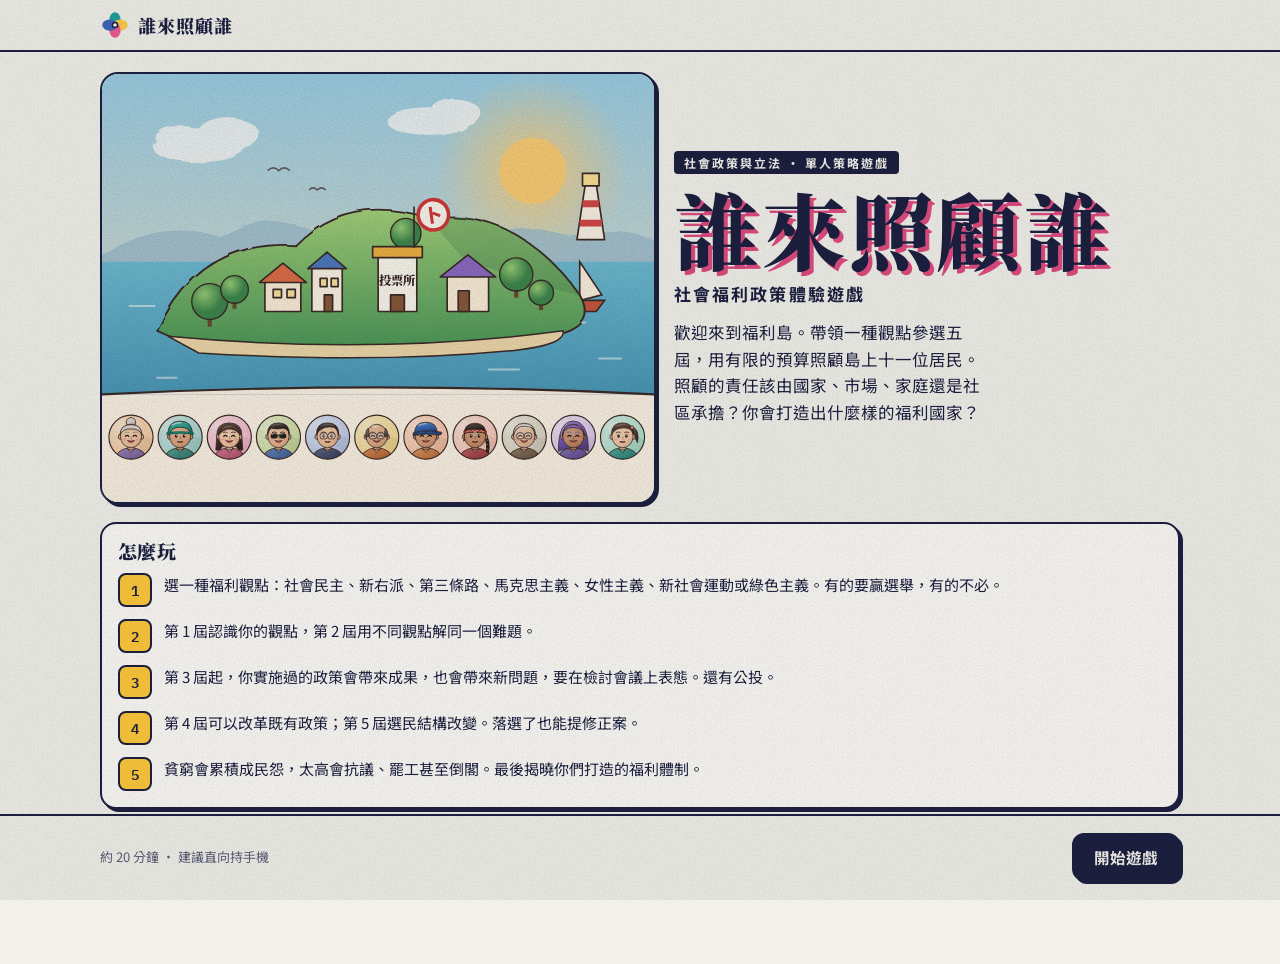
==== index.html @ f7990e5f "feat: 理念符合度改由觀點資料決定，並重新平衡七觀點 - ideo() 以 policy_meta_v0.2 的立場為準（支持/批評/保留），未提到的觀點沿用標籤計算 - 電腦對手挑政策改用 id" ====
<!doctype html>
<html lang="zh-Hant-TW">
<head>
<meta charset="utf-8">
<meta name="viewport" content="width=device-width,initial-scale=1,viewport-fit=cover">
<title>誰來照顧誰｜社會福利政策體驗遊戲</title>
<meta name="description" content="社會政策與立法課堂遊戲：用七種福利觀點在福利島執政五屆，看看誰來照顧誰。">
<meta name="author" content="飽螺的社工甘苦便條紙">
<link rel="icon" href="data:image/svg+xml,%3Csvg xmlns=%27http://www.w3.org/2000/svg%27 viewBox=%270 0 40 40%27%3E%3Cellipse cx=%2720%27 cy=%2713%27 rx=%277.5%27 ry=%2710%27 fill=%27%230F9A92%27/%3E%3Cellipse cx=%2727%27 cy=%2720%27 rx=%2710%27 ry=%277.5%27 fill=%27%23FFC93C%27/%3E%3Cellipse cx=%2720%27 cy=%2727%27 rx=%277.5%27 ry=%2710%27 fill=%27%23EC4F8C%27/%3E%3Cellipse cx=%2713%27 cy=%2720%27 rx=%2710%27 ry=%277.5%27 fill=%27%232F5DB8%27/%3E%3Ccircle cx=%2720%27 cy=%2720%27 r=%273.4%27 fill=%27%23FBFAF6%27 stroke=%27%231C2040%27 stroke-width=%272%27/%3E%3C/svg%3E">
<meta property="og:title" content="誰來照顧誰｜社會福利政策體驗遊戲">
<meta property="og:description" content="用七種福利觀點在福利島執政五屆，看看誰來照顧誰。飽螺的社工甘苦便條紙 製作。">
<link rel="preconnect" href="https://fonts.googleapis.com">
<link rel="stylesheet" href="https://fonts.googleapis.com/css2?family=Noto+Serif+TC:wght@900&family=Noto+Sans+TC:wght@400;500;700;900&family=IBM+Plex+Mono:wght@500;600&display=swap">
<style>
/* 以下 reset 取自 Claude Artifact 發布外框，讓一般瀏覽器版與 Artifact 版排版一致 */
:root{color-scheme:light;box-sizing:border-box;padding-top:env(safe-area-inset-top,0px);padding-bottom:env(safe-area-inset-bottom,0px)}
html{scroll-padding-top:env(safe-area-inset-top,0px)}
body{margin:0;padding:0;font:14px -apple-system,BlinkMacSystemFont,sans-serif;background:#fff;color:#000}
img{max-width:100%}
[hidden]:not([hidden=until-found i]){display:none!important}
</style>
<style>
/* Layout: riso-printed election leaflet — paper grain, hard ink shadows, misregistered inks; sticky HUD, one stage per phase, thumb-reach action bar */
:root{
  --paper:#F1F0EA; --surface:#FBFAF6; --soft:#E3E2D9; --ink:#1C2040; --muted:#5A5E77; --line:#1C2040; --hair:#CFCEC3;
  --blue:#2F5DB8; --pink:#EC4F8C; --yellow:#FFC93C; --teal:#0F9A92; --orange:#F2692C; --purple:#7650C4;
  --stamp:#E0393A; --good:#0F8A7F; --bad:#E0393A; --ballot:var(--yellow); --sea:var(--teal);
  --ochre:#A9741C; --crimson:#9E1F2C; --p-ns:var(--ochre); --p-mx:var(--crimson); --p-sd:var(--orange); --p-nr:var(--blue); --p-tw:var(--purple); --p-ds:var(--orange); --p-fe:var(--pink); --p-gr:var(--teal);
  --on-p:#FFFFFF; --hard:3px 3px 0 var(--ink); --hard-sm:2px 2px 0 var(--ink); --grain:.22;
  --f-display:'Noto Serif TC','Songti TC','PMingLiU',serif;
  --f-body:'Noto Sans TC','PingFang TC','Microsoft JhengHei',system-ui,sans-serif;
  --f-num:'IBM Plex Mono',ui-monospace,Menlo,monospace;
  --barh:84px;
}
@media (prefers-color-scheme: dark){:root:not([data-theme="light"]){
  --paper:#14172A; --surface:#1C2036; --soft:#2A2F4B; --ink:#ECEEF6; --muted:#A3A8C4; --line:#ECEEF6; --hair:#363C5C;
  --blue:#6E95F0; --pink:#FF77A9; --yellow:#FFD45E; --teal:#35C7BC; --orange:#FF8E58; --purple:#A585F0; --ochre:#E2AE55; --crimson:#E2606B;
  --stamp:#FF5A5A; --good:#35C7BC; --bad:#FF5A5A; --on-p:#14172A; --grain:.12; color-scheme:dark}}
:root[data-theme="dark"]{
  --paper:#14172A; --surface:#1C2036; --soft:#2A2F4B; --ink:#ECEEF6; --muted:#A3A8C4; --line:#ECEEF6; --hair:#363C5C;
  --blue:#6E95F0; --pink:#FF77A9; --yellow:#FFD45E; --teal:#35C7BC; --orange:#FF8E58; --purple:#A585F0; --ochre:#E2AE55; --crimson:#E2606B;
  --stamp:#FF5A5A; --good:#35C7BC; --bad:#FF5A5A; --on-p:#14172A; --grain:.12; color-scheme:dark}

*{box-sizing:border-box}
html{-webkit-text-size-adjust:100%}
body{background:var(--paper);color:var(--ink);font-family:var(--f-body);font-size:15px;line-height:1.6;
  padding-left:max(16px,env(safe-area-inset-left,0px));padding-right:max(16px,env(safe-area-inset-right,0px));
  padding-block:0 calc(var(--barh) + 28px + env(safe-area-inset-bottom,0px))}
body::before{content:"";position:fixed;inset:0;pointer-events:none;z-index:60;opacity:var(--grain);mix-blend-mode:multiply;
  background-image:url("data:image/svg+xml,%3Csvg xmlns='http://www.w3.org/2000/svg' width='160' height='160'%3E%3Cfilter id='n'%3E%3CfeTurbulence type='fractalNoise' baseFrequency='.9' numOctaves='2' stitchTiles='stitch'/%3E%3CfeColorMatrix values='0 0 0 0 0 0 0 0 0 0 0 0 0 0 0 0 0 0 .55 0'/%3E%3C/filter%3E%3Crect width='100%25' height='100%25' filter='url(%23n)'/%3E%3C/svg%3E")}
.wrap{max-width:1080px;margin:0 auto}
h1,h2,h3{font-family:var(--f-display);font-weight:900;margin:0;text-wrap:balance;line-height:1.2;letter-spacing:.02em}
h2{font-size:clamp(26px,7vw,36px)} h3{font-size:19px}
p{margin:0}
.num{font-family:var(--f-num);font-variant-numeric:tabular-nums}
.muted{color:var(--muted)} .small{font-size:13px}
button{font:inherit;color:inherit;cursor:pointer;-webkit-tap-highlight-color:transparent}
button:focus-visible,summary:focus-visible,textarea:focus-visible{outline:3px solid var(--yellow);outline-offset:2px}
.btn{border:2px solid var(--ink);background:var(--surface);border-radius:12px;padding:0 20px;min-height:48px;font-weight:700;font-size:15.5px;display:inline-flex;align-items:center;justify-content:center;gap:6px;box-shadow:var(--hard);transition:transform .08s,box-shadow .08s}
.btn.primary{background:var(--ink);color:var(--paper)}
.btn.stamp{background:var(--stamp);color:#fff}
.btn:active:not(:disabled){transform:translate(3px,3px);box-shadow:0 0 0 var(--ink)}
.btn:disabled{opacity:.45;cursor:not-allowed;box-shadow:none}
.btn.sm{min-height:34px;padding:0 12px;font-size:13px;box-shadow:var(--hard-sm);border-radius:9px}
.stack{display:flex;flex-direction:column;gap:18px}
.row{display:flex;flex-wrap:wrap;gap:10px;align-items:center}
.card{background:var(--surface);border:2px solid var(--ink);border-radius:16px;padding:16px;box-shadow:var(--hard);min-width:0}
.eyebrow{font-size:12px;letter-spacing:.18em;color:var(--muted);font-weight:700}
.kicker{display:inline-block;background:var(--ink);color:var(--paper);font-size:12px;font-weight:700;letter-spacing:.16em;padding:2px 10px;border-radius:4px}

/* HUD */
.hud{position:sticky;top:env(safe-area-inset-top,0px);z-index:20;background:var(--paper);margin-inline:calc(-1 * max(16px,env(safe-area-inset-left,0px)));padding:10px max(16px,env(safe-area-inset-left,0px));border-bottom:2px solid var(--ink)}
.hud .in{max-width:1080px;margin:0 auto;display:flex;align-items:center;gap:12px;min-width:0;overflow:hidden}
.brand{display:flex;align-items:center;gap:8px;flex:none}
.brand b{font-family:var(--f-display);font-weight:900;font-size:18px;letter-spacing:.06em}
.pips{display:flex;gap:4px;align-items:center}
.pip{width:20px;height:8px;border-radius:2px;border:1.5px solid var(--ink);background:transparent}
.pip.done{background:var(--ink)} .pip.now{background:var(--yellow)}
.hstats{margin-left:auto;display:flex;gap:14px;align-items:center}
.hstat{display:flex;flex-direction:column;align-items:flex-end;line-height:1.15}
.hstat .l{white-space:nowrap;font-size:10.5px;color:var(--muted);letter-spacing:.06em;font-weight:500}
.hstat .v{font-family:var(--f-num);font-size:16px;font-weight:600}
.hstat .v.hot{color:var(--stamp)}
.debtmini{width:64px;height:6px;border-radius:2px;border:1.5px solid var(--ink);overflow:hidden;margin-top:3px;box-sizing:content-box}
.debtmini i{display:block;height:100%;background:var(--teal);transition:width .6s}
.debtmini i.hot{background:var(--stamp)}

/* bottom action bar */
.actionbar{position:fixed;left:0;right:0;bottom:0;z-index:30;background:var(--paper);border-top:2px solid var(--ink);
  padding:10px max(16px,env(safe-area-inset-right,0px)) calc(12px + env(safe-area-inset-bottom,0px)) max(16px,env(safe-area-inset-left,0px))}
.actionbar .in{max-width:1080px;margin:0 auto;display:flex;align-items:center;gap:12px;min-height:calc(var(--barh) - 22px)}
.actionbar .grow{flex:1;min-width:0}
.actionbar .btn{flex:none}
.wallet{display:flex;flex-direction:column;gap:5px;min-width:0}
.wallet .t{display:flex;justify-content:space-between;align-items:baseline;gap:8px;font-size:12.5px;color:var(--muted)}
.wallet .bal{font-family:var(--f-num);font-weight:600;font-size:18px}
.wallet .bal.neg{color:var(--bad)} .wallet .bal.pos{color:var(--good)}
.meter{height:10px;border-radius:3px;border:1.5px solid var(--ink);overflow:hidden;position:relative;background:var(--surface)}
.meter i{position:absolute;inset:0 auto 0 0;background:var(--teal);transition:width .3s}
.meter i.over{background:var(--stamp)}

main{padding-top:20px}

/* title */
.hero{display:grid;grid-template-columns:minmax(0,1fr);gap:18px;align-items:center}
.poster{border:2px solid var(--ink);border-radius:18px;overflow:hidden;box-shadow:var(--hard);background:var(--surface)}
.poster>svg{width:100%;height:auto;display:block}
.hero h1{white-space:nowrap;font-size:clamp(44px,14vw,84px);letter-spacing:.04em;line-height:1;position:relative}
.hero h1 span{position:relative;display:inline-block}
.hero h1 span::before{content:attr(data-t);position:absolute;left:4px;top:4px;color:var(--pink);z-index:-1;mix-blend-mode:multiply}
.hero .sub{font-size:16.5px;max-width:34ch}
.how{display:flex;flex-direction:column;gap:12px;counter-reset:s;margin:0;padding:0;list-style:none}
.how li{display:flex;gap:12px;align-items:flex-start}
.how li::before{counter-increment:s;content:counter(s);flex:none;width:30px;height:30px;border-radius:8px;border:2px solid var(--ink);background:var(--yellow);color:#1C2040;display:grid;place-items:center;font-family:var(--f-num);font-size:14px;font-weight:600}
@media (min-width:760px){.hero{grid-template-columns:minmax(0,1.1fr) minmax(0,1fr)}}

/* party cards */
.plist{display:grid;grid-template-columns:minmax(0,1fr);gap:14px}
@media (min-width:640px){.plist{grid-template-columns:repeat(2,minmax(0,1fr))}}
@media (min-width:960px){.plist{grid-template-columns:repeat(3,minmax(0,1fr))}}
.pcard{--pc:var(--ink);text-align:left;border:2px solid var(--ink);background:var(--surface);border-radius:16px;padding:0;display:flex;flex-direction:column;position:relative;overflow:hidden;box-shadow:var(--hard);transition:transform .1s}
.pcard .band{background:var(--pc);color:var(--on-p);padding:12px 16px 10px;display:flex;justify-content:space-between;align-items:flex-end;border-bottom:2px solid var(--ink);position:relative;overflow:hidden}
.pcard .band::after{content:"";position:absolute;inset:0;background:radial-gradient(currentColor 1.1px,transparent 1.3px) 0 0/7px 7px;opacity:.22;-webkit-mask:linear-gradient(110deg,transparent 45%,#000);mask:linear-gradient(110deg,transparent 45%,#000)}
.pcard .pname{font-family:var(--f-display);font-weight:900;font-size:26px;line-height:1.1;position:relative;z-index:1}
.pcard .body{padding:12px 16px 14px;display:flex;flex-direction:column;gap:8px}
.pcard .slogan{font-size:14px;font-weight:500}
.pcard .ab{font-size:13px;background:var(--soft);border-radius:8px;padding:6px 10px}
.pcard ul{margin:0;padding-left:18px;font-size:13px;color:var(--muted)}
.pcard.on{transform:translate(-2px,-2px);box-shadow:5px 5px 0 var(--pc),5px 5px 0 2px var(--ink)}
.check{position:relative;z-index:1;width:30px;height:30px;border-radius:50%;background:var(--paper);color:var(--ink);border:2px solid var(--ink);display:grid;place-items:center;font-weight:900;font-size:15px}

/* wheel + news */
.news{display:grid;grid-template-columns:minmax(0,1fr);gap:20px;align-items:center}
@media (min-width:760px){.news{grid-template-columns:minmax(0,320px) minmax(0,1fr)}}
.wheelwrap{position:relative;width:min(78vw,300px);aspect-ratio:1;margin:6px auto 0}
.wheelwrap>svg:not(.pointer){width:100%;height:100%;display:block}
#wheelg{transform-origin:150px 150px;transition:transform 3.4s cubic-bezier(.15,.85,.2,1)}
.wheelwrap .pointer{position:absolute;left:50%;top:-14px;transform:translateX(-50%);z-index:2;width:22px;height:26px;display:block;filter:drop-shadow(1px 2px 0 rgba(0,0,0,.25))}
.bulletin{border:2px solid var(--ink);border-radius:16px;overflow:hidden;min-width:0;background:var(--surface);box-shadow:var(--hard)}
.bulletin .bar{background:var(--stamp);color:#fff;font-weight:700;letter-spacing:.2em;padding:6px 14px;font-size:12px;display:flex;justify-content:space-between;align-items:center;border-bottom:2px solid var(--ink)}
.live{display:inline-flex;align-items:center;gap:6px}
.live::before{content:"";width:8px;height:8px;border-radius:50%;background:#fff;animation:blink 1.2s infinite}
@keyframes blink{50%{opacity:.2}}
.bulletin .body{padding:16px;display:flex;flex-direction:column;gap:10px}
.bulletin .headline{font-family:var(--f-display);font-weight:900;font-size:clamp(28px,8vw,40px);line-height:1.15}
.fx{display:flex;flex-wrap:wrap;gap:6px}
.chip{font-size:12.5px;border-radius:6px;padding:2px 9px;border:1.5px solid var(--ink);background:var(--yellow);color:#1C2040;font-weight:500}
.ticker{overflow:hidden;white-space:nowrap;border-top:2px solid var(--ink);font-size:12.5px;padding:7px 0;background:var(--soft)}
.ticker span{display:inline-block;padding-left:100%;animation:tick 26s linear infinite}
@keyframes tick{to{transform:translateX(-100%)}}
.paper{border:2px solid var(--ink);border-radius:4px;padding:12px 14px;background:var(--surface);display:flex;flex-direction:column;gap:4px;box-shadow:var(--hard);transform:rotate(-.6deg)}
.paper .mast{display:flex;justify-content:space-between;align-items:baseline;border-bottom:4px double var(--ink);padding-bottom:4px;margin-bottom:6px}
.paper .mast b{font-family:var(--f-display);font-weight:900;font-size:20px;letter-spacing:.3em}
.paper .hl{font-family:var(--f-display);font-weight:900;font-size:clamp(22px,6vw,28px);line-height:1.2}

.vign{border-bottom:2px solid var(--ink);line-height:0;background:var(--soft)}
.vign svg{width:100%;height:auto;display:block}
.refbar{position:relative;height:30px;border:2px solid var(--ink);border-radius:8px;display:flex;overflow:visible;background:var(--surface)}
.refbar i{display:block;height:100%}
.refbar i.y{background:var(--teal)} .refbar i.n{background:var(--stamp)}
.refbar .th{position:absolute;top:-6px;bottom:-6px;border-left:2.5px dashed var(--ink)}
/* painted art (Codex v0.4) */
.isle-scene{position:relative;width:100%;aspect-ratio:780/430;border-radius:12px;overflow:hidden;border:2px solid var(--ink);background:#ddede6}
.isle-base{position:absolute;inset:0;width:100%;height:100%;max-width:none}
.isle-bld{position:absolute;display:block;aspect-ratio:1;overflow:hidden;transform:translate(-50%,-100%)}
.isle-bld img{position:absolute;inset:0;width:400%;height:200%;max-width:none}
.isle-pin{position:absolute;transform:translate(-50%,-50%);width:22px;height:22px;border-radius:50%;background:var(--paper);border:2px solid var(--ink);display:grid;place-items:center;font:700 12px/1 'IBM Plex Mono',monospace;color:var(--ink)}
.isle-legend{display:grid;gap:6px;margin-top:10px;font-size:14px;line-height:1.5}
.isle-legend>div{display:flex;gap:8px;align-items:flex-start}
.isle-legend b{flex:none;width:22px;height:22px;border-radius:50%;border:2px solid var(--ink);display:grid;place-items:center;font:700 12px/1 'IBM Plex Mono',monospace;margin-top:1px}
.isle-legend .inst b{border-radius:6px;font-family:inherit}
.isle-note{margin-top:8px}
@media (prefers-reduced-motion:no-preference){.isle-bld{animation:isle-in .6s ease-out both}}
@keyframes isle-in{from{opacity:0;transform:translate(-50%,-90%)}to{opacity:1;transform:translate(-50%,-100%)}}
.hero-isle{position:relative;line-height:0;background:#ddede6}
.hero-isle>img{width:100%;height:auto;display:block}
.hero-faces{display:grid;grid-template-columns:repeat(11,minmax(0,1fr));gap:2px;padding:8px 6px;background:#FFF8EC;border-top:2px solid var(--ink)}
.hero-faces span{display:block;aspect-ratio:1}.hero-faces svg{width:100%;height:100%;display:block}
/* swipe carousels */
.carwrap{position:relative;margin-inline:calc(-1 * max(16px,env(safe-area-inset-left,0px)))}
.carousel{display:flex;gap:12px;overflow-x:auto;scroll-snap-type:x mandatory;padding:6px max(16px,env(safe-area-inset-left,0px)) 12px;scrollbar-width:none;overscroll-behavior-x:contain;-webkit-overflow-scrolling:touch;scroll-padding-inline:max(16px,env(safe-area-inset-left,0px))}
.carousel::-webkit-scrollbar{display:none}
.carousel>.slide{flex:0 0 86%;max-width:440px;scroll-snap-align:center;scroll-snap-stop:always}
.carbtn{position:absolute;top:50%;transform:translateY(-50%);z-index:3;width:40px;height:40px;border-radius:50%;border:2px solid var(--ink);background:var(--surface);font-size:24px;line-height:1;display:none;place-items:center;box-shadow:var(--hard-sm)}
.carbtn.prev{left:6px}.carbtn.next{right:6px}
@media (hover:hover) and (pointer:fine){.carbtn{display:grid}}
.cdots{display:flex;justify-content:center;gap:6px;flex-wrap:wrap}
.cd{--pc:var(--ink);width:10px;height:10px;border-radius:50%;border:1.5px solid var(--ink);background:var(--surface);padding:0;transition:transform .15s}
.cd.got{background:var(--teal)}
.cd.cur{transform:scale(1.45);background:var(--pc)}
.cd.cur.got{background:var(--teal);box-shadow:0 0 0 2px var(--surface),0 0 0 3.5px var(--ink)}
#sdots .cd{background:color-mix(in srgb,var(--pc) 35%,var(--surface))}#sdots .cd.cur{background:var(--pc)}
.pol.hc{display:flex;flex-direction:column;gap:10px;padding:14px;cursor:default;min-height:100%}
.pol.hc.on{transform:none;background:color-mix(in srgb,var(--pc) 12%,var(--surface))}
.pol.hc.dis{opacity:.55}
.hc-top{display:flex;gap:10px;align-items:flex-start}
.hc-tt{flex:1;min-width:0;display:flex;flex-direction:column;gap:4px}
.hc-tt .pt{font-size:18px;line-height:1.3}
.pol.hc .pd{font-size:14px;color:var(--ink);margin:0}
.pol.hc .cinfo{border-top:1.5px dashed var(--hair)}
.hc-act{margin-top:auto;display:flex;gap:8px}
.hc-act .add{flex:1;min-height:48px;font-size:15.5px}
.hc-act .ghost{min-height:48px}
#scar .slide{text-align:left}
#scar .slide.on{transform:none;box-shadow:5px 5px 0 var(--pc),5px 5px 0 2px var(--ink)}
/* v2 mobile UI pass */
body[data-phase="budget"] .hud{display:none}
body[data-phase="budget"] .dock{top:env(safe-area-inset-top,0px);padding-top:12px}
body[data-phase="budget"] main{padding-top:0}
.bstack{gap:14px}
.news.one{grid-template-columns:minmax(0,1fr)}
.hstat{min-width:max-content}
.tag,.ic{font-size:12px}
.spot{display:flex;gap:8px;align-items:baseline;font-size:13px;line-height:1.4;max-width:1080px;margin:0 auto;width:100%;border-radius:8px;padding:4px 8px;animation:pop .4s both}
.spot b{font-family:var(--f-num);white-space:nowrap}.spot span{min-width:0;overflow:hidden;text-overflow:ellipsis;white-space:nowrap}
.spot.up{background:color-mix(in srgb,var(--teal) 18%,var(--surface))}.spot.dn{background:color-mix(in srgb,var(--stamp) 14%,var(--surface))}
.seg.tax button{min-height:44px}
.pol.c2{display:grid;grid-template-columns:36px minmax(0,1fr) auto;grid-template-areas:"ic main coin" "ic act act";gap:6px 10px;padding:12px;cursor:default}
.pol.c2 .pic{grid-area:ic;align-self:start}
.pic{width:36px;height:36px;border-radius:10px;border:1.5px solid var(--ink);display:grid;place-items:center;background:color-mix(in srgb,var(--pc) 16%,var(--surface));color:var(--ink)}
.pic.big{width:46px;height:46px}
.pol.c2 .pmain{grid-area:main;display:flex;flex-direction:column;gap:4px;min-width:0}
.pol.c2 .coin{grid-area:coin;width:40px;height:40px;font-size:16px}
.pol.c2 .pt{font-size:16px}
.ktags{display:flex;flex-wrap:wrap;gap:4px}.ktags:empty{display:none}
.pd1{font-size:13px;color:var(--muted);line-height:1.45;display:-webkit-box;-webkit-line-clamp:1;-webkit-box-orient:vertical;overflow:hidden}
.pol.c2 .imp{margin-top:0}
.ic.more{background:var(--surface);color:var(--muted)}
.pact{grid-area:act;display:flex;justify-content:flex-end;gap:8px}
.pact .btn{min-height:40px;padding:0 14px;font-size:14px}
.pact .add{min-width:108px}
.btn.ghost{background:transparent;box-shadow:none;border-color:var(--hair)}
.pol.c2.dis{opacity:.5}
.pol.c2.on{transform:none}
.traybtn{padding:0 12px;min-height:46px;font-size:14px;display:flex;flex-direction:column;line-height:1.1;gap:0}
.traybtn small{font-size:10.5px}
.actionbar .wallet .t{font-size:11.5px}
#sheet{position:fixed;inset:0;z-index:80}
#sheet .sh-bg{position:absolute;inset:0;background:rgba(20,22,40,.45);animation:fade .2s both}
#sheet .sh-panel{position:absolute;left:0;right:0;bottom:0;max-height:82vh;overflow:auto;background:var(--surface);border-top:2px solid var(--ink);border-radius:20px 20px 0 0;padding:10px max(16px,env(safe-area-inset-right,0px)) calc(16px + env(safe-area-inset-bottom,0px)) max(16px,env(safe-area-inset-left,0px));animation:slideup .25s cubic-bezier(.2,.8,.2,1) both;max-width:720px;margin:0 auto}
.sh-grab{width:44px;height:5px;border-radius:3px;background:var(--hair);margin:0 auto 10px}
@keyframes slideup{from{transform:translateY(100%)}}@keyframes fade{from{opacity:0}}
body.noscroll{overflow:hidden}
.steps{display:flex;gap:4px}.steps span{font-size:11.5px;border:1.5px solid var(--ink);border-radius:999px;padding:1px 8px;color:var(--muted)}
.steps span.on{background:var(--ink);color:var(--paper)}.steps span.done{background:var(--soft);color:var(--ink)}
details.card>summary{display:flex;justify-content:space-between;align-items:center;cursor:pointer;list-style:none}
details.card>summary::-webkit-details-marker{display:none}
/* v2 sticky dock: mood bar + selected policies */
.dock{position:sticky;top:calc(env(safe-area-inset-top,0px) + var(--hudh,58px));z-index:15;background:var(--paper);margin-inline:calc(-1 * max(16px,env(safe-area-inset-left,0px)));padding:6px max(16px,env(safe-area-inset-left,0px)) 8px;border-bottom:2px solid var(--ink);display:flex;flex-direction:column;gap:6px;box-shadow:0 6px 10px -8px rgba(0,0,0,.35)}
.dock .tray{position:static;box-shadow:none;min-height:42px;padding:5px 8px}
.mood{display:grid;grid-template-columns:repeat(11,minmax(0,1fr));gap:2px;max-width:1080px;margin:0 auto;width:100%}
.mi{position:relative;display:flex;flex-direction:column;align-items:center;gap:1px;border-radius:8px;padding:2px 0}
.mi .mf{width:100%;max-width:38px;aspect-ratio:1}
.mi .mf svg{width:100%;height:100%;display:block}
.mv{font-family:var(--f-num);font-size:10.5px;font-weight:600;line-height:1.2;white-space:nowrap}
.mv.up{color:var(--good)}.mv.down{color:var(--bad)}.mv.zero{color:var(--muted)}
.mi.gain{background:color-mix(in srgb,var(--teal) 22%,transparent)}
.mi.loss{background:color-mix(in srgb,var(--stamp) 18%,transparent)}
.mdelta{position:absolute;top:-4px;right:-2px;font-family:var(--f-num);font-size:10px;font-weight:700;border-radius:6px;padding:0 3px;border:1.2px solid var(--ink);background:var(--surface);animation:pop .5s both}
.mi.gain .mdelta{background:var(--teal);color:#fff}.mi.loss .mdelta{background:var(--stamp);color:#fff}
@keyframes pop{0%{transform:translateY(6px) scale(.6);opacity:0}60%{transform:translateY(-2px) scale(1.1);opacity:1}}
.mlegend{display:flex;justify-content:space-between;gap:8px;font-size:11.5px;max-width:1080px;margin:0 auto;width:100%}
@media (min-width:700px){.mi .mf{max-width:48px}.mv{font-size:12px}}
/* v2 */
/* 政策詳情：責任分工與觀點（立場標籤刻意不用紅綠，避免暗示對錯） */
.roles{display:grid;grid-template-columns:auto minmax(0,1fr);gap:4px 10px;margin:0;font-size:14px;line-height:1.5;background:var(--soft);border-radius:10px;padding:10px 12px}
.roles dt{font-weight:700;color:var(--muted);white-space:nowrap}
.roles dd{margin:0;min-width:0}
.views{border:1.5px solid var(--hair);border-radius:10px;padding:8px 12px}
.views summary{cursor:pointer;font-weight:700;font-size:14px;min-height:32px;display:flex;align-items:center}
.views ul{list-style:none;margin:6px 0 4px;padding:0;display:flex;flex-direction:column;gap:8px;font-size:14px;line-height:1.5}
.vst{display:inline-block;font-size:11.5px;font-weight:700;border:1.5px solid var(--ink);border-radius:4px;padding:0 5px;margin-right:6px;background:var(--surface)}
.vst.mid{border-style:dashed}.vst.dn{background:var(--soft)}
.pk{--pc:var(--ink);display:inline-block;font-size:11px;font-weight:700;border-radius:4px;padding:0 6px;margin:0 3px 3px 0;color:#fff;background:var(--pc);border:1px solid var(--ink)}
.cinfo{grid-column:1/-1;display:flex;flex-direction:column;gap:2px;border-top:1.5px dashed var(--hair);padding-top:6px;margin-top:2px}
.pcard .rule{font-size:12.5px;font-weight:700;background:var(--soft);border-radius:6px;padding:3px 8px;align-self:flex-start}
.pcard .vw{font-size:13px;line-height:1.5}.pcard .vw b{display:block;font-size:11.5px;color:var(--muted);letter-spacing:.06em}
.vtab{font-size:13px;min-width:720px}.vtab td,.vtab th{text-align:left;vertical-align:top}
.cheat{border-left:6px solid var(--pc)}
.issue{background:color-mix(in srgb,var(--yellow) 14%,var(--surface))}
.pol.isc{box-shadow:4px 4px 0 var(--yellow),4px 4px 0 2px var(--ink)}
.cqcard{border:2px solid var(--ink);border-radius:16px;overflow:hidden;background:var(--surface);box-shadow:5px 5px 0 var(--purple),5px 5px 0 2px var(--ink)}
.cqh{display:flex;justify-content:space-between;align-items:center;gap:8px;background:var(--purple);color:#fff;font-weight:700;letter-spacing:.12em;padding:7px 14px;border-bottom:2px solid var(--ink);font-size:13px}
.cqh .small{letter-spacing:0;font-weight:500}
.cqin{padding:16px;display:flex;flex-direction:column;gap:12px}
.insight.good{background:color-mix(in srgb,var(--teal) 16%,var(--surface))}.insight.bad{background:color-mix(in srgb,var(--stamp) 12%,var(--surface))}
.qopt.did{border-color:var(--teal);box-shadow:inset 0 0 0 2px var(--teal)}
.seg.sm button{min-height:44px;font-size:14px}
.pbar{display:grid;grid-template-columns:76px minmax(0,1fr) 40px;gap:8px;align-items:center;font-size:12.5px}
.pbar i{display:block;height:12px;border:1.5px solid var(--ink);border-radius:4px;background:linear-gradient(90deg,var(--pc) var(--w),var(--surface) var(--w))}
/* social thermometer */
.thermo{border:2px solid var(--ink);border-radius:16px;padding:14px 16px;background:var(--surface);box-shadow:var(--hard);display:flex;flex-direction:column;gap:8px}
.thermo.lv1{box-shadow:5px 5px 0 var(--orange),5px 5px 0 2px var(--ink)}
.thermo.lv2,.thermo.lv3{box-shadow:5px 5px 0 var(--stamp),5px 5px 0 2px var(--ink);background:color-mix(in srgb,var(--stamp) 7%,var(--surface))}
.th-top{display:flex;justify-content:space-between;align-items:center}
.th-bar{position:relative;height:16px;border:2px solid var(--ink);border-radius:8px;background:linear-gradient(90deg,var(--teal) 0 35%,var(--yellow) 35% 60%,var(--orange) 60% 80%,var(--stamp) 80%);overflow:hidden}
.th-bar i{position:absolute;right:0;top:0;bottom:0;left:auto;background:var(--surface);opacity:.82}
.th-bar span{position:absolute;top:0;bottom:0;border-left:2px solid var(--ink)}
.th-scale{display:flex;justify-content:space-between}
/* citizen tooltip */
[data-cid]{cursor:help}
#ctip{position:fixed;z-index:70;max-width:min(280px,calc(100vw - 24px));background:var(--surface);color:var(--ink);border:2px solid var(--ink);border-radius:12px;padding:10px 12px;box-shadow:var(--hard);font-size:13px;line-height:1.55;pointer-events:none}
#ctip .tg{display:inline-block;background:var(--ink);color:var(--paper);font-size:11.5px;font-weight:700;border-radius:4px;padding:0 7px;margin-bottom:4px;letter-spacing:.06em}
#ctip b{font-size:14.5px}
#ctip .need{display:block;margin-top:4px}
#ctip .wt{display:block;margin-top:6px;padding-top:6px;border-top:1.5px dashed var(--hair);color:var(--muted)}
/* citizens */
.cits{display:flex;gap:8px;overflow-x:auto;scroll-snap-type:x mandatory;padding:4px 2px 12px;margin-inline:-2px;scrollbar-width:thin}
.cit{scroll-snap-align:start;flex:none;width:92px;display:flex;flex-direction:column;align-items:center;gap:3px;text-align:center}
.cit .ava{width:68px;height:68px;position:relative}
.cit .ava svg{width:100%;height:100%;display:block;overflow:visible}
.cit .nm{font-size:13px;font-weight:700;line-height:1.2}
.cit .dv{font-family:var(--f-num);font-size:12px;font-weight:600;border:1.5px solid var(--ink);border-radius:5px;padding:0 6px;background:var(--surface)}
.dv.up{background:var(--teal);color:#fff} .dv.down{background:var(--stamp);color:#fff} .dv.zero{color:var(--muted)}
.bump{animation:bump .45s cubic-bezier(.3,1.8,.5,1)}
@keyframes bump{40%{transform:translateY(-9px) rotate(-4deg) scale(1.08)}}
.novote{font-size:10.5px;border:1.5px solid var(--stamp);color:var(--stamp);border-radius:4px;padding:0 4px;line-height:1.5;font-weight:700}
.badge-vote{font-size:10.5px;color:var(--muted)}

/* budget */
.mine{--pc:var(--ink);padding:0;overflow:hidden}
.mine summary{list-style:none;display:flex;justify-content:space-between;align-items:center;gap:8px;cursor:pointer;background:var(--pc);color:var(--on-p);padding:10px 16px}
.mine summary::-webkit-details-marker{display:none}
.mine .pn{font-family:var(--f-display);font-weight:900;font-size:21px}
.mine[open] summary{border-bottom:2px solid var(--ink)}
.mine .inside{padding:12px 16px}
.seg{display:flex;border:2px solid var(--ink);border-radius:12px;overflow:hidden;box-shadow:var(--hard)}
.seg button{flex:1;border:0;background:var(--surface);min-height:50px;font-size:16px;font-weight:700;display:flex;flex-direction:column;align-items:center;justify-content:center;line-height:1.15}
.seg button small{font-family:var(--f-num);font-size:11px;font-weight:500;opacity:.75}
.seg button.on{background:var(--yellow);color:#1C2040}
.seg button+button{border-left:2px solid var(--ink)}
.exi{display:flex;justify-content:space-between;align-items:center;gap:8px;font-size:14px;padding:8px 10px;border:1.5px solid var(--ink);border-radius:10px;background:var(--surface)}
.exi.cut{text-decoration:line-through;color:var(--muted);border-style:dashed}
.filters{display:flex;gap:6px;overflow-x:auto;padding:2px 2px 6px;scrollbar-width:none}
.filters::-webkit-scrollbar{display:none}
.fbtn{flex:none;border:1.5px solid var(--ink);background:var(--surface);border-radius:8px;padding:0 12px;min-height:36px;font-size:13.5px;font-weight:500}
.fbtn.on{background:var(--ink);color:var(--paper)}
.cards{display:grid;grid-template-columns:minmax(0,1fr);gap:12px}
@media (min-width:640px){.cards{grid-template-columns:repeat(2,minmax(0,1fr))}}
@media (min-width:960px){.cards{grid-template-columns:repeat(3,minmax(0,1fr))}}
.pol{--pc:var(--teal);border:2px solid var(--ink);background:var(--surface);border-radius:14px;padding:12px 12px 12px 14px;text-align:left;display:grid;grid-template-columns:minmax(0,1fr) auto;gap:4px 10px;min-width:0;position:relative;box-shadow:var(--hard-sm);transition:transform .08s,box-shadow .08s}
.pol.on{background:color-mix(in srgb,var(--pc) 16%,var(--surface));transform:translate(-2px,-2px);box-shadow:4px 4px 0 var(--pc),4px 4px 0 2px var(--ink)}
.pol.full{opacity:.55}
.tag.eco{background:var(--teal);color:#fff;border-color:var(--ink)}
.tag.fit{background:var(--ink);color:var(--paper)}
.tag.anti{background:var(--surface);color:var(--stamp);border-color:var(--stamp);border-style:dashed}
.tag.evb{background:var(--stamp);color:#fff}
.tag.petb{background:var(--pink);color:#fff}
.tag.evx{background:var(--yellow);color:#1C2040;border-style:dashed}
.pol.petc{border-color:var(--pink);border-width:2.5px}
.pol.evc{background:color-mix(in srgb,var(--yellow) 12%,var(--surface))}
.imp{grid-column:1/-1;display:flex;flex-wrap:wrap;gap:4px;margin-top:2px}
.ic{font-size:11.5px;border-radius:999px;padding:1px 8px;font-weight:500;border:1.2px solid var(--ink)}
.ic.up{background:color-mix(in srgb,var(--teal) 22%,var(--surface))}
.ic.dn{background:color-mix(in srgb,var(--stamp) 16%,var(--surface));color:var(--stamp)}
.petition{display:flex;gap:12px;align-items:flex-start;border:2px solid var(--ink);border-radius:16px;padding:12px;background:color-mix(in srgb,var(--pink) 12%,var(--surface));box-shadow:5px 5px 0 var(--pink),5px 5px 0 2px var(--ink)}
.petition.ok{background:color-mix(in srgb,var(--teal) 14%,var(--surface));box-shadow:var(--hard)}
.petition .ava{width:58px;height:58px;flex:none}.petition .ava svg{width:100%;height:100%}
.petition .pin{display:flex;flex-direction:column;gap:4px;min-width:0}
.petition b{font-size:15px;line-height:1.5}
.flow{display:flex;flex-direction:column;gap:12px}
.frow{display:flex;gap:10px;align-items:flex-start}
.frow .ava{width:42px;height:42px;flex:none}.frow .ava svg{width:100%;height:100%}
.fin{flex:1;min-width:0;display:flex;flex-direction:column;gap:4px}
.fin b{font-size:14px}
.fbar{display:flex;height:12px;border:1.5px solid var(--ink);border-radius:4px;overflow:hidden}
.fbar i{display:block;height:100%}
.fbar i+i{border-left:1px solid var(--surface)}
.dlt{font-family:var(--f-num);font-size:12px;font-weight:600;border:1.5px solid var(--ink);border-radius:5px;padding:0 6px;white-space:nowrap}
.dlt.up{background:var(--teal);color:#fff}.dlt.dn{background:var(--stamp);color:#fff}
.tag.once{background:var(--yellow);color:#1C2040}
.tag.stim{background:color-mix(in srgb,var(--yellow) 55%,var(--surface))}
.tray{position:sticky;top:calc(env(safe-area-inset-top,0px) + 60px);z-index:15;background:var(--paper);border:2px solid var(--ink);border-radius:12px;padding:8px 10px;display:flex;gap:6px;align-items:center;overflow-x:auto;box-shadow:var(--hard-sm);scrollbar-width:none;min-height:50px}
.tray::-webkit-scrollbar{display:none}
.tray .lab{flex:none;font-size:12.5px;font-weight:900;margin-right:2px}
.tchip{--pc:var(--teal);flex:none;display:inline-flex;align-items:center;gap:6px;border:1.5px solid var(--ink);border-radius:999px;padding:2px 3px 2px 11px;font-size:13px;font-weight:500;background:color-mix(in srgb,var(--pc) 16%,var(--surface));white-space:nowrap}
.tchip button{width:28px;height:28px;border-radius:50%;border:0;background:var(--ink);color:var(--paper);font-size:15px;line-height:1;display:grid;place-items:center}
.tchip.cut{background:color-mix(in srgb,var(--stamp) 14%,var(--surface))}
.pol:disabled{opacity:.4;cursor:not-allowed;box-shadow:none}
.pol .pt{font-weight:900;font-size:16px;line-height:1.35}
.coin{grid-row:1/3;grid-column:2;align-self:start;width:44px;height:44px;border-radius:50%;background:var(--yellow);color:#1C2040;border:2px solid var(--ink);display:grid;place-items:center;font-family:var(--f-num);font-weight:600;font-size:17px;position:relative;box-shadow:inset -4px -4px 0 rgba(0,0,0,.12)}
.coin.save{background:var(--teal);color:#fff;font-size:13px}
.coin s{position:absolute;top:-8px;right:-8px;font-size:10px;background:var(--surface);color:var(--muted);border:1.5px solid var(--ink);border-radius:5px;padding:0 3px}
.pol.on .coin::after{content:"✓";position:absolute;bottom:-6px;right:-6px;width:20px;height:20px;border-radius:50%;background:var(--pc);color:#fff;border:1.5px solid var(--ink);font-size:11px;display:grid;place-items:center;font-family:var(--f-body)}
.pol .pd{grid-column:1/-1;font-size:13px;color:var(--muted);line-height:1.5}
.tags{display:flex;flex-wrap:wrap;gap:4px}
.tag{font-size:11px;border-radius:4px;padding:0 6px;border:1.2px solid var(--ink);font-weight:500;background:var(--surface)}
.tag.univ{background:color-mix(in srgb,var(--teal) 25%,var(--surface))}
.tag.sel{background:color-mix(in srgb,var(--yellow) 45%,var(--surface))}
.tag.mkt,.tag.growth{background:color-mix(in srgb,var(--blue) 22%,var(--surface))}
.tag.care{background:color-mix(in srgb,var(--pink) 25%,var(--surface))}
.tag.green{background:color-mix(in srgb,var(--teal) 40%,var(--surface))}
.tag.inv{background:color-mix(in srgb,var(--purple) 20%,var(--surface))}
.tag.ins,.tag.rights{background:color-mix(in srgb,var(--orange) 22%,var(--surface))}

/* results */
.vlist{display:flex;flex-direction:column;gap:14px}
.vrow{--pc:var(--ink);display:grid;grid-template-columns:minmax(0,1fr) auto;gap:4px 10px;align-items:center}
.vrow .who{font-family:var(--f-display);font-weight:900;font-size:17px}
.vrow .pct{font-family:var(--f-num);font-weight:600;font-size:16px}
.vtrack{grid-column:1/-1;height:26px;border:2px solid var(--ink);border-radius:6px;position:relative;background:var(--surface)}
.vtrack i{position:absolute;inset:0 auto 0 0;background:var(--pc);width:0;transition:width 1.3s cubic-bezier(.2,.8,.2,1);border-right:2px solid var(--ink);border-radius:3px 0 0 3px}
.vrow.me .vtrack{box-shadow:var(--hard-sm)}
.you{font-size:11px;background:var(--yellow);color:#1C2040;border:1.5px solid var(--ink);border-radius:4px;padding:0 6px;margin-left:6px;font-family:var(--f-body);font-weight:700;vertical-align:3px}
.stampmark{position:absolute;right:4px;top:50%;width:52px;height:52px;transform:translateY(-50%) rotate(-12deg);animation:stamp .5s .2s cubic-bezier(.3,1.6,.5,1) both}
@keyframes stamp{from{opacity:0;transform:translateY(-50%) scale(2.6) rotate(-12deg)}to{opacity:1;transform:translateY(-50%) scale(1) rotate(-12deg)}}
.qcard{border:2px solid var(--ink);border-radius:16px;overflow:hidden;background:var(--surface);box-shadow:var(--hard)}
.qcard .qh{display:flex;align-items:center;gap:8px;font-size:12.5px;letter-spacing:.18em;color:#fff;font-weight:700;background:var(--stamp);padding:7px 14px;border-bottom:2px solid var(--ink)}
.qcard .qin{padding:16px;display:flex;flex-direction:column;gap:12px}
.qcard .qt{font-family:var(--f-display);font-weight:900;font-size:clamp(20px,5.4vw,24px);line-height:1.4}
.qopt{border:2px solid var(--ink);background:var(--surface);border-radius:12px;padding:12px 14px;text-align:left;font-size:15px;font-weight:500;min-height:54px;display:flex;flex-direction:column;gap:2px;box-shadow:var(--hard-sm)}
.qopt.on{background:var(--yellow);color:#1C2040}
.qopt:disabled{box-shadow:none}
.qopt:disabled:not(.on){opacity:.5}
.insight{font-size:14px;background:var(--soft);border-radius:10px;padding:10px 12px;line-height:1.65}
.reveal{--pc:var(--ink);border:2px solid var(--ink);border-radius:16px;overflow:hidden;background:var(--surface);animation:rise .5s both;box-shadow:var(--hard)}
@keyframes rise{from{opacity:0;transform:translateY(12px)}}
.reveal .top{background:var(--pc);color:var(--on-p);padding:12px 16px;font-family:var(--f-display);font-weight:900;font-size:22px;border-bottom:2px solid var(--ink)}
.reveal .bd{padding:14px 16px;display:flex;flex-direction:column;gap:10px}
.feed{display:grid;grid-template-columns:minmax(0,1fr);gap:12px}
@media (min-width:760px){.feed{grid-template-columns:repeat(2,minmax(0,1fr))}}
.say{display:flex;gap:10px;align-items:flex-start;animation:rise .4s both}
.say .ava{width:52px;height:52px;flex:none}
.say .ava svg{width:100%;height:100%;overflow:visible}
.bub{position:relative;background:var(--surface);border:1.5px solid var(--ink);border-radius:4px 14px 14px 14px;padding:8px 12px;font-size:14px;line-height:1.5;min-width:0}
.bub b{display:block;font-size:12px;color:var(--muted);font-weight:700}
.bub.happy{background:color-mix(in srgb,var(--teal) 16%,var(--surface))}
.bub.mad{background:color-mix(in srgb,var(--pink) 18%,var(--surface))}
.rival{--pc:var(--ink);border-left:5px solid var(--pc);padding:6px 0 6px 12px;font-size:13.5px}
.rival b{font-family:var(--f-display);font-weight:900;font-size:16px}
details.fold>summary{cursor:pointer;font-weight:700;padding:4px 0}

/* final */
.regime{font-family:var(--f-display);font-weight:900;font-size:clamp(32px,9vw,52px);line-height:1.1}
.regime span{background:linear-gradient(transparent 58%,color-mix(in srgb,var(--yellow) 80%,transparent) 58%);padding:0 2px}
.grid2{display:grid;grid-template-columns:minmax(0,1fr);gap:18px}
@media (min-width:760px){.grid2{grid-template-columns:repeat(2,minmax(0,1fr))}}
.radar svg{width:100%;max-width:360px;display:block;margin:0 auto}
.badges{display:grid;grid-template-columns:repeat(auto-fill,minmax(136px,1fr));gap:10px}
.ach{border:2px solid var(--ink);border-radius:14px;padding:12px 10px;display:flex;flex-direction:column;align-items:center;gap:6px;text-align:center;background:var(--surface)}
.ach .medal{width:56px;height:56px}
.ach b{font-size:14px;line-height:1.3}
.ach span{font-size:12px;color:var(--muted);line-height:1.4}
.ach.off{opacity:.4;border-style:dashed}
.ach.on{box-shadow:var(--hard-sm);animation:rise .5s both}
table{border-collapse:collapse;width:100%;font-size:14px}
th,td{padding:7px 8px;border-bottom:1.5px solid var(--hair);text-align:right}
th:first-child,td:first-child{text-align:left}
th{font-weight:700;color:var(--muted);font-size:12.5px;border-bottom:2px solid var(--ink)}
.tl{border-left:5px solid var(--ink);padding:2px 0 2px 12px;font-size:14px;display:flex;flex-direction:column;gap:2px}
.tl .h{font-weight:900}
textarea{width:100%;min-height:88px;font:inherit;font-size:15px;color:var(--ink);background:var(--paper);border:2px solid var(--ink);border-radius:10px;padding:10px 12px;resize:vertical}
.refl{display:flex;flex-direction:column;gap:16px}
.refl label{font-weight:700;font-size:14.5px;display:flex;flex-direction:column;gap:6px}
.imf{border:2px solid var(--ink);border-radius:18px;padding:28px 18px;text-align:center;display:flex;flex-direction:column;gap:12px;align-items:center;background:var(--surface);box-shadow:5px 5px 0 var(--stamp),5px 5px 0 2px var(--ink)}
.imf .big{font-family:var(--f-display);font-weight:900;font-size:clamp(34px,10vw,56px);color:var(--stamp);line-height:1.1}
.toast{position:fixed;left:50%;bottom:calc(var(--barh) + 20px + env(safe-area-inset-bottom,0px));transform:translateX(-50%);background:var(--ink);color:var(--paper);padding:8px 16px;border-radius:10px;font-size:13.5px;font-weight:500;z-index:40;animation:toast 2s both;pointer-events:none;max-width:calc(100% - 32px);text-align:center}
@keyframes toast{0%{opacity:0;transform:translate(-50%,8px)}12%,80%{opacity:1;transform:translate(-50%,0)}100%{opacity:0}}
#fx{position:fixed;inset:0;pointer-events:none;z-index:50}
@media (max-width:420px){.hstat.pov{display:none}.pips{display:none}.brand b{font-size:15px}.hstats{gap:10px}.brand b{font-size:16px}}
@media (prefers-reduced-motion:reduce){*,*::before,*::after{animation:none!important;transition:none!important}}

/* 標題副標與製作署名（只出現在標題與結局畫面） */
.hero .subt{margin:-2px 0 0;font-size:17px;font-weight:700;letter-spacing:.12em;color:var(--ink)}
.credit{margin:6px 0 0;text-align:center;font-size:12px;letter-spacing:.08em;color:var(--muted,#6b6257);opacity:.85}
</style>
</head>
<body>
<header class="hud"><div class="in">
  <div class="brand"><svg width="30" height="30" viewBox="0 0 40 40" aria-hidden="true"><g opacity=".92"><ellipse cx="20" cy="13" rx="7.5" ry="10" fill="var(--teal)"/><ellipse cx="27" cy="20" rx="10" ry="7.5" fill="var(--yellow)"/><ellipse cx="20" cy="27" rx="7.5" ry="10" fill="var(--pink)"/><ellipse cx="13" cy="20" rx="10" ry="7.5" fill="var(--blue)"/></g><circle cx="20" cy="20" r="3.4" fill="var(--surface)" stroke="var(--ink)" stroke-width="2"/></svg><b>誰來照顧誰</b></div>
  <div class="pips" id="pips"></div>
  <div class="hstats" id="hstats"></div>
</div></header>
<main class="wrap" id="stage"></main>
<nav class="actionbar" aria-label="遊戲操作"><div class="in" id="bar"></div></nav>
<canvas id="fx" hidden></canvas>

<script>
// ---------- DATA ----------
const CIT=[
 {id:'ma',need:'最在意長照服務、看病方便和老年經濟安全。',grp:'高齡長者',name:'秀英阿嬤',age:81,role:'獨居長者，住在山邊的老社區',w:18},
 {id:'chen',need:'沒有雇主幫忙投保，最怕受傷或收入不穩，在意勞保與職災保障。',grp:'零工勞工',name:'小陳',age:28,role:'外送員，沒有雇主幫忙保勞保',w:12},
 {id:'ling',need:'一個人工作又帶小孩，最需要托育、課後照顧和彈性工時。',grp:'單親家庭',name:'美玲',age:35,role:'單親媽媽，兩個孩子 1 歲和 7 歲',w:12},
 {id:'xiang',need:'有能力也想工作，需要職場合理調整與反歧視保障。',grp:'身心障礙者',name:'宇翔',age:24,role:'視障青年，資工系畢業找工作中',w:7},
 {id:'kevin',need:'收入高、繳稅多，重視稅負與政策效率，也擔心房價和育兒成本。',grp:'高所得受僱者',name:'Kevin',age:40,role:'半導體工程師，年薪 300 萬，房貸壓力大',w:11},
 {id:'wang',need:'在意人事成本、缺工與企業稅負，景氣好壞影響很大。',grp:'雇主',name:'王董',age:56,role:'中小企業老闆，員工 40 人',w:11},
 {id:'de',need:'自己當老闆、沒有勞保，怕規定繁瑣和成本上漲，支持「有做事才有」的補助。',grp:'自營作業者',name:'阿德',age:47,role:'夜市攤商，自己當老闆，最怕繁瑣規定',w:12},
 {id:'yuma',need:'部落交通不便、服務資源少，在意在地照顧、醫療可近性和傳統領域。',grp:'原住民族',name:'尤瑪',age:52,role:'泰雅族，部落文化健康站照服員，住在山上部落',w:5},
 {id:'liu',need:'靠退休金生活，對年金改革最敏感，也需要長照與社區活動。',grp:'外省退休族群',name:'劉伯伯',age:78,role:'外省第二代，退休公立學校老師，住眷村改建國宅',w:8},
 {id:'ati',need:'照顧島上的長輩，卻沒有休假保障，也沒有投票權。',grp:'移工',name:'阿蒂',age:30,role:'印尼籍看護移工，在台第 6 年',w:0},
 {id:'zhen',need:'剛出社會，關心起薪、租屋、學貸，以及社工的勞動條件。',grp:'青年',name:'小禎',age:22,role:'社工系應屆畢業生，正在找工作',w:10}
];
const TAGN={univ:'普及式',sel:'選擇式',mkt:'市場化',ins:'社會保險',inv:'社會投資',care:'照顧',fam:'家庭',civ:'公私協力',reform:'財政改革',stim:'振興',green:'綠色',growth:'成長',rights:'勞動權益'};
const POL=[
 {id:'p1',name:'全民兒童津貼',tags:['univ'],cost:4,d:'每位 0–17 歲兒童每月固定津貼，不看家庭收入。',fx:{pov:-1,dec:1,def:1},cit:{ling:3,zhen:1,kevin:1,chen:1,de:-1},say:{ling:'每月多一筆錢，孩子的午餐費不用再煩惱了。',kevin:'我其實不需要，這筆錢給更需要的家庭比較合理吧？',de:'有錢人家也發，稅金這樣花很可惜。'}},
 {id:'p2',name:'低收入戶生活扶助加碼',tags:['sel'],cost:2,d:'提高低收入戶生活扶助金額，須通過資產調查。',fx:{pov:-3,stg:2,str:1},cit:{ma:2,chen:1,ling:2,xiang:1,kevin:1,de:1},say:{ling:'錢是多了，可是審查時被問得好難堪。',kevin:'錢花在最需要的人身上，這樣才有效率。',ma:'里長幫我申請到了，可是我兒子有房子，差點不過。'}},
 {id:'p3',name:'國民基礎年金',tags:['univ','old'],cost:5,d:'65 歲以上國民每月一筆基本年金，財源來自稅收。',fx:{pov:-2,dec:3},cit:{ma:4,chen:2,de:2,zhen:-1,kevin:-1,wang:-1},say:{ma:'老了終於有一筆自己的錢，不用跟孩子開口。',de:'我們攤商沒有勞保，老了總算有個底。',zhen:'人口這麼老，這筆錢以後是我們這一代在付耶。'}},
 {id:'p4',name:'受僱者社會保險擴大',tags:['ins'],cost:3,d:'提高勞保與職業保險給付，由勞雇雙方分攤保費。',fx:{dec:1,str:3},cit:{kevin:2,wang:-2,zhen:1,chen:-1},say:{chen:'又是有雇主的人才有，我沒份。',wang:'雇主負擔的保費又增加了。',kevin:'繳多少領多少，這種制度我能接受。'}},
 {id:'p5',name:'長照服務券',tags:['mkt','care','old'],cost:2,d:'發給長照服務券，由民間業者提供服務，民眾自由選擇。',fx:{def:1,str:1},cit:{ma:1,ling:2,kevin:1,zhen:-1},say:{ling:'可以自己挑服務時段和業者，比排公家的隊彈性多了。',ma:'拿到券了，可是我們山邊業者很少。',zhen:'服務都外包出去，社工的薪水會不會更低？'}},
 {id:'p6',name:'長照公共服務網',tags:['univ','care','old'],cost:5,d:'政府直接設置居家服務、日照中心與社區據點。',fx:{def:3,dec:2,emp:1},cit:{ma:4,ling:2,zhen:2,wang:-1,de:-1},say:{ma:'居服員每天都來，我不用一個人撐了。',zhen:'公部門開缺了，可以安心投履歷。',de:'公家蓋的據點，聽說排隊要排半年。'}},
 {id:'p7',name:'0–2 歲公共托育',tags:['univ','care','inv'],cost:4,d:'廣設公立托嬰中心，收費平價。',fx:{def:3,emp:2},cit:{ling:5,zhen:1,kevin:1},say:{ling:'小的有地方托，我終於可以回去上班了！',kevin:'公幼抽籤抽不到，還不如補助我們自己選。'}},
 {id:'p8',name:'商業長照險保費抵稅',tags:['mkt','old'],cost:1,d:'購買商業長照保險的保費可以抵扣所得稅。',fx:{dec:-1,str:2},cit:{kevin:3,wang:1,de:1,chen:-1},say:{kevin:'自己的老後自己準備，政府鼓勵一下很合理。',chen:'我連保費都繳不起，抵什麼稅？',de:'能抵稅的話，我願意自己買一張。'}},
 {id:'p9',name:'就業促進與職業訓練',tags:['inv'],cost:2,d:'失業與轉職者的職業訓練、就業媒合與訓練津貼。',fx:{emp:2,pov:-1},cit:{chen:2,xiang:1,wang:1,de:1},say:{chen:'想轉行的話，終於有課可以上。',wang:'有受過訓的人，我比較敢錄用。'}},
 {id:'p10',name:'身障支持性就業',tags:['inv'],cost:3,d:'就業服務員陪同身障者進入一般職場，並持續支持。',fx:{emp:1,pov:-1,stg:-1},cit:{xiang:5,zhen:1},say:{xiang:'有就服員陪我跟主管溝通，我做到了想做的工作。'}},
 {id:'p11',name:'僱用身障者企業減稅',tags:['mkt'],cost:1,d:'企業每僱用一名身障員工可以減稅。',fx:{emp:1},cit:{wang:3,xiang:1},say:{wang:'有誘因，我就願意多開兩個職缺試試看。',xiang:'職缺變多是好事，但希望不只是清潔工作。'}},
 {id:'p12',name:'平台工作者強制納保',tags:['ins','rights'],cost:2,d:'外送、網約車等平台工作者強制納入勞保與職災保險。',fx:{dec:1,str:-1},cit:{chen:3,wang:-1,de:-2},say:{chen:'有保障是好，但保費會不會從我的收入扣？',de:'今天管外送，下一個是不是輪到我們攤商要繳？'}},
 {id:'p13',name:'移工勞動保障',tags:['rights'],cost:1,d:'家事移工納入勞基法的休假與最低工資保障。',fx:{stg:-1},cit:{ati:5,wang:-1,ma:-2},say:{ati:'我終於有休假了。可惜我不能投票告訴你們我很開心。',ma:'請看護變貴了，我負擔不起怎麼辦？'}},
 {id:'p14',name:'社會住宅',tags:['univ'],cost:4,d:'興建只租不售的公共住宅，租金低於市價。',fx:{pov:-1,dec:1},cit:{zhen:3,chen:2,ling:2,kevin:-1,de:-1},say:{zhen:'租金合理，終於可以搬出分租雅房。',kevin:'蓋在我家旁邊？社區的人都在連署反對。'}},
 {id:'p15',name:'碳費投入綠能轉型',tags:['green','inv'],cost:2,d:'開徵碳費，收入投入綠能產業與勞工轉職。',fx:{env:3,emp:1},cit:{wang:-2,zhen:2,chen:1,xiang:1,ling:1,de:-1},say:{wang:'電費和原料又要漲了。',zhen:'夏天越來越熱，這件事總要有人做。'}},
 {id:'p16',name:'大眾運輸月票',tags:['univ','green'],cost:2,d:'公車、捷運、火車無限搭乘月票，由政府補貼。',fx:{env:2,pov:-1},cit:{chen:2,zhen:2,ma:2,xiang:2,ling:1,ati:1},say:{zhen:'通勤費省了一半。',xiang:'不能開車的我，出門終於方便多了。',ati:'放假出門方便多了。'}},
 {id:'p17',name:'產業升級投資抵減',tags:['growth','mkt'],cost:2,d:'製造業與科技業研發、設備投資可抵減營所稅。',fx:{emp:2,env:-2,str:1},cit:{wang:4,kevin:2,xiang:1},say:{wang:'這才叫拚經濟！明年可以加薪了。',kevin:'公司擴廠，工作機會跟分紅都會多一點。'}},
 {id:'p18',name:'家庭照顧者津貼',tags:['sel','care','fam'],cost:2,d:'在家照顧失能家人的家屬每月領津貼，須通過資產調查。',fx:{def:-2,pov:-1},cit:{ling:1,ma:2,de:1},say:{ma:'媳婦照顧我這麼辛苦，總算有一點補貼。',ling:'錢不多，等於叫我待在家照顧就好。'}},
 {id:'p19',name:'社工人力與薪資方案',tags:['inv'],cost:2,d:'補助社工人力，降低每人案量並調升薪資。',fx:{stg:-1},cit:{zhen:5,ma:1},say:{zhen:'案量降了，終於有時間好好跟個案會談。'}},
 {id:'p20',name:'工作所得補助',tags:['sel','inv'],cost:2,d:'有工作但收入偏低的人，政府按所得補貼，鼓勵持續就業。',fx:{pov:-2,emp:2},cit:{chen:3,ling:2,de:2,zhen:1,kevin:1},say:{chen:'有在工作就多一筆補貼，感覺被肯定。',de:'這種「有做事才有」的補助我支持。',kevin:'補助有在努力的人，我覺得公平。'}},
 {id:'p21',name:'托育準公共化',tags:['mkt','care','civ'],cost:2,d:'政府與私立托嬰中心簽約，家長用平價收費，業者自主經營。',fx:{def:2,emp:1},cit:{ling:3,kevin:2,wang:1},say:{ling:'家附近的私立托嬰也能平價送，選擇變多了。',kevin:'不用等公幼抽籤，自己挑合約園所就好。'}},
 {id:'p22',name:'公益捐款與社會企業抵稅',tags:['civ','mkt'],cost:1,d:'捐款給社福團體或投資社會企業，可以抵稅。',fx:{stg:-1},cit:{wang:2,kevin:2,zhen:1},say:{zhen:'協會募款變容易了。',wang:'與其繳稅，我寧願自己捐給信得過的團體。'}},
 {id:'p23',name:'三代同堂租稅優惠',tags:['fam'],cost:1,d:'與父母同住奉養的家庭，可以享有所得稅減免。',fx:{def:-1,pov:-1},cit:{ma:2,kevin:1,de:2,ling:-1},say:{ma:'兒子一家搬回來住，家裡熱鬧多了。',de:'孝順爸媽還能減稅，我很支持。',ling:'單親又沒跟長輩住的，就被排除在外了。'}},
 {id:'p24',name:'年金改革：延後請領',tags:['reform'],cost:-2,d:'請領年齡延後、給付公式調整，讓年金制度可以撐得更久。',fx:{pov:1},cit:{ma:-3,chen:-1,kevin:2,zhen:2,wang:1},say:{zhen:'至少我們這一代退休時還領得到。',ma:'我等這筆錢等了一輩子，怎麼說改就改？',kevin:'早點改，痛比較少。'}},
 {id:'p25',name:'福利行政數位化與稽查',tags:['reform'],cost:-1,d:'申請全面線上化，並查核重複請領與詐領。',fx:{stg:1},cit:{kevin:2,de:1,wang:1,ma:-2,zhen:1},say:{kevin:'終於不用跑三個窗口，稅金也不會被亂領。',ma:'要用手機申請，我不會啊。',zhen:'行政時間省下來，可以多陪個案。'}},
 {id:'p26',name:'放寬家庭看護移工聘僱',tags:['mkt','fam'],cost:0,d:'放寬申請家庭看護移工的資格，減少等待時間。',fx:{def:1},cit:{ma:3,wang:1,ling:1,ati:-1,zhen:-1},say:{ma:'請看護比較容易了，女兒不用辭職回來照顧我。',ati:'同鄉可以來工作，但我們的休假還是沒人管。',zhen:'照顧都交給移工，本國照顧人力怎麼辦？'}},
 {id:'p27',name:'社區互助據點',tags:['civ','care','fam'],cost:1,d:'補助廟宇、教會與社區發展協會，辦理共餐、關懷訪視與志工服務。',fx:{def:1,stg:-1},cit:{ma:3,zhen:1,de:1,ling:1},say:{ma:'廟口的共餐據點，每天都有伴。',de:'鄰里互相照顧，比政府直接做更有人情味。'}},
 {id:'p28',name:'調降營所稅與小店免稅額',tags:['growth','mkt'],cost:2,d:'調降營利事業所得稅率，並提高小規模營業人的免稅門檻。',fx:{emp:1,str:1},cit:{wang:3,de:3,kevin:1,zhen:-1},say:{de:'小本生意少繳點稅，我就能多請一個工讀生。',wang:'稅負輕一點，我才不會想把工廠移到國外。'}}
 ,{id:'p29',name:'全民消費券',tags:['univ','stim'],once:true,cost:4,d:'每人發放消費券，限期在國內消費，帶動商家生意。只能發一次，不會變成常態支出。',fx:{eco:2.5},cit:{de:4,wang:2,chen:1,ma:1,ling:1,zhen:1,kevin:-1},say:{de:'券發下來，夜市人潮整個回來了！',kevin:'短期刺激可以，但別變成常態，債最後還是我們在還。',wang:'店裡生意好轉，我暫時不用裁員了。'}},
 {id:'p30',name:'擴大公共建設',tags:['growth','stim'],once:true,cost:3,d:'加速推動道路、軌道與社會住宅工程，創造營建業工作機會。只執行一次。',fx:{eco:2,emp:1,env:-1},cit:{wang:2,chen:2,de:1,xiang:1},say:{chen:'工地缺人，日薪比跑外送還高。',wang:'訂單排到明年，總算能喘口氣。'}},
 {id:'p31',name:'全民基本收入',tags:['univ'],refOnly:true,cost:6,d:'每位國民每月領取一筆無條件的基本收入，不需審查。',fx:{pov:-3,dec:3,eco:.5},cit:{ma:2,chen:3,ling:3,xiang:3,zhen:3,de:1,kevin:-2,wang:-3},say:{chen:'跑單收入不穩，有個底真的安心很多。',wang:'稅要加到多高才養得起？大家還會想工作嗎？',kevin:'我也領得到，但這帳怎麼算都不太對。'}}
];
const REFS=[
 {id:'pension',pid:'p24',title:'年金改革公投',q:'你是否同意延後年金請領年齡、調整給付公式，以維持年金制度永續？',pro:'人口老化，不改革年金就會破產，年輕世代將繳了卻領不到。',con:'政府應信守承諾，長者早已規劃好退休生活，改革應從其他財源著手。'},
 {id:'migrant',pid:'p13',title:'家事移工保障公投',q:'你是否同意將家事移工納入勞動基準法，保障休假與最低工資？',pro:'家事移工長時間工作卻沒有休假，這是基本人權與勞動正義。',con:'照顧費用會大幅上升，許多失能家庭將負擔不起，應先建立替代照顧人力。'},
 {id:'ubi',pid:'p31',title:'全民基本收入公投',q:'你是否同意每位國民每月領取一筆無條件的基本收入？',pro:'AI 與零工經濟讓工作越來越不穩定，基本收入給每個人底線保障，也沒有資格審查的汙名。',con:'財政負擔極重，可能削弱工作意願，錢也會發給不需要的人。'}
];
const DEMO=[
 {id:'ma',to:24,why:'高齡化：65 歲以上選民比例持續上升。'},
 {id:'ling',to:9,why:'少子化：育兒家庭在選民中的比例下降。'},
 {id:'chen',to:14,why:'平台經濟擴張：零工與外送工作者越來越多。'},
 {id:'zhen',to:12,why:'首投族：一批年輕人第一次拿到選票。'},
 {id:'liu',to:6,why:'世代交替：戰後來台的第一、二代外省族群逐漸凋零。'}
];
const ECO={p7:.8,p9:.6,p10:.3,p17:1,p20:.5,p21:.6,p28:.8,p15:.5,p19:.2,p11:.2,p14:.3,p24:.3};
POL.push({id:'p32',name:'部落文化健康站擴點',tags:['civ','care'],cost:2,d:'補助原住民族部落設置文化健康站，由族人用族語照顧族人。',fx:{def:1,stg:-1},cit:{yuma:5,ma:1,zhen:1},say:{yuma:'用族語陪 yaki（祖母）唱歌、吃飯，長輩笑得比較多。',zhen:'在地人照顧在地人，服務才接得住。'}});
const EXTRA={
 p1:{cit:{yuma:1}},p2:{cit:{yuma:1,liu:0}},
 p3:{cit:{yuma:3,liu:-1},say:{yuma:'部落很多人沒有勞保，基礎年金對我們很重要。',liu:'我有退休金，這筆錢應該先給沒有保障的人。'}},
 p5:{cit:{yuma:-2,liu:1},say:{yuma:'山上根本沒有業者願意來，券拿了也用不到。',liu:'我住市區，選擇多，用券挺方便的。'}},
 p6:{cit:{yuma:2,liu:2},say:{yuma:'公家願意來山上設據點，比等業者實在多了。',liu:'老伴走了以後，日照中心是我唯一的社交圈。'}},
 p8:{cit:{liu:1}},p9:{cit:{yuma:1}},
 p14:{cit:{liu:1}},p16:{cit:{yuma:3,liu:2},say:{yuma:'公車一天只有兩班，月票不如先多開幾班車。'}},
 p18:{cit:{yuma:1,liu:1}},p20:{cit:{yuma:1}},
 p23:{cit:{liu:2},say:{liu:'孩子在外地工作，同住優惠對我們家用不上，但這方向是對的。'}},
 p24:{cit:{liu:-4,yuma:-1},say:{liu:'我們這一代老師的退休金已經砍過一次了，現在又要改？'}},
 p25:{cit:{liu:-1,yuma:-1},say:{yuma:'部落網路訊號不穩，線上申請對我們很不方便。'}},
 p26:{cit:{liu:2}},p27:{cit:{yuma:2,liu:2},say:{liu:'社區活動中心的書法班和共餐，讓我每天有地方去。'}},
 p29:{cit:{yuma:1,liu:1}},p30:{cit:{yuma:2},say:{yuma:'山路修好了，颱風季就不會再被困在部落裡。'}},
 p31:{cit:{yuma:2,liu:-1}},p13:{cit:{liu:-1}},p15:{cit:{yuma:-1},say:{yuma:'綠能很好，但風電和光電場別再蓋在我們的傳統領域上了。'}}
};
POL.forEach(p=>{const x=EXTRA[p.id];if(x){Object.assign(p.cit,x.cit||{});Object.assign(p.say,x.say||{})}});
// ---- expanded regular policies ----
POL.push(
 {id:'q1',name:'健保部分負擔調降',tags:['univ'],cost:3,d:'降低看診與住院的部分負擔，讓看病更便宜。',fx:{dec:1,pov:-1},cit:{ma:3,liu:2,yuma:2,ling:1,chen:1,kevin:-1},say:{ma:'掛號費少一點，我就不會拖著不去看醫生。',kevin:'健保已經快破產了，還要再降？'}},
 {id:'q2',name:'健保費率調漲以穩財務',tags:['reform','ins'],cost:-2,d:'調高健保費率與補充保費，避免健保財務破產。',fx:{str:-1},cit:{kevin:-2,wang:-2,de:-1,zhen:1,ma:1},say:{zhen:'健保倒了，大家都沒得用。',wang:'雇主負擔的保費又增加了。'}},
 {id:'q3',name:'青年心理諮商補助',tags:['univ','inv'],cost:1,d:'15 到 45 歲民眾可以免費接受三次心理諮商。',fx:{stg:-1},cit:{zhen:4,ling:2,kevin:2,chen:1},say:{zhen:'壓力大到失眠時，終於有地方可以說。',kevin:'工作壓力大，知道有資源比較安心。'}},
 {id:'q4',name:'社區精神復健與社區家園',tags:['care','civ'],cost:2,d:'在社區設置精神障礙者的日間會所與支持住宅。',fx:{stg:-1,def:1},cit:{xiang:2,zhen:2,ma:1,kevin:-1,de:-1},say:{zhen:'讓病友在社區生活，而不是關在醫院。',kevin:'要設在我們社區？很多鄰居會擔心。'}},
 {id:'q5',name:'私立大學學費補助',tags:['univ','inv'],cost:3,d:'私立大學學生每年補助學費，縮小公私立差距。',fx:{emp:1,eco:.4},cit:{zhen:4,ling:2,chen:1,de:1,kevin:-1},say:{zhen:'不用再背那麼多就學貸款了。',kevin:'應該先把錢花在提升教育品質吧？'}},
 {id:'q6',name:'技職教育與產學合作',tags:['inv','growth'],cost:2,d:'補助技職學校與企業合作，學生邊學邊做、畢業就業。',fx:{emp:2,eco:.5},cit:{wang:3,zhen:2,chen:1,de:1},say:{wang:'學校教的跟業界接軌，我就敢用新人。'}},
 {id:'q7',name:'弱勢學童課後照顧與營養午餐',tags:['sel','care'],cost:1,d:'低收入、原住民族與新住民家庭的孩子，課後照顧與午餐免費。',fx:{pov:-1,def:1},cit:{ling:3,yuma:2,ati:1,zhen:1},say:{ling:'下班前孩子有地方去，還能吃頓營養的晚餐。'}},
 {id:'q8',name:'兒少保護社工人力擴編',tags:['inv','care'],cost:2,d:'增加兒少保護社工，並設 24 小時通報與緊急安置。',fx:{stg:-1},cit:{zhen:3,ling:2,ma:1},say:{zhen:'一個社工負責 40 個案子，根本救不完。'}},
 {id:'q9',name:'家暴被害人安置與經濟扶助',tags:['sel','care'],cost:1,d:'提供庇護住所、緊急生活費與法律扶助，協助被害人自立。',fx:{pov:-1,def:1},cit:{ling:3,zhen:2,ati:1},say:{ling:'有地方住、有錢過渡，才有勇氣離開。'}},
 {id:'q10',name:'新住民語言與就業支持',tags:['inv','rights'],cost:1,d:'提供新住民中文課程、證照輔導與就業媒合。',fx:{emp:1,stg:-1},cit:{ati:2,ling:1,zhen:1,wang:1,de:-1},say:{ati:'學好中文以後，我想考照顧服務員證照。',wang:'語言通了，工作就上手得快。'}},
 {id:'q11',name:'基本工資大幅調升',tags:['rights'],cost:0,d:'基本工資一次調升 8%，並訂定基本工資法。',fx:{pov:-2,eco:.3},cit:{chen:3,zhen:3,ling:2,ati:2,wang:-3,de:-3},say:{zhen:'起薪終於不是 22K 的延伸了。',de:'工讀生時薪一直漲，我只好自己顧攤。',wang:'人事成本增加，只能少請人。'}},
 {id:'q12',name:'彈性工時與勞動鬆綁',tags:['mkt','growth'],cost:0,d:'放寬加班上限與排班規定，讓勞資自行協商工時。',fx:{emp:1,eco:.4},cit:{wang:4,de:3,kevin:1,chen:-1,zhen:-2,ling:-2},say:{wang:'訂單旺季能彈性調度，才接得了單。',ling:'排班更亂，我要怎麼接送小孩？'}},
 {id:'q13',name:'租金補貼擴大',tags:['sel'],cost:2,d:'擴大租屋補貼的發放對象，青年與單親家庭優先。',fx:{pov:-1},cit:{zhen:3,ling:3,chen:2,kevin:-1},say:{zhen:'每個月少付三千，差很多。',kevin:'補貼最後可能都被房東漲回去了。'}},
 {id:'q14',name:'囤房稅與空屋稅',tags:['reform'],cost:-2,d:'持有多戶房屋者提高房屋稅，促使空屋釋出。',fx:{str:-1},cit:{zhen:2,chen:1,ling:1,kevin:-2,wang:-2,liu:-1},say:{zhen:'空屋那麼多，年輕人卻租不到房子。',liu:'我那間老房子是要留給孫子的。'}},
 {id:'q15',name:'食物銀行與實物給付',tags:['civ','sel'],cost:1,d:'補助民間食物銀行，結合超商即期品提供物資。',fx:{pov:-1},cit:{ma:2,ling:2,yuma:1,de:1,zhen:1},say:{ma:'月底錢不夠時，物資箱幫了大忙。',zhen:'物資不能取代現金，但能救急。'}},
 {id:'q16',name:'偏鄉公車與需求反應式交通',tags:['univ','green'],cost:2,d:'偏鄉開設預約式小巴，補足公車路線的空白。',fx:{env:1,pov:-1},cit:{yuma:4,ma:3,xiang:2,liu:1},say:{yuma:'打電話預約，小巴就會開到部落口。',ma:'終於可以自己去市場和醫院了。'}},
 {id:'q17',name:'數位落差培力計畫',tags:['inv','civ'],cost:1,d:'在社區據點教長者與偏鄉居民使用手機、線上申辦。',fx:{stg:-1},cit:{ma:2,liu:2,yuma:2,zhen:1},say:{liu:'學會視訊以後，可以天天看到國外的孫子。'}},
 {id:'q18',name:'屋頂光電與社區能源合作社',tags:['green','civ'],cost:2,d:'補助居民在屋頂裝太陽能板，賣電收益回饋社區。',fx:{env:2,eco:.3},cit:{zhen:2,de:1,liu:1,yuma:1,wang:1},say:{de:'屋頂裝板子還能賣電，等於多一份收入。'}},
 {id:'q19',name:'政府採購優先社會企業',tags:['civ','inv'],cost:1,d:'政府採購優先向僱用弱勢者的社會企業購買。',fx:{emp:1,stg:-1},cit:{xiang:2,zhen:2,chen:1,wang:-1},say:{xiang:'庇護工場的訂單穩定，大家才有工作。'}},
 {id:'q20',name:'社福補助申請一站式整合',tags:['reform','civ'],cost:0,d:'整合各部會補助，只要申請一次就能核對所有資格。',fx:{stg:-1},cit:{ma:2,ling:2,kevin:1,zhen:2,de:1},say:{ling:'以前要跑五個窗口，現在一次就好。'}},
 {id:'q21',name:'長照保險制',tags:['ins','care','old'],cost:2,d:'長照改用社會保險籌措財源，由勞雇與政府共同繳費。',fx:{def:2,str:2,dec:1},cit:{ma:2,liu:2,kevin:1,wang:-2,chen:-1,de:-1},say:{kevin:'自己繳費、自己有保障，財源比較穩。',de:'又多一筆保費要繳。'}},
 {id:'q22',name:'外送平台最低報酬保障',tags:['rights'],cost:0,d:'規定平台每趟最低報酬，並公開派單演算法。',fx:{pov:-1},cit:{chen:4,zhen:1,wang:-1,kevin:-1},say:{chen:'平台不能再一直砍單價了。',kevin:'外送費一定會漲，最後還是消費者付。'}}
);
// ---- event-only cards (appear only in that event's round) ----
const EVPOL=[
 {id:'x1a',ev:'e1',name:'生育津貼加碼',tags:['univ','fam'],cost:2,d:'每生一胎發給一次性津貼，鼓勵生育。',fx:{pov:-1},cit:{ling:2,zhen:1,liu:1,kevin:1,de:-1},say:{zhen:'有幫助，但我更擔心的是養到大的成本。',ling:'錢有用，可是托育才是真的缺。'}},
 {id:'x1b',ev:'e1',name:'育嬰留停津貼提高至八成薪',tags:['ins','care'],cost:2,d:'育嬰留職停薪期間的津貼從六成提高到八成薪。',fx:{def:1,str:1},cit:{kevin:3,zhen:1,ling:1,wang:-1,chen:-1},say:{kevin:'八成薪我太太就敢請了。',chen:'我們沒有雇主，根本請不到育嬰假。'}},
 {id:'x2a',ev:'e2',name:'企業薪資補貼與紓困貸款',tags:['growth','stim'],once:true,cost:3,d:'企業不裁員就補貼部分薪資，並提供低利紓困貸款。',fx:{eco:1.5,emp:2},cit:{wang:4,de:2,kevin:1,chen:1},say:{wang:'有補貼我就撐得住，不用裁員。'}},
 {id:'x2b',ev:'e2',name:'擴大失業給付',tags:['ins'],cost:2,d:'延長失業給付期間，並提高給付比例。',fx:{dec:1,pov:-1},cit:{chen:2,zhen:2,kevin:1,wang:-1},say:{zhen:'剛畢業就遇到不景氣，至少有段緩衝期。'}},
 {id:'x3a',ev:'e3',name:'全民紓困金',tags:['univ','stim'],once:true,cost:3,d:'每位國民發放一筆紓困金，度過疫情難關。',fx:{eco:1.5,pov:-1},cit:{de:3,chen:2,ling:2,ma:1,yuma:1,kevin:-1},say:{de:'攤子收了兩個月，這筆錢是救命錢。',kevin:'我又不缺，發給真的需要的人就好。'}},
 {id:'x3b',ev:'e3',name:'急難救助快速通關',tags:['sel'],once:true,cost:1,d:'疫情期間急難救助免實地訪視，三天內撥款。',fx:{pov:-1},cit:{chen:2,ling:2,de:1,yuma:1,zhen:1},say:{zhen:'少了訪視，社工擔心有人冒領，但真的救得比較快。'}},
 {id:'x4a',ev:'e4',name:'AI 轉職學習帳戶',tags:['inv'],cost:2,d:'每位勞工有一筆學習帳戶，可以用來上數位與轉職課程。',fx:{emp:2,eco:.6},cit:{zhen:2,chen:2,kevin:1,de:1},say:{chen:'終於有錢去學新技能，不用一直跑外送。'}},
 {id:'x4b',ev:'e4',name:'自動化設備稅（機器人稅）',tags:['reform'],cost:-2,d:'企業以 AI 或機器取代人力時課稅，收入挹注社會安全。',fx:{str:-1},cit:{wang:-3,kevin:-1,chen:2,zhen:2,de:-1},say:{wang:'這是在懲罰創新！',zhen:'被取代的人總要有人照顧。'}},
 {id:'x5a',ev:'e5',name:'災後重建特別預算',tags:['stim','growth'],once:true,cost:3,d:'編列特別預算，修復道路、橋梁與受損家園。',fx:{eco:1.5,emp:1},cit:{yuma:4,ma:2,wang:1,de:1},say:{yuma:'聯外道路修好之前，部落像一座孤島。'}},
 {id:'x5b',ev:'e5',name:'韌性防災社區',tags:['civ'],cost:1,d:'補助社區組織防災志工隊，平時演練、災時互助。',fx:{stg:-1},cit:{ma:2,yuma:2,liu:1,zhen:1},say:{ma:'鄰居會來敲門帶我去避難所，比較安心。'}},
 {id:'x6a',ev:'e6',name:'失智照護全面擴大',tags:['univ','care','old'],cost:3,d:'每個鄉鎮設置失智共同照護中心與據點。',fx:{def:2,dec:1},cit:{ma:3,liu:3,ling:1,zhen:1,kevin:-1},say:{liu:'老伴失智以後，我才知道照顧者有多孤單。'}},
 {id:'x6b',ev:'e6',name:'中高齡續留職場獎勵',tags:['inv','mkt'],cost:1,d:'僱用 55 歲以上員工的企業可以獲得補助。',fx:{emp:1,eco:.3},cit:{wang:2,de:1,liu:1,kevin:1},say:{wang:'老師傅經驗好，有補助我願意多留幾年。'}},
 {id:'x7a',ev:'e7',name:'油電價格凍漲補貼',tags:['univ'],once:true,cost:3,d:'由政府吸收油價與電價漲幅，民生物價不漲。',fx:{env:-2,pov:-1},cit:{de:3,wang:2,chen:2,ma:1,kevin:1,zhen:-1},say:{de:'成本不漲，我的滷肉飯就不用漲價。',zhen:'補貼化石燃料，等於鼓勵大家繼續用。'}},
 {id:'x7b',ev:'e7',name:'弱勢家庭能源補助',tags:['sel'],cost:1,d:'低收入與中低收入家庭的電費、交通費給予補助。',fx:{pov:-1},cit:{ma:2,ling:2,yuma:1},say:{ma:'夏天終於敢開冷氣了。'}},
 {id:'x8a',ev:'e8',name:'經濟成果全民共享',tags:['univ','stim'],once:true,cost:4,d:'把超徵的稅收以現金普發給全民。',fx:{eco:1,pov:-1},cit:{chen:2,de:2,ma:2,ling:2,zhen:1,kevin:1,wang:-1},say:{kevin:'錢是好，但這樣還債的機會就沒了。'}},
 {id:'x8b',ev:'e8',name:'設立國家主權基金',tags:['reform','growth'],once:true,cost:3,d:'把景氣好時的結餘存起來投資，留給未來的年金與社福使用。',fx:{eco:2},cit:{kevin:2,zhen:2,wang:1,ma:-1,de:-1},say:{zhen:'為下一代存一筆錢，我覺得很有遠見。',de:'現在就有人過得很苦，為什麼要存起來？'}}
];
// ---- petitions: one citizen per round asks for help ----
const PETS=[
 {who:'ling',story:'孩子發燒，托嬰中心不收，我請假請到快被老闆開除。',card:{id:'t1',name:'病童臨托與家庭照顧假',tags:['care','rights'],cost:1,d:'設置病童臨時托育，並讓家長可以請有薪家庭照顧假。',fx:{def:1},cit:{ling:4,kevin:1,zhen:1,wang:-1}}},
 {who:'chen',story:'外送途中被撞骨折，三個月不能工作，沒有任何職災保險。',card:{id:'t2',name:'職災保險擴及自營與平台',tags:['ins','rights'],cost:2,d:'自營作業者與平台工作者可以用低保費加入職災保險。',fx:{dec:1},cit:{chen:4,de:2,wang:-1}}},
 {who:'yuma',story:'部落的長輩看病要下山三個小時，很多人乾脆不看了。',card:{id:'t3',name:'偏鄉巡迴醫療與遠距看診',tags:['univ','care'],cost:2,d:'醫療車定期上山巡迴，並補助部落設置遠距看診站。',fx:{pov:-1,dec:1},cit:{yuma:5,ma:2}}},
 {who:'liu',story:'老伴失智以後，我一個人照顧，已經好幾個月沒睡過整晚。',card:{id:'t4',name:'家庭照顧者喘息服務',tags:['care'],cost:1,d:'提供居家喘息與短期住宿照顧，讓照顧者可以休息。',fx:{def:1},cit:{liu:4,ma:2,ling:1}}},
 {who:'xiang',story:'面試主管一聽我看不到，就說「那你怎麼寫程式？」',card:{id:'t5',name:'就業反歧視與合理調整補助',tags:['rights','inv'],cost:1,d:'強化身障就業歧視申訴，並補助企業添購輔具與調整工作環境。',fx:{emp:1,stg:-1},cit:{xiang:5,wang:1}}},
 {who:'de',story:'稅務和衛生規定一大堆，光填表就要一個下午，罰單收到手軟。',card:{id:'t6',name:'小商家行政簡化一站式窗口',tags:['reform','growth'],cost:0,d:'簡化小規模營業人的稅務與申報流程，並設單一窗口。',fx:{eco:.4},cit:{de:5,wang:2,kevin:1}}},
 {who:'wang',story:'工廠缺工缺到接單都不敢接，年輕人都不想進工廠。',card:{id:'t7',name:'產業缺工媒合與技職津貼',tags:['inv','growth'],cost:2,d:'補助技職訓練與產業實習津貼，媒合青年進入缺工產業。',fx:{emp:2,eco:.5},cit:{wang:4,zhen:1,chen:1}}},
 {who:'kevin',story:'夫妻都是工程師，房價還是高到買不起，只能一直租。',card:{id:'t8',name:'首購族房貸利息補貼',tags:['mkt','fam'],cost:2,d:'首次購屋的年輕家庭，房貸利息由政府補貼一部分。',fx:{str:1},cit:{kevin:4,zhen:2,ling:1,ma:-1}}}
];
PETS.forEach(t=>{t.card.pet=t.who;t.card.say={};t.card.say[t.who]='你真的聽見我了，謝謝你。'});
POL.push(...EVPOL,...PETS.map(t=>t.card));
// ---------- META：政策責任與觀點資料（由 docs/data/embed_policy_meta.py 產生，來源 policy_meta_v0.2.json，請勿手改）----------
const META={
 p1:{"pv":"政府（現金給付）","py":"稅收","tg":"0–17 歲兒童的家庭，不看收入","gain":"減輕育兒成本，沒有審查汙名","risk":"高所得家庭也領，成本高","vw":[["社會民主","up","普及給付，沒有審查汙名"],["新右派","dn","錢也給不需要的人，加重稅負"],["女性主義","mid","現金不能取代托育服務"]]},
 p2:{"pv":"政府（社會救助）","py":"稅收","tg":"通過資產調查的低收入戶","gain":"資源集中，貧窮率下降最多","risk":"審查造成汙名，有人因此不申請","vw":[["新右派","up","最低安全網，資源集中在最需要的人"],["社會民主","dn","選擇式福利造成汙名與階層化"],["馬克思主義","dn","只救急，不改變分配結構"]]},
 p3:{"pv":"政府","py":"稅收","tg":"65 歲以上國民","gain":"沒有勞保的長者也有基本保障","risk":"人口老化下，財源壓力轉給年輕世代","vw":[["社會民主","up","普及的老年經濟安全"],["女性主義","up","保障沒有就業年資的家庭照顧者"],["第三條路","mid","要搭配個人儲蓄，避免全靠稅收"]]},
 p4:{"pv":"勞保（社會保險）","py":"勞工與雇主保費、政府補助","tg":"有雇主的受僱者","gain":"繳費與給付連結，財源穩定","risk":"零工與自營者被排除在外","vw":[["社會民主","up","強化社會保險"],["馬克思主義","mid","雇主分攤是勞工爭取來的，但只保障有雇主的人"],["女性主義","dn","保障跟著正式工作走，照顧者被排除"]]},
 p8:{"pv":"保險公司","py":"個人自付保費，政府少收稅","tg":"買得起商業保險的人","gain":"鼓勵自我準備，減少公共支出","risk":"低所得者買不起，抵稅好處集中在高所得者","vw":[["新右派","up","個人責任與市場選擇"],["第三條路","mid","鼓勵自助，但要搭配公共保障"],["社會民主","dn","租稅優惠是偏向高所得者的隱藏福利"]]},
 p12:{"pv":"勞保（社會保險）","py":"平台業者與工作者分攤保費","tg":"外送、網約車等平台工作者","gain":"職災與老年有保障","risk":"保費可能轉嫁給工作者；自營者擔心擴及自己","vw":[["馬克思主義","up","要求平台資本負起雇主責任"],["第三條路","up","讓新型態工作也有保障"],["新右派","dn","管制提高成本，減少彈性工作機會"]]},
 p20:{"pv":"政府（稅務或社福機關）","py":"稅收","tg":"有工作但收入偏低的人","gain":"減少貧窮，鼓勵持續就業","risk":"沒有工作的照顧者、身障者領不到","vw":[["第三條路","up","工作福利，權利伴隨責任"],["綠色主義","dn","把福利綁在工作，強化以工作為中心的生活"],["女性主義","dn","無酬照顧不被算成「工作」"]]},
 p24:{"pv":"政府（制度改革）","py":"延後退休的人承擔，政府省下支出","tg":"現在與未來的年金領取者","gain":"制度撐得更久，世代較公平","risk":"長者的信賴保護受損","vw":[["新右派","up","財政紀律"],["第三條路","up","世代之間的責任"],["馬克思主義","dn","讓勞工承擔財政失衡"]]},
 q2:{"pv":"健保（社會保險）","py":"全體投保人與雇主保費","tg":"全體民眾","gain":"健保財務穩定","risk":"保費負擔增加，雇主成本上升","vw":[["社會民主","up","以社會保險維持全民醫療"],["馬克思主義","mid","保費應依能力分擔，雇主與高所得者應多負擔"],["第三條路","mid","漲費之外，也要提升效率與使用者責任"]]},
 q15:{"pv":"民間食物銀行、超商","py":"政府補助與民間捐贈","tg":"月底不夠用的弱勢家庭","gain":"即時救急，減少食物浪費","risk":"物資不能取代現金，領取有汙名","vw":[["新右派","up","社區慈善補充國家"],["綠色主義","up","減少食物浪費，資源在地循環"],["社會民主","dn","用慈善取代權利"]]},
 p5:{"pv":"民間長照業者","py":"稅收（服務券）","tg":"失能長者與家屬","gain":"自由選擇業者與時段","risk":"偏鄉業者少，券用不到；照服員薪資可能被壓低","vw":[["新右派","up","市場競爭與自由選擇"],["女性主義","mid","減輕家庭照顧，但照服員多為低薪女性"],["新社會運動","dn","偏遠與原住民族地區市場失靈"]]},
 p6:{"pv":"政府直接設置","py":"稅收","tg":"失能長者與家屬","gain":"服務穩定、普及，偏鄉也有據點","risk":"成本高，可能要排隊","vw":[["社會民主","up","公共服務普及化"],["女性主義","up","照顧去家庭化"],["新右派","dn","公辦缺乏效率與選擇"]]},
 p7:{"pv":"政府設置公立托嬰中心","py":"稅收與平價收費","tg":"0–2 歲幼兒的家庭","gain":"父母可以回到職場","risk":"成本高，名額不足要抽籤","vw":[["女性主義","up","照顧公共化，支持女性就業"],["第三條路","up","兒童是社會投資"],["新右派","dn","應補助家長自行選擇照顧方式（新保守：尊重家庭照顧）"]]},
 p18:{"pv":"家庭（政府發津貼）","py":"稅收","tg":"在家照顧失能家人、通過資產調查的家屬","gain":"承認家庭照顧的付出","risk":"金額少，可能把照顧者綁在家裡","vw":[["新右派","up","（新保守）支持家庭承擔照顧"],["社會民主","mid","可以補充，但不應取代公共服務"],["女性主義","dn","再家庭化，強化性別分工"]]},
 p21:{"pv":"私立托嬰中心","py":"政府補助與家長部分付費","tg":"0–2 歲幼兒的家庭","gain":"名額增加快，選擇較多","risk":"品質與教保員薪資要靠契約監督","vw":[["第三條路","up","公私協力，名額增加快"],["女性主義","mid","增加托育，但要確保照顧者的勞動條件"],["馬克思主義","dn","公共經費流向私人業者的利潤"]]},
 p23:{"pv":"家庭","py":"政府少收稅","tg":"與父母同住奉養的家庭","gain":"鼓勵家庭互助奉養","risk":"單親、獨居家庭被排除；照顧多落在媳婦與女兒身上","vw":[["新右派","up","（新保守）家庭是照顧的第一線"],["女性主義","dn","把照顧推回家庭中的女性"],["新社會運動","dn","獨厚單一家庭型態"]]},
 p26:{"pv":"家庭聘僱的看護移工","py":"雇主家庭自付薪資","tg":"需要長時間照顧的家庭","gain":"減輕家屬照顧壓力，等待時間縮短","risk":"移工勞動條件與本國照顧人力發展","vw":[["新右派","up","家庭透過市場自行解決照顧"],["女性主義","dn","照顧轉嫁給更弱勢的外籍女性"],["社會民主","dn","公共照顧缺席，責任交給家庭與市場"]]},
 p27:{"pv":"廟宇、教會、社區發展協會","py":"政府補助與志工","tg":"社區長者與家庭","gain":"在地人情、陪伴與共餐","risk":"依賴志工，服務量與專業有限","vw":[["新右派","up","（新保守）社區與宗教團體先於政府"],["綠色主義","up","小規模、在地互助的生活方式"],["社會民主","mid","可以補充，但不能取代公共責任"]]},
 p32:{"pv":"部落組織、族人照服員","py":"政府補助","tg":"原住民族部落長者","gain":"文化適切、在地照顧","risk":"人力與經費的穩定性","vw":[["新社會運動","up","族群自主與文化承認"],["社會民主","up","補足偏鄉的公共服務"],["綠色主義","up","照顧與部落土地、文化生活相連"]]},
 q7:{"pv":"學校與社福團體","py":"稅收","tg":"低收入、原住民族與新住民家庭的孩子","gain":"孩子有人照顧，減輕家長負擔","risk":"依身分篩選，可能被貼標籤","vw":[["女性主義","up","減輕母親的照顧負擔"],["第三條路","up","兒童發展是社會投資"],["新社會運動","mid","依身分篩選容易被貼標籤，要尊重家庭文化"]]},
 q21:{"pv":"長照保險（社會保險）","py":"勞工、雇主與政府保費","tg":"全體投保人，失能時給付","gain":"財源穩定，權利明確","risk":"保費增加，未投保者保障不足","vw":[["社會民主","up","社會保險的團結原則"],["女性主義","mid","要看是否支持家庭照顧者"],["新社會運動","mid","給付標準化，未必符合多元家庭與族群的需要"]]},
 p9:{"pv":"政府與職訓機構","py":"稅收與就業保險","tg":"失業與轉職者","gain":"提升就業能力","risk":"訓練不一定接軌產業；低技能者效果有限","vw":[["第三條路","up","積極勞動市場政策"],["女性主義","mid","職訓多以男性產業為主，忽略照顧者的時間"],["馬克思主義","dn","把失業歸因於個人技能不足"]]},
 p10:{"pv":"就業服務員（政府或委託單位）","py":"稅收","tg":"身心障礙者","gain":"進入一般職場，並持續獲得支持","risk":"人力成本高","vw":[["新社會運動","up","融合而非隔離"],["第三條路","up","促進就業與社會參與"],["馬克思主義","mid","能改善處境，但也要改變職場的勞動條件"]]},
 p11:{"pv":"企業","py":"政府少收稅","tg":"身障求職者","gain":"增加職缺的誘因","risk":"職缺可能集中在低階工作","vw":[["新右派","up","用市場誘因取代管制"],["社會民主","mid","誘因可以用，但要有公共就業服務配套"],["新社會運動","dn","沒有處理職場歧視與合理調整"]]},
 p13:{"pv":"雇主家庭","py":"雇主家庭（照顧成本上升）","tg":"家事移工","gain":"休假與最低工資有保障","risk":"失能家庭的照顧費用上升","vw":[["新社會運動","up","保障沒有投票權者的權利"],["馬克思主義","up","勞動保護不分國籍"],["新右派","dn","管制提高家庭與雇主成本"]]},
 p19:{"pv":"政府與社福機構","py":"稅收","tg":"社工與服務使用者","gain":"降低案量，提升服務品質","risk":"經費需要長期支應","vw":[["社會民主","up","提升公共服務品質"],["女性主義","up","社工多為女性，改善女性化照顧專業的低薪"],["新右派","dn","擴大公部門支出"]]},
 q6:{"pv":"學校與企業","py":"稅收與企業","tg":"技職學生","gain":"學用接軌，畢業就業","risk":"可能過度配合短期產業需求","vw":[["第三條路","up","投資人力資本"],["新右派","up","與市場需求連結"],["綠色主義","mid","技職要培養綠色轉型需要的技能"],["馬克思主義","dn","教育淪為替資本培訓勞動力"]]},
 q10:{"pv":"政府與民間團體","py":"稅收","tg":"新住民","gain":"語言與就業能力提升","risk":"偏重同化，或尊重原生文化？","vw":[["新社會運動","up","承認多元族群"],["第三條路","up","社會融合與就業"],["女性主義","up","新住民女性常困在家務中，需要自立的管道"]]},
 q11:{"pv":"雇主","py":"雇主（人事成本增加）","tg":"領基本工資的勞工","gain":"提高低薪者收入","risk":"小商家成本上升，可能減少僱用","vw":[["馬克思主義","up","提高勞動所得的分配"],["第三條路","mid","要搭配就業與產業政策"],["新右派","dn","干預市場，減少就業機會"]]},
 q12:{"pv":"勞資自行協商","py":"勞工承擔工時與排班的風險","tg":"企業與勞工","gain":"企業可以彈性調度","risk":"勞工議價力弱，照顧家庭更困難","vw":[["新右派","up","勞動市場彈性化"],["馬克思主義","dn","削弱勞動保障"],["女性主義","dn","排班不穩，照顧者更難兼顧"]]},
 q19:{"pv":"社會企業、庇護工場","py":"政府採購預算","tg":"僱用弱勢者的社會企業與員工","gain":"弱勢者就業穩定","risk":"價格可能較高，監督不易","vw":[["第三條路","up","公私協力"],["新社會運動","up","支持當事人組織的經濟自主"],["馬克思主義","mid","社會企業仍在市場競爭中，勞動條件未必較好"]]},
 q22:{"pv":"平台業者","py":"平台業者與消費者","tg":"外送員","gain":"報酬穩定，派單演算法透明","risk":"外送服務費上漲","vw":[["馬克思主義","up","管制平台資本"],["第三條路","mid","要兼顧平台營運，分階段實施"],["新右派","dn","管制讓服務變貴"]]},
 q1:{"pv":"健保","py":"健保財務（保費與稅收）","tg":"全體就醫民眾","gain":"降低就醫障礙","risk":"健保財務壓力，可能增加不必要的就醫","vw":[["社會民主","up","醫療可近性是權利"],["新社會運動","up","降低就醫門檻，慢性病與身障者受益"],["第三條路","dn","降低使用者責任，可能造成醫療浪費"]]},
 q3:{"pv":"心理師與諮商機構","py":"稅收","tg":"15–45 歲民眾","gain":"及早求助，降低心理健康汙名","risk":"次數有限，專業人力不足","vw":[["社會民主","up","普及心理健康服務"],["第三條路","up","預防是一種投資"],["新社會運動","up","降低心理困擾的汙名，尊重使用者"]]},
 q4:{"pv":"政府與民間機構","py":"稅收","tg":"精神障礙者","gain":"在社區生活，而不是長期住院","risk":"社區居民反對設置","vw":[["新社會運動","up","去機構化、使用者參與"],["社會民主","up","建立公共的社區服務網"],["女性主義","mid","社區化不能變成把照顧責任丟回家屬"]]},
 q5:{"pv":"政府","py":"稅收","tg":"私立大學學生","gain":"減輕學貸，縮小公私立差距","risk":"補助可能被學費調漲吸收","vw":[["社會民主","up","教育機會平等"],["第三條路","up","人力資本投資"],["馬克思主義","dn","補貼流向私校經營者，沒有改變教育階層化"]]},
 q8:{"pv":"政府社工","py":"稅收","tg":"受虐或高風險兒少","gain":"及時通報與保護","risk":"社工招募與留任困難","vw":[["社會民主","up","國家的保護責任"],["女性主義","up","家庭內的暴力是公共議題"],["新右派","mid","（新保守）介入家庭需要審慎"]]},
 q9:{"pv":"政府與民間庇護機構","py":"稅收","tg":"家暴被害人","gain":"有能力離開暴力關係","risk":"需要資格審查","vw":[["女性主義","up","家庭不是私領域，需要公共支持"],["社會民主","up","補強社會安全網"],["新社會運動","mid","安置要顧及多元性別與移民被害人的需要"]]},
 p14:{"pv":"政府興建","py":"稅收與租金收入","tg":"租屋青年與弱勢家庭","gain":"租金可負擔，居住穩定","risk":"鄰避反對，興建成本高","vw":[["社會民主","up","住宅是公共財"],["新社會運動","up","居住權運動的訴求"],["綠色主義","mid","優先活化空屋，新建要考慮土地與綠建築"]]},
 p15:{"pv":"政府","py":"排碳企業（可能轉嫁到物價）","tg":"全體居民與轉職勞工","gain":"減碳，公正轉型","risk":"企業與物價成本上升","vw":[["綠色主義","up","讓污染者承擔環境成本"],["馬克思主義","mid","要看轉型代價是否由勞工承擔"],["新右派","dn","增加企業負擔"]]},
 p16:{"pv":"公共運輸業者","py":"稅收補貼","tg":"通勤者、不能開車的人","gain":"交通費降低，減少碳排","risk":"偏鄉班次少，受益有限","vw":[["綠色主義","up","減少私人運具"],["新社會運動","up","身障者與不能開車者的移動權"],["第三條路","mid","要依使用量評估補貼效益"]]},
 q13:{"pv":"政府","py":"稅收","tg":"租屋青年與單親家庭","gain":"立即減輕房租負擔","risk":"可能被房東漲租吸收","vw":[["第三條路","up","針對需要的人"],["新社會運動","mid","身障、移民與單親租屋族常被房東拒租"],["馬克思主義","dn","補貼最後流進房東口袋，租金跟著上漲"]]},
 q14:{"pv":"政府","py":"持有多戶房屋的人","tg":"租屋者與首購族","gain":"釋出空屋，抑制炒房","risk":"持有者反彈，稅負可能轉嫁到租金","vw":[["馬克思主義","up","對資產與財富課稅"],["綠色主義","up","抑制炒房、活化空屋，減少新開發"],["新右派","dn","干預財產權與市場"]]},
 q16:{"pv":"政府委託客運業者","py":"稅收","tg":"偏鄉居民與長者","gain":"看病、買菜可以自己出門","risk":"每位乘客的成本高","vw":[["新社會運動","up","偏鄉與原住民族的移動權"],["綠色主義","up","在地低碳交通"],["第三條路","mid","要評估使用量，以需求反應式降低成本"]]},
 q18:{"pv":"居民與社區能源合作社","py":"政府補助與賣電收益","tg":"社區居民","gain":"在地能源自主，增加收入","risk":"初期投資高，要看屋頂條件","vw":[["綠色主義","up","在地自主的能源"],["新社會運動","up","社區自主組織"],["馬克思主義","mid","立意良好，但有屋頂可裝的多是屋主，租屋者分不到"]]},
 p17:{"pv":"企業","py":"政府少收稅","tg":"製造業與科技業","gain":"投資與就業增加","risk":"環境成本；好處集中在大企業","vw":[["新右派","up","減稅促進成長"],["綠色主義","dn","以成長為優先，犧牲環境"],["馬克思主義","dn","用公共資源補貼資本"]]},
 p22:{"pv":"民間社福團體、社會企業","py":"捐款人出錢，政府少收稅","tg":"社福團體與服務對象","gain":"引進民間資源","risk":"資源集中在知名團體，小團體難募款","vw":[["新右派","up","公民社會取代政府"],["第三條路","up","公私協力"],["社會民主","dn","慈善不等於權利"]]},
 p25:{"pv":"政府","py":"省下行政成本","tg":"全體申請者","gain":"申請方便，減少重複請領","risk":"長者與偏鄉有數位落差；過度稽查造成汙名","vw":[["新右派","up","效率與防弊"],["第三條路","up","行政現代化"],["新社會運動","dn","排除不會使用數位工具的人"]]},
 p28:{"pv":"企業與小商家","py":"政府少收稅","tg":"企業主與自營者","gain":"減輕經營負擔，留住企業","risk":"稅收減少，好處偏向資本","vw":[["新右派","up","減稅與小政府"],["社會民主","dn","削弱福利財源"],["第三條路","dn","減少教育、訓練等社會投資的財源"]]},
 p29:{"pv":"政府","py":"稅收或舉債","tg":"全體國民與商家","gain":"短期刺激消費","risk":"一次性效果，可能增加債務","vw":[["社會民主","up","普及發放，沒有汙名"],["第三條路","dn","短期刺激消費，不是長期的社會投資"],["綠色主義","dn","鼓勵消費"]]},
 p30:{"pv":"政府與營建業者","py":"稅收或舉債","tg":"營建勞工與地方","gain":"創造工作，改善基礎設施","risk":"環境衝擊與債務","vw":[["社會民主","up","以公共支出穩定就業"],["馬克思主義","mid","創造就業，但利益多流向營建財團"],["綠色主義","dn","開發破壞環境"]]},
 q17:{"pv":"社區據點與志工","py":"政府補助","tg":"長者與偏鄉居民","gain":"學會線上申辦與視訊","risk":"學習速度不一","vw":[["新社會運動","up","減少數位排除"],["第三條路","up","能力培力"],["女性主義","up","中高齡女性與照顧者的數位落差較大"]]},
 q20:{"pv":"政府","py":"省下行政成本","tg":"所有申請補助的人","gain":"申請一次就好，減少遺漏","risk":"個人資料整合的隱私疑慮","vw":[["第三條路","up","行政現代化"],["新社會運動","up","減少官僚障礙"],["馬克思主義","mid","申請變方便，但給付水準沒有改變"]]},
 x1a:{"pv":"政府","py":"稅收","tg":"新生兒家庭","gain":"減輕生育初期負擔","risk":"一次性現金難以改變長期養育成本","vw":[["新右派","mid","（新保守）鼓勵生育與家庭，但增加支出"],["社會民主","mid","需要搭配托育"],["女性主義","dn","只鼓勵生育，沒有改善照顧分工"]]},
 x1b:{"pv":"就業保險","py":"保險費","tg":"有雇主的受僱父母","gain":"提高請育嬰假的意願","risk":"自營與零工者請不到","vw":[["女性主義","up","鼓勵父母共同照顧"],["社會民主","up","提高社會保險的所得替代"],["新右派","dn","增加雇主負擔"]]},
 x2a:{"pv":"政府","py":"稅收或舉債","tg":"企業與員工","gain":"保住工作","risk":"可能補貼原本就會倒閉的企業","vw":[["第三條路","up","維持就業"],["綠色主義","mid","紓困應附帶減碳條件"],["馬克思主義","dn","救資本先於救勞工"]]},
 x2b:{"pv":"就業保險","py":"保險費與政府","tg":"失業勞工","gain":"緩衝收入中斷","risk":"可能延後求職","vw":[["社會民主","up","降低對市場的依賴（去商品化）"],["第三條路","dn","被動給付，沒有連結就業服務"],["新右派","dn","降低求職誘因"]]},
 x3a:{"pv":"政府","py":"舉債或稅收","tg":"全體國民","gain":"發放快速，不需審查","risk":"不需要的人也領","vw":[["社會民主","up","普及，沒有汙名"],["第三條路","dn","沒有對準需要的人，也沒有連結就業"],["綠色主義","dn","全面發放鼓勵消費"]]},
 x3b:{"pv":"政府社工","py":"稅收","tg":"受疫情衝擊的家庭","gain":"三天內撥款","risk":"冒領風險","vw":[["社會民主","up","及時保障"],["新社會運動","up","降低申請門檻，不必一再證明自己夠窮"],["新右派","mid","仍需防弊"]]},
 x4a:{"pv":"政府","py":"稅收","tg":"全體勞工","gain":"提升轉職能力","risk":"主動學習的人受益較多","vw":[["第三條路","up","終身學習的社會投資"],["女性主義","mid","照顧者沒時間上課，要搭配托育"],["馬克思主義","dn","把轉型代價推給個別勞工"]]},
 x4b:{"pv":"政府","py":"以自動化取代人力的企業","tg":"被取代的勞工","gain":"增加社會安全財源","risk":"可能抑制創新","vw":[["馬克思主義","up","分享自動化生產的成果"],["綠色主義","up","自動化的成果可用來縮短工時，降低成長壓力"],["新右派","dn","懲罰創新"]]},
 x5a:{"pv":"政府","py":"稅收或舉債","tg":"受災地區","gain":"修復道路與家園","risk":"可能重建在原本的高風險地點","vw":[["社會民主","up","國家的重建責任"],["綠色主義","mid","應同時調適氣候風險"],["新社會運動","mid","重建要讓受災社區參與決定"]]},
 x5b:{"pv":"社區組織、防災志工","py":"政府補助","tg":"社區居民","gain":"平時演練，災時互助","risk":"依賴志工","vw":[["新右派","up","社區互助"],["綠色主義","up","在地韌性"],["社會民主","mid","社區組織能力不一，國家仍要兜底"]]},
 x6a:{"pv":"政府","py":"稅收","tg":"失智者與家屬","gain":"據點普及，減輕家庭照顧","risk":"成本高","vw":[["社會民主","up","普及照顧服務"],["女性主義","up","照顧去家庭化"],["新社會運動","mid","照顧要尊重失智者的自主與參與"]]},
 x6b:{"pv":"企業","py":"政府補助","tg":"55 歲以上勞工","gain":"延長就業","risk":"可能變成延後退休的壓力","vw":[["第三條路","up","積極老化與就業"],["女性主義","dn","中高齡者多身兼照顧者，延長工作壓縮照顧時間"],["馬克思主義","dn","延長工作年限，等於讓勞工晚退休"]]},
 x7a:{"pv":"政府（國營事業吸收）","py":"稅收或國營事業虧損","tg":"全體用電、用油的人","gain":"物價穩定","risk":"補貼化石燃料，用得越多補得越多","vw":[["第三條路","dn","被動補貼，不如投資節能"],["新右派","dn","扭曲價格"],["綠色主義","dn","鼓勵耗能"]]},
 x7b:{"pv":"政府","py":"稅收","tg":"低收入與中低收入家庭","gain":"照顧能源貧窮","risk":"需要資格審查","vw":[["綠色主義","up","公正轉型要照顧弱勢"],["新社會運動","up","優先照顧偏鄉與原住民族家庭"],["社會民主","mid","應擴大為普及的能源基本保障"]]},
 x8a:{"pv":"政府","py":"超徵稅收","tg":"全體國民","gain":"共享經濟成長成果","risk":"失去還債或投資的機會","vw":[["馬克思主義","up","成長成果應回到全體人民"],["社會民主","mid","可普及發放，但不如投入公共服務"],["綠色主義","mid","不如投入永續與減碳"]]},
 x8b:{"pv":"政府投資機構","py":"景氣好時的結餘","tg":"未來的年金與社福","gain":"替下一代存財源","risk":"現在的需求延後；投資有風險","vw":[["第三條路","up","長期社會投資"],["綠色主義","mid","要看投資標的是否永續"],["馬克思主義","mid","基金報酬應投入公共服務，不是再投資資本"]]},
 t1:{"pv":"政府、托育機構與雇主","py":"稅收與雇主","tg":"雙薪與單親家長","gain":"孩子生病時不必擔心丟工作","risk":"雇主成本增加","vw":[["女性主義","up","照顧責任由社會與職場共同分擔"],["第三條路","up","支持家長維持就業"],["新右派","dn","增加雇主負擔"]]},
 t2:{"pv":"勞保（社會保險）","py":"低保費加政府補助","tg":"自營與平台工作者","gain":"發生職災時有保障","risk":"保費負擔","vw":[["馬克思主義","up","保障不穩定勞動者"],["第三條路","up","讓新型態工作有保障"],["新右派","mid","自願加入較佳"]]},
 t3:{"pv":"政府與醫療機構","py":"稅收","tg":"部落與偏鄉居民","gain":"就醫可近","risk":"醫療人力不足","vw":[["新社會運動","up","處理地區與族群的健康不平等"],["社會民主","up","醫療普及"],["第三條路","up","遠距醫療提升服務效率"]]},
 t4:{"pv":"政府與長照單位","py":"稅收","tg":"家庭照顧者","gain":"照顧者可以休息","risk":"服務量有限","vw":[["女性主義","up","減輕照顧者負擔"],["新右派","up","（新保守）支持家庭繼續承擔照顧"],["社會民主","mid","喘息不能取代完整的公共照顧"]]},
 t5:{"pv":"政府","py":"稅收","tg":"身障求職者與企業","gain":"減少就業歧視，改善工作環境","risk":"申訴程序長","vw":[["新社會運動","up","權利與承認"],["女性主義","up","合理調整也包含懷孕與照顧需求"],["新右派","mid","補助可以，管制要少"]]},
 t6:{"pv":"政府","py":"省下行政成本","tg":"小規模營業人","gain":"減少行政負擔","risk":"規定簡化後的稽核","vw":[["新右派","up","減少管制"],["第三條路","up","行政現代化"],["馬克思主義","mid","簡化可以，但勞動保障不能跟著鬆綁"]]},
 t7:{"pv":"政府與企業","py":"稅收","tg":"青年與缺工產業","gain":"填補缺工","risk":"沒有處理工作條件，青年意願仍低","vw":[["第三條路","up","技能與就業媒合"],["綠色主義","mid","媒合應優先投入永續產業"],["馬克思主義","dn","缺工問題出在勞動條件"]]},
 t8:{"pv":"政府與銀行","py":"稅收","tg":"首次購屋的家庭","gain":"減輕購屋負擔","risk":"可能推升房價，租屋者沒有好處","vw":[["新右派","up","鼓勵擁有自有住宅"],["綠色主義","dn","鼓勵購屋與開發，空屋卻沒有活化"],["新社會運動","dn","租屋的青年與弱勢得不到"]]},
 p31:{"pv":"政府","py":"稅收","tg":"全體國民","gain":"無條件的底線保障，沒有汙名","risk":"財政負擔極重，工作誘因有爭議","vw":[["綠色主義","up","降低對成長與工作的依賴"],["新社會運動","up","不需審查，不必證明自己夠窮"],["新右派","dn","財政負擔與工作誘因"],["第三條路","dn","沒有責任的權利"]]}
};
// ---------- END META ----------
POL.forEach(p=>{if(ECO[p.id])p.fx.eco=ECO[p.id]});
const P=Object.fromEntries(POL.map(p=>[p.id,p]));
const EVENTS=[
 {id:'e1',short:'少子化',name:'生育率再創新低',d:'去年新生兒跌破十萬人。',rev:1,boost:{care:1.5},cit:{ling:-1},fxt:['照顧類政策效果 ×1.5','美玲 −1']},
 {id:'e2',pov:2.5,short:'經濟衰退',name:'全球經濟衰退',d:'出口連續六個月衰退，失業率攀升。',rev:.8,boost:{inv:1.5,growth:1.5,stim:1.6},cit:{chen:-2,wang:-1,de:-1},fxt:['稅收 ×0.8','社會投資、成長與振興類效果放大','小陳 −2、王董與阿德 −1']},
 {id:'e3',pov:1.5,short:'疫情',name:'新型傳染病爆發',d:'學校停課、服務業停擺。',rev:.9,boost:{univ:1.3,stim:1.4},cit:{chen:-1,ma:-1,de:-2},fxt:['稅收 ×0.9','普及式與振興類效果放大','阿德 −2、小陳與秀英阿嬤 −1']},
 {id:'e4',pov:1.5,short:'AI 失業潮',name:'AI 取代白領工作',d:'客服、會計、行政職大量消失。',rev:1,boost:{inv:1.5},cit:{zhen:-1,chen:-1,kevin:1},fxt:['社會投資類效果 ×1.5','小禎、小陳 −1、Kevin +1']},
 {id:'e5',pov:1,short:'颱風',name:'強颱重創東部',d:'道路橋梁中斷，災後重建刻不容緩。',rev:1,oneoff:2,boost:{civ:1.5},cit:{ma:-1,yuma:-2},fxt:['本屆重建支出 +2','公私協力類效果 ×1.5','尤瑪 −2、秀英阿嬤 −1']},
 {id:'e6',short:'超高齡',name:'正式進入超高齡社會',d:'每五人就有一人超過 65 歲。',rev:1,boost:{old:1.5,reform:1.5},cit:{ma:-1,liu:-1},fxt:['年金與長照政策效果 ×1.5','財政改革類效果 ×1.5','秀英阿嬤、劉伯伯 −1']},
 {id:'e7',pov:1,short:'油價上漲',name:'國際油價飆漲',d:'運輸與電價同步上揚。',rev:1,boost:{green:1.5},cit:{wang:-1,chen:-1,de:-1},fxt:['綠色政策效果 ×1.5','王董、小陳、阿德 −1']},
 {id:'e8',pov:-1,short:'景氣繁榮',name:'科技業接單滿載',d:'經濟成長率創十年新高。',rev:1.2,cit:{kevin:1,wang:1},fxt:['稅收 ×1.2','Kevin、王董 +1']}
];
const TAX={'低':{rev:14,cit:{kevin:1,wang:1,de:.5}},'中':{rev:18,cit:{}},'高':{rev:22,cit:{kevin:-2,wang:-1.5,de:-1.5}}};
const HAND=8, HAND_AL=5, BASE_UP=1.6, BASE_DN=1.5, RIV_BASE=.5;
// 各觀點基本盤對「符合／違背理念」的反應強度（平衡用，見 tests/balance_sim.py）
const BASE_MULT={sd:.6,nr:.45,tw:.6,mx:2.6,fe:1.2,ns:1.6,gr:1.6};
const BASE=4, DEBT_LINE=18, ROUNDS=5, MAXADD=4, GROWTH=1;
const cnt=(h,t)=>h.reduce((n,r)=>n+r.pl.add.filter(id=>P[id].tags.includes(t)).length,0);
const VULN=['ma','chen','ling','xiang','yuma'];
const UNREST=[
 {min:0,lv:0,name:'社會平穩',d:'民生大致安穩，沒有大規模的不滿。',fx:'沒有額外影響'},
 {min:35,lv:1,name:'抗議遊行',d:'物價和生活壓力讓民眾走上街頭，要求政府負責。',fx:'執政黨在弱勢族群的支持度 −1.5'},
 {min:60,lv:2,name:'大罷工',d:'工會發動罷工、商家罷市，經濟活動停擺好幾天。',fx:'執政黨弱勢族群支持度 −2.5、全島稅收 ×0.9、經濟動能 −1'},
 {min:80,lv:3,name:'不信任案通過',d:'民怨沸騰，立法院通過不信任案，內閣總辭、提前改選。',fx:'執政黨全體島民支持度 −2、弱勢族群再 −2、稅收 ×0.85、改選成本讓國債 +1'}
];
const BASEC={sd:['ling','ma','chen'],nr:['kevin','wang'],tw:['chen','zhen','de'],mx:['chen','zhen','ling'],fe:['ling','zhen','ma','liu'],ns:['xiang','yuma','zhen'],gr:['zhen','yuma','xiang','chen']};
const PARTIES={
 sd:{name:'社會民主',color:'var(--p-sd)',slogan:'福利是公民權利，用稅收換來人人都有的保障。',ability:'普及化：每項普及式政策讓所有島民滿意度 +0.5',
   rule:'選舉型：靠選票執政，把普及服務蓋起來。',
   miss:[{t:'累計提出 4 項以上普及式政策',f:h=>cnt(h,'univ')>=4},{t:'從未提出選擇式（資產調查）政策',f:h=>cnt(h,'sel')===0}]},
 nr:{name:'新右派',color:'var(--p-nr)',slogan:'小政府、大市場，把選擇權還給個人。',ability:'市場化政策成本 −1',
   rule:'選舉型：靠選票執政，讓政府變小、市場變大。',
   miss:[{t:'至少三屆提案選「低稅」',f:h=>h.filter(r=>r.pl.tax==='低').length>=3},{t:'累計提出 3 項以上市場化或財政改革政策',f:h=>cnt(h,'mkt')+cnt(h,'reform')>=3}]},
 tw:{name:'第三條路',color:'var(--p-tw)',slogan:'沒有權利就沒有責任，福利是跳板不是吊床。',ability:'工作福利：選擇式政策附加就業條件，成本 −1',
   rule:'選舉型：靠選票執政，用社會投資讓人回到工作。',
   miss:[{t:'累計提出 3 項以上社會投資政策',f:h=>cnt(h,'inv')>=3},{t:'每屆提案的赤字都不超過 2',f:h=>h.length>0&&h.every(r=>r.bal>=-2)}]},
 mx:{name:'馬克思主義',color:'var(--p-mx)',slogan:'福利只是讓資本主義喘口氣，真正的改變是讓勞工有力量。',ability:'危機動員：島上出現抗議或罷工時，勞工族群反而更支持你',
   rule:'運動型：累積「勞工力量」比贏選舉更重要。',
   miss:[{t:'島上「勞工力量」達到 8',f:h=>(S.labor||0)>=8},{t:'從未提出成長型減稅政策',f:h=>cnt(h,'growth')===0}]},
 fe:{name:'女性主義',color:'var(--p-fe)',slogan:'照顧是公共責任，不該只落在女人身上。',ability:'照顧公共化：照顧類政策成本 −1，效果 ×1.25',
   rule:'選舉型：靠選票執政，讓照顧從家裡走向公共。',
   miss:[{t:'累計提出 3 項以上照顧類政策',f:h=>cnt(h,'care')>=3},{t:'從未提出家庭類政策（把照顧推回家庭）',f:h=>cnt(h,'fam')===0}]},
 ns:{name:'新社會運動',color:'var(--p-ns)',slogan:'被看見、被承認、一起參與決定，權利是爭取來的。',ability:'倡議：就算落選，你的權利或公私協力政策仍有機會被執政黨採納',
   rule:'倡議型：不必執政，政策被實施就算成功。',
   miss:[{t:'你提出的政策中，有 4 項最後被實施（不論誰執政）',f:h=>(S.nsWins||0)>=4},{t:'回應 3 次島民陳情',f:h=>h.filter(r=>r.pl.add.some(id=>P[id].pet)).length>=3}]},
 gr:{name:'綠色主義',color:'var(--p-gr)',slogan:'沒有永續的地球，就沒有福利國家。',ability:'碳稅：可額外開徵碳稅，收入 +3（王董不滿）；綠色政策成本 −1',
   rule:'選舉型：靠選票執政，讓福利與生態一起永續。',
   miss:[{t:'至少三屆提案包含綠色政策',f:h=>h.filter(r=>r.pl.add.some(id=>P[id].tags.includes('green'))).length>=3},{t:'從未提出成長型減稅政策',f:h=>cnt(h,'growth')===0}]}
};
const VIEWS={
 sd:{see:'不平等來自市場分配不公，貧窮不是個人的錯。',who:'國家用稅收提供普及的服務和給付，市場要被節制。',how:'人人都有份（普及式），再分配縮小差距。',tension:'稅負高、財政壓力大，公共服務可能缺乏效率。'},
 nr:{see:'問題常出在政府管太多、福利養成依賴。',who:'市場和家庭優先，政府只保底。',how:'經過資產調查、只幫最需要的人（選擇式），鼓勵自立。',tension:'保障可能不足，弱勢容易被標籤化。'},
 tw:{see:'全球化下，最大的風險是被排除在工作之外。',who:'國家投資人力，個人有責任工作，公私協力。',how:'權利與責任並重，福利附帶就業條件。',tension:'沒辦法工作或要照顧家人的人，容易被忽略。'},
 mx:{see:'不平等根源在階級：資本家擁有生產工具，勞工只能出賣勞力。',who:'勞工集體組織起來，福利國家本身也是勞資角力的結果。',how:'強化勞動權益、公共所有權，提升勞工議價力量。',tension:'改革可能只是讓制度更穩定，革命又離現實太遠。'},
 fe:{see:'福利制度預設男性養家、女性照顧，無酬照顧被看不見。',who:'照顧要公共化，國家、市場、家庭重新分工。',how:'去家庭化的照顧服務、性別平等的勞動條件。',tension:'不同女性（單親、移工、原住民）的處境差很多。'},
 ns:{see:'壓迫不只來自經濟，也來自身分、文化和不被承認。',who:'公民社會和受影響的人自己發聲、參與決策。',how:'反歧視、權利倡議、社區參與，讓服務貼近不同群體。',tension:'議題分散，倡議成果有時難以轉成穩定的制度。'},
 gr:{see:'無限成長會耗盡地球，弱勢最先承受環境代價。',who:'在地社區、公共服務，經濟要配合生態限制。',how:'永續、環境正義、世代責任，不靠成長換福利。',tension:'綠色轉型的成本（如電價）可能落在弱勢身上。'}
};
const REG={
 lib:{name:'自由主義福利體制',eg:'美國、英國、澳洲',d:'國家只提供最基本的安全網，福利多經過資產調查，鼓勵個人透過市場和工作保障自己。支持者重視效率、選擇自由與工作誘因；批評者擔心保障不足與標籤化。'},
 cons:{name:'保守統合主義福利體制',eg:'德國、法國、奧地利',d:'社會保險依職業身分設計，保障跟著工作走，並重視家庭與教會、社區等中介組織的角色。支持者看重社會穩定與輔助原則；批評者認為它維持既有階層，也把照顧責任留給家庭。'},
 sd:{name:'社會民主主義福利體制',eg:'瑞典、丹麥、挪威',d:'福利是公民權利，以普及式給付和公共服務為主，去商品化程度高。支持者看重平等與團結；批評者擔心高稅負、財政壓力與公共服務的效率。'},
 eap:{name:'東亞生產主義福利體制',eg:'台灣、日本、南韓',d:'社會政策服務經濟發展，重視就業與產業，照顧責任大多由家庭承擔。這是 Holliday 在 Esping-Andersen 三分法之外補充的類型，常用來討論台灣。'}
};
// ---------- ART (picture-book gouache style) ----------
function shade(hex,amt){const n=parseInt(hex.slice(1),16);let r=n>>16,g=n>>8&255,b=n&255;
  const f=v=>Math.round(amt>=0?v+(255-v)*amt:v*(1+amt));return '#'+[f(r),f(g),f(b)].map(v=>Math.max(0,Math.min(255,v)).toString(16).padStart(2,'0')).join('')}
const AV={
 ma:{bg:'#F6C99A',skin:'#F2C6A0',hair:'bun',hc:'#D9D4CE',shirt:'#8B6BB8'},
 chen:{bg:'#9FD3CF',skin:'#DDA77E',hair:'helmet',hc:'#23A08F',shirt:'#2A8F80'},
 ling:{bg:'#F5B5C8',skin:'#F3C9A5',hair:'long',hc:'#4A2E25',shirt:'#D9577F'},
 xiang:{bg:'#C9DE9C',skin:'#E8B990',hair:'short',hc:'#2A2522',shirt:'#3E6CB5',acc:'shades'},
 kevin:{bg:'#B8C7EE',skin:'#EFC39C',hair:'side',hc:'#2E2724',shirt:'#36406A',acc:'glasses'},
 wang:{bg:'#F4D98A',skin:'#DFAE86',hair:'bald',hc:'#6A625A',shirt:'#D9702F',acc:'glasses'},
 de:{bg:'#F8BFA0',skin:'#D29C72',hair:'cap',hc:'#3567B5',shirt:'#E2803A'},
 yuma:{bg:'#F7C3B4',skin:'#C99068',hair:'braid',hc:'#2A1F1C',shirt:'#B7353A'},
 liu:{bg:'#D8D2C0',skin:'#EBC29E',hair:'gray',hc:'#C9C6C0',shirt:'#7A5C44',acc:'glasses'},
 ati:{bg:'#D9C5F0',skin:'#BF8A64',hair:'hijab',hc:'#7D5CC2',shirt:'#6C4FB0'},
 zhen:{bg:'#A9E0CE',skin:'#F2CBA8',hair:'pony',hc:'#53372A',shirt:'#239A8A'}
};
let FID=0;
function face(id,mood=0,x,y,s){const a=AV[id],K='#3B2B28',u='f'+(FID++);
  const m=mood>1.5?'happy':mood<-1?'sad':'flat';
  const hl=shade(a.hc,.45),hd=shade(a.hc,-.3),st=`stroke="${K}" stroke-width="1.1" stroke-linejoin="round"`;
  let back='',front='';
  switch(a.hair){
   case'bun':back=`<circle cx="32" cy="11" r="6.6" fill="url(#hr${u})" ${st}/>`;front=`<path d="M16.5 29 Q17 14 32 14.5 Q47 14 47.5 29 Q44 20 32 20.5 Q20 20 16.5 29Z" fill="url(#hr${u})" ${st}/><path d="M21 22 Q25 16.5 32 16 M34 16.2 Q41 17 44 22" stroke="${hl}" stroke-width="1" fill="none" opacity=".8"/>`;break;
   case'helmet':front=`<path d="M14.5 29 Q14.5 9.5 32 9.5 Q49.5 9.5 49.5 29 L46 27.5 Q45 18 32 18 Q19 18 18 27.5Z" fill="url(#hr${u})" ${st}/><path d="M14 27 Q32 24 50 27" stroke="${hd}" stroke-width="3.4" stroke-linecap="round" fill="none"/><path d="M21 15 Q26 11.5 33 11.8" stroke="#fff" stroke-width="2.2" fill="none" stroke-linecap="round" opacity=".55"/>`;break;
   case'long':back=`<path d="M14.5 30 Q13.5 12.5 32 12 Q50.5 12.5 49.5 30 L51 50 Q44 52 42 45 L22 45 Q20 52 13 50Z" fill="url(#hr${u})" ${st}/>`;front=`<path d="M17 29 Q18.5 14.5 32 14.5 Q45.5 14.5 47 29 Q40 18.5 28.5 21 Q21.5 23 17 29Z" fill="url(#hr${u})" ${st}/><path d="M22 21 Q28 16 36 16.5 M38 18 Q43 21 45 26" stroke="${hl}" stroke-width="1" fill="none" opacity=".7"/>`;break;
   case'short':front=`<path d="M16.5 28 Q16.5 12 32 12 Q47.5 12 47.5 28 Q45 19 38 19.5 Q30 21.5 22 19.5 Q18 21 16.5 28Z" fill="url(#hr${u})" ${st}/><path d="M22 16 Q28 13.5 35 14" stroke="${hl}" stroke-width="1" fill="none" opacity=".7"/>`;break;
   case'side':front=`<path d="M16.5 29 Q15.5 12 32 12 Q48.5 12 47.5 29 Q46 19 40 18 Q28 16.5 24 21 Q19 22 16.5 29Z" fill="url(#hr${u})" ${st}/><path d="M25 15.5 Q33 13 41 15.5" stroke="${hl}" stroke-width="1" fill="none" opacity=".7"/>`;break;
   case'bald':front=`<path d="M16.5 32 Q16 22 20 19.5 L21.5 31Z M47.5 32 Q48 22 44 19.5 L42.5 31Z" fill="url(#hr${u})" ${st}/><ellipse cx="30" cy="17" rx="5" ry="2" fill="#fff" opacity=".35"/>`;break;
   case'hijab':back=`<path d="M11 52 Q10.5 10 32 9.5 Q53.5 10 53 52 Q42 47 32 47 Q22 47 11 52Z" fill="url(#hr${u})" ${st}/>`;front=`<path d="M16.5 31 Q16.5 14.5 32 14.5 Q47.5 14.5 47.5 31 Q47 18.5 32 18.5 Q17 18.5 16.5 31Z" fill="url(#hr${u})" ${st}/><path d="M15 34 Q14 20 24 13" stroke="${hl}" stroke-width="1.4" fill="none" opacity=".6"/>`;break;
   case'pony':back=`<path d="M44.5 17 Q57 21 53 40 Q49.5 31 45 27.5Z" fill="url(#hr${u})" ${st}/>`;front=`<path d="M16.5 28 Q16.5 12 32 12 Q47.5 12 47.5 28 Q44 18 32 19 Q22 19 16.5 28Z" fill="url(#hr${u})" ${st}/><path d="M22 17 Q28 13.5 36 14" stroke="${hl}" stroke-width="1" fill="none" opacity=".7"/><circle cx="45.5" cy="18.5" r="2.3" fill="#F5A3B8" ${st}/>`;break;
   case'braid':back=`<path d="M17 30 Q15 13 32 12.5 Q49 13 47 30 L48 38 Q44 34 44 30 L20 30 Q20 34 16 38Z" fill="url(#hr${u})" ${st}/><path d="M46 30 Q52 40 49 54" stroke="${a.hc}" stroke-width="5" stroke-linecap="round" fill="none"/><path d="M47 36 l3 1 M47.5 42 l3 1 M48 48 l3 1" stroke="${hl}" stroke-width="1"/>`;front=`<path d="M17 28 Q18 15 32 14.5 Q46 15 47 28 Q42 20 32 20.5 Q22 20 17 28Z" fill="url(#hr${u})" ${st}/><path d="M16.2 23.5 Q32 18.5 47.8 23.5 L47.6 27 Q32 22 16.4 27Z" fill="#C9363B" ${st}/><path d="M20 24.4 l3 -1.6 l3 1.6 l3 -1.6 l3 1.6 l3 -1.6 l3 1.6 l3 -1.6 l3 1.6" stroke="#F6E3B4" stroke-width="1" fill="none"/>`;break;
   case'gray':front=`<path d="M16.5 30 Q15.5 13 32 12.5 Q48.5 13 47.5 30 Q47 21 42 18.5 Q34 15.5 26 17.5 Q19 20 16.5 30Z" fill="url(#hr${u})" ${st}/><path d="M24 16.5 Q32 13.8 41 16.4 M26 19 Q33 17 40 18.6" stroke="#fff" stroke-width="1" fill="none" opacity=".7"/><path d="M24 40 Q32 44 40 40" stroke="${shade(a.skin,-.3)}" stroke-width=".9" fill="none" opacity=".6"/><path d="M20 33 q2 2 4 1 M44 33 q-2 2 -4 1" stroke="${shade(a.skin,-.3)}" stroke-width=".8" fill="none" opacity=".6"/>`;break;
   case'cap':front=`<path d="M16 27 Q16 11 32 11 Q48 11 48 27 Z" fill="url(#hr${u})" ${st}/><path d="M14 26 Q32 21 54 25 Q55 29 50 29 Q32 26 14 30Z" fill="${hd}" ${st}/><path d="M22 15.5 Q27 12.8 32 13" stroke="#fff" stroke-width="1.8" fill="none" stroke-linecap="round" opacity=".5"/>`;break;
  }
  const eyeW=`fill="#2B1E1C"`;
  let eyes=`<ellipse cx="26.5" cy="30.5" rx="1.9" ry="2.5" ${eyeW}/><ellipse cx="37.5" cy="30.5" rx="1.9" ry="2.5" ${eyeW}/><circle cx="27.1" cy="29.6" r=".7" fill="#fff"/><circle cx="38.1" cy="29.6" r=".7" fill="#fff"/>`;
  if(m==='happy')eyes=`<path d="M24.2 31 Q26.5 28 28.8 31 M35.2 31 Q37.5 28 39.8 31" stroke="#2B1E1C" stroke-width="1.8" fill="none" stroke-linecap="round"/>`;
  if(m==='sad')eyes=`<ellipse cx="26.5" cy="31" rx="1.7" ry="2" ${eyeW}/><ellipse cx="37.5" cy="31" rx="1.7" ry="2" ${eyeW}/><circle cx="27" cy="30.4" r=".6" fill="#fff"/><circle cx="38" cy="30.4" r=".6" fill="#fff"/>`;
  if(a.acc==='shades')eyes=`<rect x="21" y="27" width="10" height="7" rx="3" fill="#222"/><rect x="33" y="27" width="10" height="7" rx="3" fill="#222"/><path d="M31 29.5 H33" stroke="#222" stroke-width="1.6"/><path d="M22.5 28.6 l3 -0.6 M34.5 28.6 l3 -0.6" stroke="#fff" stroke-width="1" opacity=".55"/>`;
  if(a.acc==='glasses')eyes+=`<rect x="21.4" y="26" width="10.2" height="8.6" rx="3.6" fill="#E8F2FF" fill-opacity=".22" stroke="#4A3A36" stroke-width="1.3"/><rect x="32.4" y="26" width="10.2" height="8.6" rx="3.6" fill="#E8F2FF" fill-opacity=".22" stroke="#4A3A36" stroke-width="1.3"/><path d="M31.6 29.6 H32.4" stroke="#4A3A36" stroke-width="1.3"/>`;
  const brow=m==='sad'?`<path d="M23 25.2 L28.5 26.8 M41 25.2 L35.5 26.8" stroke="${shade(a.hc,-.2)}" stroke-width="1.6" stroke-linecap="round"/>`:`<path d="M23.5 25.4 Q26.5 24 29 25.4 M35 25.4 Q37.5 24 40.5 25.4" stroke="${shade(a.hc==='#D9D4CE'?'#9A928A':a.hc,0)}" stroke-width="1.4" fill="none" stroke-linecap="round" opacity=".85"/>`;
  const mouth=m==='happy'?`<path d="M26.8 36.6 Q32 43.2 37.2 36.6 Q32 38.4 26.8 36.6Z" fill="#A8433F" stroke="#5A2A26" stroke-width=".9"/><path d="M29.5 39.8 Q32 41.2 34.5 39.8" stroke="#F2928C" stroke-width="1.3" fill="none"/>`:m==='sad'?`<path d="M28 40.4 Q32 36.8 36 40.4" stroke="#5A2A26" stroke-width="1.6" fill="none" stroke-linecap="round"/>`:`<path d="M28.6 38.3 Q32 39.8 35.4 38.3" stroke="#5A2A26" stroke-width="1.6" fill="none" stroke-linecap="round"/>`;
  const sweat=m==='sad'?`<path d="M47.3 19 Q50 24 47.3 26.6 Q44.6 24 47.3 19Z" fill="#8FD0F2" stroke="#4A8FB8" stroke-width=".8"/>`:'';
  const pos=s?`x="${x}" y="${y}" width="${s}" height="${s}"`:'';
  return `<svg ${pos} viewBox="-1 -1 66 66" aria-hidden="true"><defs>
   <radialGradient id="bg${u}" cx=".35" cy=".3" r=".85"><stop offset="0" stop-color="${shade(a.bg,.55)}"/><stop offset="1" stop-color="${a.bg}"/></radialGradient>
   <radialGradient id="sk${u}" cx=".4" cy=".35" r=".75"><stop offset="0" stop-color="${shade(a.skin,.25)}"/><stop offset=".7" stop-color="${a.skin}"/><stop offset="1" stop-color="${shade(a.skin,-.18)}"/></radialGradient>
   <linearGradient id="hr${u}" x1="0" y1="0" x2=".3" y2="1"><stop offset="0" stop-color="${shade(a.hc,.25)}"/><stop offset=".6" stop-color="${a.hc}"/><stop offset="1" stop-color="${hd}"/></linearGradient>
   <linearGradient id="sh${u}" x1="0" y1="0" x2="1" y2="1"><stop offset="0" stop-color="${shade(a.shirt,.25)}"/><stop offset="1" stop-color="${shade(a.shirt,-.25)}"/></linearGradient>
   <radialGradient id="bl${u}"><stop offset="0" stop-color="#F28C9A" stop-opacity="${m==='happy'?.7:.4}"/><stop offset="1" stop-color="#F28C9A" stop-opacity="0"/></radialGradient>
   <clipPath id="c${u}"><circle cx="32" cy="32" r="31"/></clipPath></defs>
   <g clip-path="url(#c${u})"><circle cx="32" cy="32" r="31" fill="url(#bg${u})"/>
    <g filter="url(#rough)" opacity=".5"><circle cx="12" cy="14" r="9" fill="#fff" opacity=".35"/><circle cx="54" cy="44" r="12" fill="${shade(a.bg,-.12)}" opacity=".6"/></g>
    ${back}<path d="M8 68 Q10 48 32 47 Q54 48 56 68Z" fill="url(#sh${u})" ${st}/><path d="M26 47.5 L32 54 L38 47.5" fill="${shade(a.shirt,.35)}" stroke="${K}" stroke-width="1" stroke-linejoin="round"/>
    <path d="M27.5 40 H36.5 V49 Q32 51.5 27.5 49Z" fill="${shade(a.skin,-.08)}" ${st}/><path d="M27.5 41 Q32 46 36.5 41 V40 H27.5Z" fill="${shade(a.skin,-.3)}" opacity=".45"/>
    <ellipse cx="16.8" cy="31.5" rx="2.6" ry="3.6" fill="${shade(a.skin,-.05)}" ${st}/><ellipse cx="47.2" cy="31.5" rx="2.6" ry="3.6" fill="${shade(a.skin,-.05)}" ${st}/>
    <ellipse cx="32" cy="30.5" rx="15" ry="16.5" fill="url(#sk${u})" ${st}/>
    <ellipse cx="22.6" cy="35.4" rx="4" ry="2.8" fill="url(#bl${u})"/><ellipse cx="41.4" cy="35.4" rx="4" ry="2.8" fill="url(#bl${u})"/>
    ${front}${brow}${eyes}<path d="M32.4 31.8 Q31 34.6 32.8 35.1" stroke="${shade(a.skin,-.35)}" stroke-width="1.3" fill="none" stroke-linecap="round"/>${mouth}${sweat}</g>
   <circle cx="32" cy="32" r="31" fill="none" stroke="${K}" stroke-width="1.6"/></svg>`}

const SCENE={
 hero:{sky:['#9ED3EC','#FCE7C8'],sun:'#FFD27A',weather:''},
 e1:{sky:['#BFE0F2','#FDF0DC'],sun:'#FFDB8A',weather:'kites'},
 e2:{sky:['#9AA6B5','#D7D9DA'],sun:null,weather:'gloom'},
 e3:{sky:['#C9D9DC','#EEF1E6'],sun:'#F3E4B8',weather:'haze'},
 e4:{sky:['#1E2550','#5B4A8A'],sun:null,weather:'night'},
 e5:{sky:['#4A5868','#8D99A3'],sun:null,weather:'storm'},
 e6:{sky:['#F2A877','#FCE0B8'],sun:'#FF9D5C',weather:''},
 e7:{sky:['#C9A97E','#EAD9B8'],sun:'#E8A54E',weather:'smog'},
 e8:{sky:['#7FC8EE','#FFF1C9'],sun:'#FFD24D',weather:'fireworks'},
 ref:{sky:['#A9D8F0','#FFF0D6'],sun:'#FFD27A',weather:'flags'},
 demo:{sky:['#F7B985','#FDE6C6'],sun:'#FF9F64',weather:''}
};
function landscape(key='hero',withFaces=false){const sc=SCENE[key]||SCENE.hero,u='ls'+(FID++),H=withFaces?310:230,night=sc.weather==='night';
  const dark=['gloom','storm','night'].includes(sc.weather);
  const win=night?'#FFD66B':'#FFE7A3';
  const clouds=(c,o)=>`<g filter="url(#rough)" fill="${c}" opacity="${o}"><ellipse cx="70" cy="52" rx="34" ry="12"/><ellipse cx="92" cy="44" rx="22" ry="12"/><ellipse cx="54" cy="46" rx="16" ry="9"/><ellipse cx="236" cy="34" rx="30" ry="10"/><ellipse cx="256" cy="28" rx="18" ry="10"/></g>`;
  let wx='';
  if(sc.weather==='storm')wx=`${clouds('#3B4552',.85)}<g stroke="#D7E3EE" stroke-width="1.2" opacity=".55">${Array.from({length:46},(_,i)=>{const x=(i*37)%400,y=(i*53)%190;return `<path d="M${x} ${y} l-6 14"/>`}).join('')}</g><path d="M300 30 l-12 26 h10 l-14 30" stroke="#FFF2A8" stroke-width="3" fill="none" stroke-linejoin="round"/>`;
  else if(sc.weather==='gloom')wx=clouds('#7B8794',.8);
  else if(sc.weather==='haze')wx=`<rect width="400" height="${H}" fill="#E8F0E8" opacity=".35"/>${clouds('#fff',.6)}`;
  else if(sc.weather==='smog')wx=`<rect y="60" width="400" height="120" fill="#B48A5A" opacity=".22" filter="url(#rough)"/><g fill="#7A6450" opacity=".5"><ellipse cx="330" cy="96" rx="18" ry="9"/><ellipse cx="342" cy="80" rx="13" ry="8"/></g><rect x="322" y="104" width="10" height="34" fill="#6E6258"/>`;
  else if(sc.weather==='night')wx=`<g fill="#fff">${Array.from({length:28},(_,i)=>`<circle cx="${(i*71)%400}" cy="${(i*29)%90+8}" r="${i%4===0?1.4:.8}" opacity="${.5+(i%3)*.2}"/>`).join('')}</g><circle cx="320" cy="44" r="16" fill="#F4EBC8"/><circle cx="327" cy="40" r="14" fill="${sc.sky[0]}"/><g fill="#8FE3FF" opacity=".7"><rect x="48" y="96" width="5" height="40"/><rect x="58" y="86" width="6" height="50"/><rect x="69" y="100" width="5" height="36"/></g>`;
  else if(sc.weather==='fireworks')wx=`<g stroke-width="2" stroke-linecap="round">${[[90,46,'#FF6B8B'],[300,40,'#FFB13D'],[200,26,'#5BC0EB']].map(([cx,cy,c])=>Array.from({length:12},(_,i)=>{const a=i/12*6.283;return `<path d="M${cx+Math.cos(a)*6} ${cy+Math.sin(a)*6} L${cx+Math.cos(a)*16} ${cy+Math.sin(a)*16}" stroke="${c}"/>`}).join('')).join('')}</g>${clouds('#fff',.5)}`;
  else if(sc.weather==='kites')wx=`${clouds('#fff',.75)}<g stroke="#3B2B28" stroke-width="1"><path d="M110 40 l10 -10 l10 10 l-10 14z" fill="#FF8FA3"/><path d="M120 54 q-6 30 10 60" fill="none" opacity=".5"/><path d="M286 56 l8 -8 l8 8 l-8 11z" fill="#7CC4F0"/><path d="M294 67 q8 24 -4 50" fill="none" opacity=".5"/></g>`;
  else if(sc.weather==='flags')wx=`${clouds('#fff',.75)}<path d="M0 30 Q100 50 200 34 T400 40" stroke="#3B2B28" stroke-width="1" fill="none"/>${Array.from({length:14},(_,i)=>{const x=10+i*29,y=33+Math.sin(i)*6;return `<path d="M${x} ${y} l9 0 l-4.5 12z" fill="${['#FF6B8B','#FFC24A','#4FB3A9','#5B8DEF'][i%4]}"/>`}).join('')}`;
  else wx=clouds('#fff',.8);
  const faces=withFaces?`<rect x="0" y="232" width="400" height="78" fill="#FFF8EC"/><path d="M0 232 Q200 222 400 232" stroke="#3B2B28" stroke-width="1.6" fill="#FFF8EC"/>${CIT.map((c,i)=>face(c.id,i%3===1?0:2,4+i*35.6,246,34)).join('')}`:'';
  return `<svg viewBox="0 0 400 ${H}" role="img" aria-label="福利島風景插畫" preserveAspectRatio="xMidYMid slice"><defs>
   <linearGradient id="sky${u}" x1="0" y1="0" x2="0" y2="1"><stop offset="0" stop-color="${sc.sky[0]}"/><stop offset="1" stop-color="${sc.sky[1]}"/></linearGradient>
   <linearGradient id="sea${u}" x1="0" y1="0" x2="0" y2="1"><stop offset="0" stop-color="${dark?'#5A7E92':'#6FBFD9'}"/><stop offset="1" stop-color="${dark?'#2A4456':'#2E7FA8'}"/></linearGradient>
   <linearGradient id="gr${u}" x1="0" y1="0" x2="0" y2="1"><stop offset="0" stop-color="${dark?'#7FA57A':'#A6D67E'}"/><stop offset="1" stop-color="${dark?'#456E50':'#4E9C5C'}"/></linearGradient>
   <radialGradient id="glow${u}"><stop offset="0" stop-color="${sc.sun||'#fff'}" stop-opacity=".9"/><stop offset="1" stop-color="${sc.sun||'#fff'}" stop-opacity="0"/></radialGradient>
   <radialGradient id="tree${u}" cx=".35" cy=".3"><stop offset="0" stop-color="${dark?'#7FAE76':'#9BD27A'}"/><stop offset="1" stop-color="${dark?'#2F5A3E':'#3E8A4E'}"/></radialGradient></defs>
   <rect width="400" height="${H}" fill="url(#sky${u})"/>
   ${sc.sun?`<circle cx="312" cy="70" r="70" fill="url(#glow${u})"/><circle cx="312" cy="70" r="24" fill="${sc.sun}"/>`:''}
   ${wx}
   <path d="M0 132 Q40 104 86 118 Q120 96 160 116 Q210 98 250 120 Q300 104 340 118 Q372 108 400 120 V150 H0Z" fill="${dark?'#6C7E8C':'#9DBFD3'}" opacity=".75" filter="url(#rough)"/>
   <rect y="136" width="400" height="${H-136}" fill="url(#sea${u})"/>
   <g stroke="#fff" stroke-width="1.4" stroke-linecap="round" opacity="${dark?.25:.55}"><path d="M20 168 h18 M70 196 h24 M330 180 h20 M360 206 h16 M280 214 h22 M40 220 h14"/></g>
   <g transform="translate(330 150)"><path d="M0 14 h34 l-6 8 h-22z" fill="#C9583F" stroke="#3B2B28" stroke-width="1.2"/><path d="M16 14 V-14 L32 10Z" fill="#FFF6E6" stroke="#3B2B28" stroke-width="1.2"/></g>
   <path d="M40 186 Q70 120 140 124 Q176 86 236 104 Q300 96 346 160 Q360 184 320 190 Q200 202 62 196Z" fill="url(#gr${u})" stroke="#3B2B28" stroke-width="1.4" filter="url(#rough)"/>
   <path d="M48 190 Q200 204 334 186 Q336 196 300 200 Q200 210 70 202Z" fill="#F2DDB0" stroke="#3B2B28" stroke-width="1.1"/>
   <path d="M236 104 Q300 96 346 160 Q300 150 260 132Z" fill="#2E6B45" opacity=".22"/>
   ${[[78,170,13],[96,160,10],[300,150,12],[318,162,9],[220,120,11]].map(([x,y,r])=>`<rect x="${x-1.5}" y="${y}" width="3" height="${r}" fill="#6B4A32"/><circle cx="${x}" cy="${y-r*.4}" r="${r}" fill="url(#tree${u})" stroke="#3B2B28" stroke-width="1"/>`).join('')}
   <g stroke="#3B2B28" stroke-width="1.2" stroke-linejoin="round">
    <path d="M118 150 h26 v22 h-26z" fill="#FFF3DF"/><path d="M114 151 l17 -14 l17 14z" fill="#E0704A"/><rect x="124" y="156" width="6" height="6" fill="${win}"/><rect x="134" y="156" width="6" height="6" fill="${win}"/>
    <path d="M152 140 h22 v32 h-22z" fill="#FFF8EC"/><path d="M149 141 l14 -12 l14 12z" fill="#4E7BC4"/><rect x="158" y="148" width="5" height="6" fill="${win}"/><rect x="166" y="148" width="5" height="6" fill="${win}"/><rect x="161" y="160" width="6" height="12" fill="#8A5A3A"/>
    <path d="M250 146 h30 v26 h-30z" fill="#FFF3DF"/><path d="M245 147 l20 -16 l20 16z" fill="#8E6CC9"/><rect x="258" y="157" width="8" height="15" fill="#8A5A3A"/>
    <path d="M200 132 h28 v40 h-28z" fill="#FFFDF6"/><path d="M196 133 h36 v-8 h-36z" fill="#F2B544"/><text x="214" y="153" text-anchor="middle" font-size="9" font-weight="900" fill="#3B2B28" stroke="none" font-family="Noto Serif TC,serif">投票所</text><rect x="209" y="160" width="10" height="12" fill="#8A5A3A"/>
    <path d="M226 96 V126" /><g transform="translate(240 102) rotate(-8)"><circle r="11" fill="#FFFDF6" stroke="#D23B3B" stroke-width="2.6"/><text y="5" text-anchor="middle" font-size="13" fill="#D23B3B" stroke="none" font-weight="900" font-family="Noto Sans TC,sans-serif">卜</text></g>
    <path d="M344 120 l6 -40 h8 l6 40z" fill="#FFF8EC"/><path d="M346 108 h16 M348 94 h12" stroke="#D84A4A" stroke-width="5"/><rect x="348" y="72" width="12" height="9" fill="#FFE59A"/>
   </g>
   <g stroke="#3B2B28" stroke-width="1.1" fill="none" opacity=".7"><path d="M120 70 q4 -4 8 0 q4 -4 8 0"/><path d="M150 84 q3 -3 6 0 q3 -3 6 0"/></g>
   ${faces}
   <rect width="400" height="${H}" filter="url(#tex)" opacity=".5" style="mix-blend-mode:multiply"/>
  </svg>`}
const ART_DEFS=`<svg width="0" height="0" style="position:absolute" aria-hidden="true"><defs>
 <filter id="rough" x="-5%" y="-5%" width="110%" height="110%"><feTurbulence type="fractalNoise" baseFrequency=".04" numOctaves="2" seed="4"/><feDisplacementMap in="SourceGraphic" scale="4"/></filter>
 <filter id="tex" x="0" y="0" width="100%" height="100%"><feTurbulence type="fractalNoise" baseFrequency=".9" numOctaves="3" seed="8"/><feColorMatrix values="0 0 0 0 .35  0 0 0 0 .25  0 0 0 0 .15  0 0 0 .35 0"/></filter>
</defs></svg>`;
if(typeof document!=='undefined')document.body.insertAdjacentHTML('afterbegin',ART_DEFS);
// ---------- 美術素材（Codex v0.4 模型水粉插畫）----------
// 人物：assets/characters/{id}-expressions.webp，780×260，三格依序 happy / neutral / upset。
// 島嶼：assets/scenes/island-painted.webp（底圖）＋ services-painted.webp（4×2 服務圖集）。
// 素材載入成功才使用；載入失敗（離線、Artifact 未附檔）時沿用下方原本的 SVG 繪圖。
const ART={base:'assets/',ok:{}};
const ART_FILES=()=>[...CIT.map(c=>`characters/${c.id}-expressions.webp`),'scenes/island-painted.webp','scenes/services-painted.webp'];
function preloadArt(ms=2500){return Promise.race([
  Promise.all(ART_FILES().map(f=>new Promise(res=>{const im=new Image();im.onload=()=>{ART.ok[f]=1;res()};im.onerror=()=>res();im.src=ART.base+f}))),
  new Promise(res=>setTimeout(res,ms))])}
function paintedFace(id,mood,x,y,s){const f=`characters/${id}-expressions.webp`;if(!ART.ok[f])return null;
  const k=mood>1.5?0:mood<-1?2:1,a=AV[id];
  const pos=s?`x="${x}" y="${y}" width="${s}" height="${s}"`:'';
  // 以 viewBox 裁出圖集中的一格；inline overflow:hidden 蓋過 .ava svg{overflow:visible}，避免露出相鄰表情
  return `<svg ${pos} viewBox="${k*260} 0 260 260" style="overflow:hidden" aria-hidden="true"><circle cx="${k*260+130}" cy="130" r="128" fill="${a.bg}" opacity=".55"/><image href="${ART.base+f}" x="0" y="0" width="780" height="260" preserveAspectRatio="none"/></svg>`}
// 島嶼服務圖層：政策 id → 圖層（依 docs/data/policy_meta_v0.1.json 的 islandLayer；「制度」類不畫建物）
const ISLE_ORDER=[['care','照顧服務'],['transport','交通'],['housing','住宅'],['energy','能源'],['community','社區設施'],['health','醫療'],['school','學校'],['industry','產業']];
const ISLE_LAYERS={care:'p5 p6 p7 p21 p32 q21 x6a t1 t4',transport:'p16 q16 p30 x5a',housing:'p14',energy:'p15 q18 x7a',community:'q15 p27 q10 q4 q9 p22 q17 x5b',health:'q1 q3 t3',school:'q7 q6 q5 x4a',industry:'q19 p17 x2a t7'};
const ISLE_POS=[[29,58,15],[39,74,12],[55,60,16],[72,42,12],[25,78,15],[73,65,14],[52,83,16],[73,83,14]];// x、地面 y、寬度（場景百分比，取自 Codex art-preview.js）
function paintedIsland(){if(!ART.ok['scenes/island-painted.webp']||!ART.ok['scenes/services-painted.webp'])return null;
  const live=S.enacted.filter(x=>P[x.id]&&!P[x.id].custom&&isActive(x)),bld=S.enacted.filter(x=>P[x.id]&&!P[x.id].custom&&!isActive(x));
  const on=ISLE_ORDER.map(([id,name],i)=>({id,name,i,pols:live.map(x=>x.id).filter(pid=>ISLE_LAYERS[id].split(' ').includes(pid))})).filter(l=>l.pols.length);
  const inst=live.filter(x=>!ISLE_ORDER.some(([id])=>ISLE_LAYERS[id].split(' ').includes(x.id)));
  const b=ART.base+'scenes/';
  return `<div class="isle"><div class="isle-scene" role="img" aria-label="福利島現況：${on.length?on.map(l=>l.name).join('、'):'尚未設置服務據點'}"><img class="isle-base" src="${b}island-painted.webp" alt="">
   ${on.map(l=>{const [px,py,w]=ISLE_POS[l.i];return `<span class="isle-bld" style="left:${px}%;top:${py}%;width:${w}%"><img src="${b}services-painted.webp" alt="" style="transform:translate(-${(l.i%4)*25}%,-${Math.floor(l.i/4)*50}%)"></span><span class="isle-pin" style="left:${px}%;top:${py-w*780/430+5}%" aria-hidden="true">${l.i+1}</span>`}).join('')}</div>
   <div class="isle-legend">${on.length?on.map(l=>`<div><b>${l.i+1}</b><span><strong>${l.name}</strong>　${l.pols.map(pid=>P[pid].name).join('、')}</span></div>`).join(''):`<p class="small muted">島上還沒有實施任何服務方案。你的政見通過後，對應的設施會出現在這裡。</p>`}
   ${bld.length?`<div class="inst"><b>建</b><span><strong>建置中</strong>　${bld.map(x=>P[x.id].name).join('、')}（下屆開始服務）</span></div>`:''}
   ${inst.length?`<div class="inst"><b>制</b><span><strong>制度與給付</strong>　${inst.map(x=>P[x.id].name).join('、')}</span></div>`:''}</div>
   <p class="small muted isle-note">圖示代表島上已有這類服務，不代表由誰經營或成效好壞。</p></div>`}

function islandCard(title){const h=paintedIsland();return h?`<div class="card"><h3 style="margin-bottom:8px">${title||'福利島現況'}</h3>${h}</div>`:''}
function heroArt(){if(!ART.ok['scenes/island-painted.webp'])return null;
  return `<div class="hero-isle"><img src="${ART.base}scenes/island-painted.webp" alt="福利島"><div class="hero-faces">${CIT.map((c,i)=>`<span>${face(c.id,i%3===1?0:2)}</span>`).join('')}</div></div>`}
// ---------- STATE ----------
const ME=0;
const NP=7,GS=[0,1,2,3,4,5,6],RIV=[1,2,3,4,5,6];
const blank=(tax='中')=>Array.from({length:NP},()=>({tax,add:[],cut:[],carbon:false}));
const fresh=()=>({phase:'title',round:0,choice:null,assign:null,event:null,used:[],rot:0,platforms:blank(),adj:GS.map(()=>0),q:null,qPick:null,qDebt:0,history:[],enacted:[],debt:0,govTax:'中',bankrupt:false,refl:['','',''],eco:0,onceUsed:[],hand:[],redrawn:false,unrest:0,povShock:0,crisis:0,unrestLog:[],pets:[],pet:null,lastProbs:null,wmod:{},ref:null,refAlign:{},refSpend:0,demoDone:false,lastGov:null,filter:'all',labor:0,nsWins:0,nsCounted:[],qUsed:[],cq:null,cqLog:[],cqUsed:[],issue:null,amend:null,storySeen:[],hints:true,reasons:[],reformDone:false,customN:0});
let S;
const ev=()=>EVENTS.find(e=>e.id===S.event)||{rev:1,boost:{},cit:{},oneoff:0};
const key=g=>S.assign[g];
const r1=x=>Math.round(x*10)/10;
const pname=g=>PARTIES[key(g)].name;
const pcolor=g=>PARTIES[key(g)].color;
const who=g=>g===ME?`${pname(g)}<span class="you">你</span>`:pname(g);
const sign=v=>(v>0?'+':'')+v;

// 理念符合度：先依政策標籤計算，若 META（policy_meta_v0.2）寫明該觀點的立場，則以立場為準：
// 支持 → 至少「符合理念」、批評 → 至少「違背理念」、保留 → 中立。未提到的觀點沿用標籤計算。
const ideoTag=(id,k)=>P[id].tags.reduce((a,t)=>a+((PREF[k]&&PREF[k].w[t])||0),0);
const VIEW_NAME={sd:'社會民主',nr:'新右派',tw:'第三條路',mx:'馬克思主義',fe:'女性主義',ns:'新社會運動',gr:'綠色主義'};
const stanceOf=(id,k)=>{const vw=typeof META!=='undefined'&&META[id]&&META[id].vw;if(!vw)return null;const r=vw.find(v=>v[0]===VIEW_NAME[k]);return r?r[1]:null};
const ideo=(id,k)=>{const v=ideoTag(id,k),s=stanceOf(id,k);
  if(s==='up')return Math.max(v,2);if(s==='dn')return Math.min(v,-1.5);if(s==='mid')return Math.max(0,Math.min(1.5,v));return v};
const fit=(id,k)=>{const v=ideo(id,k);return v>=2?1:v<0?-1:0};
const evHit=id=>{const b=ev().boost||{};return P[id].tags.some(t=>b[t])};
const special=p=>p.refOnly||p.ev||p.pet;
const Wt=c=>S.wmod[c.id]!=null?S.wmod[c.id]:c.w;
function costOf(id,k){const p=P[id];let c=p.cost;if(c<=0)return c;const t=p.tags;if(k==='nr'&&t.includes('mkt')&&t.length<=2)c--;if(k==='tw'&&t.includes('sel'))c--;if(k==='ns'&&(t.includes('rights')||t.includes('civ')))c--;if(k==='gr'&&t.includes('green'))c--;if(k==='fe'&&t.includes('care'))c--;return Math.max(1,c)}
function money(g){const pl=S.platforms[g],e=ev(),k=key(g);
  const rev=r1((TAX[pl.tax].rev+GROWTH*S.round+S.eco)*e.rev*[1,1,.9,.85][S.crisis]+(k==='gr'&&pl.carbon?3:0));
  const exist=S.enacted.filter(x=>!pl.cut.includes(x.id)).reduce((a,x)=>a+x.cost*((pl.adj&&pl.adj[x.id])||1),0);
  const adds=pl.add.reduce((a,id)=>a+costOf(id,k),0);
  const spend=BASE+exist+adds+(e.oneoff||0)+(g===ME?S.refSpend:0);
  return {rev,exist,adds,spend,bal:r1(rev-spend)}}
function mult(p,k){let m=1;const b=ev().boost||{};p.tags.forEach(t=>{if(b[t])m*=b[t]});if(k==='fe'&&p.tags.includes('care'))m*=1.25;return m}
function sat(g){const pl=S.platforms[g],k=key(g),e=ev(),s={};
  CIT.forEach(c=>s[c.id]=(TAX[pl.tax].cit[c.id]||0)+((e.cit||{})[c.id]||0));
  pl.add.forEach(id=>{const p=P[id],m=mult(p,k);for(const c in p.cit)s[c]+=p.cit[c]*m;if(k==='sd'&&p.tags.includes('univ'))CIT.forEach(c=>s[c.id]+=.5)});
  pl.add.forEach(id=>{const f=fit(id,k);const bm=(g===ME?1:RIV_BASE)*(BASE_MULT[k]||1);if(f>0)BASEC[k].forEach(c=>s[c]+=BASE_UP*bm);if(f<0)BASEC[k].forEach(c=>s[c]-=BASE_DN*bm)});
  pl.cut.forEach(id=>{const p=P[id];for(const c in p.cit)s[c]-=p.cit[c]*.8});
  if(pl.adj)for(const id in pl.adj){const p=P[id],m=pl.adj[id]-1;for(const c in p.cit)s[c]+=p.cit[c]*m*.9}
  if(k==='mx'&&S.crisis>=1)['chen','zhen','ling','xiang'].forEach(c=>s[c]+=1.5*S.crisis);
  if(k==='gr'&&pl.carbon)s.wang-=2;
  if(g===ME)for(const c in S.refAlign)s[c]+=S.refAlign[c];
  if(S.lastGov===g&&S.streak>1)CIT.forEach(c=>s[c.id]-=.7*(S.streak-1));
  if(S.lastGov===g){const pv=island().poverty;VULN.forEach(c=>{s[c]-=Math.max(0,pv-12)*.35+[0,1.5,2.5,4][S.crisis];if(pv<10)s[c]+=.8});if(S.crisis===3)CIT.forEach(c=>s[c.id]-=2)}
  if(g===ME&&S.pet){const t=PETS.find(x=>x.who===S.pet);if(t&&!pl.add.includes(t.card.id))s[S.pet]-=2}
  const bal=money(g).bal;if(bal<-1){const pen=(-bal-1)*.35;CIT.forEach(c=>s[c.id]-=pen*(c.id==='kevin'||c.id==='wang'?1.8:1))}
  for(const c in s)s[c]=r1(s[c]);return s}
function votes(){const sats=GS.map(sat),raw=GS.map(()=>0),voters=CIT.filter(c=>Wt(c)>0),W=voters.reduce((a,c)=>a+Wt(c),0);
  const probs={};voters.forEach(c=>{const ex=sats.map(s=>Math.exp(5*Math.tanh(s[c.id]/5)/2.2)),sum=ex.reduce((a,b)=>a+b,0);probs[c.id]=ex.map(x=>x/sum);ex.forEach((x,g)=>raw[g]+=Wt(c)*x/sum)});
  let pct=raw.map((x,g)=>Math.max(0,x/W*100+S.adj[g]));const t=pct.reduce((a,b)=>a+b,0)||1;pct=pct.map(x=>x/t*100);
  return {sats,pct,probs}}
function island(){const f={pov:0,dec:0,str:0,def:0,stg:0,env:0,emp:0};S.enacted.filter(isActive).forEach(x=>{const p=P[x.id],m=x.mul||1;for(const k in p.fx)if(f[k]!=null)f[k]+=p.fx[k]*m});
  f.poverty=Math.min(28,Math.max(3,14+f.pov*.8+S.povShock));return f}
function islandMood(){const s={};CIT.forEach(c=>s[c.id]=(TAX[S.govTax].cit[c.id]||0));S.enacted.filter(isActive).forEach(x=>{const p=P[x.id],m=x.mul||1;for(const c in p.cit)s[c]+=p.cit[c]*m});return s}
// ---------- AI RIVALS ----------
const PREF={
 sd:{tax:'高',w:{stim:1.5,univ:3,ins:1,care:1,rights:1.5,sel:-4,mkt:-4,growth:-2,reform:-3,fam:-1},tol:2},
 nr:{tax:'低',w:{stim:-1,mkt:3,reform:3.5,growth:3,sel:1,civ:1,univ:-3,rights:-2,green:-1,ins:-1},tol:0},
 tw:{tax:'中',w:{stim:1,inv:3,sel:1.5,mkt:2,civ:1,reform:2,growth:1.5,univ:-.5},tol:0},
 mx:{tax:'高',w:{rights:3.5,ins:2,univ:1.5,growth:-4,mkt:-4,reform:-2,fam:-1,civ:-.5,stim:.5},tol:2},
 fe:{tax:'中',w:{care:3,univ:1.2,rights:2,mkt:-.5,fam:-4},tol:1},
 ns:{tax:'中',w:{rights:3,civ:3,care:1,green:1,inv:.5,mkt:-1.5,growth:-2,reform:-1},tol:1},
 gr:{tax:'中',w:{stim:-1.5,green:4,univ:1.5,inv:1.5,civ:1,growth:-5},tol:1,carbon:true}
};
function aiPlatform(g){const k=key(g),pr=PREF[k],pl={tax:pr.tax,add:[],cut:[],carbon:!!pr.carbon};S.platforms[g]=pl;
  if(k!=='nr'&&money(g).bal<4)pl.tax='高';
  if((k==='nr'||k==='tw')&&S.enacted.length){const cuts=S.enacted.filter(x=>P[x.id].cost>0&&!P[x.id].tags.some(t=>['mkt','growth','reform'].includes(t))).sort((a,b)=>(P[b.id].tags.includes('univ')-P[a.id].tags.includes('univ'))||b.cost-a.cost);
    for(const x of cuts){if(money(g).bal>=(k==='nr'?3:1)||pl.cut.length>=(k==='nr'?2:1))break;pl.cut.push(x.id)}}
  const cand=POL.filter(p=>(!S.enacted.some(x=>x.id===p.id)&&!S.onceUsed.includes(p.id)&&!special(p)||(p.ev===S.event&&!S.enacted.some(x=>x.id===p.id)&&!S.onceUsed.includes(p.id)))&&!(pr.avoid||[]).includes(p.id))
    .map(p=>({p,s:ideo(p.id,k)+Math.random()*1.5-(S.round===1&&issueOf(p.id)?9:0)})).filter(c=>c.s>1).sort((a,b)=>b.s-a.s);
  if(S.round===1&&S.issue){const I=ISSUES.find(i=>i.id===S.issue),os=I.opts.map(o=>o.id).filter(id=>P[id]&&!S.enacted.some(x=>x.id===id)).sort((x,y)=>ideo(y,k)-ideo(x,k));if(os[0])pl.add.push(os[0])}
  for(const c of cand){if(pl.add.length>=MAXADD)break;const left=money(g).bal;if(costOf(c.p.id,k)<=left+pr.tol)pl.add.push(c.p.id)}
}

// ---------- INTERPELLATION (each card challenges a choice; insights give both sides) ----------
const has=(pl,t)=>pl.add.some(id=>P[id].tags.includes(t));
const QS=[
 {id:'deficit',when:(pl,m)=>m.bal<-2,q:m=>`財政委員質詢：你們的政見赤字 ${-m.bal}，錢要從哪裡來？`,
  opts:[{t:'先舉債，照顧人民比較要緊。',vote:2,debt:1,i:'支持者認為，景氣差時政府舉債支出可以穩定社會；批評者認為，債務會轉嫁給下一代，形成世代不公。'},
        {t:'坦白說，下一屆我們會提出加稅方案。',vote:-3,debt:0,i:'誠實面對財源會流失選票，但福利支出和租稅負擔本來就是同一件事的兩面。'}]},
 {id:'univ',when:pl=>pl.add.includes('p1')||pl.add.includes('p3'),q:()=>`記者追問：連年薪三百萬的 Kevin 也能領，這樣不是在浪費稅金嗎？`,
  opts:[{t:'普及發放，才不會有人被貼上「窮人」的標籤。',vote:0,debt:0,i:'普及主義者認為，人人都領可以避免汙名、降低行政成本，也讓中產階級願意支持福利。'},
        {t:'我們會對高所得者加稅，把錢收回來。',vote:1,debt:-.5,i:'選擇主義者則認為，有限資源應集中在最需要的人身上。「普及給付＋累進稅」是常見的折衷做法。'}]},
 {id:'public',when:pl=>pl.add.includes('p6')||pl.add.includes('p7')||pl.add.includes('p14'),q:()=>`審計部報告：公辦服務排隊要半年，單位成本比民間高。你們怎麼回應？`,
  opts:[{t:'公共服務重視品質與勞動條件，不能只看成本。',vote:-1,debt:0,i:'支持公辦的人認為，政府直接提供可以確保普及、穩定和服務人員的勞動條件。'},
        {t:'我們會引進民間業者，用契約管理品質。',vote:2,debt:-.5,i:'福利多元主義主張由政府、市場、非營利組織與家庭共同提供服務。批評者則擔心品質與勞動條件被壓低。'}]},
 {id:'tax',when:pl=>pl.tax==='高',q:()=>`工商團體記者會：加稅會讓企業出走，工作機會也會消失！`,
  opts:[{t:'企業也受惠於公共建設，應負擔社會責任。',vote:-1,debt:0,i:'支持者認為，健全的福利與教育能提升勞動力品質，對企業長期有利。'},
        {t:'我們會搭配產業投資抵減，留住企業。',vote:1,debt:1,i:'減稅配套能降低反彈，但實際稅收會打折扣。租稅競爭是全球化下每個福利國家都面對的壓力。'}]},
 {id:'cut',when:pl=>pl.cut.length>0,q:(m,pl)=>`抗議群眾包圍立法院：為什麼要刪「${P[pl.cut[0]].name}」？`,
  opts:[{t:'財政必須有紀律，這是對下一代負責。',vote:-3,debt:-.5,i:'支持改革者認為，不刪減就只能加稅或舉債。研究也指出福利一旦實施就會形成受益群體，刪減的政治代價很高（Pierson 的福利緊縮政治）。'},
        {t:'我們會設兩年過渡期，讓現有受益者繼續領。',vote:1,debt:1,i:'過渡條款能降低衝擊，但改革的省錢效果也會延後出現。'}]},
 {id:'sel',when:pl=>has(pl,'sel'),q:()=>`記者追問：資產調查讓申請者被問得很難堪，很多人乾脆不申請，你們怎麼看？`,
  opts:[{t:'審查必須嚴格，才能確保錢用在最需要的人身上。',vote:0,debt:-.5,i:'選擇式福利的優點是目標效率高、成本低；缺點是汙名和「未請領率」，真正需要的人可能被擋在門外。'},
        {t:'我們會簡化審查，由社工主動通知符合資格的人。',vote:2,debt:.5,i:'主動式福利（outreach）能降低汙名，但需要投入行政與社工人力。'}]},
 {id:'voucher',when:pl=>pl.add.includes('p5'),q:()=>`偏鄉議員質詢：長照服務券在山上業者很少，拿了也不一定用得到！`,
  opts:[{t:'只要有需求，市場自然會進來，政府不該什麼都自己做。',vote:-2,debt:0,i:'市場派認為，競爭能提升效率與選擇；但服務券的前提是有足夠的供給者，偏鄉常是市場失靈的地方。'},
        {t:'政府補助偏鄉設置據點，都市地區維持服務券。',vote:2,debt:1,i:'在不同地區採用不同工具，是福利多元主義常見的混合做法。'}]},
 {id:'family',when:pl=>has(pl,'fam'),q:()=>`婦女團體質詢：這些家庭政策，是不是又把照顧責任推回給媳婦和女兒？`,
  opts:[{t:'家庭是最溫暖的照顧者，政府應該支持而不是取代家庭。',vote:0,debt:0,i:'保守主義與輔助原則認為，照顧應先由家庭和社區承擔，政府扮演支持角色。'},
        {t:'我們會同時規劃喘息服務，減輕家庭照顧者負擔。',vote:1,debt:.5,i:'女性主義學者批評「再家庭化」政策會強化性別分工，因此主張「去家庭化」，讓照顧可以由公共服務分擔。'}]},
 {id:'reform',when:pl=>pl.add.includes('p24'),q:()=>`退休團體抗議：說好的年金怎麼可以改？這是政府違背承諾！`,
  opts:[{t:'不改革，年金會破產，年輕人一毛都領不到。',vote:-1,debt:-.5,i:'支持改革者重視財務永續與世代公平。'},
        {t:'我們會保障弱勢長者的最低給付不受影響。',vote:1,debt:.5,i:'反對者強調信賴保護原則。在改革中設「保底」是常見的妥協方式。'}]},
 {id:'ati',when:(pl,m,s)=>!pl.add.includes('p13')&&s.ati<=0,q:()=>`移工團體記者會：阿蒂們繳稅、照顧島上的長輩，卻沒有人替她們說話。你們的立場是？`,
  opts:[{t:'政府資源有限，必須先照顧本國選民。',vote:0,debt:0,i:'這個選擇不會流失任何選票。值得討論的是：沒有投票權的人，他們的需求在民主政治中要怎麼被聽見？'},
        {t:'下屆我們會推動移工勞動保障。',vote:-1,debt:0,i:'改善移工權益可能提高雇主和家庭的照顧成本，這是勞動權益與照顧可負擔性之間的取捨。'}]},
 {id:'debate',when:()=>true,q:()=>`電視辯論：主持人請你用一句話說明，你們的政見最照顧誰？`,
  opts:[{t:'照顧最需要幫助的人，把錢花在刀口上。',vote:1,debt:0,i:'這是選擇主義的語言：資源集中在最需要的人身上，重視效率。'},
        {t:'照顧每一位島民，不管他是誰。',vote:1,debt:0,i:'這是普及主義的語言：福利是公民權，不必先證明自己夠窮。'}]}
];
function pickQ(){const pl=S.platforms[ME],m=money(ME),s=sat(ME);const ok=QS.filter(q=>q.id!=='debate'&&q.when(pl,m,s));
  const q=ok.length?ok[Math.floor(Math.random()*ok.length)]:QS.find(q=>q.id==='debate');return {id:q.id,text:q.q(m,pl)}}

// ================= V2: perspectives, dilemmas, consequences, stories =================
const PK=['sd','nr','tw','mx','fe','ns','gr'];
const PNAME=k=>PARTIES[k].name;
// which perspectives back / oppose a card (based on each perspective's value weights)
function persp(id){const up=[],dn=[];PK.forEach(k=>{const v=ideo(id,k);if(v>=2)up.push(k);else if(v<=-1.5)dn.push(k)});return {up,dn}}
// delayed effect: services and social investment need a term to build
const DELAYED=p=>!p.once&&p.tags.some(t=>['care','inv','green'].includes(t))&&!p.tags.includes('stim');
const isActive=x=>x.start==null||x.start<=S.round;

// ---- Round 2: one shared dilemma, several institutional answers ----
const ISSUES=[
 {id:'care',title:'長照需求暴增',d:'失能長輩越來越多，家屬撐不住了。同一個問題，不同觀點會給出不同的答案。',
  opts:[{id:'p6',ap:'公共服務',who:'社會民主、女性主義'},{id:'p5',ap:'市場購買',who:'新右派'},{id:'p18',ap:'家庭支持',who:'家庭責任傳統'},{id:'p27',ap:'社區互助',who:'新社會運動、綠色主義'},{id:'q21',ap:'社會保險',who:'第三條路、保守統合傳統'},{id:'p13',ap:'改善照顧勞動',who:'馬克思主義、新社會運動'}]},
 {id:'child',title:'托育缺口',d:'雙薪家庭和單親家長找不到托嬰中心，很多人只能離職。',
  opts:[{id:'p7',ap:'公共服務',who:'社會民主、女性主義'},{id:'p21',ap:'公私協力',who:'第三條路'},{id:'p1',ap:'現金給付',who:'社會民主'},{id:'p23',ap:'家庭支持',who:'家庭責任傳統'},{id:'t1',ap:'勞動權益',who:'女性主義、馬克思主義'}]},
 {id:'work',title:'做到死還是窮',d:'有工作卻還是窮的人越來越多，外送、清潔、照顧工作都一樣。',
  opts:[{id:'q11',ap:'提高基本工資',who:'馬克思主義、社會民主'},{id:'p20',ap:'工作所得補助',who:'第三條路'},{id:'p2',ap:'資產調查救助',who:'新右派'},{id:'q22',ap:'平台勞動規範',who:'馬克思主義、新社會運動'},{id:'p9',ap:'職業訓練',who:'第三條路、新右派'}]}
];
const issueOf=id=>{const I=ISSUES.find(i=>i.id===S.issue);return I&&I.opts.find(o=>o.id===id)};

// ---- Rounds 3–5: consequences of policies that were actually implemented ----
const CONSEQ=[
 {pid:'p7',title:'公共托育上路之後',good:'美玲把小女兒送進公托，重回職場，家裡收入穩定了。',bad:'偏鄉根本沒有托嬰中心，保母人力也嚴重不足。',
  opts:[{t:'調高托育人員薪資，留住人力',ap:'勞動改革',k:['mx','fe'],cost:1,cit:{zhen:2,ling:1,yuma:1}},
        {t:'補助偏鄉社區保母互助',ap:'社區',k:['ns','gr'],cost:1,cit:{yuma:3,ma:1}},
        {t:'開放私立業者簽約加入',ap:'市場',k:['nr','tw'],cost:0,cit:{kevin:1,ling:1,zhen:-1}}]},
 {pid:'p6',title:'長照公共服務網滿兩年',good:'秀英阿嬤每天有居服員來，獨居長輩少了很多意外。',bad:'居服員薪水低、工作累，流失率高，新的個案排不進去。',
  opts:[{t:'居服員加薪並建立職涯階梯',ap:'勞動改革',k:['mx','sd','fe'],cost:1,cit:{zhen:2,ma:2}},
        {t:'放寬引進外籍看護補人力',ap:'市場',k:['nr'],cost:0,cit:{ma:1,wang:1,ati:-1,zhen:-1}},
        {t:'加發家屬照顧津貼，分流需求',ap:'家庭',k:[],cost:1,cit:{liu:2,ling:-1}}]},
 {pid:'p5',title:'長照服務券一年後',good:'都市的家庭可以自己挑業者和時段，選擇變多了。',bad:'山上和部落沒有業者願意去，券拿了也用不到；業者搶單，品質參差不齊。',
  opts:[{t:'在偏鄉設公辦據點',ap:'公共服務',k:['sd','gr'],cost:1,cit:{yuma:3,ma:1}},
        {t:'建立評鑑與資訊公開，讓市場自己淘汰',ap:'市場管理',k:['nr','tw'],cost:0,cit:{kevin:1,yuma:-1}},
        {t:'補助部落文化健康站接手',ap:'社區',k:['ns'],cost:1,cit:{yuma:3}}]},
 {pid:'p3',title:'國民基礎年金發放之後',good:'沒有勞保的長輩每個月都有一筆錢，老年貧窮明顯下降。',bad:'人口快速老化，年輕世代開始質疑：以後誰來付？',
  opts:[{t:'向高所得者與資本利得加稅支應',ap:'再分配',k:['sd','mx'],cost:-1,cit:{kevin:-2,wang:-2,zhen:1}},
        {t:'給付自動隨財政狀況調整',ap:'財政改革',k:['nr','tw'],cost:-1,cit:{zhen:2,ma:-2,de:-1}},
        {t:'先維持現狀，用舉債支應',ap:'維持',k:[],cost:0,debt:1.5,cit:{ma:1}}]},
 {pid:'p1',title:'全民兒童津貼發了一陣子',good:'育兒家庭的壓力減輕，兒童貧窮率下降。',bad:'出生率沒有明顯回升，有人批評錢發給了不缺錢的家庭。',
  opts:[{t:'改為排富，只發給中低所得家庭',ap:'選擇式',k:['nr','tw'],cost:-1,cit:{kevin:-2,ling:0,de:1}},
        {t:'維持普及，另外加碼托育服務',ap:'普及服務',k:['sd','fe'],cost:1,cit:{ling:2,zhen:1}},
        {t:'維持現狀',ap:'維持',k:[],cost:0,cit:{}}]},
 {pid:'p14',title:'社會住宅蓋起來了',good:'小禎抽到社宅，終於搬離四坪的雅房。',bad:'新的基地遇到鄰居抗議，說會影響房價和治安。',
  opts:[{t:'邀請社區一起參與設計與管理',ap:'參與',k:['ns','gr'],cost:1,cit:{kevin:1,zhen:1}},
        {t:'改用包租代管，租民間空屋',ap:'市場',k:['nr','tw'],cost:0,cit:{kevin:1,zhen:1}},
        {t:'依法強行推動',ap:'國家主導',k:['sd'],cost:0,cit:{kevin:-2,zhen:2}}]},
 {pid:'p12',title:'平台工作者納保之後',good:'小陳車禍時終於有職災給付，不用自己扛醫藥費。',bad:'平台把保費轉嫁給外送員，每趟的報酬反而降低。',
  opts:[{t:'立法規定每趟最低報酬',ap:'勞動規範',k:['mx','ns'],cost:0,cit:{chen:3,wang:-1,kevin:-1}},
        {t:'政府補貼部分保費',ap:'國家補貼',k:['sd'],cost:1,cit:{chen:2}},
        {t:'讓市場自行調整',ap:'市場',k:['nr'],cost:0,cit:{chen:-2,wang:1}}]},
 {pid:'p24',title:'年金改革實施後',good:'年金基金的破產年限往後延了二十年。',bad:'劉伯伯這些退休族群每週上街抗議，覺得政府背信。',
  opts:[{t:'保障弱勢長者的最低給付',ap:'保底',k:['sd','tw'],cost:1,cit:{ma:2,liu:1}},
        {t:'堅持改革，不再讓步',ap:'財政紀律',k:['nr'],cost:0,cit:{liu:-2,zhen:2}},
        {t:'舉辦世代對話，共同討論',ap:'參與',k:['ns'],cost:0,cit:{liu:1,zhen:1}}]},
 {pid:'p28',title:'調降營所稅一年後',good:'王董擴廠、阿德多請了一個工讀生。',bad:'稅收減少，減稅好處大多集中在大企業。',
  opts:[{t:'減稅附加僱用與加薪條件',ap:'權利責任',k:['tw'],cost:0,cit:{chen:1,zhen:1,wang:-1}},
        {t:'改為只對小商家優惠',ap:'重新分配',k:['sd','ns'],cost:-1,cit:{de:2,wang:-2}},
        {t:'維持，相信會涓滴下來',ap:'市場',k:['nr'],cost:0,cit:{wang:1,zhen:-1}}]},
 {pid:'p17',title:'產業升級抵減之後',good:'科技業投資增加，Kevin 的公司加薪。',bad:'工廠擴張造成污染，周邊居民抗議。',
  opts:[{t:'抵減附加減碳條件',ap:'綠色轉型',k:['gr'],cost:0,cit:{zhen:1,wang:-1}},
        {t:'成立居民參與的環境監督委員會',ap:'參與',k:['ns'],cost:0,cit:{yuma:1,zhen:1}},
        {t:'維持現狀，經濟優先',ap:'成長',k:['nr','tw'],cost:0,cit:{wang:1,kevin:1,zhen:-1}}]},
 {pid:'p15',title:'碳費開徵之後',good:'工廠排碳量下降，綠能產業多了不少工作。',bad:'電價跟著上漲，阿德和秀英阿嬤的負擔變重。',
  opts:[{t:'把碳費收入平均退還每戶',ap:'環境正義',k:['gr','sd'],cost:0,cit:{ma:2,de:1,ling:1}},
        {t:'補助企業轉型',ap:'產業',k:['tw'],cost:1,cit:{wang:2}},
        {t:'降低費率',ap:'讓步',k:['nr'],cost:0,cit:{wang:1,zhen:-2}}]},
 {pid:'p13',title:'家事移工納入勞基法之後',good:'阿蒂每週有一天休假，終於能去清真寺和朋友聚會。',bad:'很多家庭的照顧費用變高，休假那天也沒人照顧長輩。',
  opts:[{t:'提供移工休假日的喘息替代服務',ap:'公共服務',k:['sd','fe'],cost:1,cit:{ma:2,liu:1,ati:1}},
        {t:'政府補貼部分聘僱費用',ap:'補貼',k:['tw'],cost:1,cit:{ma:1,wang:1}},
        {t:'回到原本的制度',ap:'退回',k:['nr'],cost:0,cit:{ati:-3,ma:1}}]},
 {pid:'p27',title:'社區互助據點遍地開花',good:'廟口的共餐據點讓秀英阿嬤每天都有伴。',bad:'志工年紀越來越大，很多據點快撐不下去了。',
  opts:[{t:'補助據點聘用專職人員',ap:'專業化',k:['sd','fe'],cost:1,cit:{zhen:2,ma:1}},
        {t:'推動青年志工與企業志工',ap:'公民參與',k:['ns','tw'],cost:0,cit:{zhen:1,ma:1}},
        {t:'讓據點自行募款',ap:'自立',k:['nr'],cost:0,cit:{ma:-1}}]},
 {pid:'p20',title:'工作所得補助一年後',good:'小陳和阿德這些低薪工作者多了一筆收入。',bad:'零工收入不穩定，很多人因為無法證明收入而申請不到。',
  opts:[{t:'改用平台資料自動核定',ap:'行政改革',k:['tw'],cost:0,cit:{chen:2,de:1}},
        {t:'乾脆改成無條件的基本收入',ap:'普及',k:['sd','ns'],cost:2,cit:{chen:2,zhen:2,kevin:-2}},
        {t:'加強查核，避免溢領',ap:'選擇式',k:['nr'],cost:0,cit:{kevin:1,chen:-2}}]},
 {pid:'q11',title:'基本工資大漲之後',good:'小禎和阿蒂的薪水明顯提高。',bad:'阿德說工讀生請不起了，有些小店減少人力。',
  opts:[{t:'補貼小商家的人事成本',ap:'國家補貼',k:['sd','tw'],cost:1,cit:{de:2,zhen:1}},
        {t:'推動勞工組工會集體協商',ap:'勞工力量',k:['mx'],cost:0,cit:{chen:2,zhen:2,de:-1}},
        {t:'暫停下一次調漲',ap:'市場',k:['nr'],cost:0,cit:{de:2,zhen:-2}}]}
];

// ---- Life stories: what residents say once a policy is actually running ----
const STORY={p7:['ling','小女兒進了公托，我回到原本的工作了。'],p6:['ma','居服員每天來，還會陪我聊天。'],p5:['ling','用長照券幫我媽請到週末的照顧。'],p3:['ma','第一次領到自己的年金，想給孫子買個禮物。'],p1:['ling','兒童津貼拿來付孩子的補習費。'],
 p14:['zhen','我抽到社宅了！終於有自己的廚房。'],p12:['chen','上個月摔車，這次有職災給付。'],p13:['ati','我第一次有完整的休假日。'],p10:['xiang','我在軟體公司實習了，就服員陪我適應。'],p20:['chen','每個月多了一筆工作補助，比較敢存錢。'],
 p27:['ma','廟口共餐據點每天都有人陪我吃飯。'],p32:['yuma','文健站開了，部落長輩每天來唱歌。'],q3:['zhen','去諮商了三次，終於睡得著。'],q16:['yuma','預約小巴真的會開到部落口。'],q11:['zhen','起薪漲了，終於付得起房租。'],
 p9:['chen','上完職訓課，考到了水電證照。'],p19:['zhen','案量降了，我有時間好好陪個案。'],p24:['liu','年金又被砍，我們退休老師很不滿。'],p28:['de','稅少繳一點，多請了一個工讀生。'],t2:['chen','車禍後有職災保險，總算不用借錢。'],t4:['liu','喘息服務讓我終於能睡一整晚。'],t3:['yuma','醫療車每週上山，長輩不用再下山三小時。'],t5:['xiang','面試時公司幫我準備了報讀軟體。']};

// ---- Extra interpellations: value conflicts specific to each perspective ----
QS.push(
 {id:'mx1',when:()=>key(ME)==='mx',q:()=>`左派評論員：你的福利只是讓資本主義喘口氣，勞工還是沒有真正的權力，不是嗎？`,
  opts:[{t:'先改善勞工的生活，力量才能慢慢累積。',vote:1,debt:0,i:'改良主義認為福利是勞工鬥爭的成果，能逐步改變權力關係。'},{t:'所以我們要推動勞工參與企業決策。',vote:0,debt:0,i:'產業民主（如勞工董事）主張把權力帶進職場，而不只是事後補償。'}]},
 {id:'ns1',when:()=>key(ME)==='ns',q:()=>`政論節目：你們只會街頭倡議，真的有執政能力嗎？`,
  opts:[{t:'改變不一定要執政，讓政府聽見才是關鍵。',vote:0,debt:0,i:'新社會運動重視公民社會的力量，透過倡議、參與和抗爭影響政策。'},{t:'我們會和其他政黨合作，把議題寫進法律。',vote:1,debt:0,i:'運動與政黨結盟能讓議題制度化，但也可能被收編。'}]},
 {id:'sd1',when:()=>key(ME)==='sd',q:()=>`年輕人在網路上留言：稅這麼高，我乾脆出國工作好了。`,
  opts:[{t:'高稅換來的是你生病、失業、老了都有保障。',vote:0,debt:0,i:'社會民主認為普及保障是一種社會契約，人人繳稅、人人受益。'},{t:'我們會讓年輕人先看到托育和住宅的好處。',vote:1,debt:0,i:'普及式福利要讓中產階級也受益，才能維持對高稅負的支持。'}]},
 {id:'nr1',when:()=>key(ME)==='nr',q:()=>`社工團體質詢：市場化之後，沒錢買服務的人怎麼辦？`,
  opts:[{t:'政府會保留最基本的安全網。',vote:0,debt:0,i:'新右派主張國家只負責最低保障，其他交給市場和個人。'},{t:'經濟成長會讓大家都買得起。',vote:-1,debt:0,i:'「涓滴效應」常被批評實證支持有限，分配不均可能擴大。'}]},
 {id:'tw1',when:()=>key(ME)==='tw',q:()=>`婦女團體質詢：要求工作才給福利，那在家照顧失能家人的人怎麼辦？`,
  opts:[{t:'照顧也是一種貢獻，可以算進參與條件。',vote:1,debt:0,i:'擴大「參與」的定義，是第三條路面對照顧者批評時的修正方向。'},{t:'我們會先讓照顧服務足夠，讓照顧者能回到職場。',vote:0,debt:.5,i:'社會投資觀點認為，公共照顧是讓人能工作的前提。'}]},
 {id:'fe1',when:()=>key(ME)==='fe',q:()=>`保守派立委：照顧公共化很貴，家人親自照顧不是更溫暖嗎？`,
  opts:[{t:'溫暖不該建立在女兒和媳婦的犧牲上。',vote:0,debt:0,i:'女性主義指出，「家庭照顧」常常意味著女性的無酬勞動與職涯中斷。'},{t:'我們會讓家庭可以選擇，公共服務是後盾。',vote:1,debt:0,i:'提供選擇權，是降低反彈、同時推動去家庭化的折衷做法。'}]},
 {id:'gr1',when:()=>key(ME)==='gr',q:()=>`消費者團體：綠色轉型讓電價上漲，弱勢家庭誰來顧？`,
  opts:[{t:'我們會把碳費收入退還給每個家庭。',vote:1,debt:0,i:'「碳費退還」是環境正義的常見設計，避免轉型成本落在弱勢身上。'},{t:'短期辛苦，是為了下一代的地球。',vote:-1,debt:0,i:'世代正義是綠色主義的核心，但當下的分配問題也需要回應。'}]},
 {id:'cross',when:pl=>pl.add.some(id=>fit(id,key(ME))<0),q:()=>`記者追問：你們提出的政策跟你們的理念好像不太一樣，是在討好選民嗎？`,
  opts:[{t:'理念要能解決真實問題，必要時要借用別人的好方法。',vote:1,debt:0,i:'政策學習與跨觀點借用很常見，但要能說明為什麼。'},{t:'我們會回到原本的路線。',vote:-1,debt:0,i:'堅持理念能鞏固基本盤，但可能錯過解決問題的工具。'}]},
 {id:'debate2',when:()=>true,q:()=>`電視辯論：如果只能選一件事，你們最想改變島上的什麼？`,
  opts:[{t:'讓每個人生活都有基本保障。',vote:1,debt:0,i:'這是「需要」原則：依照人的需要分配資源。'},{t:'讓努力工作的人得到回報。',vote:1,debt:0,i:'這是「貢獻」原則：依照工作與付出分配資源。'}]},
 {id:'debate3',when:()=>true,q:()=>`主持人：福利應該由誰來負責，政府、市場、家庭，還是社區？`,
  opts:[{t:'主要靠政府，這是公民權利。',vote:1,debt:0,i:'國家責任論，接近社會民主的觀點。'},{t:'政府、市場、家庭、社區一起分擔。',vote:1,debt:0,i:'福利多元主義，接近第三條路與公私協力的觀點。'}]}
);
function bubble(c,g){const pl=S.platforms[g],k=key(g);let best=null,bv=0;
  pl.add.forEach(id=>{const p=P[id],v=(p.cit[c.id]||0)*mult(p,k);if(p.say[c.id]&&Math.abs(v)>Math.abs(bv)){bv=v;best=p.say[c.id]}});
  if(best)return {t:best,m:bv>0?'happy':'mad'};
  for(const id of pl.cut){const v=P[id].cit[c.id]||0;if(v>0)return {t:`「${P[id].name}」要被砍掉？那我怎麼辦！`,m:'mad'}}
  const tx=TAX[pl.tax].cit[c.id]||0;
  if(tx>0)return {t:'少繳一點稅，讚。',m:'happy'};
  if(tx<0)return {t:'又要加稅？我認真考慮移民了。',m:'mad'};
  if(k==='gr'&&pl.carbon&&c.id==='wang')return {t:'碳稅？工廠的成本又上去了。',m:'mad'};
  if(money(g).bal<-3&&(c.id==='kevin'||c.id==='wang'))return {t:`赤字 ${-money(g).bal}？以後誰來還這筆債？`,m:'mad'};
  const any=pl.add.reduce((a,id)=>a+(P[id].cit[c.id]||0),0);
  if(any>0)return {t:'嗯，有照顧到我一點。',m:'happy'};
  if(any<0)return {t:'這些政策對我沒好處。',m:'mad'};
  return {t:'你的政見跟我沒什麼關係。',m:''}}
function regime(){const f=island(),tc=t=>S.enacted.filter(x=>P[x.id].tags.includes(t)).length;
  const sc={sd:f.dec+f.def*.8-f.str*.6-f.stg*.6+tc('univ'),cons:f.str*1.2+tc('ins')*2+tc('fam')*1.6+tc('civ')*.8+(f.def<=1?2:0)+1,
   lib:tc('mkt')*2+tc('reform')*1.5+f.stg*.8+(f.dec<=3?3:0),eap:tc('growth')*2.5+f.emp*.6+(f.def<=1?2:0)+(f.dec>=2&&f.dec<=6?2:0)};
  return {k:Object.keys(sc).reduce((a,b)=>sc[b]>sc[a]?b:a),f}}
function radar(f){const ax=[['去商品化',f.dec],['去家庭化',f.def],['就業',f.emp],['環境',f.env],['低階層化',5-f.str],['低汙名',4-f.stg]];
  const n=x=>Math.max(.05,Math.min(1,(x+3)/12)),cx=190,cy=170,R=118,pt=(i,r)=>{const a=i/ax.length*2*Math.PI;return [cx+r*Math.sin(a),cy-r*Math.cos(a)]};
  let g='';[.25,.5,.75,1].forEach(k=>g+=`<polygon points="${ax.map((_,i)=>pt(i,R*k).join(',')).join(' ')}" fill="none" stroke="var(--line)"/>`);
  ax.forEach((a,i)=>{const [x,y]=pt(i,R),[lx,ly]=pt(i,R+26);g+=`<line x1="${cx}" y1="${cy}" x2="${x}" y2="${y}" stroke="var(--line)"/><text x="${lx}" y="${ly}" text-anchor="middle" dominant-baseline="middle" font-size="14" fill="var(--ink)" font-family="Noto Sans TC,sans-serif">${a[0]}</text>`});
  const poly=ax.map((a,i)=>pt(i,R*n(a[1])).join(',')).join(' ');
  return `<svg viewBox="0 0 380 340" role="img" aria-label="福利島體制雷達圖">${g}<polygon points="${poly}" fill="var(--sea)" fill-opacity=".28" stroke="var(--sea)" stroke-width="2.5"/>${ax.map((a,i)=>{const [x,y]=pt(i,R*n(a[1]));return `<circle cx="${x}" cy="${y}" r="4.5" fill="var(--sea)"/>`}).join('')}</svg>`}
function scores(){return GS.map(g=>{const h=S.history.map(r=>({pl:r.platforms[g],sat:r.sats[g],bal:r.bals[g]})),p=PARTIES[key(g)];
  const ms=p.miss.map(m=>m.f(h)),vs=S.history.reduce((a,r)=>a+r.pct[g],0),gov=S.history.filter(r=>r.gov===g).length;
  return {g,ms,votes:r1(vs),gov,total:r1(S.bankrupt?0:vs+gov*10+ms.filter(Boolean).length*15)}})}
const myAdds=()=>S.history.flatMap(r=>r.platforms[ME].add);
const myTag=t=>myAdds().filter(id=>P[id].tags.includes(t)).length;
const ACH=[
 {n:'長期執政',d:'五屆都由你執政',f:()=>S.history.length===ROUNDS&&S.history.every(r=>r.gov===ME)},
 {n:'民意之王',d:'單屆得票率超過 40%',f:()=>S.history.some(r=>r.pct[ME]>=40)},
 {n:'永遠的在野黨',d:'一次都沒有執政',f:()=>S.history.length>0&&S.history.every(r=>r.gov!==ME)},
 {n:'阿蒂被看見了',d:'提出移工勞動保障',f:()=>myAdds().includes('p13')},
 {n:'社工的好朋友',d:'提出社工人力與薪資方案',f:()=>myAdds().includes('p19')},
 {n:'照顧公共化',d:'提出 3 項以上照顧政策',f:()=>myTag('care')>=3},
 {n:'普及主義者',d:'提出 4 項以上普及式政策',f:()=>myTag('univ')>=4},
 {n:'財政紀律',d:'每屆政見都沒有赤字',f:()=>S.history.length>0&&S.history.every(r=>r.bals[ME]>=0)},
 {n:'改革大刀',d:'累計刪減 2 項以上方案',f:()=>S.history.reduce((a,r)=>a+r.platforms[ME].cut.length,0)>=2},
 {n:'振興經濟',d:'提出振興或成長政策',f:()=>myTag('stim')+myTag('growth')>=2},
 {n:'改革先鋒',d:'提出財政改革類政策',f:()=>myTag('reform')>=1},
 {n:'安定民心',d:'五屆民怨都沒有超過 35',f:()=>S.unrestLog.length>=ROUNDS&&S.unrestLog.every(x=>x.lv===0)},
 {n:'倒閣風暴',d:'在你執政時發生不信任案',f:()=>S.unrestLog.some(x=>x.lv===3&&x.gov===ME)},
 {n:'破產製造機',d:'在你執政時國家破產',f:()=>S.bankrupt&&S.lastGov===ME}
];
function medal(on,i){return `<svg class="medal" viewBox="0 0 56 56" aria-hidden="true"><path d="M17 2 L28 20 L39 2Z" fill="${on?'var(--pink)':'var(--soft)'}" stroke="var(--ink)" stroke-width="2" stroke-linejoin="round"/><circle cx="30" cy="35" r="18" fill="var(--ink)"/><circle cx="28" cy="33" r="18" fill="${on?'var(--yellow)':'var(--soft)'}" stroke="var(--ink)" stroke-width="2"/><circle cx="28" cy="33" r="12.5" fill="none" stroke="var(--ink)" stroke-width="1.3" stroke-dasharray="2 2.4"/><text x="28" y="38.5" text-anchor="middle" font-size="15" font-family="IBM Plex Mono,monospace" font-weight="600" fill="#1C2040">${i+1}</text></svg>`}
const RQ=['你為了拿到選票，放棄了哪些原本的理念？如果重來一次，你會怎麼選？','整場遊戲中，哪一位島民一直被忽略？在真實的台灣，他對應到哪些人？','最後的福利體制跟你的意識形態一致嗎？是哪些決定讓它變成這樣？'];
function summaryText(){const {k}=regime(),sc=scores(),me=sc[ME],rank=[...sc].sort((a,b)=>b.total-a.total).findIndex(s=>s.g===ME)+1,got=ACH.filter(a=>a.f()).map(a=>a.n);
  return [`【誰來照顧誰 學習單】`,`我的政黨：${pname(ME)}`,`總分：${me.total}（第 ${rank} 名，執政 ${me.gov} 屆，累計得票 ${me.votes}%）`,
   `政黨目標：${PARTIES[key(ME)].miss.map((m,i)=>`${m.t}（${me.ms[i]?'達成':'未達成'}）`).join('；')}`,
   `成就：${got.join('、')||'無'}`,`民怨變化：${S.unrestLog.map(x=>x.unrest).join(' → ')||'無'}`,`全島最後的福利體制：${REG[k].name}${S.bankrupt?'（國家破產）':''}`,'',
   ...S.history.map(r=>`第 ${r.round+1} 屆｜${EVENTS.find(e=>e.id===r.event).name}｜我的政見：${r.platforms[ME].tax}稅，${r.platforms[ME].add.map(id=>P[id].name).join('、')||'無新方案'}｜執政：${pname(r.gov)}`),'',
   ...RQ.map((q,i)=>`${i+1}. ${q}\n${S.refl[i]||'（未填寫）'}`)].join('\n')}

// ---------- RENDER ----------
const $=id=>document.getElementById(id);
let prevSat=null;
function render(){
  const R=ROUNDS,done=S.history.length;
  $('pips').innerHTML=['title','setup'].includes(S.phase)?'':Array.from({length:R},(_,i)=>`<span class="pip ${i<done?'done':i===S.round&&!['final','imf'].includes(S.phase)?'now':''}" title="第 ${i+1} 屆"></span>`).join('');
  const isl=island(),dp=Math.min(100,S.debt/DEBT_LINE*100);
  $('hstats').innerHTML=S.phase==='title'?'':`<div class="hstat"><span class="l">國債</span><span class="v ${dp>66?'hot':''}">${r1(S.debt)}<small class="muted" style="font-size:11px">/${DEBT_LINE}</small></span><span class="debtmini"><i class="${dp>66?'hot':''}" style="width:${dp}%"></i></span></div>
   <div class="hstat"><span class="l">經濟</span><span class="v" style="color:var(--teal)">+${r1(S.eco)}</span></div>
   <div class="hstat pov"><span class="l">貧窮率</span><span class="v">${r1(isl.poverty)}%</span></div>
   <div class="hstat"><span class="l">民怨</span><span class="v ${S.unrest>=60?'hot':''}">${S.unrest}</span><span class="debtmini"><i class="${S.unrest>=60?'hot':''}" style="width:${S.unrest}%;background:${S.unrest>=80?'var(--stamp)':S.unrest>=35?'var(--orange)':'var(--teal)'}"></i></span></div>`;
  ({title:rTitle,setup:rSetup,news:rNews,ref:rRef,demo:rDemo,reform:rReform,budget:rBudget,results:rResults,final:rFinal,imf:rImf})[S.phase]($('stage'));
}
function citStrip(mood,showDelta,prev){return `<div class="cits">${CIT.map(c=>{const v=mood[c.id],ch=prev&&prev[c.id]!==v;
  return `<div class="cit" data-cid="${c.id}" tabindex="0"><div class="ava ${ch?'bump':''}">${face(c.id,v)}</div><div class="nm">${c.name}</div>
   ${showDelta?`<div class="dv ${v>0?'up':v<0?'down':'zero'}">${v===0?'±0':sign(r1(v))}</div>`:''}
   ${Wt(c)?`<div class="badge-vote">${Wt(c)}% 選民</div>`:'<span class="novote">無投票權</span>'}</div>`}).join('')}</div>`}
function islandSVG(){return heroArt()||landscape('hero',true)}
const CREDIT='<p class="credit">飽螺的社工甘苦便條紙 製作</p>';
function rTitle(st){
  st.innerHTML=`<div class="stack"><div class="hero"><div class="poster">${islandSVG()}</div><div class="stack" style="gap:12px">
     <span class="kicker" style="align-self:flex-start">社會政策與立法 · 單人策略遊戲</span><h1><span data-t="誰來照顧誰">誰來照顧誰</span></h1>
     <p class="subt">社會福利政策體驗遊戲</p>
     <p class="sub">歡迎來到福利島。帶領一種觀點參選五屆，用有限的預算照顧島上十一位居民。照顧的責任該由國家、市場、家庭還是社區承擔？你會打造出什麼樣的福利國家？</p></div></div>
   <div class="card"><h3 style="margin-bottom:10px">怎麼玩</h3><ul class="how">
     <li><span>選一種福利觀點：社會民主、新右派、第三條路、馬克思主義、女性主義、新社會運動或綠色主義。有的要贏選舉，有的不必。</span></li>
     <li><span>第 1 屆認識你的觀點，第 2 屆用不同觀點解同一個難題。</span></li>
     <li><span>第 3 屆起，你實施過的政策會帶來成果，也會帶來新問題，要在檢討會議上表態。還有公投。</span></li>
     <li><span>第 4 屆可以改革既有政策；第 5 屆選民結構改變。落選了也能提修正案。</span></li>
     <li><span>貧窮會累積成民怨，太高會抗議、罷工甚至倒閣。最後揭曉你們打造的福利體制。</span></li></ul></div>${CREDIT}</div>`;
  bar(`<span class="grow small muted">約 20 分鐘 · 建議直向持手機</span><button class="btn primary" data-a="totitle">開始遊戲</button>`);
}
function rSetup(st){const ks=Object.keys(PARTIES);
  st.innerHTML=`<div class="stack"><div><p class="eyebrow">第一步</p><h2>選擇你的政黨</h2><p class="muted small" style="margin-top:4px">另外六個觀點由電腦扮演，跟你競爭島民的選票。</p></div>
    <div class="plist">${ks.map(k=>{const p=PARTIES[k],on=S.choice===k;return `<button class="pcard ${on?'on':''}" style="--pc:${p.color}" data-a="choose" data-k="${k}" aria-pressed="${on}">
      <span class="band"><span class="pname">${p.name}</span>${on?'<span class="check">✓</span>':''}</span>
      <span class="body"><span class="slogan">${p.slogan}</span><span class="ab"><b>特殊能力</b>　${p.ability}</span>
      <ul>${p.miss.map(m=>`<li>${m.t}</li>`).join('')}</ul></span></button>`}).join('')}</div>
    <p class="small muted">計分：五屆累計得票率＋每屆執政 10 分＋每達成一項政黨目標 15 分。國家破產時所有人歸零。</p></div>`;
  bar(`<button class="btn" data-a="rand">隨機</button><span class="grow small" style="text-align:right">${S.choice?`已選：<b style="color:${PARTIES[S.choice].color}">${PARTIES[S.choice].name}</b>`:'<span class="muted">點一張卡片</span>'}</span><button class="btn primary" data-a="start" ${S.choice?'':'disabled'}>出發</button>`);
}
function wheelSVG(){const n=EVENTS.length,R=136,cx=150,cy=150,cols=['--yellow','--pink','--teal','--blue'];let out='';
  EVENTS.forEach((e,i)=>{const a0=i*360/n*Math.PI/180,a1=(i+1)*360/n*Math.PI/180,am=(a0+a1)/2;
   const x0=cx+R*Math.sin(a0),y0=cy-R*Math.cos(a0),x1=cx+R*Math.sin(a1),y1=cy-R*Math.cos(a1);
   const used=S.used.includes(e.id)&&S.event!==e.id;
   const fill=used?'var(--soft)':`color-mix(in srgb,var(${cols[i%4]}) ${i%4===0?85:55}%,var(--surface))`;
   const tx=cx+92*Math.sin(am),ty=cy-92*Math.cos(am),deg=am*180/Math.PI;
   out+=`<path d="M${cx},${cy} L${x0},${y0} A${R},${R} 0 0 1 ${x1},${y1} Z" style="fill:${fill}" stroke="var(--ink)" stroke-width="2"/>
    <text x="${tx}" y="${ty}" transform="rotate(${deg} ${tx} ${ty})" text-anchor="middle" dominant-baseline="middle" font-size="15" font-weight="900" fill="var(--ink)" opacity="${used?.35:1}" font-family="Noto Serif TC,serif">${e.short}</text>`});
  return `<svg viewBox="0 0 300 300" role="img" aria-label="事件輪盤"><circle cx="155" cy="155" r="146" fill="var(--ink)"/><circle cx="150" cy="150" r="146" fill="var(--ink)"/>${Array.from({length:16},(_,i)=>{const a=i/16*2*Math.PI;return `<circle cx="${150+141*Math.sin(a)}" cy="${150-141*Math.cos(a)}" r="3" fill="var(--yellow)"/>`}).join('')}<g id="wheelg" style="transform:rotate(${S.rot}deg)">${out}</g><circle cx="150" cy="150" r="26" fill="var(--paper)" stroke="var(--ink)" stroke-width="2.5"/><text x="150" y="159" text-anchor="middle" font-size="24" font-weight="900" fill="var(--stamp)" font-family="Noto Sans TC,sans-serif">卜</text></svg>`}
function paper(r){const g=r.gov,pl=r.platforms[g],first=pl.add[0]?P[pl.add[0]].name:null;
  const hl=g===ME?`${pname(g)}勝選！${first?`「${first}」即將上路`:'承諾穩健施政'}`:`${pname(g)}拿下執政權${first?`，「${first}」將上路`:''}`;
  const sub=pl.cut.length?`同時刪減「${P[pl.cut[0]].name}」，受影響民眾揚言抗議。`:r.bals[g]<0?`新政府預算赤字 ${-r.bals[g]}，國債持續攀升。`:'新政府預算收支平衡，財政部鬆一口氣。';
  return `<div class="paper"><div class="mast"><b>福利島日報</b><span class="small muted num">第 ${r.round+1} 屆</span></div><div class="hl">${hl}</div><p class="small muted">${sub}</p></div>`}
function rNews(st){const e=S.event?ev():null,last=S.history[S.history.length-1];
  st.innerHTML=`<div class="stack"><div><p class="eyebrow">第 ${S.round+1} 屆 · 共 ${ROUNDS} 屆</p><h2>新聞快報</h2></div>
   ${last?paper(last):''}
   ${!e&&S.round>0?islandCard():''}${!e&&S.round>0?thermo():''}${!e?storyFeed():''}
   <div class="news ${e?'one':''}">${e?'':`<div class="wheelwrap"><svg class="pointer" viewBox="0 0 30 34" aria-hidden="true"><path d="M15 32 L3 10 Q3 2 15 2 Q27 2 27 10Z" fill="var(--stamp)" stroke="var(--ink)" stroke-width="2.2" stroke-linejoin="round"/><circle cx="15" cy="11" r="3.5" fill="var(--paper)" stroke="var(--ink)" stroke-width="1.5"/></svg>${wheelSVG()}</div>`}
   <div class="bulletin"><div class="bar"><span>福利島新聞台</span><span class="live">LIVE</span></div><div class="vign">${landscape(e?e.id:'hero')}</div><div class="body">
   ${e?`<div class="headline">${e.name}</div><p>${e.d}</p><div class="fx">${e.fxt.map(t=>`<span class="chip">${t}</span>`).join('')}</div>
     <p class="small muted">想一想：這則新聞讓誰的處境變差了？你的政見要怎麼回應？</p>`
     :`<div class="headline muted">今天會發生什麼事？</div><p class="muted">每屆一則重大事件，會改變稅收和島民的需要。轉過的事件不會再出現。</p>`}
   </div><div class="ticker"><span>國債 ${r1(S.debt)}，破產紅線 ${DEBT_LINE}　·　目前實施 ${S.enacted.length} 項福利方案　·　移工阿蒂在島上工作第 6 年，仍沒有投票權</span></div></div></div>
   ${e?cqPanel()+demoPreview():''}
   <div><h3 style="margin-bottom:8px">島民現況</h3>${citStrip(islandMood(),false)}</div></div>`;
  const cqWait=S.cq&&S.cq.pick==null;
  bar(e?(cqWait?`<span class="grow small muted">先在上方的政策檢討會議表態</span><button class="btn" disabled>等待表態</button>`:`<span class="grow small muted">事件：${e.short}</span><button class="btn primary" data-a="tobudget">${S.round===2&&!S.ref?'前往公投':S.round===3&&!S.reformDone?'制度改革':S.round===4&&!S.demoDone?'看人口變遷':'開始編預算'}</button>`):`<span class="grow small muted">輪到你了</span><button class="btn stamp" data-a="spin" id="spinbtn">轉動輪盤</button>`);
}
const FILTERS=[['all','全部'],['univ','普及式'],['sel','選擇式'],['mkt','市場化'],['care','照顧'],['inv','社會投資'],['fam','家庭'],['civ','公私協力'],['reform','財政改革'],['ins','社會保險'],['green','綠色'],['rights','勞動權益']];
function rBudget(st){const g=ME,k=key(g),pt=PARTIES[k],pl=S.platforms[g],m=money(g),now=sat(ME);
  const list=S.hand.map(id=>P[id]);
  st.innerHTML=`<div class="stack">
   <div><p class="eyebrow">第 ${S.round+1} 屆 · ${ev().name}</p><h2>編列你的政見</h2></div>
   <div class="dock">${moodBar(now,prevSat)}<div class="tray" style="--pc:${pt.color}"><span class="lab">政見 <span class="num">${pl.add.length}/${MAXADD}</span></span>${pl.add.length||pl.cut.length?pl.add.map(id=>`<span class="tchip">${P[id].name}<button data-a="rm" data-id="${id}" aria-label="移除${P[id].name}">×</button></span>`).join('')+pl.cut.map(id=>`<span class="tchip cut">刪減 ${P[id].name}<button data-a="cut" data-id="${id}" aria-label="恢復${P[id].name}">×</button></span>`).join(''):'<span class="small muted">還沒選任何政策，往下挑選政策卡</span>'}</div></div>
   ${S.round===0?`<div class="card cheat" style="--pc:${pt.color}"><p class="eyebrow">第 1 屆任務：認識你的觀點</p><div class="stack" style="gap:6px;margin-top:6px"><span><b>怎麼看問題</b>　${VIEWS[k].see}</span><span><b>誰該負責</b>　${VIEWS[k].who}</span><span><b>怎麼做</b>　${VIEWS[k].how}</span><span class="muted"><b>要小心</b>　${VIEWS[k].tension}</span></div><p class="small" style="margin-top:8px">${pt.rule} 卡片上有「會支持」的觀點，可以幫你找到符合理念的政策。</p></div>`:''}
   ${S.round===1&&S.issue?(()=>{const I=ISSUES.find(i=>i.id===S.issue);return `<div class="card issue"><p class="eyebrow">第 2 屆任務：比較解法</p><h3 style="margin:4px 0">共同難題：${I.title}</h3><p class="small">${I.d}手牌裡有幾張不同的解法，選一張你認為最好的。開票後會看到其他觀點怎麼解。</p><div class="row" style="margin-top:8px">${I.opts.map(o=>`<span class="tag">${o.ap}</span>`).join('')}</div></div>`})():''}
   <details class="card mine" style="--pc:${pt.color}" ${S.round===0?'open':''}><summary><span class="pn">${pt.name}</span><span class="small">能力與目標 ▾</span></summary>
     <div class="small inside" style="display:flex;flex-direction:column;gap:6px"><span><b>特殊能力</b>　${pt.ability}</span><span><b>基本盤</b>　${BASEC[k].map(id=>CIT.find(c=>c.id===id).name).join('、')}：提出「符合理念」的政策會更支持你，「違背理念」會流失他們。</span><ul style="margin:0;padding-left:18px">${pt.miss.map(x=>`<li>${x.t}</li>`).join('')}</ul></div></details>
   <div class="stack" style="gap:8px"><b style="font-size:14px">稅率</b><div class="seg">${['低','中','高'].map(t=>`<button class="${pl.tax===t?'on':''}" data-a="tax" data-t="${t}" aria-pressed="${pl.tax===t}">${t}稅<small>收入 ${r1((TAX[t].rev+GROWTH*S.round+S.eco)*ev().rev)}</small></button>`).join('')}</div>
    ${k==='gr'?`<label class="row small" style="min-height:40px"><input type="checkbox" id="carbon" ${pl.carbon?'checked':''} style="width:20px;height:20px"> 開徵碳稅（收入 +3，王董不開心）</label>`:''}</div>
   ${S.enacted.length?`<details class="fold" ${pl.cut.length?'open':''}><summary>既有方案 ${S.enacted.length} 項（花費 ${m.exist}，可以刪減）</summary><div class="stack" style="gap:6px;margin-top:6px">${S.enacted.map(x=>`<div class="exi ${pl.cut.includes(x.id)?'cut':''}"><span>${P[x.id].name} <span class="num muted">${x.cost}</span></span><button class="btn sm" data-a="cut" data-id="${x.id}">${pl.cut.includes(x.id)?'恢復':'刪減'}</button></div>`).join('')}</div></details>`:''}
   ${S.pet?(()=>{const c=CIT.find(x=>x.id===S.pet),t=PETS.find(x=>x.who===S.pet),done=pl.add.includes(t.card.id);return `<div class="petition ${done?'ok':''}"><div class="ava" data-cid="${c.id}" tabindex="0">${face(c.id,done?2:-2)}</div><div class="pin"><p class="eyebrow">本屆陳情　${c.grp}</p><b>${c.name}：「${t.story}」</b><span class="small">${done?'你已經把「'+t.card.name+'」放進政見，'+c.name+'很感動。':'回應陳情：把手牌裡的「'+t.card.name+'」放進政見。不回應，'+c.name+'會對你失望。'}</span></div></div>`})():''}
   <div class="stack" style="gap:8px"><div class="row" style="justify-content:space-between"><b style="font-size:14px">本屆手牌　<span class="num muted">${S.hand.length} 張</span></b><button class="btn sm" data-a="hints">${S.hints?'隱藏觀點提示':'顯示觀點提示'}</button><button class="btn sm" data-a="redraw" ${S.redrawn?'disabled':''}>${S.redrawn?'本屆已重抽':'重抽未選的牌'}</button></div>
    <div class="cards">${list.map(p=>{const on=pl.add.includes(p.id),en=S.enacted.some(x=>x.id===p.id),c=costOf(p.id,k),used=S.onceUsed.includes(p.id),dis=en||used,full=!on&&pl.add.length>=MAXADD;
      return `<button class="pol ${on?'on':''} ${full?'full':''} ${p.pet?'petc':''} ${p.ev?'evc':''} ${issueOf(p.id)&&S.round===1?'isc':''}" style="--pc:${pt.color}" data-a="pol" data-id="${p.id}" ${dis?'disabled':''} aria-pressed="${on}">
       <span class="pt">${p.name}</span><span class="coin ${c<0?'save':''}">${c<0?'省'+(-c):c}${c<p.cost&&c>0||(c===0&&p.cost>0)?`<s>${p.cost}</s>`:''}</span>
       <span class="tags">${p.tags.filter(t=>TAGN[t]).map(t=>`<span class="tag ${t}">${TAGN[t]}</span>`).join('')}${fit(p.id,k)>0?'<span class="tag fit">符合理念</span>':fit(p.id,k)<0?'<span class="tag anti">違背理念</span>':''}${evHit(p.id)?'<span class="tag evb">事件加成</span>':''}${p.pet?'<span class="tag petb">陳情</span>':''}${p.ev?'<span class="tag evx">本屆限定</span>':''}${p.once?'<span class="tag once">一次性</span>':''}${p.fx.eco?`<span class="tag eco">帶動經濟 +${p.fx.eco}</span>`:''}${en?'<span class="tag">已實施</span>':''}${used?'<span class="tag">已發放過</span>':''}</span>
       <span class="pd">${p.d}</span>${impact(p,k)}${cardInfo(p)}</button>`}).join('')}</div></div></div>`;
  prevSat=now;
  const over=m.spend>m.rev,w=Math.min(100,m.spend/Math.max(m.rev,m.spend)*100);
  bar(`<div class="grow wallet"><div class="t"><span>收入 <span class="num">${m.rev}</span>・支出 <span class="num">${m.spend}</span></span><span class="bal ${m.bal<0?'neg':'pos'}">${m.bal<0?'赤字 ':'結餘 '}${sign(m.bal)}</span></div><div class="meter"><i class="${over?'over':''}" style="width:${w}%"></i></div></div><button class="btn primary" data-a="count">公布政見</button>`);
}
const avail=p=>!S.enacted.some(x=>x.id===p.id)&&!S.onceUsed.includes(p.id);
function fixedCards(){const out=POL.filter(p=>p.ev&&p.ev===S.event&&avail(p)).map(p=>p.id);
  S.pet=S.pets[S.round]||null;const t=PETS.find(x=>x.who===S.pet);if(t&&avail(t.card))out.unshift(t.card.id);return out}
function deal(){const k=key(ME);const pool=POL.filter(p=>!special(p)&&avail(p)).map(p=>p.id);
  const take=(arr,n,used)=>shuffle(arr.filter(id=>!used.includes(id))).slice(0,n);
  const fixed=fixedCards();
  const appeal=id=>CIT.reduce((a,c)=>a+Math.max(0,P[id].cit[c.id]||0)*Wt(c),0)/Math.max(1,costOf(id,k));
  const aligned=pool.filter(id=>fit(id,k)>0).sort((a,b)=>appeal(b)-appeal(a)).slice(0,8);
  let hand=take(aligned,5,[]);
  hand=hand.concat(take(pool.filter(id=>evHit(id)&&fit(id,k)>=0),1,hand));
  hand=hand.concat(take(pool.filter(id=>fit(id,k)===0).sort((a,b)=>appeal(b)-appeal(a)).slice(0,10),1,hand));
  hand=hand.concat(take(pool,HAND-fixed.length-hand.length,hand));
  S.hand=fixed.concat(shuffle(hand));S.platforms[ME].add=[];}
function redraw(){const k=key(ME),pl=S.platforms[ME],fixed=fixedCards(),keep=S.hand.filter(id=>pl.add.includes(id)&&!fixed.includes(id));
  const pool=POL.filter(p=>!special(p)&&avail(p)&&!S.hand.includes(p.id)).map(p=>p.id);
  const need=HAND-fixed.length-keep.length,al=shuffle(pool.filter(id=>fit(id,k)>0)),ot=shuffle(pool.filter(id=>fit(id,k)<=0)),na=Math.ceil(need/2);
  S.hand=fixed.concat(keep,al.slice(0,na),ot.slice(0,need-Math.min(na,al.length))).slice(0,HAND);S.redrawn=true;toast('換了 '+(S.hand.length-fixed.length-keep.length)+' 張新牌');}
function impact(p,k){const xs=CIT.map(c=>({c,v:r1((p.cit[c.id]||0)*mult(p,k))})).filter(x=>x.v!==0);
  const up=xs.filter(x=>x.v>0).sort((a,b)=>b.v-a.v).slice(0,3),dn=xs.filter(x=>x.v<0).sort((a,b)=>a.v-b.v).slice(0,2);
  return `<span class="imp">${up.map(x=>`<span class="ic up">${x.c.name} +${x.v}</span>`).join('')}${dn.map(x=>`<span class="ic dn">${x.c.name} ${x.v}</span>`).join('')}</span>`}
function pickRef(){const ok=REFS.filter(f=>!S.enacted.some(x=>x.id===f.pid));return (ok.length?ok:REFS)[Math.floor(Math.random()*(ok.length||REFS.length))].id}
function runRef(){const R=REFS.find(f=>f.id===S.ref.topic),p=P[R.pid],st=S.ref.stance,sp=S.ref.spend;
  const votes={};let yes=0,no=0,tot=0;
  CIT.forEach(c=>{const w=Wt(c);if(!w){votes[c.id]='none';return}tot+=w;let o=(p.cit[c.id]||0);
    if(st!=='none'&&Math.abs(o)<2.5)o+=(st==='yes'?1:-1)*sp*1.1;
    const v=o>=1?'yes':o<=-1?'no':'skip';votes[c.id]=v;if(v==='yes')yes+=w;if(v==='no')no+=w});
  const pass=yes>no&&yes>=tot*.25;S.refSpend=sp;
  if(st!=='none')CIT.forEach(c=>{const v=votes[c.id];if(v==='yes'||v==='no')S.refAlign[c.id]=(v===st?1.5:-1.5)});
  if(pass&&!S.enacted.some(x=>x.id===R.pid))S.enacted.push({id:R.pid,cost:p.cost});
  S.ref.result={votes,yes:r1(yes/tot*100),no:r1(no/tot*100),skip:r1(100-(yes+no)/tot*100),pass};buzz(pass?[30,60,30]:40)}
function rRef(st){const R=REFS.find(f=>f.id===S.ref.topic),res=S.ref.result,p=P[R.pid];
  const lab={yes:'同意',no:'不同意',skip:'沒去投',none:'無投票權'};
  st.innerHTML=`<div class="stack"><div><p class="eyebrow">第 3 屆 · 特別事件</p><h2>${R.title}</h2></div>
   <div class="bulletin"><div class="vign">${landscape('ref')}</div><div class="body"><p class="eyebrow">公投主文</p><div class="headline" style="font-size:clamp(21px,5.6vw,28px)">${R.q}</div>
    <div class="grid2" style="gap:10px"><div class="insight"><b>支持方</b><br>${R.pro}</div><div class="insight"><b>反對方</b><br>${R.con}</div></div>
    <p class="small muted">通過門檻：同意票多於不同意票，且同意票達全體有投票權者的 1/4。若通過，「${p.name}」立即實施，不論誰執政。</p></div></div>
   ${res?`<div class="card stack" style="gap:12px"><div class="row" style="justify-content:space-between"><h3>${res.pass?'公投通過':'公投未通過'}</h3><span class="kicker" style="background:${res.pass?'var(--teal)':'var(--stamp)'}">${res.pass?'PASSED':'REJECTED'}</span></div>
     <div class="refbar"><i class="y" style="width:${res.yes}%"></i><i class="n" style="width:${res.no}%"></i><span class="th" style="left:25%"></span></div>
     <div class="row small"><span>同意 <b class="num">${res.yes}%</b></span><span>不同意 <b class="num">${res.no}%</b></span><span class="muted">沒去投 <span class="num">${res.skip}%</span></span><span class="muted">｜虛線為 25% 門檻</span></div>
     <div class="feed">${CIT.map(c=>{const v=res.votes[c.id];return `<div class="say"><div class="ava" data-cid="${c.id}" tabindex="0">${face(c.id,v==='yes'?2:v==='no'?-2:0)}</div><div class="bub ${v==='yes'?'happy':v==='no'?'mad':''}"><b>${c.name}</b>${lab[v]}${v==='skip'?'：這議題跟我關係不大。':v==='none'?'：我不能投票。':''}</div></div>`}).join('')}</div>
     <p class="insight">${S.ref.stance==='none'?'你選擇不表態，島民對你的看法不受影響。':'跟你立場相同的島民，這屆會更支持你；立場相反的會扣分。'}${res.pass?`「${p.name}」已列入實施中的方案，成本 ${p.cost<0?'省 '+(-p.cost):p.cost}。`:''}</p></div>`
   :`<div class="card stack" style="gap:12px"><b>你的政黨立場</b><div class="seg">${[['yes','支持'],['no','反對'],['none','不表態']].map(([v,n])=>`<button class="${S.ref.stance===v?'on':''}" data-a="stance" data-v="${v}">${n}</button>`).join('')}</div>
     <b>投入宣傳經費（會從本屆預算扣除）</b><div class="seg">${[0,1,2].map(v=>`<button class="${S.ref.spend===v?'on':''}" data-a="spend" data-v="${v}" ${S.ref.stance==='none'&&v?'disabled':''}>${v?v+' 點':'不宣傳'}<small>${v?'說服立場不堅定的人':''}</small></button>`).join('')}</div>
     <div><b style="font-size:14px">島民目前的看法</b>${citStrip(Object.fromEntries(CIT.map(c=>[c.id,(p.cit[c.id]||0)*1.2])),true)}</div></div>`}</div>`;
  bar(res?`<span class="grow small muted">${res.pass?'公投通過':'公投未通過'}</span><button class="btn primary" data-a="refdone">開始編預算</button>`:`<span class="grow small muted">選好立場後開票</span><button class="btn stamp" data-a="refvote">公投開票</button>`)}
function rDemo(st){
  st.innerHTML=`<div class="stack"><div><p class="eyebrow">第 5 屆 · 最終選戰</p><h2>人口變遷：選民變了</h2></div>
   <div class="bulletin"><div class="vign">${landscape('demo')}</div><div class="body"><p>十幾年過去，福利島的人口結構改變了。這一屆的選票，會用新的比例計算。</p></div></div>
   <div class="card stack" style="gap:12px">${DEMO.map(dm=>{const c=CIT.find(x=>x.id===dm.id);return `<div class="say"><div class="ava" data-cid="${c.id}" tabindex="0">${face(c.id,0)}</div><div class="bub" style="flex:1"><b>${c.name}</b>代表 <span class="num">${c.w}%</span> → <b class="num" style="color:${dm.to>c.w?'var(--good)':'var(--bad)'}">${dm.to}%</b> 選民<br><span class="small muted">${dm.why}</span></div></div>`}).join('')}
    <div class="say"><div class="ava">${face('ati',-2)}</div><div class="bub mad" style="flex:1"><b>阿蒂</b>仍然沒有投票權<br><span class="small">在台灣，移工的工作年資不能計入歸化所需的居住期間，所以即使阿蒂在島上工作了十幾年，依然無法成為公民。</span></div></div></div>
   <p class="insight">選民結構會改變政治人物的誘因：高齡選民增加，回應長者需求的政策更容易拿到選票；但年輕世代也可能更在意財政負擔與世代公平。</p></div>`;
  S.wmod=Object.fromEntries(DEMO.map(dm=>[dm.id,dm.to]));
  bar(`<span class="grow small muted">最後一屆，全力一搏</span><button class="btn primary" data-a="demook">開始編預算</button>`)}
function thermo(){const L=S.unrestLog[S.unrestLog.length-1];if(!L)return '';const u=UNREST.find(x=>x.lv===L.lv),pv=island().poverty;
  const cause=[`貧窮率 ${L.pov}%${L.pov>12?'，高於 12% 的警戒線':L.pov<10?'，維持在低檔':''}`];if(L.cuts)cause.push(`上屆刪減了 ${L.cuts} 項福利方案`);
  return `<div class="thermo lv${u.lv}"><div class="th-top"><span class="eyebrow">社會溫度計</span><span class="kicker" style="background:${['var(--teal)','var(--orange)','var(--stamp)','var(--stamp)'][u.lv]}">${u.name}</span></div>
   <div class="th-bar"><i style="width:${100-L.unrest}%"></i>${[35,60,80].map(t=>`<span style="left:${t}%"></span>`).join('')}</div>
   <div class="th-scale small muted"><span>平穩</span><span>抗議 35</span><span>罷工 60</span><span>倒閣 80</span></div>
   <p><b>民怨 <span class="num">${L.unrest}</span></b>：${u.d}</p>
   <p class="small">原因：${cause.join('；')}。</p>
   <p class="small"><b>本屆影響：</b>${u.fx}${u.lv?`（執政黨：${who(L.gov)}）`:''}</p>
   ${L.lv&&L.gov===ME?'<p class="small" style="color:var(--stamp)"><b>你是執政黨，這筆帳會算在你頭上。</b>想降低民怨，就要讓貧窮率下降。</p>':L.lv?'<p class="small">執政黨被究責，這是在野黨的機會。</p>':''}</div>`}
let VOTES=null;
function rResults(st){const v=votes();VOTES=v;const lead=v.pct.indexOf(Math.max(...v.pct)),answered=S.qPick!==null;
  const ms=GS.map(money),after=r1(Math.max(0,S.debt-ms[lead].bal+(lead===ME?S.qDebt:0)));
  const Q=QS.find(q=>q.id===S.q.id),mine=sat(ME);
  const order=answered?GS.slice().sort((a,b)=>v.pct[b]-v.pct[a]):GS;
  st.innerHTML=`<div class="stack"><div><p class="eyebrow">第 ${S.round+1} 屆</p><h2>開票之夜</h2></div>
   <div class="card"><div class="vlist">${order.map(g=>`<div class="vrow ${g===ME?'me':''}" style="--pc:${pcolor(g)}">
     <span class="who">${who(g)}</span><span class="pct" data-to="${v.pct[g]}">0.0%</span>
     <div class="vtrack"><i data-w="${v.pct[g]}"></i>${answered&&g===lead?`<svg class="stampmark" viewBox="0 0 40 40" aria-label="當選"><circle cx="20" cy="20" r="16" fill="var(--surface)" stroke="var(--stamp)" stroke-width="3"/><text x="20" y="27" text-anchor="middle" font-size="19" fill="var(--stamp)" font-weight="700" font-family="Noto Sans TC,sans-serif">卜</text></svg>`:''}</div></div>`).join('')}</div>
     <p class="small muted" style="margin-top:10px">阿蒂沒有投票權，她的想法不會計入。${answered?'':'回答質詢後公布當選結果。'}</p></div>
   <div class="qcard"><div class="qh"><span class="mic"><svg width="14" height="14" viewBox="0 0 14 14" aria-hidden="true"><rect x="5" y="1.5" width="4" height="7" rx="2" fill="#fff"/><path d="M3 7 Q3 10.5 7 10.5 Q11 10.5 11 7 M7 10.5 V12.5" stroke="#fff" stroke-width="1.3" fill="none"/></svg></span>質詢時間</div><div class="qin">
     <div class="qt">${S.q.text}</div>
     <div class="stack" style="gap:8px">${Q.opts.map((o,i)=>`<button class="qopt ${S.qPick===i?'on':''}" data-a="answer" data-i="${i}" ${answered?'disabled':''}><span>${o.t}</span>${answered?`<span class="small muted num">得票 ${sign(o.vote)}${o.debt?`　國債 ${sign(o.debt)}`:''}</span>`:''}</button>`).join('')}</div>
     ${answered?`<p class="insight">${Q.opts[S.qPick].i}</p>`:''}</div></div>
   ${answered?`<div class="reveal" style="--pc:${pcolor(lead)}"><div class="top">${lead===ME?'你的政黨贏得執政！':`${pname(lead)}贏得執政`}</div><div class="bd">
      <p>${lead===ME?'你的政見將會實施。':'你成為在野黨，接下來要看著他們的政見實施。'}</p>
      <p class="small">新增：${S.platforms[lead].add.map(id=>P[id].name).join('、')||'（無）'}${S.platforms[lead].cut.length?`<br>刪減：${S.platforms[lead].cut.map(id=>P[id].name).join('、')}`:''}</p>
      ${statusNote(lead)}
      <p class="small">國債 <span class="num">${r1(S.debt)} → <b style="color:${after>DEBT_LINE?'var(--bad)':'inherit'}">${after}</b></span>${after>DEBT_LINE?'　超過破產紅線！':''}</p>
      <p class="small muted">政見 → 當選 → 通過 → 實施 → 成果。服務類政策要先蓋起來，下屆才看得到成果。</p></div></div>
    ${issueCompare()}${amendPanel(lead)}
    <div class="card"><h3 style="margin-bottom:4px">選民流向</h3><p class="small muted" style="margin-bottom:10px">每個族群主要投給誰，以及你的支持度和上屆比較</p><div class="flow">${CIT.map(c=>{const pr=v.probs[c.id];if(!pr)return `<div class="frow"><div class="ava" data-cid="${c.id}" tabindex="0">${face(c.id,0)}</div><div class="fin"><b>${c.grp}</b><span class="small muted">${c.name}・無投票權，不計入</span></div></div>`;
      const top=pr.indexOf(Math.max(...pr)),mine=pr[ME]*100,prev=S.lastProbs&&S.lastProbs[c.id]?S.lastProbs[c.id][ME]*100:null,dl=prev==null?null:r1(mine-prev);
      return `<div class="frow"><div class="ava" data-cid="${c.id}" tabindex="0">${face(c.id,mine>=25?2:mine<12?-2:0)}</div><div class="fin"><div class="row" style="justify-content:space-between;gap:6px"><b>${c.grp}<span class="small muted">　${c.name}・${Wt(c)}%</span></b>${dl==null?'':`<span class="dlt ${dl>0?'up':dl<0?'dn':''}">${dl>0?'▲':dl<0?'▼':'—'} ${Math.abs(dl)}</span>`}</div>
       <div class="fbar">${GS.map(g=>`<i style="width:${pr[g]*100}%;background:${pcolor(g)}" title="${pname(g)}"></i>`).join('')}</div>
       <span class="small">主要支持：<b style="color:${pcolor(top)}">${pname(top)}</b>　｜　支持你 <b class="num">${r1(mine)}%</b></span></div></div>`}).join('')}</div></div>
    <div class="card"><h3 style="margin-bottom:10px">島民怎麼看你的政見</h3><div class="feed">${CIT.map((c,i)=>{const b=bubble(c,ME);return `<div class="say" style="animation-delay:${.15+i*.08}s"><div class="ava">${face(c.id,mine[c.id])}</div><div class="bub ${b.m}"><b>${c.name}${Wt(c)?'':'（無投票權）'}</b>${b.t}</div></div>`}).join('')}</div></div>
    <details class="card fold"><summary>對手的政見</summary><div class="stack" style="gap:8px;margin-top:6px">${RIV.map(g=>{const pl=S.platforms[g],m=ms[g];
      return `<div class="rival" style="--pc:${pcolor(g)}"><b>${pname(g)}</b>　${pl.tax}稅${pl.carbon?'＋碳稅':''}，<span class="num" style="color:${m.bal<0?'var(--bad)':'var(--good)'}">${m.bal<0?'赤字':'結餘'} ${sign(m.bal)}</span><br>${pl.add.map(id=>P[id].name).join('、')||'不提新方案'}${pl.cut.length?`；刪減 ${pl.cut.map(id=>P[id].name).join('、')}`:''}</div>`}).join('')}</div></details>`:''}
   </div>`;
  requestAnimationFrame(()=>requestAnimationFrame(()=>{st.querySelectorAll('.vtrack i').forEach(i=>i.style.width=i.dataset.w+'%');countUp(st)}));
  bar(answered?`<span class="grow small muted">${lead===ME?'恭喜當選！':'下屆再接再厲'}</span><button class="btn primary" data-a="confirm">${S.round>=ROUNDS-1||after>DEBT_LINE?'看最後結果':'進入下一屆'}</button>`:`<span class="grow small muted">請先回答上方的質詢</span><button class="btn" disabled>等待質詢</button>`);
}
function countUp(st){const els=st.querySelectorAll('[data-to]'),t0=performance.now(),D=matchMedia('(prefers-reduced-motion: reduce)').matches?0:1200;
  const step=t=>{const k=D?Math.min(1,(t-t0)/D):1,e=1-Math.pow(1-k,3);els.forEach(el=>el.textContent=(+el.dataset.to*e).toFixed(1)+'%');if(k<1)requestAnimationFrame(step)};requestAnimationFrame(step)}
function rFinal(st){const {k,f}=regime(),R=REG[k],sc=scores(),rank=[...sc].sort((a,b)=>b.total-a.total),me=sc[ME],myRank=rank.findIndex(s=>s.g===ME)+1;
  st.innerHTML=`<div class="stack">
   <div class="card stack" style="gap:10px"><p class="eyebrow">${S.bankrupt?'破產後的福利島':'五屆結束'} · 福利島最後變成了</p><div class="regime"><span>${R.name}</span></div>
     <p><b>現實中的例子：</b>${R.eg}</p><p>${R.d}</p>
     <div class="radar">${radar(f)}</div>
     <p class="small muted">分類依據 Esping-Andersen 的去商品化與階層化。雷達圖另外加入「去家庭化」，這是女性主義學者批評他忽略無酬照顧後補上的面向。</p>
     <p class="small">實施中的方案：${S.enacted.map(x=>P[x.id].name).join('、')||'（無）'}</p></div>
   <div class="grid2"><div class="card stack" style="gap:10px;border-left:5px solid ${pcolor(ME)}"><p class="eyebrow">你的成績</p>
     <div style="display:flex;align-items:baseline;gap:10px"><span class="regime" style="color:${pcolor(ME)}">第 ${myRank} 名</span><span class="num muted">${me.total} 分</span></div>
     <p class="small">執政 ${me.gov} 屆　·　累計得票 <span class="num">${me.votes}%</span></p>
     <ul class="small" style="margin:0;padding-left:18px">${PARTIES[key(ME)].miss.map((m,i)=>`<li>${me.ms[i]?'達成':'未達成'}：${m.t}</li>`).join('')}</ul>
     <div style="overflow-x:auto"><table><thead><tr><th>名次</th><th>政黨</th><th>執政</th><th>總分</th></tr></thead><tbody>${rank.map((s,i)=>`<tr><td class="num">${i+1}</td><td><b style="color:${pcolor(s.g)}">${who(s.g)}</b></td><td class="num">${s.gov}</td><td class="num">${s.total}</td></tr>`).join('')}</tbody></table></div>
     <p class="small muted">${S.bankrupt?'國家破產，全部歸零。':'計分：累計得票率＋每屆執政 10 分＋每項目標 15 分。'}</p></div>
    <div class="card stack" style="gap:10px"><p class="eyebrow">五屆紀錄</p>${S.history.map(r=>`<div class="tl" style="border-color:${pcolor(r.gov)}"><span class="h">第 ${r.round+1} 屆　${EVENTS.find(e=>e.id===r.event).name}</span>
      <span>你：${r.platforms[ME].tax}稅，${r.platforms[ME].add.map(id=>P[id].name).join('、')||'無新方案'}</span>
      <span class="muted small">執政：${who(r.gov)}　你的得票 ${r1(r.pct[ME])}%</span></div>`).join('')}</div></div>
   <div class="card"><h3 style="margin-bottom:10px">成就徽章　<span class="num muted small">${ACH.filter(a=>a.f()).length}/${ACH.length}</span></h3><div class="badges">${ACH.map((a,i)=>{const on=a.f();return `<div class="ach ${on?'on':'off'}" style="animation-delay:${i*.06}s">${medal(on,i)}<b>${a.n}</b><span>${a.d}</span></div>`}).join('')}</div></div>
   <div class="card"><h3 style="margin-bottom:10px">反思學習單</h3><div class="refl">${RQ.map((q,i)=>`<label for="refl${i}">${i+1}. ${q}<textarea id="refl${i}" data-r="${i}">${S.refl[i]}</textarea></label>`).join('')}</div>
    <textarea id="copybox" hidden readonly style="margin-top:12px;min-height:200px"></textarea></div></div>`;
  bar(`<button class="btn" data-a="restart">再玩一次</button><span class="grow"></span><button class="btn primary" data-a="copy">複製學習單</button>`);
}
function rImf(st){st.innerHTML=`<div class="imf"><div class="big">福利島財政破產</div>
  <p>國債 <span class="num">${r1(S.debt)}</span> 超過紅線 ${DEBT_LINE}。國際貨幣基金接管財政，所有方案凍結、公務員減薪、年金延後發放。</p>
  <p class="muted">每一黨都在爭取自己的選票，卻沒有人替整個島的帳單負責。這次沒有贏家。</p>
  <div class="cits" style="justify-content:center">${CIT.map(c=>`<div class="cit"><div class="ava">${face(c.id,-3)}</div><div class="nm">${c.name}</div></div>`).join('')}</div></div>`;
  bar(`<span class="grow"></span><button class="btn primary" data-a="tofinal">看最後的福利體制</button>`)}
function bar(h){$('bar').innerHTML=h}
function toast(t){const d=document.createElement('div');d.className='toast';d.textContent=t;document.body.appendChild(d);setTimeout(()=>d.remove(),2100)}
function buzz(ms){try{navigator.vibrate&&navigator.vibrate(ms)}catch(e){}}
function confetti(){if(matchMedia('(prefers-reduced-motion: reduce)').matches)return;const cv=$('fx'),cs=getComputedStyle(document.documentElement);cv.hidden=false;
  const W=cv.width=innerWidth,H=cv.height=innerHeight,ctx=cv.getContext('2d'),cols=['--stamp','--ballot','--sea','--p-fe','--p-nr','--p-gr'].map(v=>cs.getPropertyValue(v).trim());
  const ps=Array.from({length:140},()=>({x:W/2+(Math.random()-.5)*W*.3,y:H*.35,vx:(Math.random()-.5)*11,vy:-Math.random()*12-4,r:Math.random()*6+4,a:Math.random()*6,va:(Math.random()-.5)*.3,c:cols[Math.floor(Math.random()*cols.length)]}));
  const t0=performance.now();(function f(t){ctx.clearRect(0,0,W,H);ps.forEach(p=>{p.vy+=.35;p.x+=p.vx;p.y+=p.vy;p.a+=p.va;ctx.save();ctx.translate(p.x,p.y);ctx.rotate(p.a);ctx.fillStyle=p.c;ctx.fillRect(-p.r/2,-p.r/4,p.r,p.r/2);ctx.restore()});
   if(t-t0<2400)requestAnimationFrame(f);else{ctx.clearRect(0,0,W,H);cv.hidden=true}})(t0)}

// ---------- CITIZEN TOOLTIP ----------
function tipHTML(id){const c=CIT.find(x=>x.id===id);if(!c)return '';const w=Wt(c);
  return `<span class="tg">${c.grp}</span><br><b>${c.name}</b>　<span class="muted">${c.age} 歲</span><br>${c.role}<span class="need">${c.need}</span>
   <span class="wt">${w?`<b class="num" style="font-size:13px">${w}%</b> 選民：島上每 100 位選民中，約有 ${w} 位屬於「${c.grp}」，他們的滿意度決定這部分選票投給誰。`:'沒有投票權：再怎麼照顧或忽略她，都不會改變選票。'}</span>`}
let tipEl=null,tipFor=null;
function showTip(el){const id=el.dataset.cid;if(!tipEl){tipEl=document.createElement('div');tipEl.id='ctip';tipEl.setAttribute('role','tooltip');document.body.appendChild(tipEl)}
  tipEl.innerHTML=tipHTML(id);tipEl.hidden=false;tipFor=el;const r=el.getBoundingClientRect(),tw=tipEl.offsetWidth,th=tipEl.offsetHeight;
  let x=r.left+r.width/2-tw/2;x=Math.max(12,Math.min(innerWidth-tw-12,x));let y=r.bottom+8;if(y+th>innerHeight-90)y=Math.max(12,r.top-th-8);
  tipEl.style.left=x+'px';tipEl.style.top=y+'px'}
function hideTip(){if(tipEl)tipEl.hidden=true;tipFor=null}
document.addEventListener('pointerover',e=>{if(e.pointerType==='touch')return;const el=e.target.closest('[data-cid]');if(el)showTip(el)});
document.addEventListener('pointerout',e=>{if(e.pointerType==='touch')return;const el=e.target.closest('[data-cid]');if(el&&!el.contains(e.relatedTarget))hideTip()});
document.addEventListener('focusin',e=>{const el=e.target.closest&&e.target.closest('[data-cid]');if(el)showTip(el)});
document.addEventListener('focusout',e=>{if(e.target.closest&&e.target.closest('[data-cid]'))hideTip()});
document.addEventListener('click',e=>{const el=e.target.closest('[data-cid]');if(el&&!e.target.closest('[data-a]')){if(tipFor===el)hideTip();else showTip(el)}else if(!el)hideTip()},true);
addEventListener('scroll',()=>hideTip(),{passive:true,capture:true});

// ---------- ACTIONS ----------
function shuffle(a){a=a.slice();for(let i=a.length-1;i>0;i--){const j=Math.floor(Math.random()*(i+1));[a[i],a[j]]=[a[j],a[i]]}return a}
function spin(){const pool=EVENTS.filter(e=>!S.used.includes(e.id)),src=pool.length?pool:EVENTS,pick=src[Math.floor(Math.random()*src.length)],i=EVENTS.indexOf(pick);
  const c=i*45+22.5,cur=((S.rot%360)+360)%360,target=S.rot+360*5+((360-c)-cur+720)%360;
  const g=$('wheelg'),btn=$('spinbtn');if(btn)btn.disabled=true;
  S.rot=target;const done=()=>{S.event=pick.id;S.used.push(pick.id);S.povShock=r1(S.povShock*.5+(pick.pov||0));buzz(25);render()};
  if(!g||matchMedia('(prefers-reduced-motion: reduce)').matches){done();return}
  g.style.transform=`rotate(${target}deg)`;setTimeout(done,3500)}
function confirmGov(){const v=VOTES||votes(),gov=v.pct.indexOf(Math.max(...v.pct)),ms=GS.map(money),pl=S.platforms[gov];
  S.lastProbs=v.probs;S.history.push({round:S.round,event:S.event,platforms:JSON.parse(JSON.stringify(S.platforms)),sats:v.sats,pct:v.pct,bals:ms.map(m=>m.bal),gov});
  const once=pl.add.filter(id=>P[id].once);S.onceUsed.push(...once);
  S.enacted=S.enacted.filter(x=>!pl.cut.includes(x.id)).concat(pl.add.filter(id=>!P[id].once).map(id=>({id,cost:costOf(id,key(gov))})));
  S.lastEco=S.eco;S.eco=r1(S.eco*.4+S.enacted.reduce((a,x)=>a+(P[x.id].fx.eco||0),0)+once.reduce((a,id)=>a+P[id].fx.eco,0));
  S.debt=r1(Math.max(0,S.debt-ms[gov].bal+(gov===ME?S.qDebt:0)));
  {const pv=island().poverty,cuts=pl.cut.length,prev=S.unrest;S.unrest=Math.round(Math.max(0,Math.min(100,prev*.45+Math.max(0,pv-10)*6.5+cuts*9)));
   const lvl=UNREST.filter(u=>S.unrest>=u.min).pop();S.crisis=lvl.lv;if(lvl.lv===3)S.debt=r1(S.debt+1);if(lvl.lv>=2)S.eco=r1(Math.max(0,S.eco-1));
   S.unrestLog.push({round:S.round,pov:r1(pv),unrest:S.unrest,lv:lvl.lv,gov,cuts});}S.govTax=pl.tax;S.lastGov=gov;S.adj=GS.map(()=>0);S.q=null;S.qPick=null;S.qDebt=0;prevSat=null;
  if(S.debt>DEBT_LINE){S.bankrupt=true;S.phase='imf'}
  else if(S.round>=ROUNDS-1){S.phase='final'}
  else{S.round++;S.platforms=S.platforms.map(p=>({tax:p.tax,add:[],cut:[],carbon:p.carbon}));S.event=null;S.filter='all';S.refAlign={};S.refSpend=0;S.redrawn=false;S.phase='news'}
  render();window.scrollTo({top:0,behavior:'smooth'})}
const go=ph=>{S.phase=ph;render();window.scrollTo({top:0,behavior:'smooth'})};

document.addEventListener('click',e=>{const t=e.target.closest('[data-a]');if(!t||t.disabled)return;const a=t.dataset.a;const pl=S.platforms[ME];
  switch(a){
   case'totitle':return go('setup');
   case'choose':S.choice=t.dataset.k;break;
   case'rand':S.choice=shuffle(Object.keys(PARTIES))[0];break;
   case'start':S.assign=[S.choice,...shuffle(Object.keys(PARTIES).filter(k=>k!==S.choice))];S.pets=shuffle(PETS.map(t=>t.who)).slice(0,ROUNDS);return go('news');
   case'spin':spin();return;
   case'tobudget':prevSat=null;if(S.round===2&&!S.ref){S.ref={topic:pickRef(),stance:'yes',spend:0,result:null};return go('ref')}if(S.round===3&&!S.reformDone){S.platforms[ME].adj={};return go('reform')}if(S.round===4&&!S.demoDone)return go('demo');deal();return go('budget');
   case'stance':S.ref.stance=t.dataset.v;break;
   case'spend':S.ref.spend=+t.dataset.v;break;
   case'refvote':runRef();break;
   case'refdone':deal();return go('budget');
   case'demook':S.demoDone=true;deal();return go('budget');
   case'redraw':redraw();break;
   case'tax':pl.tax=t.dataset.t;break;
   case'filter':S.filter=t.dataset.f;break;
   case'cut':{const id=t.dataset.id;pl.cut=pl.cut.includes(id)?pl.cut.filter(x=>x!==id):pl.cut.concat(id);break}
   case'pol':{const id=t.dataset.id;if(pl.add.includes(id))pl.add=pl.add.filter(x=>x!==id);else if(pl.add.length>=MAXADD){toast('最多 4 項，先點上方政見列的 × 移除一項');return}else{pl.add=pl.add.concat(id);if(pl.add.length===MAXADD)toast('已選滿 4 項，可以在上方政見列移除')}buzz(8);break}
   case'rm':{const id=t.dataset.id;pl.add=pl.add.filter(x=>x!==id);buzz(8);break}
   case'count':RIV.forEach(aiPlatform);S.q=pickQ();S.qPick=null;return go('results');
   case'answer':{const i=+t.dataset.i,o=QS.find(q=>q.id===S.q.id).opts[i];S.qPick=i;S.adj[ME]+=o.vote;S.qDebt=o.debt;render();
     const v=votes(),lead=v.pct.indexOf(Math.max(...v.pct));buzz(lead===ME?[30,60,30]:40);if(lead===ME)setTimeout(confetti,500);return}
   case'confirm':confirmGov();return;
   case'tofinal':return go('final');
   case'restart':S=fresh();prevSat=null;return go('title');
   case'copy':{const txt=summaryText(),box=$('copybox');
     const fallback=()=>{box.hidden=false;box.value=txt;box.focus();box.select();toast('已選取全部文字，請手動複製')};
     try{navigator.clipboard.writeText(txt).then(()=>toast('已複製，貼到課程平台就能繳交'),fallback)}catch(err){fallback()}
     return}
  }render()});
document.addEventListener('change',e=>{if(e.target.id==='carbon'){S.platforms[ME].carbon=e.target.checked;render()}});
document.addEventListener('input',e=>{if(e.target.dataset&&e.target.dataset.r!==undefined)S.refl[+e.target.dataset.r]=e.target.value});

function start(d){S=(d&&d.S&&d.S.filter)?d.S:fresh();render()}
window.claude?.hot?.snapshot?.(()=>({S}));

// ================= V2 screens (these declarations override the earlier ones) =================
const AP_LABEL={sd:'社會民主',nr:'新右派',tw:'第三條路',mx:'馬克思主義',fe:'女性主義',ns:'新社會運動',gr:'綠色主義'};
const pchip=k=>`<span class="pk" style="--pc:${PARTIES[k].color}">${AP_LABEL[k]}</span>`;

function rSetup(st){const ks=PK;
  st.innerHTML=`<div class="stack"><div><p class="eyebrow">第一步</p><h2>選擇你的觀點</h2><p class="muted small" style="margin-top:4px">七種福利觀點，另外六個由電腦扮演。有的觀點靠選票執政，有的不一定要贏選舉。</p></div>
    <div class="plist">${ks.map(k=>{const p=PARTIES[k],v=VIEWS[k],on=S.choice===k;return `<button class="pcard ${on?'on':''}" style="--pc:${p.color}" data-a="choose" data-k="${k}" aria-pressed="${on}">
      <span class="band"><span class="pname">${p.name}</span>${on?'<span class="check">✓</span>':''}</span>
      <span class="body"><span class="slogan">${p.slogan}</span><span class="rule">${p.rule}</span>
      <span class="vw"><b>怎麼看問題</b>${v.see}</span><span class="vw"><b>怎麼解決</b>${v.how}</span>
      <span class="ab"><b>特殊能力</b>　${p.ability}</span>
      <ul>${p.miss.map(m=>`<li>${m.t}</li>`).join('')}</ul></span></button>`}).join('')}</div>
    <details class="card fold"><summary>七種觀點一覽表</summary><div style="overflow-x:auto;margin-top:8px"><table class="vtab"><thead><tr><th>觀點</th><th>怎麼看問題</th><th>誰該負責</th><th>怎麼分配</th><th>內部兩難</th></tr></thead><tbody>
     ${ks.map(k=>`<tr><td><b style="color:${PARTIES[k].color}">${PARTIES[k].name}</b></td><td>${VIEWS[k].see}</td><td>${VIEWS[k].who}</td><td>${VIEWS[k].how}</td><td>${VIEWS[k].tension}</td></tr>`).join('')}</tbody></table></div>
     <p class="small muted" style="margin-top:8px">這是遊戲用的簡化版，詳細內容以課本為準。</p></details>
    <p class="small muted">遊戲分數：五屆累計得票率＋每屆執政 10 分＋每達成一項目標 15 分。國家破產時所有人歸零。</p></div>`;
  bar(`<button class="btn" data-a="rand">隨機</button><span class="grow small" style="text-align:right">${S.choice?`已選：<b style="color:${PARTIES[S.choice].color}">${PARTIES[S.choice].name}</b>`:'<span class="muted">點一張卡片</span>'}</span><button class="btn primary" data-a="start" ${S.choice?'':'disabled'}>出發</button>`);
}

// ---- sticky mood bar for the budget screen ----
function moodBar(now,prev){return `<div class="mood" role="group" aria-label="島民即時支持度">${CIT.map(c=>{const val=now[c.id],old=prev?prev[c.id]:val,d=r1(val-old),w=Wt(c);
  return `<div class="mi ${d>0?'gain':d<0?'loss':''}" data-cid="${c.id}" tabindex="0"><div class="mf ${d?'bump':''}">${face(c.id,val)}</div>
   <span class="mv ${val>0?'up':val<0?'down':'zero'}">${w?(val>0?'+':'')+r1(val):'無票'}</span>${d?`<span class="mdelta">${d>0?'+':''}${d}</span>`:''}</div>`}).join('')}</div>
`}
try{const hud=document.querySelector('.hud');const setH=()=>document.documentElement.style.setProperty('--hudh',hud.offsetHeight+'px');setH();new ResizeObserver(setH).observe(hud)}catch(e){}

// ---- card extra info: perspectives + timing ----
function cardInfo(p){const {up,dn}=persp(p.id),io=issueOf(p.id);
  const timing=p.once?'一次發放':DELAYED(p)?'需要一屆建置，下屆才見效':'通過後立即見效';
  if(!S.hints)return `<span class="cinfo small muted">${io?`<b>解法：${io.ap}</b>　`:''}${timing}</span>`;
  return `<span class="cinfo">${io?`<span class="small"><b>這張是「${io.ap}」解法</b></span>`:''}
   ${up.length?`<span class="small">會支持：${up.map(pchip).join('')}</span>`:''}${dn.length?`<span class="small">會反對：${dn.map(pchip).join('')}</span>`:''}
   <span class="small muted">見效：${timing}</span></span>`}

// ---- dealing: round 2 guarantees several answers to the shared dilemma ----
function deal(){const k=key(ME);const pool=POL.filter(p=>!special(p)&&avail(p)).map(p=>p.id);
  const take=(arr,n,used)=>shuffle(arr.filter(id=>!used.includes(id))).slice(0,n);
  let fixed=fixedCards();
  if(S.round===1&&S.issue){const I=ISSUES.find(i=>i.id===S.issue);fixed=fixed.concat(shuffle(I.opts.map(o=>o.id).filter(id=>P[id]&&avail(P[id])&&!fixed.includes(id))).slice(0,4))}
  const appeal=id=>CIT.reduce((a,c)=>a+Math.max(0,P[id].cit[c.id]||0)*Wt(c),0)/Math.max(1,costOf(id,k));
  const aligned=pool.filter(id=>fit(id,k)>0&&!fixed.includes(id)).sort((a,b)=>appeal(b)-appeal(a)).slice(0,8);
  let hand=take(aligned,Math.max(2,4-Math.floor(fixed.length/2)),[]);
  hand=hand.concat(take(pool.filter(id=>evHit(id)&&fit(id,k)>=0&&!fixed.includes(id)),1,hand));
  hand=hand.concat(take(pool.filter(id=>!fixed.includes(id)),Math.max(0,HAND-fixed.length-hand.length),hand));
  S.hand=fixed.concat(shuffle(hand)).slice(0,Math.max(HAND,fixed.length+2));S.platforms[ME].add=[];}

// ---- consequences of implemented policies ----
function pickCq(){const live=S.enacted.filter(x=>isActive(x)&&P[x.id]&&!P[x.id].custom).map(x=>x.id);
  const ok=CONSEQ.filter(c=>live.includes(c.pid)&&!S.cqUsed.includes(c.pid));if(!ok.length)return null;
  const mine=ok.filter(c=>S.history.some(r=>r.gov===ME&&r.platforms[ME].add.includes(c.pid)));
  const c=(mine.length?mine:ok)[Math.floor(Math.random()*(mine.length?mine:ok).length)];S.cqUsed.push(c.pid);return {pid:c.pid,pick:null,applied:null}}
function applyCq(i){const C=CONSEQ.find(c=>c.pid===S.cq.pid),gk=S.lastGov==null?null:key(S.lastGov);
  S.cq.pick=i;const mineOpt=C.opts[i];
  for(const c in mineOpt.cit){if(CIT.find(x=>x.id===c)&&Wt(CIT.find(x=>x.id===c)))S.refAlign[c]=(S.refAlign[c]||0)+(mineOpt.cit[c]>0?1.2:-1.2)}
  let ai=i;if(S.lastGov!==ME&&gk){const sc=C.opts.map(o=>(o.k.includes(gk)?3:0)+Object.values(o.cit).reduce((a,b)=>a+b,0)*.1);ai=sc.indexOf(Math.max(...sc))}
  const o=C.opts[ai],id='cx'+(S.customN++);P[id]={id,name:o.t,tags:[],cost:o.cost,custom:true,d:o.t,fx:{},cit:o.cit,say:{}};POL.length;
  if(o.cost!==0||Object.keys(o.cit).length)S.enacted.push({id,cost:o.cost,start:S.round});if(o.debt)S.debt=r1(S.debt+o.debt);
  S.cq.applied=ai;S.cqLog.push({round:S.round,title:C.title,mine:mineOpt.t,mineAp:mineOpt.ap,mineK:mineOpt.k,did:o.t,byMe:ai===i&&S.lastGov===ME,gov:S.lastGov})}
function cqPanel(){if(!S.cq)return '';const C=CONSEQ.find(c=>c.pid===S.cq.pid),p=P[C.pid],picked=S.cq.pick!=null,gov=S.lastGov;
  return `<div class="cqcard"><div class="cqh"><span>政策檢討會議</span><span class="small">「${p.name}」實施之後</span></div><div class="cqin">
   <div class="headline" style="font-size:clamp(20px,5.4vw,26px)">${C.title}</div>
   <div class="grid2" style="gap:10px"><div class="insight good"><b>成果</b><br>${C.good}</div><div class="insight bad"><b>新問題</b><br>${C.bad}</div></div>
   <p class="small">${gov===ME?'你是執政黨，你選的方案會直接實施。':`執政黨是 ${who(gov)}，會採用最符合他們理念的方案；你的表態會影響島民怎麼看你。`}</p>
   <div class="stack" style="gap:8px">${C.opts.map((o,i)=>`<button class="qopt ${S.cq.pick===i?'on':''} ${picked&&S.cq.applied===i?'did':''}" data-a="cq" data-i="${i}" ${picked?'disabled':''}>
     <span><b>${o.ap}</b>｜${o.t}</span><span class="small">${o.k.length?o.k.map(pchip).join(''):'<span class="muted">沒有特定觀點</span>'}${o.cost?`　<span class="num">成本 ${o.cost>0?'+':''}${o.cost}</span>`:''}${o.debt?`　<span class="num">國債 +${o.debt}</span>`:''}</span>
     ${S.hints||picked?`<span class="imp">${Object.entries(o.cit).map(([c,v])=>{const n=CIT.find(x=>x.id===c).name;return `<span class="ic ${v>0?'up':'dn'}">${n} ${v>0?'+':''}${v}</span>`}).join('')}</span>`:''}
     ${picked&&S.cq.applied===i?'<span class="small"><b>✓ 實際採用</b></span>':''}</button>`).join('')}</div>
   ${picked?`<p class="insight">同一個問題，不同觀點會分配不同的責任：國家、市場、家庭、社區或勞工組織。${S.lastGov!==ME&&S.cq.applied!==S.cq.pick?'這次執政黨沒有採用你的方案，你可以在選戰中拿這件事攻擊他們。':''}</p>`:''}</div></div>`}

// ---- stories: what residents say once policies are actually running ----
function storyFeed(){const out=[];
  S.enacted.forEach(x=>{if(!STORY[x.id]||S.storySeen.includes(x.id))return;if(isActive(x))out.push({x,st:'live'})});
  const building=S.enacted.filter(x=>!isActive(x)&&P[x.id]&&!P[x.id].custom);
  const last=S.history[S.history.length-1],lost=last&&last.gov!==ME?last.platforms[ME].add.filter(id=>!S.enacted.some(x=>x.id===id)):[];
  if(!out.length&&!building.length&&!lost.length)return '';
  return `<div class="card stack" style="gap:10px"><h3>島民近況</h3>
   ${out.slice(0,3).map(({x})=>{const [c,t]=STORY[x.id],cc=CIT.find(z=>z.id===c);return `<div class="say"><div class="ava" data-cid="${c}" tabindex="0">${face(c,2)}</div><div class="bub happy"><b>${cc.name}・${P[x.id].name}已實施</b>${t}</div></div>`}).join('')}
   ${building.length?`<p class="small"><span class="tag once">建置中</span>　${building.map(x=>P[x.id].name).join('、')}：已經通過，下屆才會開始服務。</p>`:''}
   ${lost.length?`<p class="small muted">你上屆提出的 ${lost.slice(0,3).map(id=>P[id].name).join('、')}：因為你沒有執政，沒有實施。政見不等於政策。</p>`:''}</div>`}
function markStories(){S.enacted.forEach(x=>{if(STORY[x.id]&&isActive(x)&&!S.storySeen.includes(x.id))S.storySeen.push(x.id)})}
function demoPreview(){if(S.round!==2&&S.round!==3)return '';return `<div class="card small"><b>人口推估：第 5 屆的選民結構會改變</b><br>${DEMO.map(dm=>{const c=CIT.find(x=>x.id===dm.id);return `${c.grp} ${c.w}% → ${dm.to}%`}).join('、')}。現在就可以開始準備。</div>`}

// ---- round 4: reform existing policies ----
const REASONS=['財政壓力','島民需要','堅持理念','借用其他觀點的做法'];
function rReform(st){const pl=S.platforms[ME];pl.adj=pl.adj||{};const list=S.enacted.filter(x=>P[x.id]&&!P[x.id].custom).sort((a,b)=>b.cost-a.cost).slice(0,6);
  const changes=Object.keys(pl.adj).length+pl.cut.length;
  st.innerHTML=`<div class="stack"><div><p class="eyebrow">第 4 屆 · 制度改革</p><h2>檢查既有政策</h2><p class="small muted" style="margin-top:4px">政策實施幾年後，可以加碼、精簡或退場。列出花費最高的 6 項，最多調整 2 項。改革方案會寫進你的政見，當選才會執行。</p></div>
   <div class="stack" style="gap:10px">${list.length?list.map(x=>{const p=P[x.id],cur=pl.cut.includes(x.id)?'cut':pl.adj[x.id]===1.5?'up':pl.adj[x.id]===.5?'down':'keep',{up,dn}=persp(x.id);
     return `<div class="card stack" style="gap:8px;padding:12px"><div class="row" style="justify-content:space-between"><b>${p.name}</b><span class="small muted num">每屆 ${r1(x.cost)}</span></div>
      <span class="small">${up.length?'支持：'+up.map(pchip).join(''):''}</span>
      <div class="seg sm">${[['keep','維持'],['up','加碼'],['down','精簡'],['cut','退場']].map(([v,n])=>`<button class="${cur===v?'on':''}" data-a="rf" data-id="${x.id}" data-v="${v}" ${cur!==v&&v!=='keep'&&cur==='keep'&&changes>=2?'disabled':''}>${n}<small>${v==='up'?'成本×1.5 效果×1.5':v==='down'?'成本、效果減半':v==='cut'?'省下全部成本':'不變'}</small></button>`).join('')}</div></div>`}).join(''):'<p class="muted">目前沒有實施中的政策。</p>'}</div>
   ${changes?`<div class="card stack" style="gap:8px"><b>你主要的考量是？（可以不選）</b><div class="row">${REASONS.map(r=>`<button class="fbtn ${S.reasonNow===r?'on':''}" data-a="reason" data-v="${r}">${r}</button>`).join('')}</div></div>`:''}</div>`;
  bar(`<span class="grow small muted">已調整 ${changes}/2 項</span><button class="btn primary" data-a="reformdone">開始編預算</button>`)}

// ---- results helpers ----
function issueCompare(){if(S.round!==1||!S.issue)return '';const I=ISSUES.find(i=>i.id===S.issue);
  return `<div class="card"><h3 style="margin-bottom:4px">各黨怎麼解「${I.title}」</h3><p class="small muted" style="margin-bottom:10px">同樣關心居民，卻選了不同的制度安排</p><div class="stack" style="gap:8px">
   ${GS.map(g=>{const ch=S.platforms[g].add.map(id=>I.opts.find(o=>o.id===id)).filter(Boolean);return `<div class="rival" style="--pc:${pcolor(g)}"><b>${who(g)}</b>　${ch.length?ch.map(o=>`<b>${o.ap}</b>（${P[o.id].name}）`).join('、'):'<span class="muted">沒有提出解法</span>'}</div>`}).join('')}</div></div>`}
function amendPanel(lead){if(lead===ME)return '';const mine=S.platforms[ME].add.filter(id=>!S.platforms[lead].add.includes(id)&&!P[id].once);if(!mine.length)return '';const gk=key(lead),A=S.amend;
  return `<div class="card stack" style="gap:10px"><h3>在野倡議：提出一項修正案</h3><p class="small muted">雖然沒有執政，你仍然可以推動一項政策。執政黨不反對的話就會通過${key(ME)==='ns'?'；新社會運動的倡議力量比較強，連執政黨稍微反對的也有機會':''}。</p>
   <div class="row">${mine.map(id=>`<button class="fbtn ${A&&A.id===id?'on':''}" data-a="amend" data-id="${id}" ${A?'disabled':''}>${P[id].name}</button>`).join('')}</div>
   ${A?`<p class="insight ${A.ok?'good':'bad'}">${A.ok?`修正案通過！「${P[A.id].name}」將會實施。`:`${pname(lead)}反對「${P[A.id].name}」，修正案沒有通過。`}</p>`:''}</div>`}
function statusNote(lead){const pl=S.platforms[lead];if(!pl.add.length)return '';
  return `<p class="small">${pl.add.map(id=>`${P[id].name}<span class="tag ${DELAYED(P[id])?'once':'fit'}" style="margin-left:4px">${P[id].once?'一次發放':DELAYED(P[id])?'下屆見效':'立即實施'}</span>`).join('　')}</p>`}

// ---- interpellation: never repeat in one game, respond to this game's choices ----
function pickQ(){const pl=S.platforms[ME],m=money(ME),s=sat(ME),me=key(ME);
  const unused=QS.filter(q=>!S.qUsed.includes(q.id));const generic=['debate','debate2','debate3'];
  let ok=unused.filter(q=>!generic.includes(q.id)&&q.when(pl,m,s));
  const own=ok.filter(q=>q.id===me+'1');if(own.length&&S.round<=1)ok=own;
  if(!ok.length)ok=unused.filter(q=>generic.includes(q.id));
  // 後備時也只挑條件成立的質詢，否則像「刪減」質詢在沒有刪減時會讀不到政策而出錯
  if(!ok.length)ok=unused.filter(q=>q.when(pl,m,s));if(!ok.length)ok=QS.filter(q=>generic.includes(q.id));
  const q=ok[Math.floor(Math.random()*ok.length)];S.qUsed.push(q.id);return {id:q.id,text:q.q(m,pl)}}

// ---- government formation with implementation timing, amendments, labor power ----
function confirmGov(){const v=VOTES||votes(),gov=v.pct.indexOf(Math.max(...v.pct)),ms=GS.map(money),pl=S.platforms[gov];
  S.lastProbs=v.probs;S.history.push({round:S.round,event:S.event,issue:S.round===1?S.issue:null,platforms:JSON.parse(JSON.stringify(S.platforms)),sats:v.sats,pct:v.pct,bals:ms.map(m=>m.bal),gov});
  const once=pl.add.filter(id=>P[id].once);S.onceUsed.push(...once);
  if(gov===ME&&pl.adj)S.enacted.forEach(x=>{const a=pl.adj[x.id];if(a){x.mul=(x.mul||1)*a;x.cost=r1(x.cost*a)}});
  const newIds=pl.add.filter(id=>!P[id].once);
  if(S.amend&&S.amend.ok&&!newIds.includes(S.amend.id))newIds.push(S.amend.id);
  S.enacted=S.enacted.filter(x=>!pl.cut.includes(x.id)).concat(newIds.map(id=>({id,cost:costOf(id,key(gov)),start:S.round+(DELAYED(P[id])?1:0)})));
  ME===ME&&S.platforms[ME].add.forEach(id=>{if((gov===ME||(S.amend&&S.amend.ok&&S.amend.id===id))&&!S.nsCounted.includes(id)){S.nsCounted.push(id);S.nsWins++}});
  newIds.forEach(id=>{const t=P[id].tags;S.labor+=(t.includes('rights')?2:0)+(t.includes('ins')?1:0)});if(S.crisis>=1)S.labor+=1;
  S.lastEco=S.eco;S.eco=r1(S.eco*.4+S.enacted.filter(isActive).reduce((a,x)=>a+(P[x.id].fx.eco||0)*(x.mul||1),0)+once.reduce((a,id)=>a+(P[id].fx.eco||0),0));
  S.debt=r1(Math.max(0,S.debt-ms[gov].bal+(gov===ME?S.qDebt:0)));
  {const pv=island().poverty,cuts=pl.cut.length,prev=S.unrest;S.unrest=Math.round(Math.max(0,Math.min(100,prev*.45+Math.max(0,pv-10)*6.5+cuts*9)));
   const lvl=UNREST.filter(u=>S.unrest>=u.min).pop();S.crisis=lvl.lv;if(lvl.lv===3)S.debt=r1(S.debt+1);if(lvl.lv>=2)S.eco=r1(Math.max(0,S.eco-1));
   S.unrestLog.push({round:S.round,pov:r1(pv),unrest:S.unrest,lv:lvl.lv,gov,cuts});}
  if(S.reasonNow){S.reasons.push({round:S.round,r:S.reasonNow,gov});S.reasonNow=null}
  S.streak=S.lastGov===gov?(S.streak||1)+1:1;S.govTax=pl.tax;S.lastGov=gov;S.adj=GS.map(()=>0);S.q=null;S.qPick=null;S.qDebt=0;S.amend=null;prevSat=null;markStories();
  if(S.debt>DEBT_LINE){S.bankrupt=true;S.phase='imf'}
  else if(S.round>=ROUNDS-1){S.phase='final'}
  else{S.round++;S.platforms=S.platforms.map(p=>({tax:p.tax,add:[],cut:[],carbon:p.carbon}));S.event=null;S.filter='all';S.refAlign={};S.refSpend=0;S.redrawn=false;S.hints=S.round<2;
    S.cq=S.round>=2?pickCq():null;S.phase='news'}
  render();window.scrollTo({top:0,behavior:'smooth'})}

// ---- final: game performance and policy review are separate ----
function borrowed(){return S.history.flatMap(r=>r.platforms[ME].add.filter(id=>P[id]&&!P[id].custom&&fit(id,key(ME))<=0))}
function profile(){const ids=S.history.flatMap(r=>r.platforms[ME].add).filter(id=>P[id]&&!P[id].custom);const n=ids.length||1;
  return PK.map(k=>({k,v:Math.round(ids.filter(id=>ideo(id,k)>=2).length/n*100)})).sort((a,b)=>b.v-a.v)}
function rFinal(st){const {k,f}=regime(),R=REG[k],sc=scores(),rank=[...sc].sort((a,b)=>b.total-a.total),me=sc[ME],myRank=rank.findIndex(s=>s.g===ME)+1;
  const prof=profile(),bor=borrowed(),pv=r1(island().poverty);
  st.innerHTML=`<div class="stack">
   <div class="card stack" style="gap:10px"><p class="eyebrow">${S.bankrupt?'破產後的福利島':'五屆結束'} · 福利島最後變成了</p><div class="regime"><span>${R.name}</span></div>
     <p><b>現實中的例子：</b>${R.eg}</p><p>${R.d}</p><div class="radar">${radar(f)}</div>
     <p class="small">實施中的方案：${S.enacted.filter(x=>P[x.id]&&!P[x.id].custom).map(x=>P[x.id].name).join('、')||'（無）'}</p></div>
   ${islandCard('五屆後的福利島')}
   <div class="grid2">
    <div class="card stack" style="gap:10px;border-left:5px solid ${pcolor(ME)}"><span class="kicker" style="align-self:flex-start">A　遊戲表現</span>
     <div style="display:flex;align-items:baseline;gap:10px"><span class="regime" style="color:${pcolor(ME)}">第 ${myRank} 名</span><span class="num muted">${me.total} 分</span></div>
     <p class="small">執政 ${me.gov} 屆　·　累計得票 <span class="num">${me.votes}%</span>　·　國債 <span class="num">${r1(S.debt)}</span>　·　貧窮率 <span class="num">${pv}%</span>　·　最終民怨 <span class="num">${S.unrest}</span></p>
     <ul class="small" style="margin:0;padding-left:18px">${PARTIES[key(ME)].miss.map((m,i)=>`<li>${me.ms[i]?'達成':'未達成'}：${m.t}</li>`).join('')}</ul>
     <div style="overflow-x:auto"><table><thead><tr><th>名次</th><th>觀點</th><th>執政</th><th>總分</th></tr></thead><tbody>${rank.map((s,i)=>`<tr><td class="num">${i+1}</td><td><b style="color:${pcolor(s.g)}">${who(s.g)}</b></td><td class="num">${s.gov}</td><td class="num">${s.total}</td></tr>`).join('')}</tbody></table></div></div>
    <div class="card stack" style="gap:10px"><span class="kicker" style="align-self:flex-start;background:var(--teal)">B　政策回顧</span>
     <p class="small muted">這是你這一局的政策選擇，不代表你的政治立場，也沒有標準答案。</p>
     <b style="font-size:14px">你的政策最常和哪些觀點一致</b>
     <div class="stack" style="gap:6px">${prof.map(x=>`<div class="pbar"><span>${AP_LABEL[x.k]}</span><i style="--w:${x.v}%;--pc:${PARTIES[x.k].color}"></i><b class="num">${x.v}%</b></div>`).join('')}</div>
     <p class="small">你扮演<b style="color:${pcolor(ME)}">${pname(ME)}</b>，有 <b class="num">${bor.length}</b> 項政策借用了其他觀點的做法${bor.length?'：'+[...new Set(bor)].slice(0,5).map(id=>P[id].name).join('、'):''}。借用不是錯，值得想想當時為什麼這樣選。</p>
     ${S.cqLog.length?`<b style="font-size:14px">兩難時刻</b>${S.cqLog.map(c=>`<div class="tl"><span class="h">${c.title}</span><span>你選：<b>${c.mineAp}</b>｜${c.mine}</span>${c.byMe?'':`<span class="small muted">實際採用：${c.did}</span>`}</div>`).join('')}`:''}
     ${S.reasons.length?`<p class="small">改革時你的考量：${S.reasons.map(x=>x.r).join('、')}</p>`:''}</div></div>
   <div class="card stack" style="gap:10px"><p class="eyebrow">五屆紀錄</p>${S.history.map(r=>`<div class="tl" style="border-color:${pcolor(r.gov)}"><span class="h">第 ${r.round+1} 屆　${EVENTS.find(e=>e.id===r.event).name}</span>
      <span>你：${r.platforms[ME].tax}稅，${r.platforms[ME].add.map(id=>P[id].name).join('、')||'無新方案'}</span>
      <span class="muted small">執政：${who(r.gov)}　你的得票 ${r1(r.pct[ME])}%</span></div>`).join('')}</div>
   <div class="card"><h3 style="margin-bottom:10px">成就徽章　<span class="num muted small">${ACH.filter(a=>a.f()).length}/${ACH.length}</span></h3><div class="badges">${ACH.map((a,i)=>{const on=a.f();return `<div class="ach ${on?'on':'off'}" style="animation-delay:${i*.06}s">${medal(on,i)}<b>${a.n}</b><span>${a.d}</span></div>`}).join('')}</div></div>
   <div class="card"><h3 style="margin-bottom:4px">想一想</h3><p class="small muted" style="margin-bottom:10px">自由填寫，寫幾句就好，複製後可以貼到課程平台。</p><div class="refl">${RQ.map((q,i)=>`<label for="refl${i}">${i+1}. ${q}<textarea id="refl${i}" data-r="${i}">${S.refl[i]}</textarea></label>`).join('')}</div>
    <textarea id="copybox" hidden readonly style="margin-top:12px;min-height:200px"></textarea></div>${CREDIT}</div>`;
  bar(`<button class="btn" data-a="restart">再玩一次</button><span class="grow"></span><button class="btn primary" data-a="copy">複製紀錄</button>`);
}
function summaryText(){const {k}=regime(),sc=scores(),me=sc[ME],rank=[...sc].sort((a,b)=>b.total-a.total).findIndex(s=>s.g===ME)+1,got=ACH.filter(a=>a.f()).map(a=>a.n),prof=profile();
  return [`【誰來照顧誰：社會福利政策體驗遊戲 紀錄】`,`我扮演的觀點：${pname(ME)}`,
   `A 遊戲表現：第 ${rank} 名，${me.total} 分（執政 ${me.gov} 屆，累計得票 ${me.votes}%），國債 ${r1(S.debt)}，最終民怨 ${S.unrest}`,
   `目標：${PARTIES[key(ME)].miss.map((m,i)=>`${m.t}（${me.ms[i]?'達成':'未達成'}）`).join('；')}`,`成就：${got.join('、')||'無'}`,
   `B 政策回顧：我的政策最常和 ${prof.slice(0,3).map(x=>AP_LABEL[x.k]+' '+x.v+'%').join('、')} 一致；借用其他觀點 ${borrowed().length} 次`,
   ...S.cqLog.map(c=>`兩難：${c.title}｜我選 ${c.mineAp}：${c.mine}`),
   `全島最後的福利體制：${REG[k].name}${S.bankrupt?'（國家破產）':''}`,'',
   ...S.history.map(r=>`第 ${r.round+1} 屆｜${EVENTS.find(e=>e.id===r.event).name}｜我的政見：${r.platforms[ME].tax}稅，${r.platforms[ME].add.map(id=>P[id].name).join('、')||'無新方案'}｜執政：${pname(r.gov)}`),'',
   ...RQ.map((q,i)=>`${i+1}. ${q}\n${S.refl[i]||'（未填寫）'}`)].join('\n')}

ACH.push({n:'勞工的力量',d:'島上勞工力量達到 8',f:()=>S.labor>=8},{n:'倡議成真',d:'你提出的政策有 4 項被實施',f:()=>S.nsWins>=4},{n:'跨界學習',d:'借用其他觀點的政策 3 次以上',f:()=>borrowed().length>=3});
RQ.splice(0,RQ.length,'哪一次選擇讓你最掙扎？你最後為什麼這樣選？','同一個問題，其他觀點的解法跟你有什麼不同？各自誰受益、誰付出？','如果重玩一次，你會換一個觀點試試看嗎？你預期會有什麼不同？');

// ---- v2 actions (run after the original handler) ----
document.addEventListener('click',e=>{const t=e.target.closest('[data-a]');if(!t||t.disabled)return;const a=t.dataset.a,pl=S.platforms[ME];
  switch(a){
   case'start':S.issue=ISSUES[Math.floor(Math.random()*ISSUES.length)].id;return;
   case'hints':S.hints=!S.hints;break;
   case'cq':applyCq(+t.dataset.i);buzz(15);break;
   case'rf':{pl.adj=pl.adj||{};const id=t.dataset.id,v=t.dataset.v;delete pl.adj[id];pl.cut=pl.cut.filter(x=>x!==id);if(v==='up')pl.adj[id]=1.5;if(v==='down')pl.adj[id]=.5;if(v==='cut')pl.cut.push(id);break}
   case'reason':S.reasonNow=t.dataset.v;break;
   case'reformdone':S.reformDone=true;deal();go('budget');return;
   case'amend':{const lead=VOTES.pct.indexOf(Math.max(...VOTES.pct)),id=t.dataset.id,v=ideo(id,key(lead));S.amend={id,ok:v>=(key(ME)==='ns'?-2.5:-.5)};buzz(S.amend.ok?[20,40,20]:30);break}
   default:return}
  render()});
// ================= V2 mobile UI pass (overrides) =================
// ---- category icons (small line glyphs, read faster than text tags) ----
const ICO={
 care:'<path d="M12 20s-7-4.4-7-9.5A3.8 3.8 0 0 1 12 8a3.8 3.8 0 0 1 7 2.5C19 15.6 12 20 12 20z"/>',
 univ:'<circle cx="8" cy="9" r="2.6"/><circle cx="16" cy="9" r="2.6"/><path d="M3.5 19c.6-3 2.4-4.6 4.5-4.6S11.9 16 12.5 19M11.5 19c.6-3 2.4-4.6 4.5-4.6s3.9 1.6 4.5 4.6"/>',
 sel:'<circle cx="10.5" cy="10.5" r="5.5"/><path d="M15 15l5 5"/>',
 mkt:'<circle cx="12" cy="12" r="7.5"/><path d="M14.5 9.2c-.6-.8-1.5-1.2-2.6-1.2-1.6 0-2.6.8-2.6 2s1.1 1.6 2.7 2 2.7.9 2.7 2.1-1.1 2-2.7 2c-1.2 0-2.2-.5-2.8-1.3M12 6.5v11"/>',
 inv:'<path d="M12 20v-8M12 12c0-4 3-6.5 7-6.5 0 4-3 6.5-7 6.5zM12 14c0-3-2.3-5-5.5-5 0 3 2.3 5 5.5 5z"/>',
 ins:'<path d="M12 3.5l7 2.8v5.2c0 4.3-3 7.4-7 9-4-1.6-7-4.7-7-9V6.3z"/>',
 rights:'<path d="M8 11V6.5a1.5 1.5 0 0 1 3 0V11M11 10V5.5a1.5 1.5 0 0 1 3 0V10M14 10.5V7a1.5 1.5 0 0 1 3 0v6c0 4-2.5 7-6 7s-6-2.6-6-6v-2.5a1.5 1.5 0 0 1 3 0V12"/>',
 green:'<path d="M5 19c0-8 5-13 14-14-1 9-6 14-14 14zM5 19l7-7"/>',
 fam:'<path d="M4 11l8-6.5 8 6.5M6.5 9.5V19h11V9.5M10 19v-5h4v5"/>',
 civ:'<circle cx="12" cy="7" r="2.5"/><circle cx="5.5" cy="11" r="2"/><circle cx="18.5" cy="11" r="2"/><path d="M8 19c.5-3 2-4.6 4-4.6s3.5 1.6 4 4.6M2.5 18c.4-2 1.4-3 3-3M21.5 18c-.4-2-1.4-3-3-3"/>',
 reform:'<circle cx="7" cy="17" r="2.5"/><circle cx="17" cy="17" r="2.5"/><path d="M8.8 15.3L18 4M15.2 15.3L6 4"/>',
 growth:'<path d="M4 18l5.5-5.5 3.5 3.5L20 9M15 9h5v5"/>',
 stim:'<path d="M13 3L6 13.5h5L10 21l8-11h-5z"/>'};
const icoOf=p=>{const t=['care','rights','green','fam','civ','reform','stim','growth','mkt','inv','ins','sel','univ'].find(x=>p.tags.includes(x));return t||'univ'};
const icon=(t,s=18)=>`<svg class="ico" width="${s}" height="${s}" viewBox="0 0 24 24" fill="none" stroke="currentColor" stroke-width="1.9" stroke-linecap="round" stroke-linejoin="round" aria-hidden="true">${ICO[t]||ICO.univ}</svg>`;

// ---- the two most useful badges for a card (the rest live in the detail sheet) ----
function keyTags(p,k){const out=[];
  if(p.pet)out.push('<span class="tag petb">陳情</span>');
  if(p.ev)out.push('<span class="tag evx">本屆限定</span>');
  if(issueOf(p.id)&&S.round===1)out.push(`<span class="tag evx">解法：${issueOf(p.id).ap}</span>`);
  const f=fit(p.id,k);if(f>0)out.push('<span class="tag fit">符合理念</span>');if(f<0)out.push('<span class="tag anti">違背理念</span>');
  if(evHit(p.id))out.push('<span class="tag evb">事件加成</span>');
  if(p.once)out.push('<span class="tag once">一次性</span>');
  return out.slice(0,2).join('')}
function impactShort(p,k){const xs=CIT.map(c=>({c,v:r1((p.cit[c.id]||0)*mult(p,k))})).filter(x=>x.v!==0);
  const up=xs.filter(x=>x.v>0).sort((a,b)=>b.v-a.v).slice(0,2),dn=xs.filter(x=>x.v<0).sort((a,b)=>a.v-b.v).slice(0,1),more=xs.length-up.length-dn.length;
  return `<span class="imp">${up.map(x=>`<span class="ic up">${x.c.name} +${x.v}</span>`).join('')}${dn.map(x=>`<span class="ic dn">${x.c.name} ${x.v}</span>`).join('')}${more>0?`<span class="ic more">+${more}</span>`:''}</span>`}

// ---- spotlight: who reacted most to the last tap ----
let lastSpot=null;
const SPOT0='<div class="spot"><span class="muted">點「＋ 加入」看島民反應・點頭像看族群說明</span></div>';
function spotlight(now,prev){if(!prev)return lastSpot||SPOT0;let best=null,bd=0;CIT.forEach(c=>{const d=r1(now[c.id]-prev[c.id]);if(Math.abs(d)>Math.abs(bd)){bd=d;best=c}});
  if(!best)return lastSpot||SPOT0;const last=S.platforms[ME].add[S.platforms[ME].add.length-1],q=(last&&P[last]&&P[last].say&&P[last].say[best.id])||(bd>0?'這對我有幫助。':'這樣我的日子更難過了。');
  lastSpot=`<div class="spot ${bd>0?'up':'dn'}"><b>${best.name} ${bd>0?'+':''}${bd}</b><span>「${q}」</span></div>`;return lastSpot}

// ---- budget screen: compact cards, detail sheet, sticky mood bar ----
function rBudget(st){const g=ME,k=key(g),pt=PARTIES[k],pl=S.platforms[g],m=money(g),now=sat(ME);
  const list=S.hand.map(id=>P[id]),I=S.round===1&&S.issue?ISSUES.find(i=>i.id===S.issue):null;
  const task=S.round===0?`<details class="card cheat" style="--pc:${pt.color}" open><summary><span class="eyebrow">第 1 屆任務：認識你的觀點</span><span class="small">▾</span></summary><div class="stack" style="gap:6px;margin-top:8px"><span><b>怎麼看問題</b>　${VIEWS[k].see}</span><span><b>怎麼做</b>　${VIEWS[k].how}</span><span class="muted"><b>要小心</b>　${VIEWS[k].tension}</span><span class="small">標著「符合理念」的牌，最能鞏固你的基本盤。</span></div></details>`
   :I?`<details class="card issue" open><summary><span class="eyebrow">第 2 屆任務：比較「${I.title}」的解法</span><span class="small">▾</span></summary><h3 style="margin:6px 0 4px">${I.title}</h3><p class="small">${I.d}挑一張你覺得最好的「解法」牌，開票後比較各黨怎麼解。</p></details>`:'';
  st.innerHTML=`<div class="stack bstack">
   <div class="dock">${moodBar(now,prevSat)}${spotlight(now,prevSat)}</div>
   <div class="row" style="justify-content:space-between;align-items:baseline"><h2 style="font-size:22px">第 ${S.round+1} 屆政見</h2><span class="small muted">${ev().name}</span></div>
   <div class="row" style="justify-content:space-between"><b style="font-size:15px">手牌 <span class="num muted">${(S.handIdx||0)+1}/${S.hand.length}</span>　<span class="small muted">左右滑動</span></b><div class="row" style="gap:6px"><button class="btn sm" data-a="mine">目標</button><button class="btn sm" data-a="redraw" ${S.redrawn?'disabled':''}>${S.redrawn?'已重抽':'重抽'}</button></div></div>
   <div class="carwrap"><button class="carbtn prev" data-a="hstep" data-d="-1" aria-label="上一張">‹</button>
   <div class="carousel" id="hcar">${list.map((p,i)=>{const on=pl.add.includes(p.id),en=S.enacted.some(x=>x.id===p.id),c=costOf(p.id,k),used=S.onceUsed.includes(p.id),dis=en||used,full=!on&&pl.add.length>=MAXADD;
     return `<div class="slide pol hc ${on?'on':''} ${dis?'dis':''} ${p.pet?'petc':''} ${p.ev?'evc':''} ${I&&issueOf(p.id)?'isc':''}" style="--pc:${pt.color}" data-i="${i}">
       <div class="hc-top"><span class="pic big">${icon(icoOf(p),26)}</span><div class="hc-tt"><span class="pt">${p.name}</span><span class="ktags">${keyTags(p,k)}</span></div><span class="coin ${c<0?'save':''}">${c<0?'省'+(-c):c}</span></div>
       <p class="pd">${p.d}</p>
       <div><b class="small">誰受益、誰承擔</b>${impact(p,k)}</div>
       ${cardInfo(p)}
       <div class="hc-act"><button class="btn sm ghost" data-a="det" data-id="${p.id}">詳情</button><button class="btn ${on?'primary':''} add" data-a="pol" data-id="${p.id}" ${dis||full?'disabled':''} aria-pressed="${on}">${dis?(en?'已實施':'已用過'):on?'✓ 已加入政見':full?'政見已滿 4 項':'＋ 加入政見'}</button></div></div>`}).join('')}</div>
   <button class="carbtn next" data-a="hstep" data-d="1" aria-label="下一張">›</button></div>
   <div class="cdots" id="hdots">${list.map((p,i)=>`<button class="cd ${i===(S.handIdx||0)?'cur':''} ${pl.add.includes(p.id)?'got':''}" data-a="hgo" data-i="${i}" aria-label="第 ${i+1} 張：${p.name}"></button>`).join('')}</div>
   <b style="font-size:15px">稅率</b>
   <div class="seg tax">${['低','中','高'].map(t=>`<button class="${pl.tax===t?'on':''}" data-a="tax" data-t="${t}" aria-pressed="${pl.tax===t}">${t}稅<small>收入 ${r1((TAX[t].rev+GROWTH*S.round+S.eco)*ev().rev)}</small></button>`).join('')}</div>
   ${k==='gr'?`<label class="row small" style="min-height:40px"><input type="checkbox" id="carbon" ${pl.carbon?'checked':''} style="width:22px;height:22px"> 開徵碳稅（收入 +3，王董不開心）</label>`:''}
   ${task}
   ${S.pet?(()=>{const c=CIT.find(x=>x.id===S.pet),t=PETS.find(x=>x.who===S.pet),done=pl.add.includes(t.card.id);return `<div class="petition ${done?'ok':''}"><div class="ava" data-cid="${c.id}" tabindex="0">${face(c.id,done?2:-2)}</div><div class="pin"><p class="eyebrow">陳情・${c.grp}</p><b>${c.name}：「${t.story}」</b><span class="small">${done?'你回應了，'+c.name+'很感動。':'手牌裡的「'+t.card.name+'」可以回應。'}</span></div></div>`})():''}

   ${S.enacted.length?`<details class="fold"><summary>既有方案 ${S.enacted.filter(x=>P[x.id]&&!P[x.id].custom).length} 項・每屆花費 ${m.exist}（可刪減）</summary><div class="stack" style="gap:6px;margin-top:6px">${S.enacted.filter(x=>P[x.id]&&!P[x.id].custom).map(x=>`<div class="exi ${pl.cut.includes(x.id)?'cut':''}"><span>${P[x.id].name} <span class="num muted">${r1(x.cost)}</span></span><button class="btn sm" data-a="cut" data-id="${x.id}">${pl.cut.includes(x.id)?'恢復':'刪減'}</button></div>`).join('')}</div></details>`:''}
  </div>`;
  prevSat=now;restoreCar('hcar','handIdx','hdots');
  const over=m.spend>m.rev,w=Math.min(100,m.spend/Math.max(m.rev,m.spend)*100),n=pl.add.length+pl.cut.length;
  bar(`<div class="grow wallet"><div class="t"><span class="bal ${m.bal<0?'neg':'pos'}">${m.bal<0?'赤字 ':'結餘 '}${sign(m.bal)}</span><span>收 ${m.rev}・支 ${m.spend}</span></div><div class="meter"><i class="${over?'over':''}" style="width:${w}%"></i></div><div class="t"><span>國債 ${r1(S.debt)}/${DEBT_LINE}</span><span>民怨 ${S.unrest}</span></div></div>
   <button class="btn traybtn" data-a="tray">政見 <b class="num">${pl.add.length}/${MAXADD}</b>${pl.cut.length?`<small>刪${pl.cut.length}</small>`:''} ▴</button><button class="btn primary" data-a="count" ${n?'':'disabled'}>公布</button>`);
}

// ---- bottom sheet ----
function sheet(html){let s=$('sheet');if(!s){s=document.createElement('div');s.id='sheet';document.body.appendChild(s)}
  s.innerHTML=`<div class="sh-bg" data-a="shclose"></div><div class="sh-panel" role="dialog" aria-modal="true"><div class="sh-grab"></div>${html}</div>`;s.hidden=false;document.body.classList.add('noscroll')}
// 政策責任與觀點（資料：META）。缺資料時顯示「未提供」，不由程式推算。
const NA='<span class="muted">未提供</span>';
const VIEW_KEY=Object.fromEntries(Object.entries(AP_LABEL).map(([k,n])=>[n,k]));
const ST_LABEL={up:'支持',mid:'保留',dn:'批評'};
function roleBox(id){const m=META[id]||{};
  return `<dl class="roles"><dt>誰提供</dt><dd>${m.pv||NA}</dd><dt>誰負擔</dt><dd>${m.py||NA}</dd><dt>服務對象</dt><dd>${m.tg||NA}</dd>
   <dt>預期改善</dt><dd>${m.gain||NA}</dd><dt>需要考量</dt><dd>${m.risk||NA}</dd></dl>`}
function viewBox(id){const vw=(META[id]||{}).vw;if(!vw||!vw.length)return `<p class="small"><b>為什麼與這些觀點有關？</b> ${NA}</p>`;
  return `<details class="views"><summary>為什麼與這些觀點有關？</summary><ul>${vw.map(([n,s,w])=>{const k=VIEW_KEY[n];
   return `<li>${k?pchip(k):`<b>${n}</b>`}<span class="vst ${s}">${ST_LABEL[s]||s}</span>${w}</li>`}).join('')}</ul>
   <p class="small muted">這是各觀點通常的評價方式，不代表哪個觀點比較正確，也不影響遊戲計分。</p></details>`}
function closeSheet(){const s=$('sheet');if(s)s.hidden=true;document.body.classList.remove('noscroll')}
function detailSheet(id){const p=P[id],k=key(ME),pl=S.platforms[ME],on=pl.add.includes(id),c=costOf(id,k),full=!on&&pl.add.length>=MAXADD,dis=S.enacted.some(x=>x.id===id)||S.onceUsed.includes(id);
  const {up,dn}=persp(id),io=issueOf(id),timing=p.once?'一次發放':DELAYED(p)?'需要一屆建置，下屆才見效':'通過後立即見效';
  sheet(`<div class="stack" style="gap:12px"><div class="row" style="gap:10px;align-items:flex-start"><span class="pic big">${icon(icoOf(p),26)}</span><div style="flex:1;min-width:0"><h3>${p.name}</h3><p class="small muted">${p.tags.filter(t=>TAGN[t]).map(t=>TAGN[t]).join('・')}</p></div><span class="coin ${c<0?'save':''}">${c<0?'省'+(-c):c}</span></div>
   <p>${p.d}</p>${io?`<p class="small"><b>這是「${io.ap}」解法</b>（${io.who}）</p>`:''}
   ${roleBox(id)}
   <div><b class="small">島民支持度變化</b>${impact(p,k)}</div>
   ${up.length||dn.length?`<div class="stack" style="gap:4px"><span class="small muted">遊戲中，提出這張卡會影響這些政黨的基本盤：</span>${up.length?`<span class="small">加分：${up.map(pchip).join('')}</span>`:''}${dn.length?`<span class="small">扣分：${dn.map(pchip).join('')}</span>`:''}</div>`:''}
   ${viewBox(id)}
   <p class="small"><b>見效：</b>${timing}${p.fx.eco?`　<b>帶動經濟</b> +${p.fx.eco}`:''}${evHit(id)?'　<b>本屆事件加成</b>':''}</p>
   <div class="row" style="gap:8px"><button class="btn" data-a="shclose" style="flex:1">關閉</button><button class="btn ${on?'':'primary'}" data-a="pol" data-id="${id}" data-close="1" style="flex:2" ${dis||full?'disabled':''}>${dis?'無法加入':on?'移出政見':full?'已選滿 4 項':'＋ 加入政見'}</button></div></div>`)}
function traySheet(){const pl=S.platforms[ME],m=money(ME);
  sheet(`<div class="stack" style="gap:10px"><h3>你的政見 <span class="num muted">${pl.add.length}/${MAXADD}</span></h3>
   ${pl.add.length?pl.add.map(id=>`<div class="exi"><span>${icon(icoOf(P[id]),16)} ${P[id].name} <span class="num muted">${costOf(id,key(ME))}</span></span><button class="btn sm" data-a="rm" data-id="${id}">移除</button></div>`).join(''):'<p class="muted small">還沒選任何政策。</p>'}
   ${pl.cut.length?`<b class="small">刪減的方案</b>${pl.cut.map(id=>`<div class="exi cut"><span>${P[id].name}</span><button class="btn sm" data-a="cut" data-id="${id}">恢復</button></div>`).join('')}`:''}
   <p class="small">稅率 ${pl.tax}稅・收入 ${m.rev}・支出 ${m.spend}・<b style="color:${m.bal<0?'var(--bad)':'var(--good)'}">${m.bal<0?'赤字':'結餘'} ${sign(m.bal)}</b></p>
   <button class="btn" data-a="shclose">繼續選牌</button></div>`)}
function mineSheet(){const k=key(ME),pt=PARTIES[k];
  sheet(`<div class="stack" style="gap:10px"><h3 style="color:${pt.color}">${pt.name}</h3><p class="small">${pt.rule}</p>
   <p class="small"><b>怎麼看問題</b>　${VIEWS[k].see}</p><p class="small"><b>怎麼做</b>　${VIEWS[k].how}</p><p class="small muted"><b>要小心</b>　${VIEWS[k].tension}</p>
   <p class="small"><b>特殊能力</b>　${pt.ability}</p><p class="small"><b>基本盤</b>　${BASEC[k].map(id=>CIT.find(c=>c.id===id).name).join('、')}</p>
   <ul class="small" style="margin:0;padding-left:18px">${pt.miss.map(x=>`<li>${x.t}</li>`).join('')}</ul><button class="btn" data-a="shclose">關閉</button></div>`)}

// ---- results: one step per screen ----
function rResults(st){const v=votes();VOTES=v;const lead=v.pct.indexOf(Math.max(...v.pct)),answered=S.qPick!==null;S.rstep=S.rstep||0;if(!answered)S.rstep=0;
  const ms=GS.map(money),after=r1(Math.max(0,S.debt-ms[lead].bal+(lead===ME?S.qDebt:0))),Q=QS.find(q=>q.id===S.q.id),mine=sat(ME);
  const order=answered?GS.slice().sort((a,b)=>v.pct[b]-v.pct[a]):GS;const step=S.rstep;
  const steps=['開票','當選','民意','島民'];
  let body='';
  if(step===0)body=`<div class="card"><div class="vlist">${order.map(g=>`<div class="vrow ${g===ME?'me':''}" style="--pc:${pcolor(g)}"><span class="who">${who(g)}</span><span class="pct" data-to="${v.pct[g]}">0.0%</span>
     <div class="vtrack"><i data-w="${v.pct[g]}"></i>${answered&&g===lead?`<svg class="stampmark" viewBox="0 0 40 40" aria-label="當選"><circle cx="20" cy="20" r="16" fill="var(--surface)" stroke="var(--stamp)" stroke-width="3"/><text x="20" y="27" text-anchor="middle" font-size="19" fill="var(--stamp)" font-weight="700" font-family="Noto Sans TC,sans-serif">卜</text></svg>`:''}</div></div>`).join('')}</div></div>
   <div class="qcard"><div class="qh">質詢時間</div><div class="qin"><div class="qt">${S.q.text}</div>
     <div class="stack" style="gap:8px">${Q.opts.map((o,i)=>`<button class="qopt ${S.qPick===i?'on':''}" data-a="answer" data-i="${i}" ${answered?'disabled':''}><span>${o.t}</span>${answered?`<span class="small muted num">得票 ${sign(o.vote)}${o.debt?`　國債 ${sign(o.debt)}`:''}</span>`:''}</button>`).join('')}</div>
     ${answered?`<p class="insight">${Q.opts[S.qPick].i}</p>`:''}</div></div>`;
  if(step===1)body=`<div class="reveal" style="--pc:${pcolor(lead)}"><div class="top">${lead===ME?'你的政黨贏得執政！':`${pname(lead)}贏得執政`}</div><div class="bd">
      <p>${lead===ME?'你的政見將會實施。':'你成為在野黨。'}</p>${statusNote(lead)}
      <p class="small">國債 <span class="num">${r1(S.debt)} → <b style="color:${after>DEBT_LINE?'var(--bad)':'inherit'}">${after}</b></span>${after>DEBT_LINE?'　超過破產紅線！':''}</p>
      <p class="small muted">服務類政策要先蓋起來，下屆才看得到成果。</p></div></div>${amendPanel(lead)}${issueCompare()}`;
  if(step===2){const rows=CIT.filter(c=>v.probs[c.id]).map(c=>{const pr=v.probs[c.id],mi=pr[ME]*100,prev=S.lastProbs&&S.lastProbs[c.id]?S.lastProbs[c.id][ME]*100:null;return {c,pr,mi,dl:prev==null?0:r1(mi-prev)}});
    const show=S.flowAll?rows:rows.slice().sort((a,b)=>Math.abs(b.dl)-Math.abs(a.dl)||b.mi-a.mi).slice(0,4);
    body=`<div class="card"><h3 style="margin-bottom:4px">選民流向</h3><p class="small muted" style="margin-bottom:10px">${S.flowAll?'全部族群':'變化最大的族群'}</p><div class="flow">${show.map(({c,pr,mi,dl})=>{const top=pr.indexOf(Math.max(...pr));
      return `<div class="frow"><div class="ava" data-cid="${c.id}" tabindex="0">${face(c.id,mi>=25?2:mi<12?-2:0)}</div><div class="fin"><div class="row" style="justify-content:space-between;gap:6px"><b>${c.grp}<span class="small muted">　${c.name}</span></b>${dl?`<span class="dlt ${dl>0?'up':'dn'}">${dl>0?'▲':'▼'} ${Math.abs(dl)}</span>`:''}</div>
       <div class="fbar">${GS.map(g=>`<i style="width:${pr[g]*100}%;background:${pcolor(g)}"></i>`).join('')}</div><span class="small">主要支持 <b style="color:${pcolor(top)}">${pname(top)}</b>・支持你 <b class="num">${r1(mi)}%</b></span></div></div>`}).join('')}</div>
     <button class="btn sm" data-a="flowall" style="margin-top:10px">${S.flowAll?'只看變化最大的':'看全部族群'}</button></div>`}
  if(step===3)body=`<div class="card"><h3 style="margin-bottom:10px">島民怎麼看你的政見</h3><div class="feed">${CIT.map((c,i)=>{const b=bubble(c,ME);return `<div class="say" style="animation-delay:${i*.05}s"><div class="ava" data-cid="${c.id}" tabindex="0">${face(c.id,mine[c.id])}</div><div class="bub ${b.m}"><b>${c.name}</b>${b.t}</div></div>`}).join('')}</div></div>
    <details class="card fold"><summary>對手的政見</summary><div class="stack" style="gap:8px;margin-top:6px">${RIV.map(g=>{const pl=S.platforms[g],m=ms[g];return `<div class="rival" style="--pc:${pcolor(g)}"><b>${pname(g)}</b>　${pl.tax}稅，${m.bal<0?'赤字':'結餘'} ${sign(m.bal)}<br>${pl.add.map(id=>P[id].name).join('、')||'不提新方案'}</div>`}).join('')}</div></details>`;
  st.innerHTML=`<div class="stack"><div class="row" style="justify-content:space-between;align-items:baseline"><h2 style="font-size:24px">第 ${S.round+1} 屆開票</h2><div class="steps">${steps.map((s,i)=>`<span class="${i===step?'on':i<step?'done':''}">${s}</span>`).join('')}</div></div>${body}</div>`;
  if(step===0)requestAnimationFrame(()=>requestAnimationFrame(()=>{st.querySelectorAll('.vtrack i').forEach(i=>i.style.width=i.dataset.w+'%');countUp(st)}));
  const last=step===steps.length-1;
  bar(!answered?`<span class="grow small muted">先回答質詢</span><button class="btn" disabled>等待質詢</button>`
   :`${step>0?'<button class="btn" data-a="rback">上一步</button>':''}<span class="grow small muted">${lead===ME?'恭喜當選！':'下屆再接再厲'}</span>${last?`<button class="btn primary" data-a="confirm">${S.round>=ROUNDS-1||after>DEBT_LINE?'看最後結果':'進入下一屆'}</button>`:'<button class="btn primary" data-a="rnext">下一步</button>'}`)}

// ---- render: add a phase class so the budget screen can drop the top HUD ----
function render(){
  const R=ROUNDS,done=S.history.length;document.body.dataset.phase=S.phase;
  $('pips').innerHTML=['title','setup'].includes(S.phase)?'':Array.from({length:R},(_,i)=>`<span class="pip ${i<done?'done':i===S.round&&!['final','imf'].includes(S.phase)?'now':''}" title="第 ${i+1} 屆"></span>`).join('');
  const isl=island(),dp=Math.min(100,S.debt/DEBT_LINE*100);
  $('hstats').innerHTML=S.phase==='title'?'':`<div class="hstat"><span class="l">國債</span><span class="v ${dp>66?'hot':''}">${r1(S.debt)}<small class="muted" style="font-size:11px">/${DEBT_LINE}</small></span><span class="debtmini"><i class="${dp>66?'hot':''}" style="width:${dp}%"></i></span></div>
   <div class="hstat"><span class="l">經濟</span><span class="v" style="color:var(--teal)">+${r1(S.eco)}</span></div>
   <div class="hstat pov"><span class="l">貧窮率</span><span class="v">${r1(isl.poverty)}%</span></div>
   <div class="hstat"><span class="l">民怨</span><span class="v ${S.unrest>=60?'hot':''}">${S.unrest}</span><span class="debtmini"><i style="width:${S.unrest}%;background:${S.unrest>=80?'var(--stamp)':S.unrest>=35?'var(--orange)':'var(--teal)'}"></i></span></div>`;
  ({title:rTitle,setup:rSetup,news:rNews,ref:rRef,demo:rDemo,reform:rReform,budget:rBudget,results:rResults,final:rFinal,imf:rImf})[S.phase]($('stage'));
}

// ---- actions for the new UI (capture phase so sheet buttons close before re-render) ----
document.addEventListener('click',e=>{const t=e.target.closest('[data-a]');if(!t||t.disabled)return;const a=t.dataset.a;
  if(a==='shclose'){closeSheet();e.stopImmediatePropagation();return}
  if(t.closest('#sheet')&&['pol','rm','cut'].includes(a)){setTimeout(()=>{if(a==='pol'&&t.dataset.close)closeSheet();else if(a==='rm'||a==='cut'){if(!$('sheet').hidden)traySheet()}},0)}
  if(a==='det'){detailSheet(t.dataset.id);e.stopImmediatePropagation();return}
  if(a==='tray'){traySheet();e.stopImmediatePropagation();return}
  if(a==='mine'){mineSheet();e.stopImmediatePropagation();return}
  if(a==='rnext'){S.rstep=(S.rstep||0)+1;render();window.scrollTo({top:0,behavior:'smooth'});e.stopImmediatePropagation();return}
  if(a==='rback'){S.rstep=Math.max(0,(S.rstep||0)-1);render();window.scrollTo({top:0});e.stopImmediatePropagation();return}
  if(a==='flowall'){S.flowAll=!S.flowAll;render();e.stopImmediatePropagation();return}
  if(a==='confirm'){S.rstep=0;S.flowAll=false;lastSpot=null}
  if(a==='count'){S.rstep=0;closeSheet()}
  if(a==='cq'){setTimeout(()=>{const el=document.querySelector('.cqcard .insight');if(el)el.scrollIntoView({behavior:'smooth',block:'center'})},60)}
},true);
document.addEventListener('keydown',e=>{if(e.key==='Escape')closeSheet()});

// ================= swipe carousels =================
function slideW(c){const s=c.children[0];return s?s.getBoundingClientRect().width+parseFloat(getComputedStyle(c).columnGap||getComputedStyle(c).gap||12):1}
function idxOf(c){return Math.max(0,Math.min(c.children.length-1,Math.round(c.scrollLeft/slideW(c))))}
function goCar(c,i,smooth=true){i=Math.max(0,Math.min(c.children.length-1,i));const s=c.children[i];if(!s)return;c.scrollTo({left:s.offsetLeft-(c.clientWidth-s.offsetWidth)/2,behavior:smooth&&!matchMedia('(prefers-reduced-motion: reduce)').matches?'smooth':'auto'})}
function restoreCar(id,key,dotsId,onSnap){const c=$(id);if(!c)return;requestAnimationFrame(()=>goCar(c,S[key]||0,false));
  let tm;c.addEventListener('scroll',()=>{clearTimeout(tm);tm=setTimeout(()=>{const i=idxOf(c);if(i!==S[key]){S[key]=i;const d=$(dotsId);if(d)[...d.children].forEach((b,j)=>b.classList.toggle('cur',j===i));
    const cnt=document.querySelector('[data-carcount="'+id+'"]');if(cnt)cnt.textContent=(i+1)+'/'+c.children.length;
    const h=c.closest('.stack')&&c.closest('.stack').querySelector('b .num');if(id==='hcar'&&h)h.textContent=(i+1)+'/'+c.children.length;
    if(onSnap)onSnap(i)}},90)},{passive:true})}

// ---- perspective picker as a swipe carousel; the centred card is the choice ----
function rSetup(st){const ks=PK;if(S.setIdx==null)S.setIdx=Math.max(0,ks.indexOf(S.choice));if(!S.choice)S.choice=ks[S.setIdx];
  st.innerHTML=`<div class="stack"><div><p class="eyebrow">第一步</p><h2>選擇你的觀點</h2><p class="muted small" style="margin-top:4px">左右滑動看七種觀點，停在哪張就選哪張。另外六個由電腦扮演。</p></div>
    <div class="carwrap"><button class="carbtn prev" data-a="sstep" data-d="-1" aria-label="上一個">‹</button>
    <div class="carousel" id="scar">${ks.map((k,i)=>{const p=PARTIES[k],v=VIEWS[k];return `<div class="slide pcard ${S.choice===k?'on':''}" style="--pc:${p.color}" data-k="${k}">
      <span class="band"><span class="pname">${p.name}</span><span class="num small" style="position:relative;z-index:1">${i+1}/7</span></span>
      <span class="body"><span class="slogan">${p.slogan}</span><span class="rule">${p.rule}</span>
      <span class="vw"><b>怎麼看問題</b>${v.see}</span><span class="vw"><b>怎麼解決</b>${v.how}</span><span class="vw"><b>要小心</b>${v.tension}</span>
      <span class="ab"><b>特殊能力</b>　${p.ability}</span>
      <ul>${p.miss.map(m=>`<li>${m.t}</li>`).join('')}</ul></span></div>`}).join('')}</div>
    <button class="carbtn next" data-a="sstep" data-d="1" aria-label="下一個">›</button></div>
    <div class="cdots" id="sdots">${ks.map((k,i)=>`<button class="cd ${i===S.setIdx?'cur':''}" style="--pc:${PARTIES[k].color}" data-a="sgo" data-i="${i}" aria-label="${PARTIES[k].name}"></button>`).join('')}</div>
    <details class="card fold"><summary>七種觀點一覽表</summary><div style="overflow-x:auto;margin-top:8px"><table class="vtab"><thead><tr><th>觀點</th><th>怎麼看問題</th><th>誰該負責</th><th>怎麼分配</th><th>內部兩難</th></tr></thead><tbody>
     ${ks.map(k=>`<tr><td><b style="color:${PARTIES[k].color}">${PARTIES[k].name}</b></td><td>${VIEWS[k].see}</td><td>${VIEWS[k].who}</td><td>${VIEWS[k].how}</td><td>${VIEWS[k].tension}</td></tr>`).join('')}</tbody></table></div>
     <p class="small muted" style="margin-top:8px">這是遊戲用的簡化版，詳細內容以課本為準。</p></details></div>`;
  const setBar=()=>bar(`<button class="btn" data-a="rand">隨機</button><span class="grow small" style="text-align:right">已選：<b style="color:${PARTIES[S.choice].color}">${PARTIES[S.choice].name}</b></span><button class="btn primary" data-a="start">出發</button>`);
  setBar();
  restoreCar('scar','setIdx','sdots',i=>{S.choice=ks[i];document.querySelectorAll('#scar .slide').forEach((s,j)=>s.classList.toggle('on',j===i));setBar();buzz(8)});
}

document.addEventListener('click',e=>{const t=e.target.closest('[data-a]');if(!t||t.disabled)return;const a=t.dataset.a;
  if(a==='hstep'||a==='hgo'){const c=$('hcar');if(c)goCar(c,a==='hgo'?+t.dataset.i:idxOf(c)+(+t.dataset.d));e.stopImmediatePropagation();return}
  if(a==='sstep'||a==='sgo'){const c=$('scar');if(c)goCar(c,a==='sgo'?+t.dataset.i:idxOf(c)+(+t.dataset.d));e.stopImmediatePropagation();return}
  if(a==='rand'&&S.phase==='setup'){const c=$('scar'),i=Math.floor(Math.random()*PK.length);if(c)goCar(c,i);e.stopImmediatePropagation();return}
  if(a==='redraw'||a==='count'||a==='confirm')S.handIdx=0;
},true);
// keep the tapped slide centred: a tap on a peeking neighbour slides it in
document.addEventListener('click',e=>{const s=e.target.closest('#scar .slide');if(s&&!e.target.closest('[data-a]')){const c=$('scar');goCar(c,[...c.children].indexOf(s))}});

// boot after the painted art has loaded (falls back to drawn SVG after 2.5 s or on error)
const boot=d=>preloadArt().then(()=>start(d));
window.claude?.hot?.ready?window.claude.hot.ready(boot):boot(window.claude?.hot?.data??{});
</script>
</body>
</html>
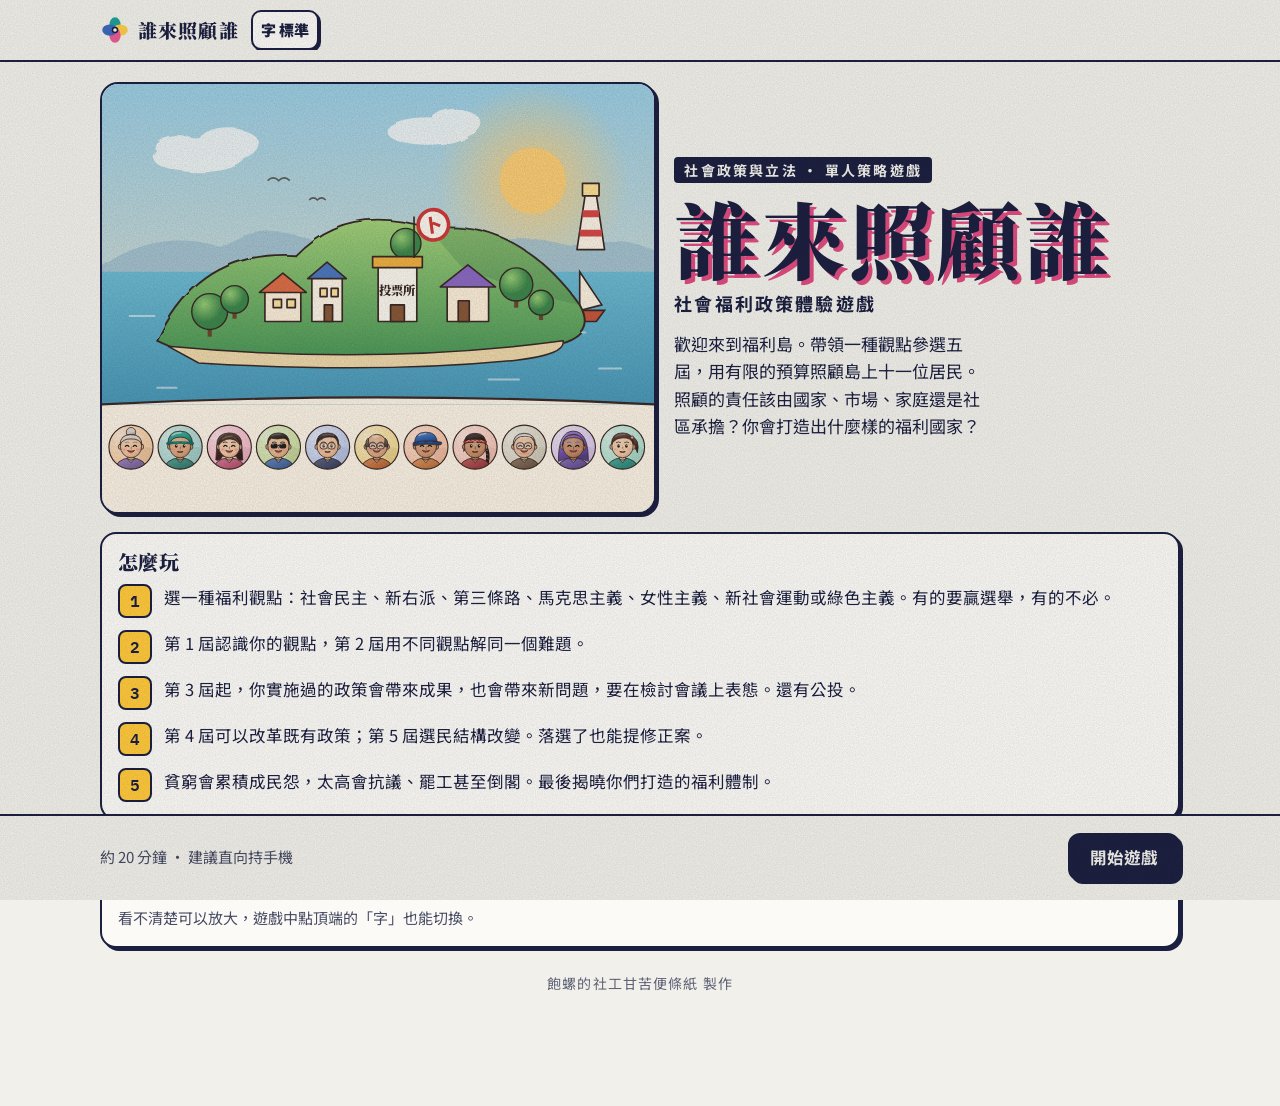
==== commit a705e268: "feat: 全面放大字級並新增字體大小切換（依學生回饋） - styles.css／game.js 字級依比例放大，最小 13px、內文 16.5px、行距 1.7 - 次要文字顏色加深；新聞台小字與" ====
--- a/index.html
+++ b/index.html
@@ -22,7 +22,7 @@
 <style>
 /* Layout: riso-printed election leaflet — paper grain, hard ink shadows, misregistered inks; sticky HUD, one stage per phase, thumb-reach action bar */
 :root{
-  --paper:#F1F0EA; --surface:#FBFAF6; --soft:#E3E2D9; --ink:#1C2040; --muted:#5A5E77; --line:#1C2040; --hair:#CFCEC3;
+  --paper:#F1F0EA; --surface:#FBFAF6; --soft:#E3E2D9; --ink:#1C2040; --muted:#474B63; --line:#1C2040; --hair:#CFCEC3;
   --blue:#2F5DB8; --pink:#EC4F8C; --yellow:#FFC93C; --teal:#0F9A92; --orange:#F2692C; --purple:#7650C4;
   --stamp:#E0393A; --good:#0F8A7F; --bad:#E0393A; --ballot:var(--yellow); --sea:var(--teal);
   --ochre:#A9741C; --crimson:#9E1F2C; --p-ns:var(--ochre); --p-mx:var(--crimson); --p-sd:var(--orange); --p-nr:var(--blue); --p-tw:var(--purple); --p-ds:var(--orange); --p-fe:var(--pink); --p-gr:var(--teal);
@@ -43,43 +43,43 @@
 
 *{box-sizing:border-box}
 html{-webkit-text-size-adjust:100%}
-body{background:var(--paper);color:var(--ink);font-family:var(--f-body);font-size:15px;line-height:1.6;
+body{background:var(--paper);color:var(--ink);font-family:var(--f-body);font-size:16.5px;line-height:1.6;
   padding-left:max(16px,env(safe-area-inset-left,0px));padding-right:max(16px,env(safe-area-inset-right,0px));
   padding-block:0 calc(var(--barh) + 28px + env(safe-area-inset-bottom,0px))}
 body::before{content:"";position:fixed;inset:0;pointer-events:none;z-index:60;opacity:var(--grain);mix-blend-mode:multiply;
   background-image:url("data:image/svg+xml,%3Csvg xmlns='http://www.w3.org/2000/svg' width='160' height='160'%3E%3Cfilter id='n'%3E%3CfeTurbulence type='fractalNoise' baseFrequency='.9' numOctaves='2' stitchTiles='stitch'/%3E%3CfeColorMatrix values='0 0 0 0 0 0 0 0 0 0 0 0 0 0 0 0 0 0 .55 0'/%3E%3C/filter%3E%3Crect width='100%25' height='100%25' filter='url(%23n)'/%3E%3C/svg%3E")}
 .wrap{max-width:1080px;margin:0 auto}
 h1,h2,h3{font-family:var(--f-display);font-weight:900;margin:0;text-wrap:balance;line-height:1.2;letter-spacing:.02em}
-h2{font-size:clamp(26px,7vw,36px)} h3{font-size:19px}
+h2{font-size:clamp(26px,7vw,36px)} h3{font-size:20px}
 p{margin:0}
 .num{font-family:var(--f-num);font-variant-numeric:tabular-nums}
-.muted{color:var(--muted)} .small{font-size:13px}
+.muted{color:var(--muted)} .small{font-size:15px}
 button{font:inherit;color:inherit;cursor:pointer;-webkit-tap-highlight-color:transparent}
 button:focus-visible,summary:focus-visible,textarea:focus-visible{outline:3px solid var(--yellow);outline-offset:2px}
-.btn{border:2px solid var(--ink);background:var(--surface);border-radius:12px;padding:0 20px;min-height:48px;font-weight:700;font-size:15.5px;display:inline-flex;align-items:center;justify-content:center;gap:6px;box-shadow:var(--hard);transition:transform .08s,box-shadow .08s}
+.btn{border:2px solid var(--ink);background:var(--surface);border-radius:12px;padding:0 20px;min-height:48px;font-weight:700;font-size:16.5px;display:inline-flex;align-items:center;justify-content:center;gap:6px;box-shadow:var(--hard);transition:transform .08s,box-shadow .08s}
 .btn.primary{background:var(--ink);color:var(--paper)}
 .btn.stamp{background:var(--stamp);color:#fff}
 .btn:active:not(:disabled){transform:translate(3px,3px);box-shadow:0 0 0 var(--ink)}
 .btn:disabled{opacity:.45;cursor:not-allowed;box-shadow:none}
-.btn.sm{min-height:34px;padding:0 12px;font-size:13px;box-shadow:var(--hard-sm);border-radius:9px}
+.btn.sm{min-height:34px;padding:0 12px;font-size:15px;box-shadow:var(--hard-sm);border-radius:9px}
 .stack{display:flex;flex-direction:column;gap:18px}
 .row{display:flex;flex-wrap:wrap;gap:10px;align-items:center}
 .card{background:var(--surface);border:2px solid var(--ink);border-radius:16px;padding:16px;box-shadow:var(--hard);min-width:0}
-.eyebrow{font-size:12px;letter-spacing:.18em;color:var(--muted);font-weight:700}
-.kicker{display:inline-block;background:var(--ink);color:var(--paper);font-size:12px;font-weight:700;letter-spacing:.16em;padding:2px 10px;border-radius:4px}
+.eyebrow{font-size:14px;letter-spacing:.18em;color:var(--muted);font-weight:700}
+.kicker{display:inline-block;background:var(--ink);color:var(--paper);font-size:14px;font-weight:700;letter-spacing:.16em;padding:2px 10px;border-radius:4px}
 
 /* HUD */
 .hud{position:sticky;top:env(safe-area-inset-top,0px);z-index:20;background:var(--paper);margin-inline:calc(-1 * max(16px,env(safe-area-inset-left,0px)));padding:10px max(16px,env(safe-area-inset-left,0px));border-bottom:2px solid var(--ink)}
 .hud .in{max-width:1080px;margin:0 auto;display:flex;align-items:center;gap:12px;min-width:0;overflow:hidden}
 .brand{display:flex;align-items:center;gap:8px;flex:none}
-.brand b{font-family:var(--f-display);font-weight:900;font-size:18px;letter-spacing:.06em}
+.brand b{font-family:var(--f-display);font-weight:900;font-size:19px;letter-spacing:.06em}
 .pips{display:flex;gap:4px;align-items:center}
 .pip{width:20px;height:8px;border-radius:2px;border:1.5px solid var(--ink);background:transparent}
 .pip.done{background:var(--ink)} .pip.now{background:var(--yellow)}
 .hstats{margin-left:auto;display:flex;gap:14px;align-items:center}
 .hstat{display:flex;flex-direction:column;align-items:flex-end;line-height:1.15}
-.hstat .l{white-space:nowrap;font-size:10.5px;color:var(--muted);letter-spacing:.06em;font-weight:500}
-.hstat .v{font-family:var(--f-num);font-size:16px;font-weight:600}
+.hstat .l{white-space:nowrap;font-size:13px;color:var(--muted);letter-spacing:.06em;font-weight:500}
+.hstat .v{font-family:var(--f-num);font-size:17px;font-weight:600}
 .hstat .v.hot{color:var(--stamp)}
 .debtmini{width:64px;height:6px;border-radius:2px;border:1.5px solid var(--ink);overflow:hidden;margin-top:3px;box-sizing:content-box}
 .debtmini i{display:block;height:100%;background:var(--teal);transition:width .6s}
@@ -92,8 +92,8 @@
 .actionbar .grow{flex:1;min-width:0}
 .actionbar .btn{flex:none}
 .wallet{display:flex;flex-direction:column;gap:5px;min-width:0}
-.wallet .t{display:flex;justify-content:space-between;align-items:baseline;gap:8px;font-size:12.5px;color:var(--muted)}
-.wallet .bal{font-family:var(--f-num);font-weight:600;font-size:18px}
+.wallet .t{display:flex;justify-content:space-between;align-items:baseline;gap:8px;font-size:14px;color:var(--muted)}
+.wallet .bal{font-family:var(--f-num);font-weight:600;font-size:19px}
 .wallet .bal.neg{color:var(--bad)} .wallet .bal.pos{color:var(--good)}
 .meter{height:10px;border-radius:3px;border:1.5px solid var(--ink);overflow:hidden;position:relative;background:var(--surface)}
 .meter i{position:absolute;inset:0 auto 0 0;background:var(--teal);transition:width .3s}
@@ -108,10 +108,10 @@
 .hero h1{white-space:nowrap;font-size:clamp(44px,14vw,84px);letter-spacing:.04em;line-height:1;position:relative}
 .hero h1 span{position:relative;display:inline-block}
 .hero h1 span::before{content:attr(data-t);position:absolute;left:4px;top:4px;color:var(--pink);z-index:-1;mix-blend-mode:multiply}
-.hero .sub{font-size:16.5px;max-width:34ch}
+.hero .sub{font-size:17px;max-width:34ch}
 .how{display:flex;flex-direction:column;gap:12px;counter-reset:s;margin:0;padding:0;list-style:none}
 .how li{display:flex;gap:12px;align-items:flex-start}
-.how li::before{counter-increment:s;content:counter(s);flex:none;width:30px;height:30px;border-radius:8px;border:2px solid var(--ink);background:var(--yellow);color:#1C2040;display:grid;place-items:center;font-family:var(--f-num);font-size:14px;font-weight:600}
+.how li::before{counter-increment:s;content:counter(s);flex:none;width:30px;height:30px;border-radius:8px;border:2px solid var(--ink);background:var(--yellow);color:#1C2040;display:grid;place-items:center;font-family:var(--f-num);font-size:15.5px;font-weight:600}
 @media (min-width:760px){.hero{grid-template-columns:minmax(0,1.1fr) minmax(0,1fr)}}
 
 /* party cards */
@@ -123,34 +123,90 @@
 .pcard .band::after{content:"";position:absolute;inset:0;background:radial-gradient(currentColor 1.1px,transparent 1.3px) 0 0/7px 7px;opacity:.22;-webkit-mask:linear-gradient(110deg,transparent 45%,#000);mask:linear-gradient(110deg,transparent 45%,#000)}
 .pcard .pname{font-family:var(--f-display);font-weight:900;font-size:26px;line-height:1.1;position:relative;z-index:1}
 .pcard .body{padding:12px 16px 14px;display:flex;flex-direction:column;gap:8px}
-.pcard .slogan{font-size:14px;font-weight:500}
-.pcard .ab{font-size:13px;background:var(--soft);border-radius:8px;padding:6px 10px}
-.pcard ul{margin:0;padding-left:18px;font-size:13px;color:var(--muted)}
+.pcard .slogan{font-size:15.5px;font-weight:500}
+.pcard .ab{font-size:15px;background:var(--soft);border-radius:8px;padding:6px 10px}
+.pcard ul{margin:0;padding-left:18px;font-size:15px;color:var(--muted)}
 .pcard.on{transform:translate(-2px,-2px);box-shadow:5px 5px 0 var(--pc),5px 5px 0 2px var(--ink)}
-.check{position:relative;z-index:1;width:30px;height:30px;border-radius:50%;background:var(--paper);color:var(--ink);border:2px solid var(--ink);display:grid;place-items:center;font-weight:900;font-size:15px}
+.check{position:relative;z-index:1;width:30px;height:30px;border-radius:50%;background:var(--paper);color:var(--ink);border:2px solid var(--ink);display:grid;place-items:center;font-weight:900;font-size:16.5px}
 
 /* wheel + news */
-.news{display:grid;grid-template-columns:minmax(0,1fr);gap:20px;align-items:center}
-@media (min-width:760px){.news{grid-template-columns:minmax(0,320px) minmax(0,1fr)}}
-.wheelwrap{position:relative;width:min(78vw,300px);aspect-ratio:1;margin:6px auto 0}
+.news{display:grid;grid-template-columns:minmax(0,1fr);grid-template-areas:"broadcast" "wheel";gap:24px;align-items:center}
+@media (min-width:960px){.news{grid-template-columns:minmax(0,360px) minmax(0,1fr);grid-template-areas:"wheel broadcast"}}
+.wheel-prop{grid-area:wheel;min-width:0;width:100%;max-width:410px;margin:auto;padding:16px 16px 14px;border:1px solid color-mix(in srgb,#ae9567 50%,var(--hair));border-radius:22px;background:radial-gradient(ellipse at 50% 35%,#c6d9da55,transparent 70%),linear-gradient(155deg,var(--surface),color-mix(in srgb,var(--surface) 86%,#6c8d99));box-shadow:inset 0 1px 0 #fff6,0 12px 30px #193b4f12;scroll-margin-block:90px}
+.wheel-topline{display:flex;align-items:center;justify-content:space-between;margin:0 3px 19px;color:var(--muted);font-size:13px;font-weight:700;letter-spacing:.13em}
+.wheel-topline>span:first-child{display:flex;align-items:center;gap:7px}.wheel-topline i{width:6px;height:6px;border-radius:50%;background:#cb846f;box-shadow:0 0 0 3px #cb846f20}
+.wheel-caption{font-size:13px;text-align:center;color:var(--muted);margin-top:10px;line-height:1.6}
+.wheel-readout{display:flex;flex-direction:column;align-items:center;gap:3px;padding:9px 0 13px;text-align:center;min-height:70px}
+.wheel-readout>span{font-size:13px;letter-spacing:.2em;color:var(--muted)}
+.wheel-result{font-family:var(--f-display);font-size:clamp(17px,4.5vw,21px);line-height:1.4;font-weight:900;color:var(--ink)}
+.wheel-draw{display:flex;align-items:center;justify-content:center;gap:20px;width:100%;min-height:48px;border:1px solid #244b5d;border-radius:12px;background:linear-gradient(#517987,#345e71);color:#fff6e2;box-shadow:0 3px 0 #234857,0 5px 10px #28475620;font-size:16.5px;font-weight:700;letter-spacing:.05em}
+.wheel-draw>span{font-size:23px;line-height:1}.wheel-draw:disabled{cursor:wait;opacity:.7;box-shadow:0 1px 0 #234857}
+.wheel-draw:active:not(:disabled){transform:translateY(2px);box-shadow:0 1px 0 #234857}
+.wheel-prop.is-revealed .wheel-readout{border-radius:10px;background:color-mix(in srgb,var(--surface) 70%,#dfbb72)}
+.broadcast{scroll-margin-top:90px}
+.broadcast{grid-area:broadcast;container-type:inline-size;min-width:0;overflow:hidden;border:1px solid #283f56;border-radius:15px;background:var(--surface);box-shadow:0 5px 0 #20364d22,0 14px 30px #20364d12}
+.broadcast-stage{position:relative;aspect-ratio:16/9;overflow:hidden;background:#a9c6d9}
+.broadcast-studio{display:block;width:100%;height:100%;object-fit:cover}
+.broadcast-brand{position:absolute;left:3%;top:4%;display:flex;flex-direction:column;gap:1px;padding:5px 8px;border-left:3px solid #ec987b;border-radius:0 3px 3px 0;background:#183750e8;color:#fff;line-height:1.25;box-shadow:0 2px 8px #10283b22}
+.broadcast-brand b{font-size:clamp(12px,2.6cqw,23px);letter-spacing:.08em}
+.broadcast-brand>span{font:600 clamp(12px,1.2cqw,12px)/1.3 var(--f-num);letter-spacing:.08em}
+.broadcast-live{position:absolute;right:3%;top:4%;display:flex;align-items:center;gap:5px;padding:4px 7px;border-radius:3px;background:#19384fe8;color:white;font:600 clamp(12px,1.5cqw,13px)/1.3 var(--f-num)}
+.broadcast-live i{width:6px;height:6px;border-radius:50%;background:#ff8b73;animation:blink 2s infinite}
+.broadcast-live>span{margin-left:3px;padding-left:7px;border-left:1px solid #ffffff70;font-family:var(--f-body)}
+.broadcast-screen{position:absolute;left:42%;top:15.4%;width:53.5%;height:48%;overflow:hidden;clip-path:polygon(0 4%,100% 0,100% 100%,0 96%);background:#eaf0eb;color:#16354a}
+.broadcast-screen-art{position:absolute;inset:0;background-size:cover;background-position:center;opacity:.37}
+.broadcast-screen::after{content:"";position:absolute;inset:0;background:linear-gradient(90deg,#f8f4e6ed 0%,#f8f4e6b8 43%,#dce9e933 100%);pointer-events:none}
+.broadcast-screen-copy{position:absolute;z-index:1;inset:10% 9%;display:flex;flex-direction:column;justify-content:center;gap:5%;text-align:left}
+.broadcast-screen-copy>span{font-size:clamp(12px,1.65cqw,15px);font-weight:700;letter-spacing:.14em;color:#415d6c}
+.broadcast-screen-title{font-family:var(--f-display);font-size:clamp(21px,5cqw,48px);font-weight:900;line-height:1.2;letter-spacing:.03em;overflow-wrap:anywhere}
+.broadcast-screen-copy>em{font-size:clamp(12px,1.45cqw,13px);font-style:normal;font-weight:700;border-top:1px solid #59768566;padding-top:5%;align-self:flex-start}
+.broadcast-lower-third{position:relative;display:grid;grid-template-columns:auto minmax(0,1fr);align-items:stretch;border-top:4px solid #d47860;background:#fff0ba;color:#152e45}
+.broadcast-flash{display:grid;place-content:center;min-width:clamp(52px,10cqw,88px);padding:8px;background:#224d67;color:#fff;text-align:center;font-size:clamp(13px,2.4cqw,21px);line-height:1.35;font-weight:900;letter-spacing:.1em}
+.broadcast-headline{align-self:center;min-width:0;padding:9px 12px;font-family:var(--f-body);font-size:clamp(20px,4.1cqw,36px);font-weight:900;letter-spacing:0;line-height:1.25;overflow-wrap:anywhere;text-wrap:pretty}
+.broadcast-ticker{display:flex;align-items:center;gap:10px;padding:5px 12px;background:#17364c;color:#eef7f7;font-size:16px;line-height:1.6;min-width:0}
+.broadcast-ticker>b{flex:none;align-self:center;padding-right:10px;border-right:1px solid #7898a7;color:#b4dfdf;letter-spacing:.08em}
+.broadcast-ticker-window{flex:1;min-width:0;overflow:hidden}
+.broadcast-ticker-track{display:flex;width:max-content;min-width:200%;animation:news-ticker 32s linear infinite}
+.broadcast-ticker-copy{display:flex;flex:1 0 auto;align-items:center;justify-content:space-around;gap:24px;padding-right:24px;white-space:nowrap}
+.broadcast-ticker-copy>span{display:inline-block}.broadcast-ticker-copy>span::before{content:"•";color:#e9ad81;margin-right:6px}
+.broadcast-ticker strong{color:#fff}
+.ticker-toggle{flex:none;padding:0 7px;min-height:30px;border:1px solid #7898a788;border-radius:4px;background:#ffffff0b;color:#c9e5e8;font-size:13px;line-height:1.2}
+.broadcast-ticker.is-paused .broadcast-ticker-track{animation-play-state:paused}
+@keyframes news-ticker{to{transform:translateX(-50%)}}
+@media (prefers-reduced-motion:reduce){.broadcast-ticker-track{display:block;width:auto;min-width:0;animation:none}.broadcast-ticker-copy{white-space:normal;flex-wrap:wrap;justify-content:flex-start;gap:2px 14px;padding-right:0}.broadcast-ticker-copy[aria-hidden=true],.ticker-toggle{display:none}}
+.broadcast-copy{display:grid;gap:12px;padding:16px 18px}
+.broadcast-lead{font-size:17px;line-height:1.7}
+.broadcast .chip{background:var(--soft);color:var(--ink);border:1px solid var(--hair);font-size:15px;padding:4px 8px}
+.broadcast-question{font-size:15px;line-height:1.7;color:var(--muted);padding-top:10px;border-top:1px solid var(--hair)}
+.broadcast-stage.is-fallback{background:linear-gradient(120deg,#243d59,#81acbd)}
+.broadcast-stage.is-fallback .broadcast-screen{left:8%;top:28%;width:84%;height:62%;clip-path:none;border-radius:4px}
+@container (max-width:420px){.broadcast-ticker{gap:6px;padding:5px 8px;font-size:15px}.broadcast-ticker>b{font-size:14px;letter-spacing:0;padding-right:6px}.broadcast-copy{padding:14px}.broadcast-brand{padding:4px 6px}.broadcast-screen-copy{gap:5%}}
+.wheelwrap{position:relative;width:100%;aspect-ratio:400/404;margin:0 auto;z-index:1;filter:drop-shadow(0 8px 7px #28495712)}
 .wheelwrap>svg:not(.pointer){width:100%;height:100%;display:block}
-#wheelg{transform-origin:150px 150px;transition:transform 3.4s cubic-bezier(.15,.85,.2,1)}
-.wheelwrap .pointer{position:absolute;left:50%;top:-14px;transform:translateX(-50%);z-index:2;width:22px;height:26px;display:block;filter:drop-shadow(1px 2px 0 rgba(0,0,0,.25))}
+#wheelg{transform-origin:200px 200px;transition:transform 3.4s cubic-bezier(.15,.85,.2,1)}
+.wheel-upright{transform-origin:0 0;transition:transform 3.4s cubic-bezier(.15,.85,.2,1)}
+.wheel-slice{stroke:#fff8e9;stroke-width:1.5;stroke-linejoin:round}
+.wheel-label{font-family:var(--f-body);font-size:15px;font-weight:700;fill:#294c5b;paint-order:stroke;stroke:#fff8e8;stroke-width:2px;stroke-linejoin:round}
+.wheel-segment.is-used .wheel-art{opacity:.25}.wheel-segment.is-used .wheel-label{fill:#627371}
+.wheel-used-stamp rect{fill:#f8f2e6;stroke:#8c8573;stroke-width:1.2}.wheel-used-stamp text{fill:#74634f;font-size:13px;font-family:var(--f-body);font-weight:700;letter-spacing:1px}
+.wheel-segment.is-selected .wheel-slice{stroke:#9d603c;stroke-width:5;fill:#fff0bd}
+.wheelwrap .pointer{position:absolute;left:50%;top:-3%;transform:translateX(-50%);z-index:2;width:10%;height:auto;display:block;filter:drop-shadow(0 3px 2px #493f3933)}
+.wheel-pedestal{display:block;width:92%;height:auto;margin:-12px auto 0}
 .bulletin{border:2px solid var(--ink);border-radius:16px;overflow:hidden;min-width:0;background:var(--surface);box-shadow:var(--hard)}
-.bulletin .bar{background:var(--stamp);color:#fff;font-weight:700;letter-spacing:.2em;padding:6px 14px;font-size:12px;display:flex;justify-content:space-between;align-items:center;border-bottom:2px solid var(--ink)}
+.bulletin .bar{background:var(--stamp);color:#fff;font-weight:700;letter-spacing:.2em;padding:6px 14px;font-size:14px;display:flex;justify-content:space-between;align-items:center;border-bottom:2px solid var(--ink)}
 .live{display:inline-flex;align-items:center;gap:6px}
 .live::before{content:"";width:8px;height:8px;border-radius:50%;background:#fff;animation:blink 1.2s infinite}
 @keyframes blink{50%{opacity:.2}}
 .bulletin .body{padding:16px;display:flex;flex-direction:column;gap:10px}
 .bulletin .headline{font-family:var(--f-display);font-weight:900;font-size:clamp(28px,8vw,40px);line-height:1.15}
 .fx{display:flex;flex-wrap:wrap;gap:6px}
-.chip{font-size:12.5px;border-radius:6px;padding:2px 9px;border:1.5px solid var(--ink);background:var(--yellow);color:#1C2040;font-weight:500}
-.ticker{overflow:hidden;white-space:nowrap;border-top:2px solid var(--ink);font-size:12.5px;padding:7px 0;background:var(--soft)}
+.chip{font-size:14px;border-radius:6px;padding:2px 9px;border:1.5px solid var(--ink);background:var(--yellow);color:#1C2040;font-weight:500}
+.ticker{overflow:hidden;white-space:nowrap;border-top:2px solid var(--ink);font-size:14px;padding:7px 0;background:var(--soft)}
 .ticker span{display:inline-block;padding-left:100%;animation:tick 26s linear infinite}
 @keyframes tick{to{transform:translateX(-100%)}}
 .paper{border:2px solid var(--ink);border-radius:4px;padding:12px 14px;background:var(--surface);display:flex;flex-direction:column;gap:4px;box-shadow:var(--hard);transform:rotate(-.6deg)}
 .paper .mast{display:flex;justify-content:space-between;align-items:baseline;border-bottom:4px double var(--ink);padding-bottom:4px;margin-bottom:6px}
-.paper .mast b{font-family:var(--f-display);font-weight:900;font-size:20px;letter-spacing:.3em}
+.paper .mast b{font-family:var(--f-display);font-weight:900;font-size:21px;letter-spacing:.3em}
 .paper .hl{font-family:var(--f-display);font-weight:900;font-size:clamp(22px,6vw,28px);line-height:1.2}
 
 .vign{border-bottom:2px solid var(--ink);line-height:0;background:var(--soft)}
@@ -164,18 +220,28 @@
 .isle-base{position:absolute;inset:0;width:100%;height:100%;max-width:none}
 .isle-bld{position:absolute;display:block;aspect-ratio:1;overflow:hidden;transform:translate(-50%,-100%)}
 .isle-bld img{position:absolute;inset:0;width:400%;height:200%;max-width:none}
-.isle-pin{position:absolute;transform:translate(-50%,-50%);width:22px;height:22px;border-radius:50%;background:var(--paper);border:2px solid var(--ink);display:grid;place-items:center;font:700 12px/1 'IBM Plex Mono',monospace;color:var(--ink)}
-.isle-legend{display:grid;gap:6px;margin-top:10px;font-size:14px;line-height:1.5}
+.isle-bld.is-paused img{filter:grayscale(.55);opacity:.78}
+.isle-bld.is-building img{opacity:.6}
+.isle-state{position:absolute;bottom:3%;left:50%;transform:translateX(-50%);padding:1px 4px;border:1px solid #766c54;border-radius:3px;background:#fff6dd;color:#514b3e;font:700 13px/1.3 var(--f-body);white-space:nowrap}
+.isle-bld.is-building::after{content:"";position:absolute;bottom:0;inset-inline:15%;height:5%;background:repeating-linear-gradient(45deg,#d2a556 0 5px,#fff0ba 5px 10px)}
+.isle-pin{position:absolute;transform:translate(-50%,-50%);width:22px;height:22px;border-radius:50%;background:var(--paper);border:2px solid var(--ink);display:grid;place-items:center;font:700 14px/1 'IBM Plex Mono',monospace;color:var(--ink)}
+.isle-legend{display:grid;gap:6px;margin-top:10px;font-size:15.5px;line-height:1.5}
 .isle-legend>div{display:flex;gap:8px;align-items:flex-start}
-.isle-legend b{flex:none;width:22px;height:22px;border-radius:50%;border:2px solid var(--ink);display:grid;place-items:center;font:700 12px/1 'IBM Plex Mono',monospace;margin-top:1px}
+.isle-legend b{flex:none;width:22px;height:22px;border-radius:50%;border:2px solid var(--ink);display:grid;place-items:center;font:700 14px/1 'IBM Plex Mono',monospace;margin-top:1px}
 .isle-legend .inst b{border-radius:6px;font-family:inherit}
 .isle-note{margin-top:8px}
-@media (prefers-reduced-motion:no-preference){.isle-bld{animation:isle-in .6s ease-out both}}
-@keyframes isle-in{from{opacity:0;transform:translate(-50%,-90%)}to{opacity:1;transform:translate(-50%,-100%)}}
 .hero-isle{position:relative;line-height:0;background:#ddede6}
 .hero-isle>img{width:100%;height:auto;display:block}
 .hero-faces{display:grid;grid-template-columns:repeat(11,minmax(0,1fr));gap:2px;padding:8px 6px;background:#FFF8EC;border-top:2px solid var(--ink)}
 .hero-faces span{display:block;aspect-ratio:1}.hero-faces svg{width:100%;height:100%;display:block}
+.painted-landscape{position:relative;overflow:hidden;background:#ddede6}
+.painted-landscape>img{display:block;width:100%;height:auto}
+.painted-landscape::after{content:"";position:absolute;inset:0;pointer-events:none}
+.painted-landscape[data-weather="gloom"]::after{background:linear-gradient(#45546366,#677a8b22)}
+.painted-landscape[data-weather="night"]::after{background:linear-gradient(#1e2550bb,#51478166)}
+.painted-landscape[data-weather="storm"]::after{background:repeating-linear-gradient(110deg,transparent 0 22px,#e2ebef44 23px 24px,transparent 25px 42px),linear-gradient(#34455799,#63768555)}
+.painted-landscape[data-weather="haze"]::after{background:#e6e2cd33}
+.painted-landscape[data-weather="smog"]::after{background:linear-gradient(#9a845d66,#ceba9233)}
 /* swipe carousels */
 .carwrap{position:relative;margin-inline:calc(-1 * max(16px,env(safe-area-inset-left,0px)))}
 .carousel{display:flex;gap:12px;overflow-x:auto;scroll-snap-type:x mandatory;padding:6px max(16px,env(safe-area-inset-left,0px)) 12px;scrollbar-width:none;overscroll-behavior-x:contain;-webkit-overflow-scrolling:touch;scroll-padding-inline:max(16px,env(safe-area-inset-left,0px))}
@@ -195,11 +261,11 @@
 .pol.hc.dis{opacity:.55}
 .hc-top{display:flex;gap:10px;align-items:flex-start}
 .hc-tt{flex:1;min-width:0;display:flex;flex-direction:column;gap:4px}
-.hc-tt .pt{font-size:18px;line-height:1.3}
-.pol.hc .pd{font-size:14px;color:var(--ink);margin:0}
+.hc-tt .pt{font-size:19px;line-height:1.3}
+.pol.hc .pd{font-size:15.5px;color:var(--ink);margin:0}
 .pol.hc .cinfo{border-top:1.5px dashed var(--hair)}
 .hc-act{margin-top:auto;display:flex;gap:8px}
-.hc-act .add{flex:1;min-height:48px;font-size:15.5px}
+.hc-act .add{flex:1;min-height:48px;font-size:16.5px}
 .hc-act .ghost{min-height:48px}
 #scar .slide{text-align:left}
 #scar .slide.on{transform:none;box-shadow:5px 5px 0 var(--pc),5px 5px 0 2px var(--ink)}
@@ -208,10 +274,10 @@
 body[data-phase="budget"] .dock{top:env(safe-area-inset-top,0px);padding-top:12px}
 body[data-phase="budget"] main{padding-top:0}
 .bstack{gap:14px}
-.news.one{grid-template-columns:minmax(0,1fr)}
+.news.one{grid-template-columns:minmax(0,1fr);grid-template-areas:"broadcast"}
 .hstat{min-width:max-content}
-.tag,.ic{font-size:12px}
-.spot{display:flex;gap:8px;align-items:baseline;font-size:13px;line-height:1.4;max-width:1080px;margin:0 auto;width:100%;border-radius:8px;padding:4px 8px;animation:pop .4s both}
+.tag,.ic{font-size:14px}
+.spot{display:flex;gap:8px;align-items:baseline;font-size:15px;line-height:1.4;max-width:1080px;margin:0 auto;width:100%;border-radius:8px;padding:4px 8px;animation:pop .4s both}
 .spot b{font-family:var(--f-num);white-space:nowrap}.spot span{min-width:0;overflow:hidden;text-overflow:ellipsis;white-space:nowrap}
 .spot.up{background:color-mix(in srgb,var(--teal) 18%,var(--surface))}.spot.dn{background:color-mix(in srgb,var(--stamp) 14%,var(--surface))}
 .seg.tax button{min-height:44px}
@@ -220,28 +286,28 @@
 .pic{width:36px;height:36px;border-radius:10px;border:1.5px solid var(--ink);display:grid;place-items:center;background:color-mix(in srgb,var(--pc) 16%,var(--surface));color:var(--ink)}
 .pic.big{width:46px;height:46px}
 .pol.c2 .pmain{grid-area:main;display:flex;flex-direction:column;gap:4px;min-width:0}
-.pol.c2 .coin{grid-area:coin;width:40px;height:40px;font-size:16px}
-.pol.c2 .pt{font-size:16px}
+.pol.c2 .coin{grid-area:coin;width:40px;height:40px;font-size:17px}
+.pol.c2 .pt{font-size:17px}
 .ktags{display:flex;flex-wrap:wrap;gap:4px}.ktags:empty{display:none}
-.pd1{font-size:13px;color:var(--muted);line-height:1.45;display:-webkit-box;-webkit-line-clamp:1;-webkit-box-orient:vertical;overflow:hidden}
+.pd1{font-size:15px;color:var(--muted);line-height:1.45;display:-webkit-box;-webkit-line-clamp:1;-webkit-box-orient:vertical;overflow:hidden}
 .pol.c2 .imp{margin-top:0}
 .ic.more{background:var(--surface);color:var(--muted)}
 .pact{grid-area:act;display:flex;justify-content:flex-end;gap:8px}
-.pact .btn{min-height:40px;padding:0 14px;font-size:14px}
+.pact .btn{min-height:40px;padding:0 14px;font-size:15.5px}
 .pact .add{min-width:108px}
 .btn.ghost{background:transparent;box-shadow:none;border-color:var(--hair)}
 .pol.c2.dis{opacity:.5}
 .pol.c2.on{transform:none}
-.traybtn{padding:0 12px;min-height:46px;font-size:14px;display:flex;flex-direction:column;line-height:1.1;gap:0}
-.traybtn small{font-size:10.5px}
-.actionbar .wallet .t{font-size:11.5px}
+.traybtn{padding:0 12px;min-height:46px;font-size:15.5px;display:flex;flex-direction:column;line-height:1.1;gap:0}
+.traybtn small{font-size:13px}
+.actionbar .wallet .t{font-size:13px}
 #sheet{position:fixed;inset:0;z-index:80}
 #sheet .sh-bg{position:absolute;inset:0;background:rgba(20,22,40,.45);animation:fade .2s both}
 #sheet .sh-panel{position:absolute;left:0;right:0;bottom:0;max-height:82vh;overflow:auto;background:var(--surface);border-top:2px solid var(--ink);border-radius:20px 20px 0 0;padding:10px max(16px,env(safe-area-inset-right,0px)) calc(16px + env(safe-area-inset-bottom,0px)) max(16px,env(safe-area-inset-left,0px));animation:slideup .25s cubic-bezier(.2,.8,.2,1) both;max-width:720px;margin:0 auto}
 .sh-grab{width:44px;height:5px;border-radius:3px;background:var(--hair);margin:0 auto 10px}
 @keyframes slideup{from{transform:translateY(100%)}}@keyframes fade{from{opacity:0}}
 body.noscroll{overflow:hidden}
-.steps{display:flex;gap:4px}.steps span{font-size:11.5px;border:1.5px solid var(--ink);border-radius:999px;padding:1px 8px;color:var(--muted)}
+.steps{display:flex;gap:4px}.steps span{font-size:13px;border:1.5px solid var(--ink);border-radius:999px;padding:1px 8px;color:var(--muted)}
 .steps span.on{background:var(--ink);color:var(--paper)}.steps span.done{background:var(--soft);color:var(--ink)}
 details.card>summary{display:flex;justify-content:space-between;align-items:center;cursor:pointer;list-style:none}
 details.card>summary::-webkit-details-marker{display:none}
@@ -252,41 +318,41 @@
 .mi{position:relative;display:flex;flex-direction:column;align-items:center;gap:1px;border-radius:8px;padding:2px 0}
 .mi .mf{width:100%;max-width:38px;aspect-ratio:1}
 .mi .mf svg{width:100%;height:100%;display:block}
-.mv{font-family:var(--f-num);font-size:10.5px;font-weight:600;line-height:1.2;white-space:nowrap}
+.mv{font-family:var(--f-num);font-size:13px;font-weight:600;line-height:1.2;white-space:nowrap}
 .mv.up{color:var(--good)}.mv.down{color:var(--bad)}.mv.zero{color:var(--muted)}
 .mi.gain{background:color-mix(in srgb,var(--teal) 22%,transparent)}
 .mi.loss{background:color-mix(in srgb,var(--stamp) 18%,transparent)}
-.mdelta{position:absolute;top:-4px;right:-2px;font-family:var(--f-num);font-size:10px;font-weight:700;border-radius:6px;padding:0 3px;border:1.2px solid var(--ink);background:var(--surface);animation:pop .5s both}
+.mdelta{position:absolute;top:-4px;right:-2px;font-family:var(--f-num);font-size:13px;font-weight:700;border-radius:6px;padding:0 3px;border:1.2px solid var(--ink);background:var(--surface);animation:pop .5s both}
 .mi.gain .mdelta{background:var(--teal);color:#fff}.mi.loss .mdelta{background:var(--stamp);color:#fff}
 @keyframes pop{0%{transform:translateY(6px) scale(.6);opacity:0}60%{transform:translateY(-2px) scale(1.1);opacity:1}}
-.mlegend{display:flex;justify-content:space-between;gap:8px;font-size:11.5px;max-width:1080px;margin:0 auto;width:100%}
-@media (min-width:700px){.mi .mf{max-width:48px}.mv{font-size:12px}}
+.mlegend{display:flex;justify-content:space-between;gap:8px;font-size:13px;max-width:1080px;margin:0 auto;width:100%}
+@media (min-width:700px){.mi .mf{max-width:48px}.mv{font-size:14px}}
 /* v2 */
 /* 政策詳情：責任分工與觀點（立場標籤刻意不用紅綠，避免暗示對錯） */
-.roles{display:grid;grid-template-columns:auto minmax(0,1fr);gap:4px 10px;margin:0;font-size:14px;line-height:1.5;background:var(--soft);border-radius:10px;padding:10px 12px}
+.roles{display:grid;grid-template-columns:auto minmax(0,1fr);gap:4px 10px;margin:0;font-size:15.5px;line-height:1.5;background:var(--soft);border-radius:10px;padding:10px 12px}
 .roles dt{font-weight:700;color:var(--muted);white-space:nowrap}
 .roles dd{margin:0;min-width:0}
 .views{border:1.5px solid var(--hair);border-radius:10px;padding:8px 12px}
-.views summary{cursor:pointer;font-weight:700;font-size:14px;min-height:32px;display:flex;align-items:center}
-.views ul{list-style:none;margin:6px 0 4px;padding:0;display:flex;flex-direction:column;gap:8px;font-size:14px;line-height:1.5}
-.vst{display:inline-block;font-size:11.5px;font-weight:700;border:1.5px solid var(--ink);border-radius:4px;padding:0 5px;margin-right:6px;background:var(--surface)}
+.views summary{cursor:pointer;font-weight:700;font-size:15.5px;min-height:32px;display:flex;align-items:center}
+.views ul{list-style:none;margin:6px 0 4px;padding:0;display:flex;flex-direction:column;gap:8px;font-size:15.5px;line-height:1.5}
+.vst{display:inline-block;font-size:13px;font-weight:700;border:1.5px solid var(--ink);border-radius:4px;padding:0 5px;margin-right:6px;background:var(--surface)}
 .vst.mid{border-style:dashed}.vst.dn{background:var(--soft)}
-.pk{--pc:var(--ink);display:inline-block;font-size:11px;font-weight:700;border-radius:4px;padding:0 6px;margin:0 3px 3px 0;color:#fff;background:var(--pc);border:1px solid var(--ink)}
+.pk{--pc:var(--ink);display:inline-block;font-size:13px;font-weight:700;border-radius:4px;padding:0 6px;margin:0 3px 3px 0;color:#fff;background:var(--pc);border:1px solid var(--ink)}
 .cinfo{grid-column:1/-1;display:flex;flex-direction:column;gap:2px;border-top:1.5px dashed var(--hair);padding-top:6px;margin-top:2px}
-.pcard .rule{font-size:12.5px;font-weight:700;background:var(--soft);border-radius:6px;padding:3px 8px;align-self:flex-start}
-.pcard .vw{font-size:13px;line-height:1.5}.pcard .vw b{display:block;font-size:11.5px;color:var(--muted);letter-spacing:.06em}
-.vtab{font-size:13px;min-width:720px}.vtab td,.vtab th{text-align:left;vertical-align:top}
+.pcard .rule{font-size:14px;font-weight:700;background:var(--soft);border-radius:6px;padding:3px 8px;align-self:flex-start}
+.pcard .vw{font-size:15px;line-height:1.5}.pcard .vw b{display:block;font-size:13px;color:var(--muted);letter-spacing:.06em}
+.vtab{font-size:15px;min-width:720px}.vtab td,.vtab th{text-align:left;vertical-align:top}
 .cheat{border-left:6px solid var(--pc)}
 .issue{background:color-mix(in srgb,var(--yellow) 14%,var(--surface))}
 .pol.isc{box-shadow:4px 4px 0 var(--yellow),4px 4px 0 2px var(--ink)}
 .cqcard{border:2px solid var(--ink);border-radius:16px;overflow:hidden;background:var(--surface);box-shadow:5px 5px 0 var(--purple),5px 5px 0 2px var(--ink)}
-.cqh{display:flex;justify-content:space-between;align-items:center;gap:8px;background:var(--purple);color:#fff;font-weight:700;letter-spacing:.12em;padding:7px 14px;border-bottom:2px solid var(--ink);font-size:13px}
+.cqh{display:flex;justify-content:space-between;align-items:center;gap:8px;background:var(--purple);color:#fff;font-weight:700;letter-spacing:.12em;padding:7px 14px;border-bottom:2px solid var(--ink);font-size:15px}
 .cqh .small{letter-spacing:0;font-weight:500}
 .cqin{padding:16px;display:flex;flex-direction:column;gap:12px}
 .insight.good{background:color-mix(in srgb,var(--teal) 16%,var(--surface))}.insight.bad{background:color-mix(in srgb,var(--stamp) 12%,var(--surface))}
 .qopt.did{border-color:var(--teal);box-shadow:inset 0 0 0 2px var(--teal)}
-.seg.sm button{min-height:44px;font-size:14px}
-.pbar{display:grid;grid-template-columns:76px minmax(0,1fr) 40px;gap:8px;align-items:center;font-size:12.5px}
+.seg.sm button{min-height:44px;font-size:15.5px}
+.pbar{display:grid;grid-template-columns:76px minmax(0,1fr) 40px;gap:8px;align-items:center;font-size:14px}
 .pbar i{display:block;height:12px;border:1.5px solid var(--ink);border-radius:4px;background:linear-gradient(90deg,var(--pc) var(--w),var(--surface) var(--w))}
 /* social thermometer */
 .thermo{border:2px solid var(--ink);border-radius:16px;padding:14px 16px;background:var(--surface);box-shadow:var(--hard);display:flex;flex-direction:column;gap:8px}
@@ -299,9 +365,9 @@
 .th-scale{display:flex;justify-content:space-between}
 /* citizen tooltip */
 [data-cid]{cursor:help}
-#ctip{position:fixed;z-index:70;max-width:min(280px,calc(100vw - 24px));background:var(--surface);color:var(--ink);border:2px solid var(--ink);border-radius:12px;padding:10px 12px;box-shadow:var(--hard);font-size:13px;line-height:1.55;pointer-events:none}
-#ctip .tg{display:inline-block;background:var(--ink);color:var(--paper);font-size:11.5px;font-weight:700;border-radius:4px;padding:0 7px;margin-bottom:4px;letter-spacing:.06em}
-#ctip b{font-size:14.5px}
+#ctip{position:fixed;z-index:70;max-width:min(280px,calc(100vw - 24px));background:var(--surface);color:var(--ink);border:2px solid var(--ink);border-radius:12px;padding:10px 12px;box-shadow:var(--hard);font-size:15px;line-height:1.55;pointer-events:none}
+#ctip .tg{display:inline-block;background:var(--ink);color:var(--paper);font-size:13px;font-weight:700;border-radius:4px;padding:0 7px;margin-bottom:4px;letter-spacing:.06em}
+#ctip b{font-size:15.5px}
 #ctip .need{display:block;margin-top:4px}
 #ctip .wt{display:block;margin-top:6px;padding-top:6px;border-top:1.5px dashed var(--hair);color:var(--muted)}
 /* citizens */
@@ -309,13 +375,13 @@
 .cit{scroll-snap-align:start;flex:none;width:92px;display:flex;flex-direction:column;align-items:center;gap:3px;text-align:center}
 .cit .ava{width:68px;height:68px;position:relative}
 .cit .ava svg{width:100%;height:100%;display:block;overflow:visible}
-.cit .nm{font-size:13px;font-weight:700;line-height:1.2}
-.cit .dv{font-family:var(--f-num);font-size:12px;font-weight:600;border:1.5px solid var(--ink);border-radius:5px;padding:0 6px;background:var(--surface)}
+.cit .nm{font-size:15px;font-weight:700;line-height:1.2}
+.cit .dv{font-family:var(--f-num);font-size:14px;font-weight:600;border:1.5px solid var(--ink);border-radius:5px;padding:0 6px;background:var(--surface)}
 .dv.up{background:var(--teal);color:#fff} .dv.down{background:var(--stamp);color:#fff} .dv.zero{color:var(--muted)}
 .bump{animation:bump .45s cubic-bezier(.3,1.8,.5,1)}
 @keyframes bump{40%{transform:translateY(-9px) rotate(-4deg) scale(1.08)}}
-.novote{font-size:10.5px;border:1.5px solid var(--stamp);color:var(--stamp);border-radius:4px;padding:0 4px;line-height:1.5;font-weight:700}
-.badge-vote{font-size:10.5px;color:var(--muted)}
+.novote{font-size:13px;border:1.5px solid var(--stamp);color:var(--stamp);border-radius:4px;padding:0 4px;line-height:1.5;font-weight:700}
+.badge-vote{font-size:13px;color:var(--muted)}
 
 /* budget */
 .mine{--pc:var(--ink);padding:0;overflow:hidden}
@@ -325,15 +391,15 @@
 .mine[open] summary{border-bottom:2px solid var(--ink)}
 .mine .inside{padding:12px 16px}
 .seg{display:flex;border:2px solid var(--ink);border-radius:12px;overflow:hidden;box-shadow:var(--hard)}
-.seg button{flex:1;border:0;background:var(--surface);min-height:50px;font-size:16px;font-weight:700;display:flex;flex-direction:column;align-items:center;justify-content:center;line-height:1.15}
-.seg button small{font-family:var(--f-num);font-size:11px;font-weight:500;opacity:.75}
+.seg button{flex:1;border:0;background:var(--surface);min-height:50px;font-size:17px;font-weight:700;display:flex;flex-direction:column;align-items:center;justify-content:center;line-height:1.15}
+.seg button small{font-family:var(--f-num);font-size:13px;font-weight:500;opacity:.75}
 .seg button.on{background:var(--yellow);color:#1C2040}
 .seg button+button{border-left:2px solid var(--ink)}
-.exi{display:flex;justify-content:space-between;align-items:center;gap:8px;font-size:14px;padding:8px 10px;border:1.5px solid var(--ink);border-radius:10px;background:var(--surface)}
+.exi{display:flex;justify-content:space-between;align-items:center;gap:8px;font-size:15.5px;padding:8px 10px;border:1.5px solid var(--ink);border-radius:10px;background:var(--surface)}
 .exi.cut{text-decoration:line-through;color:var(--muted);border-style:dashed}
 .filters{display:flex;gap:6px;overflow-x:auto;padding:2px 2px 6px;scrollbar-width:none}
 .filters::-webkit-scrollbar{display:none}
-.fbtn{flex:none;border:1.5px solid var(--ink);background:var(--surface);border-radius:8px;padding:0 12px;min-height:36px;font-size:13.5px;font-weight:500}
+.fbtn{flex:none;border:1.5px solid var(--ink);background:var(--surface);border-radius:8px;padding:0 12px;min-height:36px;font-size:15px;font-weight:500}
 .fbtn.on{background:var(--ink);color:var(--paper)}
 .cards{display:grid;grid-template-columns:minmax(0,1fr);gap:12px}
 @media (min-width:640px){.cards{grid-template-columns:repeat(2,minmax(0,1fr))}}
@@ -350,41 +416,41 @@
 .pol.petc{border-color:var(--pink);border-width:2.5px}
 .pol.evc{background:color-mix(in srgb,var(--yellow) 12%,var(--surface))}
 .imp{grid-column:1/-1;display:flex;flex-wrap:wrap;gap:4px;margin-top:2px}
-.ic{font-size:11.5px;border-radius:999px;padding:1px 8px;font-weight:500;border:1.2px solid var(--ink)}
+.ic{font-size:13px;border-radius:999px;padding:1px 8px;font-weight:500;border:1.2px solid var(--ink)}
 .ic.up{background:color-mix(in srgb,var(--teal) 22%,var(--surface))}
 .ic.dn{background:color-mix(in srgb,var(--stamp) 16%,var(--surface));color:var(--stamp)}
 .petition{display:flex;gap:12px;align-items:flex-start;border:2px solid var(--ink);border-radius:16px;padding:12px;background:color-mix(in srgb,var(--pink) 12%,var(--surface));box-shadow:5px 5px 0 var(--pink),5px 5px 0 2px var(--ink)}
 .petition.ok{background:color-mix(in srgb,var(--teal) 14%,var(--surface));box-shadow:var(--hard)}
 .petition .ava{width:58px;height:58px;flex:none}.petition .ava svg{width:100%;height:100%}
 .petition .pin{display:flex;flex-direction:column;gap:4px;min-width:0}
-.petition b{font-size:15px;line-height:1.5}
+.petition b{font-size:16.5px;line-height:1.5}
 .flow{display:flex;flex-direction:column;gap:12px}
 .frow{display:flex;gap:10px;align-items:flex-start}
 .frow .ava{width:42px;height:42px;flex:none}.frow .ava svg{width:100%;height:100%}
 .fin{flex:1;min-width:0;display:flex;flex-direction:column;gap:4px}
-.fin b{font-size:14px}
+.fin b{font-size:15.5px}
 .fbar{display:flex;height:12px;border:1.5px solid var(--ink);border-radius:4px;overflow:hidden}
 .fbar i{display:block;height:100%}
 .fbar i+i{border-left:1px solid var(--surface)}
-.dlt{font-family:var(--f-num);font-size:12px;font-weight:600;border:1.5px solid var(--ink);border-radius:5px;padding:0 6px;white-space:nowrap}
+.dlt{font-family:var(--f-num);font-size:14px;font-weight:600;border:1.5px solid var(--ink);border-radius:5px;padding:0 6px;white-space:nowrap}
 .dlt.up{background:var(--teal);color:#fff}.dlt.dn{background:var(--stamp);color:#fff}
 .tag.once{background:var(--yellow);color:#1C2040}
 .tag.stim{background:color-mix(in srgb,var(--yellow) 55%,var(--surface))}
 .tray{position:sticky;top:calc(env(safe-area-inset-top,0px) + 60px);z-index:15;background:var(--paper);border:2px solid var(--ink);border-radius:12px;padding:8px 10px;display:flex;gap:6px;align-items:center;overflow-x:auto;box-shadow:var(--hard-sm);scrollbar-width:none;min-height:50px}
 .tray::-webkit-scrollbar{display:none}
-.tray .lab{flex:none;font-size:12.5px;font-weight:900;margin-right:2px}
-.tchip{--pc:var(--teal);flex:none;display:inline-flex;align-items:center;gap:6px;border:1.5px solid var(--ink);border-radius:999px;padding:2px 3px 2px 11px;font-size:13px;font-weight:500;background:color-mix(in srgb,var(--pc) 16%,var(--surface));white-space:nowrap}
-.tchip button{width:28px;height:28px;border-radius:50%;border:0;background:var(--ink);color:var(--paper);font-size:15px;line-height:1;display:grid;place-items:center}
+.tray .lab{flex:none;font-size:14px;font-weight:900;margin-right:2px}
+.tchip{--pc:var(--teal);flex:none;display:inline-flex;align-items:center;gap:6px;border:1.5px solid var(--ink);border-radius:999px;padding:2px 3px 2px 11px;font-size:15px;font-weight:500;background:color-mix(in srgb,var(--pc) 16%,var(--surface));white-space:nowrap}
+.tchip button{width:28px;height:28px;border-radius:50%;border:0;background:var(--ink);color:var(--paper);font-size:16.5px;line-height:1;display:grid;place-items:center}
 .tchip.cut{background:color-mix(in srgb,var(--stamp) 14%,var(--surface))}
 .pol:disabled{opacity:.4;cursor:not-allowed;box-shadow:none}
-.pol .pt{font-weight:900;font-size:16px;line-height:1.35}
-.coin{grid-row:1/3;grid-column:2;align-self:start;width:44px;height:44px;border-radius:50%;background:var(--yellow);color:#1C2040;border:2px solid var(--ink);display:grid;place-items:center;font-family:var(--f-num);font-weight:600;font-size:17px;position:relative;box-shadow:inset -4px -4px 0 rgba(0,0,0,.12)}
-.coin.save{background:var(--teal);color:#fff;font-size:13px}
-.coin s{position:absolute;top:-8px;right:-8px;font-size:10px;background:var(--surface);color:var(--muted);border:1.5px solid var(--ink);border-radius:5px;padding:0 3px}
-.pol.on .coin::after{content:"✓";position:absolute;bottom:-6px;right:-6px;width:20px;height:20px;border-radius:50%;background:var(--pc);color:#fff;border:1.5px solid var(--ink);font-size:11px;display:grid;place-items:center;font-family:var(--f-body)}
-.pol .pd{grid-column:1/-1;font-size:13px;color:var(--muted);line-height:1.5}
+.pol .pt{font-weight:900;font-size:17px;line-height:1.35}
+.coin{grid-row:1/3;grid-column:2;align-self:start;width:44px;height:44px;border-radius:50%;background:var(--yellow);color:#1C2040;border:2px solid var(--ink);display:grid;place-items:center;font-family:var(--f-num);font-weight:600;font-size:18px;position:relative;box-shadow:inset -4px -4px 0 rgba(0,0,0,.12)}
+.coin.save{background:var(--teal);color:#fff;font-size:15px}
+.coin s{position:absolute;top:-8px;right:-8px;font-size:13px;background:var(--surface);color:var(--muted);border:1.5px solid var(--ink);border-radius:5px;padding:0 3px}
+.pol.on .coin::after{content:"✓";position:absolute;bottom:-6px;right:-6px;width:20px;height:20px;border-radius:50%;background:var(--pc);color:#fff;border:1.5px solid var(--ink);font-size:13px;display:grid;place-items:center;font-family:var(--f-body)}
+.pol .pd{grid-column:1/-1;font-size:15px;color:var(--muted);line-height:1.5}
 .tags{display:flex;flex-wrap:wrap;gap:4px}
-.tag{font-size:11px;border-radius:4px;padding:0 6px;border:1.2px solid var(--ink);font-weight:500;background:var(--surface)}
+.tag{font-size:13px;border-radius:4px;padding:0 6px;border:1.2px solid var(--ink);font-weight:500;background:var(--surface)}
 .tag.univ{background:color-mix(in srgb,var(--teal) 25%,var(--surface))}
 .tag.sel{background:color-mix(in srgb,var(--yellow) 45%,var(--surface))}
 .tag.mkt,.tag.growth{background:color-mix(in srgb,var(--blue) 22%,var(--surface))}
@@ -396,23 +462,23 @@
 /* results */
 .vlist{display:flex;flex-direction:column;gap:14px}
 .vrow{--pc:var(--ink);display:grid;grid-template-columns:minmax(0,1fr) auto;gap:4px 10px;align-items:center}
-.vrow .who{font-family:var(--f-display);font-weight:900;font-size:17px}
-.vrow .pct{font-family:var(--f-num);font-weight:600;font-size:16px}
+.vrow .who{font-family:var(--f-display);font-weight:900;font-size:18px}
+.vrow .pct{font-family:var(--f-num);font-weight:600;font-size:17px}
 .vtrack{grid-column:1/-1;height:26px;border:2px solid var(--ink);border-radius:6px;position:relative;background:var(--surface)}
 .vtrack i{position:absolute;inset:0 auto 0 0;background:var(--pc);width:0;transition:width 1.3s cubic-bezier(.2,.8,.2,1);border-right:2px solid var(--ink);border-radius:3px 0 0 3px}
 .vrow.me .vtrack{box-shadow:var(--hard-sm)}
-.you{font-size:11px;background:var(--yellow);color:#1C2040;border:1.5px solid var(--ink);border-radius:4px;padding:0 6px;margin-left:6px;font-family:var(--f-body);font-weight:700;vertical-align:3px}
+.you{font-size:13px;background:var(--yellow);color:#1C2040;border:1.5px solid var(--ink);border-radius:4px;padding:0 6px;margin-left:6px;font-family:var(--f-body);font-weight:700;vertical-align:3px}
 .stampmark{position:absolute;right:4px;top:50%;width:52px;height:52px;transform:translateY(-50%) rotate(-12deg);animation:stamp .5s .2s cubic-bezier(.3,1.6,.5,1) both}
 @keyframes stamp{from{opacity:0;transform:translateY(-50%) scale(2.6) rotate(-12deg)}to{opacity:1;transform:translateY(-50%) scale(1) rotate(-12deg)}}
 .qcard{border:2px solid var(--ink);border-radius:16px;overflow:hidden;background:var(--surface);box-shadow:var(--hard)}
-.qcard .qh{display:flex;align-items:center;gap:8px;font-size:12.5px;letter-spacing:.18em;color:#fff;font-weight:700;background:var(--stamp);padding:7px 14px;border-bottom:2px solid var(--ink)}
+.qcard .qh{display:flex;align-items:center;gap:8px;font-size:14px;letter-spacing:.18em;color:#fff;font-weight:700;background:var(--stamp);padding:7px 14px;border-bottom:2px solid var(--ink)}
 .qcard .qin{padding:16px;display:flex;flex-direction:column;gap:12px}
 .qcard .qt{font-family:var(--f-display);font-weight:900;font-size:clamp(20px,5.4vw,24px);line-height:1.4}
-.qopt{border:2px solid var(--ink);background:var(--surface);border-radius:12px;padding:12px 14px;text-align:left;font-size:15px;font-weight:500;min-height:54px;display:flex;flex-direction:column;gap:2px;box-shadow:var(--hard-sm)}
+.qopt{border:2px solid var(--ink);background:var(--surface);border-radius:12px;padding:12px 14px;text-align:left;font-size:16.5px;font-weight:500;min-height:54px;display:flex;flex-direction:column;gap:2px;box-shadow:var(--hard-sm)}
 .qopt.on{background:var(--yellow);color:#1C2040}
 .qopt:disabled{box-shadow:none}
 .qopt:disabled:not(.on){opacity:.5}
-.insight{font-size:14px;background:var(--soft);border-radius:10px;padding:10px 12px;line-height:1.65}
+.insight{font-size:15.5px;background:var(--soft);border-radius:10px;padding:10px 12px;line-height:1.65}
 .reveal{--pc:var(--ink);border:2px solid var(--ink);border-radius:16px;overflow:hidden;background:var(--surface);animation:rise .5s both;box-shadow:var(--hard)}
 @keyframes rise{from{opacity:0;transform:translateY(12px)}}
 .reveal .top{background:var(--pc);color:var(--on-p);padding:12px 16px;font-family:var(--f-display);font-weight:900;font-size:22px;border-bottom:2px solid var(--ink)}
@@ -422,12 +488,12 @@
 .say{display:flex;gap:10px;align-items:flex-start;animation:rise .4s both}
 .say .ava{width:52px;height:52px;flex:none}
 .say .ava svg{width:100%;height:100%;overflow:visible}
-.bub{position:relative;background:var(--surface);border:1.5px solid var(--ink);border-radius:4px 14px 14px 14px;padding:8px 12px;font-size:14px;line-height:1.5;min-width:0}
-.bub b{display:block;font-size:12px;color:var(--muted);font-weight:700}
+.bub{position:relative;background:var(--surface);border:1.5px solid var(--ink);border-radius:4px 14px 14px 14px;padding:8px 12px;font-size:15.5px;line-height:1.5;min-width:0}
+.bub b{display:block;font-size:14px;color:var(--muted);font-weight:700}
 .bub.happy{background:color-mix(in srgb,var(--teal) 16%,var(--surface))}
 .bub.mad{background:color-mix(in srgb,var(--pink) 18%,var(--surface))}
-.rival{--pc:var(--ink);border-left:5px solid var(--pc);padding:6px 0 6px 12px;font-size:13.5px}
-.rival b{font-family:var(--f-display);font-weight:900;font-size:16px}
+.rival{--pc:var(--ink);border-left:5px solid var(--pc);padding:6px 0 6px 12px;font-size:15px}
+.rival b{font-family:var(--f-display);font-weight:900;font-size:17px}
 details.fold>summary{cursor:pointer;font-weight:700;padding:4px 0}
 
 /* final */
@@ -439,35 +505,54 @@
 .badges{display:grid;grid-template-columns:repeat(auto-fill,minmax(136px,1fr));gap:10px}
 .ach{border:2px solid var(--ink);border-radius:14px;padding:12px 10px;display:flex;flex-direction:column;align-items:center;gap:6px;text-align:center;background:var(--surface)}
 .ach .medal{width:56px;height:56px}
-.ach b{font-size:14px;line-height:1.3}
-.ach span{font-size:12px;color:var(--muted);line-height:1.4}
+.ach b{font-size:15.5px;line-height:1.3}
+.ach span{font-size:14px;color:var(--muted);line-height:1.4}
 .ach.off{opacity:.4;border-style:dashed}
 .ach.on{box-shadow:var(--hard-sm);animation:rise .5s both}
-table{border-collapse:collapse;width:100%;font-size:14px}
+table{border-collapse:collapse;width:100%;font-size:15.5px}
 th,td{padding:7px 8px;border-bottom:1.5px solid var(--hair);text-align:right}
 th:first-child,td:first-child{text-align:left}
-th{font-weight:700;color:var(--muted);font-size:12.5px;border-bottom:2px solid var(--ink)}
-.tl{border-left:5px solid var(--ink);padding:2px 0 2px 12px;font-size:14px;display:flex;flex-direction:column;gap:2px}
+th{font-weight:700;color:var(--muted);font-size:14px;border-bottom:2px solid var(--ink)}
+.tl{border-left:5px solid var(--ink);padding:2px 0 2px 12px;font-size:15.5px;display:flex;flex-direction:column;gap:2px}
 .tl .h{font-weight:900}
-textarea{width:100%;min-height:88px;font:inherit;font-size:15px;color:var(--ink);background:var(--paper);border:2px solid var(--ink);border-radius:10px;padding:10px 12px;resize:vertical}
+textarea{width:100%;min-height:88px;font:inherit;font-size:16.5px;color:var(--ink);background:var(--paper);border:2px solid var(--ink);border-radius:10px;padding:10px 12px;resize:vertical}
 .refl{display:flex;flex-direction:column;gap:16px}
-.refl label{font-weight:700;font-size:14.5px;display:flex;flex-direction:column;gap:6px}
+.refl label{font-weight:700;font-size:15.5px;display:flex;flex-direction:column;gap:6px}
 .imf{border:2px solid var(--ink);border-radius:18px;padding:28px 18px;text-align:center;display:flex;flex-direction:column;gap:12px;align-items:center;background:var(--surface);box-shadow:5px 5px 0 var(--stamp),5px 5px 0 2px var(--ink)}
 .imf .big{font-family:var(--f-display);font-weight:900;font-size:clamp(34px,10vw,56px);color:var(--stamp);line-height:1.1}
-.toast{position:fixed;left:50%;bottom:calc(var(--barh) + 20px + env(safe-area-inset-bottom,0px));transform:translateX(-50%);background:var(--ink);color:var(--paper);padding:8px 16px;border-radius:10px;font-size:13.5px;font-weight:500;z-index:40;animation:toast 2s both;pointer-events:none;max-width:calc(100% - 32px);text-align:center}
+.toast{position:fixed;left:50%;bottom:calc(var(--barh) + 20px + env(safe-area-inset-bottom,0px));transform:translateX(-50%);background:var(--ink);color:var(--paper);padding:8px 16px;border-radius:10px;font-size:15px;font-weight:500;z-index:40;animation:toast 2s both;pointer-events:none;max-width:calc(100% - 32px);text-align:center}
 @keyframes toast{0%{opacity:0;transform:translate(-50%,8px)}12%,80%{opacity:1;transform:translate(-50%,0)}100%{opacity:0}}
 #fx{position:fixed;inset:0;pointer-events:none;z-index:50}
-@media (max-width:420px){.hstat.pov{display:none}.pips{display:none}.brand b{font-size:15px}.hstats{gap:10px}.brand b{font-size:16px}}
+@media (max-width:420px){.hstat.pov{display:none}.pips{display:none}.brand b{font-size:16.5px}.hstats{gap:10px}.brand b{font-size:17px}}
 @media (prefers-reduced-motion:reduce){*,*::before,*::after{animation:none!important;transition:none!important}}
 
 /* 標題副標與製作署名（只出現在標題與結局畫面） */
-.hero .subt{margin:-2px 0 0;font-size:17px;font-weight:700;letter-spacing:.12em;color:var(--ink)}
-.credit{margin:6px 0 0;text-align:center;font-size:12px;letter-spacing:.08em;color:var(--muted,#6b6257);opacity:.85}
+.hero .subt{margin:-2px 0 0;font-size:18px;font-weight:700;letter-spacing:.12em;color:var(--ink)}
+.credit{margin:6px 0 0;text-align:center;font-size:14px;letter-spacing:.08em;color:var(--muted,#6b6257);opacity:.85}
+/* 成功判定（三種角色各自的標準） */
+.verdict{display:flex;flex-direction:column;gap:2px;border:2px solid var(--ink);border-radius:10px;padding:8px 12px;background:var(--soft)}
+.verdict b{font-size:21px;font-family:var(--f-display)}
+.verdict.lv2{background:color-mix(in srgb,var(--teal) 16%,var(--surface))}
+.verdict.lv1{background:color-mix(in srgb,var(--yellow) 22%,var(--surface))}
+
+/* 字體大小切換（標準／大／特大），以整頁縮放實作，版面會一起重新排列 */
+.fsbtn{flex:none;min-width:44px;min-height:40px;border:2px solid var(--ink);border-radius:10px;background:var(--surface);font-weight:900;font-size:15px;padding:0 8px;box-shadow:var(--hard-sm)}
+.fsseg{display:flex;gap:6px;flex-wrap:wrap;align-items:center}
+.fsseg button{min-height:44px;padding:0 14px;border:2px solid var(--ink);border-radius:10px;background:var(--surface);font-weight:700}
+.fsseg button.on{background:var(--yellow);color:#1C2040}
+/* 放大字級時，底部操作列改成兩排：上排財政、下排按鈕 */
+html[data-fs="1"],html[data-fs="2"]{--barh:128px}
+html[data-fs="1"] .actionbar .in,html[data-fs="2"] .actionbar .in{flex-wrap:wrap;row-gap:6px}
+html[data-fs="1"] .actionbar .wallet,html[data-fs="2"] .actionbar .wallet{flex:1 1 100%}
+html[data-fs="1"] .actionbar .grow:not(.wallet),html[data-fs="2"] .actionbar .grow:not(.wallet){flex:1 1 auto}
+html[data-fs="1"] .hero h1{font-size:min(48px,15vw)}
+html[data-fs="2"] .hero h1{font-size:min(44px,12vw)}
 </style>
 </head>
 <body>
 <header class="hud"><div class="in">
   <div class="brand"><svg width="30" height="30" viewBox="0 0 40 40" aria-hidden="true"><g opacity=".92"><ellipse cx="20" cy="13" rx="7.5" ry="10" fill="var(--teal)"/><ellipse cx="27" cy="20" rx="10" ry="7.5" fill="var(--yellow)"/><ellipse cx="20" cy="27" rx="7.5" ry="10" fill="var(--pink)"/><ellipse cx="13" cy="20" rx="10" ry="7.5" fill="var(--blue)"/></g><circle cx="20" cy="20" r="3.4" fill="var(--surface)" stroke="var(--ink)" stroke-width="2"/></svg><b>誰來照顧誰</b></div>
+  <button class="fsbtn" data-a="fs" aria-label="字體大小">字</button>
   <div class="pips" id="pips"></div>
   <div class="hstats" id="hstats"></div>
 </div></header>
@@ -529,7 +614,7 @@
  {id:'migrant',pid:'p13',title:'家事移工保障公投',q:'你是否同意將家事移工納入勞動基準法，保障休假與最低工資？',pro:'家事移工長時間工作卻沒有休假，這是基本人權與勞動正義。',con:'照顧費用會大幅上升，許多失能家庭將負擔不起，應先建立替代照顧人力。'},
  {id:'ubi',pid:'p31',title:'全民基本收入公投',q:'你是否同意每位國民每月領取一筆無條件的基本收入？',pro:'AI 與零工經濟讓工作越來越不穩定，基本收入給每個人底線保障，也沒有資格審查的汙名。',con:'財政負擔極重，可能削弱工作意願，錢也會發給不需要的人。'}
 ];
-const DEMO=[
+const DEMO_MOD={};const DEMO=[
  {id:'ma',to:24,why:'高齡化：65 歲以上選民比例持續上升。'},
  {id:'ling',to:9,why:'少子化：育兒家庭在選民中的比例下降。'},
  {id:'chen',to:14,why:'平台經濟擴張：零工與外送工作者越來越多。'},
@@ -537,6 +622,7 @@
  {id:'liu',to:6,why:'世代交替：戰後來台的第一、二代外省族群逐漸凋零。'}
 ];
 const ECO={p7:.8,p9:.6,p10:.3,p17:1,p20:.5,p21:.6,p28:.8,p15:.5,p19:.2,p11:.2,p14:.3,p24:.3};
+DEMO.forEach(d=>DEMO_MOD[d.id]=d.to);
 POL.push({id:'p32',name:'部落文化健康站擴點',tags:['civ','care'],cost:2,d:'補助原住民族部落設置文化健康站，由族人用族語照顧族人。',fx:{def:1,stg:-1},cit:{yuma:5,ma:1,zhen:1},say:{yuma:'用族語陪 yaki（祖母）唱歌、吃飯，長輩笑得比較多。',zhen:'在地人照顧在地人，服務才接得住。'}});
 const EXTRA={
  p1:{cit:{yuma:1}},p2:{cit:{yuma:1,liu:0}},
@@ -610,8 +696,32 @@
  {who:'kevin',story:'夫妻都是工程師，房價還是高到買不起，只能一直租。',card:{id:'t8',name:'首購族房貸利息補貼',tags:['mkt','fam'],cost:2,d:'首次購屋的年輕家庭，房貸利息由政府補貼一部分。',fx:{str:1},cit:{kevin:4,zhen:2,ling:1,ma:-1}}}
 ];
 PETS.forEach(t=>{t.card.pet=t.who;t.card.say={};t.card.say[t.who]='你真的聽見我了，謝謝你。'});
+// ---- 世界各國政策 v0.3（由 docs/data/world_policies_v0.3.py 產生，請勿手改）----
+POL.push(
+ {id:'w1',name:"勞工董事共同決定",tags:["rights"],cost:0,d:"員工 2000 人以上的大企業，監事會一半席次由勞工選出，參與重大經營決策。",fx:{"str":-1},cit:{"chen":1,"zhen":2,"kevin":1,"wang":-3,"de":-1},say:{"zhen":"公司要裁員，勞工代表至少能在董事會上表達意見。","wang":"經營決策都要跟工會商量，速度會慢很多。"},src:"德國《共同決定法》（1976）"},
+ {id:'w2',name:"受僱者基金",tags:["rights","reform"],cost:0,d:"對企業超額利潤課徵一定比例，轉入由工會代表管理的基金，逐步持有企業股份。",fx:{"str":-1,"eco":-0.3},cit:{"zhen":2,"chen":2,"ling":1,"kevin":-2,"wang":-4,"de":-1},say:{"chen":"公司賺的錢，終於有一部分是我們的。","wang":"這是在沒收企業，誰還敢投資？"},src:"瑞典受僱者基金（梅德納計畫，1984–1991）"},
+ {id:'w3',name:"富人團結稅",tags:["reform"],cost:-2,d:"淨資產超過門檻的富人，每年依資產課徵 1.7%–3.5% 的累進稅。",fx:{"str":-1,"eco":-0.2},cit:{"chen":1,"zhen":2,"ling":1,"ma":1,"kevin":-2,"wang":-3,"liu":-1},say:{"zhen":"薪水都被房租吃掉，資產多的人多繳一點很合理。","wang":"資產稅會把有錢人和資金趕到國外。"},src:"西班牙大額財富團結稅（2022）"},
+ {id:'w4',name:"產業別工資委員會",tags:["rights"],cost:0,d:"政府、工會與雇主按產業一起協商最低工資與勞動條件，協議適用整個產業。",fx:{"pov":-1,"str":-1},cit:{"chen":2,"zhen":2,"ling":2,"ati":1,"wang":-2,"de":-2},say:{"ling":"小公司沒有工會，現在也能照產業協議加薪。","de":"產業統一工資，我這種小攤子付不起。"},src:"烏拉圭工資委員會重新啟動（2005）"},
+ {id:'w5',name:"員工承購合作社",tags:["civ","rights"],cost:1,d:"公司倒閉時，員工可以把失業給付一次領出作為資本，承接公司並改成員工合作社。",fx:{"emp":1,"eco":0.3},cit:{"chen":2,"de":1,"zhen":1,"wang":1},say:{"chen":"與其一起失業，不如大家一起當老闆。"},src:"義大利《馬可拉法》（1985）"},
+ {id:'w6',name:"工會經辦失業保險",tags:["ins","rights"],cost:2,d:"失業保險由工會設立的基金經辦，政府補助並監督，給付依原本薪資計算。",fx:{"dec":1,"pov":-1},cit:{"chen":2,"zhen":1,"kevin":1,"wang":-1,"de":-1},say:{"zhen":"加入工會不只為了抗爭，失業時也有人照應。"},src:"根特制（丹麥、瑞典、芬蘭、冰島）"},
+ {id:'w7',name:"縮短工時試行",tags:["rights","green"],cost:1,d:"公部門先試行縮短每週工時、薪水不減，再評估擴大到民間。",fx:{"def":1,"env":1},cit:{"zhen":3,"ling":3,"chen":1,"kevin":2,"wang":-2,"de":-1},say:{"ling":"多一個下午，可以去接孩子放學。","wang":"人少一天，訂單誰來趕？"},src:"冰島縮短工時試驗（2015–2019）"},
+ {id:'w8',name:"自來水回歸公營",tags:["univ"],cost:1,d:"結束與民間水務公司的特許合約，由市政府成立公營公司供水。",fx:{"pov":-1,"dec":1},cit:{"ma":1,"ling":1,"chen":1,"liu":1,"wang":-1},say:{"ma":"水費沒漲，水管也有人來修。"},src:"法國巴黎自來水回歸公營（2010）"},
+ {id:'w9',name:"外包勞工協商權保障",tags:["rights"],cost:0,d:"外包、派遣與平台勞工可以向實際掌控工作條件的母公司協商，並限制企業向罷工勞工求償。",fx:{"str":-1},cit:{"chen":3,"zhen":1,"ati":1,"wang":-3,"kevin":-1},say:{"chen":"真正決定我收入的是平台，現在終於能直接談了。","wang":"外包商的事都要我出面談，經營風險太大。"},src:"南韓《工會法》修正（俗稱黃色信封法，2025）"},
+ {id:'w10',name:"父母各半育嬰假",tags:["care","rights"],cost:2,d:"父母各有 6 個月育嬰假，只有 6 週可以轉給對方，期間領八成薪。",fx:{"def":2,"emp":1},cit:{"ling":2,"kevin":2,"zhen":2,"wang":-2,"de":-1},say:{"kevin":"爸爸一定會請，請假不用再看主管臉色。","wang":"一次少兩個人，排班很頭痛。"},src:"冰島《育嬰假法》（2021）"},
+ {id:'w11',name:"同工同酬認證",tags:["rights"],cost:0,d:"25 人以上的企業必須通過外部稽核，證明同樣價值的工作支付同樣的薪水。",fx:{"stg":-1},cit:{"ling":2,"zhen":2,"xiang":1,"wang":-2,"kevin":-1},say:{"ling":"同樣的工作，終於不用再猜自己是不是領得比較少。"},src:"冰島同工同酬認證（2018）"},
+ {id:'w12',name:"照顧年資計入年金",tags:["ins","care","fam"],cost:2,d:"照顧幼兒的父母，每個孩子有 3 年由政府代繳年金保費，退休金不因照顧而中斷。",fx:{"pov":-1},cit:{"ling":2,"ma":1,"liu":1,"de":1},say:{"ling":"在家帶小孩那幾年，退休金也有算到。"},src:"德國年金保險育兒年資（1992 年後出生每孩 3 年）"},
+ {id:'w13',name:"碳費全民分紅",tags:["green","univ"],cost:0,d:"對燃料課徵碳費，大部分收入平均退還每位居民；用油用電少的人反而賺。",fx:{"env":2},cit:{"zhen":2,"chen":1,"ling":1,"yuma":1,"wang":-2,"de":-1},say:{"zhen":"我騎車通勤，碳費分紅比我繳的還多。","yuma":"山上只能開車，希望偏鄉另外有配套。"},src:"瑞士二氧化碳稅退還（隨健保保費）"},
+ {id:'w14',name:"修理減稅",tags:["green","reform"],cost:1,d:"修理衣服、鞋子、腳踏車的營業稅減半，修家電的工資可以抵稅。",fx:{"env":1,"emp":1},cit:{"de":2,"zhen":1,"ma":1,"liu":1},say:{"de":"修鞋修傘的老師傅，生意又回來了。"},src:"瑞典修理減稅（2017）"},
+ {id:'w15',name:"煤礦公正轉型協議",tags:["green","inv","rights"],cost:3,d:"關閉煤礦時，政府與工會協議提早退休、轉職與礦區生態復育，礦工優先受僱。",fx:{"env":2,"emp":1},cit:{"chen":2,"yuma":1,"zhen":1,"wang":-1},say:{"chen":"礦場關了，至少復育工程讓我們先上工。"},src:"西班牙煤礦公正轉型協議（2018）"},
+ {id:'w16',name:"飲料瓶押金制度",tags:["green","mkt"],cost:0,d:"一次性飲料瓶加收押金，空瓶拿回店裡就退錢。",fx:{"env":1},cit:{"zhen":1,"ma":1,"de":-1,"wang":-1},say:{"ma":"撿瓶子退押金，還能貼補一點零用。","de":"店裡還要收空瓶，地方都不夠放。"},src:"德國一次性飲料瓶押金（2003）"},
+ {id:'w17',name:"個人公積金帳戶",tags:["mkt","ins"],cost:-1,d:"勞雇每月強制提撥到個人帳戶，存的錢用在自己的住宅、醫療與退休。",fx:{"str":1,"dec":-1},cit:{"kevin":3,"wang":1,"zhen":1,"chen":-1,"ma":-1},say:{"kevin":"自己存自己用，不用擔心以後被下一代砍。","chen":"薪水這麼低，帳戶根本存不了多少。"},src:"新加坡中央公積金（1955）"},
+ {id:'w18',name:"學校教育券",tags:["mkt"],cost:1,d:"公費按學生人數撥給學校，家長可以自由選擇公立或民間學校。",fx:{"eco":0.2},cit:{"kevin":3,"ling":1,"zhen":-1,"yuma":-1},say:{"kevin":"可以幫孩子挑適合的學校，選擇變多了。","yuma":"山上只有一間學校，教育券對我們沒差。"},src:"瑞典自由學校改革（1992）"},
+ {id:'w19',name:"彈性安全",tags:["inv","ins"],cost:3,d:"企業解僱較容易，但失業給付高，並積極輔導再就業，三者搭配。",fx:{"emp":2,"dec":1},cit:{"kevin":2,"wang":2,"chen":1,"zhen":1,"de":1},say:{"wang":"景氣差時能調整人力，我才敢多請人。","chen":"被裁了也有錢撐著，還有人幫我找下一份工作。"},src:"丹麥彈性安全「黃金三角」"}
+);
+const WORLD_LAYERS={"w5":"industry","w13":"energy","w14":"industry","w15":"energy","w18":"school"};
+// ---- END 世界各國政策 ----
 POL.push(...EVPOL,...PETS.map(t=>t.card));
-// ---------- META：政策責任與觀點資料（由 docs/data/embed_policy_meta.py 產生，來源 policy_meta_v0.2.json，請勿手改）----------
+// ---------- META：政策責任與觀點資料（由 docs/data/embed_policy_meta.py 產生，來源 policy_meta_v0.3.json，請勿手改）----------
 const META={
  p1:{"pv":"政府（現金給付）","py":"稅收","tg":"0–17 歲兒童的家庭，不看收入","gain":"減輕育兒成本，沒有審查汙名","risk":"高所得家庭也領，成本高","vw":[["社會民主","up","普及給付，沒有審查汙名"],["新右派","dn","錢也給不需要的人，加重稅負"],["女性主義","mid","現金不能取代托育服務"]]},
  p2:{"pv":"政府（社會救助）","py":"稅收","tg":"通過資產調查的低收入戶","gain":"資源集中，貧窮率下降最多","risk":"審查造成汙名，有人因此不申請","vw":[["新右派","up","最低安全網，資源集中在最需要的人"],["社會民主","dn","選擇式福利造成汙名與階層化"],["馬克思主義","dn","只救急，不改變分配結構"]]},
@@ -690,7 +800,26 @@
  t6:{"pv":"政府","py":"省下行政成本","tg":"小規模營業人","gain":"減少行政負擔","risk":"規定簡化後的稽核","vw":[["新右派","up","減少管制"],["第三條路","up","行政現代化"],["馬克思主義","mid","簡化可以，但勞動保障不能跟著鬆綁"]]},
  t7:{"pv":"政府與企業","py":"稅收","tg":"青年與缺工產業","gain":"填補缺工","risk":"沒有處理工作條件，青年意願仍低","vw":[["第三條路","up","技能與就業媒合"],["綠色主義","mid","媒合應優先投入永續產業"],["馬克思主義","dn","缺工問題出在勞動條件"]]},
  t8:{"pv":"政府與銀行","py":"稅收","tg":"首次購屋的家庭","gain":"減輕購屋負擔","risk":"可能推升房價，租屋者沒有好處","vw":[["新右派","up","鼓勵擁有自有住宅"],["綠色主義","dn","鼓勵購屋與開發，空屋卻沒有活化"],["新社會運動","dn","租屋的青年與弱勢得不到"]]},
- p31:{"pv":"政府","py":"稅收","tg":"全體國民","gain":"無條件的底線保障，沒有汙名","risk":"財政負擔極重，工作誘因有爭議","vw":[["綠色主義","up","降低對成長與工作的依賴"],["新社會運動","up","不需審查，不必證明自己夠窮"],["新右派","dn","財政負擔與工作誘因"],["第三條路","dn","沒有責任的權利"]]}
+ p31:{"pv":"政府","py":"稅收","tg":"全體國民","gain":"無條件的底線保障，沒有汙名","risk":"財政負擔極重，工作誘因有爭議","vw":[["綠色主義","up","降低對成長與工作的依賴"],["新社會運動","up","不需審查，不必證明自己夠窮"],["新右派","dn","財政負擔與工作誘因"],["第三條路","dn","沒有責任的權利"]]},
+ w1:{"pv":"企業（勞資共治）","py":"企業（決策成本）","tg":"大型企業的受僱者","gain":"勞工對裁員、工作條件有發言權","risk":"只適用大企業，股東代表仍握最後一票","vw":[["馬克思主義","up","讓勞工參與生產決策，挑戰資本獨占經營權"],["社會民主","up","勞資夥伴共同治理的傳統"],["新右派","dn","干預財產權，降低企業決策效率"]],"src":"德國《共同決定法》（1976）","url":"https://en.wikipedia.org/wiki/Mitbestimmungsgesetz"},
+ w2:{"pv":"工會代表管理的基金","py":"獲利較高的企業","tg":"全體受僱者","gain":"企業獲利的一部分回到勞工手中","risk":"企業反彈強烈，瑞典實施 7 年後廢止","vw":[["馬克思主義","up","勞工逐步共同擁有生產工具"],["社會民主","mid","瑞典社民黨內部也有分歧，最後在 1991 年廢止"],["新右派","dn","走向社會主義，打擊投資意願"],["第三條路","dn","以集體持股取代市場投資，與社會投資路線不同"]],"src":"瑞典受僱者基金（梅德納計畫，1984–1991）","url":"https://en.wikipedia.org/wiki/Employee_funds"},
+ w3:{"pv":"政府","py":"淨資產超過門檻的富人","tg":"稅收用於全體","gain":"增加財源，縮小財富差距","risk":"資產難估值，富人可能移居或轉移資產","vw":[["馬克思主義","up","直接處理財富集中"],["社會民主","up","累進稅支撐普及福利"],["新右派","dn","資本外逃、重複課稅"],["第三條路","mid","支持公平稅負，但擔心資本外移、影響投資"]],"src":"西班牙大額財富團結稅（2022）","url":"https://www.thelocal.es/20230614/qa-how-does-spains-solidarity-tax-on-wealth-work"},
+ w4:{"pv":"政府、工會、雇主三方","py":"雇主（人事成本）","tg":"各產業的受僱者","gain":"沒有工會的小公司員工也受協議保障","risk":"小店家可能負擔不起產業統一工資","vw":[["馬克思主義","up","集體力量提高勞工議價能力"],["社會民主","up","三方協商的勞資夥伴關係"],["新右派","dn","工資僵固，小企業負擔不起"]],"src":"烏拉圭工資委員會重新啟動（2005）","url":"https://www.gub.uy/presidencia/comunicacion/noticias/reinstalacion-consejos-salarios-2005-posibilito-bajar-pobreza-aumentar"},
+ w5:{"pv":"員工合作社與政策性融資機構","py":"失業給付預付＋政府融資","tg":"即將倒閉公司的員工","gain":"保住工作與技術","risk":"合作社仍有經營風險","vw":[["馬克思主義","up","勞工自主管理生產"],["第三條路","up","把消極給付轉成積極就業"],["新右派","mid","民間自主可以，但政府不該貼錢救經營不善的公司"]],"src":"義大利《馬可拉法》（1985）","url":"https://gr.boell.org/sites/default/files/uploads/2015/10/the-marcora-law.pdf"},
+ w6:{"pv":"工會設立的失業基金","py":"會員保費＋政府補助","tg":"加入基金的受僱者","gain":"失業時的所得替代較高","risk":"沒加入基金的人保障較少","vw":[["馬克思主義","up","強化工會的組織力量"],["社會民主","up","工會與國家共同提供保障"],["新右派","dn","變相鼓勵入會，獨厚工會"]],"src":"根特制（丹麥、瑞典、芬蘭、冰島）","url":"https://en.wikipedia.org/wiki/Ghent_system"},
+ w7:{"pv":"政府（公部門先行）","py":"雇主（人力調度成本）","tg":"試辦單位的員工","gain":"壓力與倦怠降低，生產力大致維持","risk":"服務業、製造業不一定能照搬","vw":[["馬克思主義","up","把生產力成果還給勞工的時間"],["女性主義","up","讓男女都有時間分擔照顧"],["綠色主義","up","不追求更多產出與消費，減少碳排"],["新右派","dn","工時應由勞資自行協商"]],"src":"冰島縮短工時試驗（2015–2019）","url":"https://www.kshb.com/news/national/icelandic-trials-studying-shorter-workweeks-hailed-as-overwhelming-successes"},
+ w8:{"pv":"市政府公營水務公司","py":"用戶水費","tg":"全體居民","gain":"盈餘回到水價與管線投資","risk":"公營也可能有效率與管理問題","vw":[["馬克思主義","up","民生必需品去商品化"],["綠色主義","up","公共管理水資源，重視長期永續"],["新右派","dn","公營缺乏效率，應用契約管理民間業者"]],"src":"法國巴黎自來水回歸公營（2010）","url":"https://theecologist.org/2014/feb/21/public-water-no-pipe-dream"},
+ w9:{"pv":"政府（修法）","py":"母公司與企業","tg":"外包、派遣與平台勞工","gain":"非典型勞工也有議價能力","risk":"勞資爭議可能增加","vw":[["馬克思主義","up","讓實際掌握生產的資本負起雇主責任"],["新社會運動","up","保障非典型勞工的集體權利"],["新右派","dn","增加企業法律風險，影響投資"]],"src":"南韓《工會法》修正（俗稱黃色信封法，2025）","url":"https://www.bakermckenzie.com/en/insight/publications/alerts/2025/08/south-korea-yellow-envelope-act-passed"},
+ w10:{"pv":"育嬰假給付（社會保險）","py":"保費＋政府","tg":"有工作的父母","gain":"父親請假比例提高，照顧更平均","risk":"自營與零工者用不到；雇主調度成本","vw":[["女性主義","up","讓父親也承擔照顧，改變性別分工"],["社會民主","up","普及且依所得計算的社會保險給付"],["新右派","mid","（新保守）家庭應自己決定誰照顧"]],"src":"冰島《育嬰假法》（2021）","url":"https://www.norden.org/en/info-norden/parental-benefit-iceland"},
+ w11:{"pv":"企業（外部稽核）","py":"企業（稽核成本）","tg":"25 人以上企業的員工","gain":"讓薪資差距看得見","risk":"小企業的行政負擔","vw":[["女性主義","up","從制度面處理性別薪資差距"],["新社會運動","up","反歧視，承認被低估的工作價值"],["新右派","dn","行政成本高，薪資應由市場決定"]],"src":"冰島同工同酬認證（2018）","url":"https://government.is/news/article/2018/01/04/New-Icelandic-law-on-Equal-Pay-Certification-entered-into-force-on-January-1-2018"},
+ w12:{"pv":"年金保險","py":"政府（稅收代繳）","tg":"照顧幼兒的父母","gain":"照顧者的老年經濟較有保障","risk":"可能鼓勵母親較長期退出職場","vw":[["女性主義","up","承認無酬照顧的價值"],["新右派","up","（新保守）肯定家庭照顧的貢獻"],["馬克思主義","mid","補償照顧，但照顧仍主要落在母親身上"]],"src":"德國年金保險育兒年資（1992 年後出生每孩 3 年）","url":"https://tuenews.de/en/the-state-pays-pension-contributions-for-raising-children/"},
+ w13:{"pv":"政府（隨健保保費退還）","py":"使用化石燃料的家庭與企業","tg":"全體居民（平均分紅）","gain":"減碳，低耗能家庭可能淨賺","risk":"偏鄉、通勤距離長的人負擔較重","vw":[["綠色主義","up","讓污染有價格，又不加重弱勢負擔"],["新右派","mid","用價格機制取代管制可以接受，但仍是新稅"],["馬克思主義","dn","個人分紅沒有改變生產結構"]],"src":"瑞士二氧化碳稅退還（隨健保保費）","url":"https://www.helsana.ch/dam/en/pdf/individuals/brochures/information-sheet-environmental-levies-2027.pdf"},
+ w14:{"pv":"修理店、小商家","py":"政府少收稅","tg":"全體消費者","gain":"修理比買新便宜，增加在地工作","risk":"修理費若仍高，效果有限","vw":[["綠色主義","up","延長物品壽命，減少丟棄"],["新右派","up","以減稅引導，而不是管制"],["馬克思主義","mid","方向正確，但沒處理大量生產的根源"]],"src":"瑞典修理減稅（2017）","url":"https://www.wgbh.org/news/2017-01-03/sweden-tries-to-curb-buy-and-throw-away-culture-through-tax-breaks"},
+ w15:{"pv":"政府、工會共同規劃","py":"稅收","tg":"化石燃料產業勞工與礦區居民","gain":"減碳，同時照顧受衝擊的勞工","risk":"成本高，新產業不一定留得住年輕人","vw":[["綠色主義","up","淘汰化石燃料"],["馬克思主義","up","轉型代價不由勞工獨自承擔"],["第三條路","up","投資轉職與新產業"],["新右派","dn","補助成本高，應由市場調整"]],"src":"西班牙煤礦公正轉型協議（2018）","url":"https://www.industriall-union.org/spanish-coal-unions-win-landmark-just-transition-deal"},
+ w16:{"pv":"商店與回收系統","py":"消費者先付押金、業者負擔回收成本","tg":"全體居民","gain":"回收變成習慣，減少垃圾","risk":"小商店的收瓶空間與人力負擔","vw":[["綠色主義","up","讓回收變成日常習慣"],["新右派","up","用經濟誘因，不靠禁令"],["馬克思主義","mid","責任落在消費者，生產者責任仍不足"]],"src":"德國一次性飲料瓶押金（2003）","url":"https://www.goethe.de/prj/ger/en/wow/nachhaltig-erklaert/27021598.html"},
+ w17:{"pv":"公積金機構","py":"勞工與雇主提撥","tg":"受僱者","gain":"不依賴政府財政，世代負擔清楚","risk":"低薪與照顧中斷者帳戶存不夠","vw":[["新右派","up","個人責任，不變成世代互相負擔"],["第三條路","mid","強制儲蓄可以，但低薪者需要補助"],["社會民主","dn","沒有風險分攤，低薪者老後保障不足"]],"src":"新加坡中央公積金（1955）","url":"https://www.3ecpa.com.sg/resources/business-compendium/central-provident-fund-cpf"},
+ w18:{"pv":"公立與民間學校","py":"稅收（按學生撥款）","tg":"學齡兒童的家庭","gain":"家長有選擇，學校彼此競爭","risk":"學校分化，偏鄉沒有選擇","vw":[["新右派","up","家長選擇與學校競爭"],["第三條路","mid","選擇可以，但要保障弱勢學生"],["社會民主","dn","加深學校分化與階層化"],["馬克思主義","dn","教育變成營利生意"]],"src":"瑞典自由學校改革（1992）","url":"https://skolkoll.se/en/glossary/friskolereformen/"},
+ w19:{"pv":"政府與勞資協商","py":"稅收與失業保險","tg":"受僱者與企業","gain":"就業流動高，失業時有保障","risk":"需要高稅收支撐；解僱較容易","vw":[["第三條路","up","保障人，而不是保障職位"],["社會民主","up","高給付與勞資協商的北歐模式"],["馬克思主義","dn","解僱更容易，勞工議價力下降"]],"src":"丹麥彈性安全「黃金三角」","url":"https://en.wikipedia.org/wiki/Flexicurity"}
 };
 // ---------- END META ----------
 POL.forEach(p=>{if(ECO[p.id])p.fx.eco=ECO[p.id]});
@@ -730,14 +859,14 @@
    rule:'選舉型：靠選票執政，用社會投資讓人回到工作。',
    miss:[{t:'累計提出 3 項以上社會投資政策',f:h=>cnt(h,'inv')>=3},{t:'每屆提案的赤字都不超過 2',f:h=>h.length>0&&h.every(r=>r.bal>=-2)}]},
  mx:{name:'馬克思主義',color:'var(--p-mx)',slogan:'福利只是讓資本主義喘口氣，真正的改變是讓勞工有力量。',ability:'危機動員：島上出現抗議或罷工時，勞工族群反而更支持你',
-   rule:'運動型：累積「勞工力量」比贏選舉更重要。',
-   miss:[{t:'島上「勞工力量」達到 8',f:h=>(S.labor||0)>=8},{t:'從未提出成長型減稅政策',f:h=>cnt(h,'growth')===0}]},
- fe:{name:'女性主義',color:'var(--p-fe)',slogan:'照顧是公共責任，不該只落在女人身上。',ability:'照顧公共化：照顧類政策成本 −1，效果 ×1.25',
+   mode:'movement',rule:'運動型：累積「勞工力量」比贏選舉更重要。成功與否看兩項目標，不看名次。',
+   miss:[{t:'島上「勞工力量」達到 6',f:h=>(S.labor||0)>=6},{t:'從未提出成長型減稅政策',f:h=>cnt(h,'growth')===0}]},
+ fe:{name:'女性主義',color:'var(--p-fe)',slogan:'照顧是公共責任，不該只落在女人身上。',ability:'照顧公共化：照顧類政策成本 −1，競選支持效果 ×1.25',
    rule:'選舉型：靠選票執政，讓照顧從家裡走向公共。',
    miss:[{t:'累計提出 3 項以上照顧類政策',f:h=>cnt(h,'care')>=3},{t:'從未提出家庭類政策（把照顧推回家庭）',f:h=>cnt(h,'fam')===0}]},
  ns:{name:'新社會運動',color:'var(--p-ns)',slogan:'被看見、被承認、一起參與決定，權利是爭取來的。',ability:'倡議：就算落選，你的權利或公私協力政策仍有機會被執政黨採納',
-   rule:'倡議型：不必執政，政策被實施就算成功。',
-   miss:[{t:'你提出的政策中，有 4 項最後被實施（不論誰執政）',f:h=>(S.nsWins||0)>=4},{t:'回應 3 次島民陳情',f:h=>h.filter(r=>r.pl.add.some(id=>P[id].pet)).length>=3}]},
+   mode:'advocacy',rule:'倡議型：不必執政，政策被實施就算成功。成功與否看兩項目標，不看名次。',
+   miss:[{t:'你提出的政策中，有 4 項最後被實施（不論誰執政）',f:(h,g)=>((S.adopt||[])[g]||0)>=4},{t:'回應 3 次島民陳情',f:h=>h.filter(r=>r.pl.add.some(id=>P[id].pet)).length>=3}]},
  gr:{name:'綠色主義',color:'var(--p-gr)',slogan:'沒有永續的地球，就沒有福利國家。',ability:'碳稅：可額外開徵碳稅，收入 +3（王董不滿）；綠色政策成本 −1',
    rule:'選舉型：靠選票執政，讓福利與生態一起永續。',
    miss:[{t:'至少三屆提案包含綠色政策',f:h=>h.filter(r=>r.pl.add.some(id=>P[id].tags.includes('green'))).length>=3},{t:'從未提出成長型減稅政策',f:h=>cnt(h,'growth')===0}]}
@@ -774,7 +903,7 @@
  zhen:{bg:'#A9E0CE',skin:'#F2CBA8',hair:'pony',hc:'#53372A',shirt:'#239A8A'}
 };
 let FID=0;
-function face(id,mood=0,x,y,s){const a=AV[id],K='#3B2B28',u='f'+(FID++);
+function face(id,mood=0,x,y,s){const pf=paintedFace(id,mood,x,y,s);if(pf)return pf;const a=AV[id],K='#3B2B28',u='f'+(FID++);
   const m=mood>1.5?'happy':mood<-1?'sad':'flat';
   const hl=shade(a.hc,.45),hd=shade(a.hc,-.3),st=`stroke="${K}" stroke-width="1.1" stroke-linejoin="round"`;
   let back='',front='';
@@ -831,7 +960,7 @@
  ref:{sky:['#A9D8F0','#FFF0D6'],sun:'#FFD27A',weather:'flags'},
  demo:{sky:['#F7B985','#FDE6C6'],sun:'#FF9F64',weather:''}
 };
-function landscape(key='hero',withFaces=false){const sc=SCENE[key]||SCENE.hero,u='ls'+(FID++),H=withFaces?310:230,night=sc.weather==='night';
+function landscape(key='hero',withFaces=false){const painted=withFaces?heroArt():paintedLandscape(key);if(painted)return painted;const sc=SCENE[key]||SCENE.hero,u='ls'+(FID++),H=withFaces?310:230,night=sc.weather==='night';
   const dark=['gloom','storm','night'].includes(sc.weather);
   const win=night?'#FFD66B':'#FFE7A3';
   const clouds=(c,o)=>`<g filter="url(#rough)" fill="${c}" opacity="${o}"><ellipse cx="70" cy="52" rx="34" ry="12"/><ellipse cx="92" cy="44" rx="22" ry="12"/><ellipse cx="54" cy="46" rx="16" ry="9"/><ellipse cx="236" cy="34" rx="30" ry="10"/><ellipse cx="256" cy="28" rx="18" ry="10"/></g>`;
@@ -885,7 +1014,7 @@
 // 島嶼：assets/scenes/island-painted.webp（底圖）＋ services-painted.webp（4×2 服務圖集）。
 // 素材載入成功才使用；載入失敗（離線、Artifact 未附檔）時沿用下方原本的 SVG 繪圖。
 const ART={base:'assets/',ok:{}};
-const ART_FILES=()=>[...CIT.map(c=>`characters/${c.id}-expressions.webp`),'scenes/island-painted.webp','scenes/services-painted.webp'];
+const ART_FILES=()=>[...CIT.map(c=>`characters/${c.id}-expressions.webp`),'scenes/island-painted.webp','scenes/services-painted.webp','scenes/newsroom-painted-v1.webp','scenes/events-painted-v1.webp'];
 function preloadArt(ms=2500){return Promise.race([
   Promise.all(ART_FILES().map(f=>new Promise(res=>{const im=new Image();im.onload=()=>{ART.ok[f]=1;res()};im.onerror=()=>res();im.src=ART.base+f}))),
   new Promise(res=>setTimeout(res,ms))])}
@@ -897,27 +1026,38 @@
 // 島嶼服務圖層：政策 id → 圖層（依 docs/data/policy_meta_v0.1.json 的 islandLayer；「制度」類不畫建物）
 const ISLE_ORDER=[['care','照顧服務'],['transport','交通'],['housing','住宅'],['energy','能源'],['community','社區設施'],['health','醫療'],['school','學校'],['industry','產業']];
 const ISLE_LAYERS={care:'p5 p6 p7 p21 p32 q21 x6a t1 t4',transport:'p16 q16 p30 x5a',housing:'p14',energy:'p15 q18 x7a',community:'q15 p27 q10 q4 q9 p22 q17 x5b',health:'q1 q3 t3',school:'q7 q6 q5 x4a',industry:'q19 p17 x2a t7'};
+if(typeof WORLD_LAYERS!=='undefined')Object.entries(WORLD_LAYERS).forEach(([id,k])=>{if(ISLE_LAYERS[k])ISLE_LAYERS[k]+=' '+id});
 const ISLE_POS=[[29,58,15],[39,74,12],[55,60,16],[72,42,12],[25,78,15],[73,65,14],[52,83,16],[73,83,14]];// x、地面 y、寬度（場景百分比，取自 Codex art-preview.js）
 function paintedIsland(){if(!ART.ok['scenes/island-painted.webp']||!ART.ok['scenes/services-painted.webp'])return null;
   const live=S.enacted.filter(x=>P[x.id]&&!P[x.id].custom&&isActive(x)),bld=S.enacted.filter(x=>P[x.id]&&!P[x.id].custom&&!isActive(x));
-  const on=ISLE_ORDER.map(([id,name],i)=>({id,name,i,pols:live.map(x=>x.id).filter(pid=>ISLE_LAYERS[id].split(' ').includes(pid))})).filter(l=>l.pols.length);
+  // Buildings are the island's accumulated construction, while policies decide whether services are operating.
+  const past=S.history.map(h=>h.islandBefore||[]);
+  const on=ISLE_ORDER.map(([id,name],i)=>{const ids=ISLE_LAYERS[id].split(' '),pols=live.map(x=>x.id).filter(pid=>ids.includes(pid)),pending=bld.map(x=>x.id).filter(pid=>ids.includes(pid));
+    const peak=Math.max(pols.length,...past.map(frame=>new Set(frame.filter(pid=>ids.includes(pid))).size));
+    return {id,name,i,pols,pending,peak,state:pols.length?'active':pending.length?'building':'paused'};
+  }).filter(l=>l.peak||l.pending.length);
   const inst=live.filter(x=>!ISLE_ORDER.some(([id])=>ISLE_LAYERS[id].split(' ').includes(x.id)));
+  const bldInst=bld.filter(x=>!ISLE_ORDER.some(([id])=>ISLE_LAYERS[id].split(' ').includes(x.id)));
   const b=ART.base+'scenes/';
-  return `<div class="isle"><div class="isle-scene" role="img" aria-label="福利島現況：${on.length?on.map(l=>l.name).join('、'):'尚未設置服務據點'}"><img class="isle-base" src="${b}island-painted.webp" alt="">
-   ${on.map(l=>{const [px,py,w]=ISLE_POS[l.i];return `<span class="isle-bld" style="left:${px}%;top:${py}%;width:${w}%"><img src="${b}services-painted.webp" alt="" style="transform:translate(-${(l.i%4)*25}%,-${Math.floor(l.i/4)*50}%)"></span><span class="isle-pin" style="left:${px}%;top:${py-w*780/430+5}%" aria-hidden="true">${l.i+1}</span>`}).join('')}</div>
-   <div class="isle-legend">${on.length?on.map(l=>`<div><b>${l.i+1}</b><span><strong>${l.name}</strong>　${l.pols.map(pid=>P[pid].name).join('、')}</span></div>`).join(''):`<p class="small muted">島上還沒有實施任何服務方案。你的政見通過後，對應的設施會出現在這裡。</p>`}
-   ${bld.length?`<div class="inst"><b>建</b><span><strong>建置中</strong>　${bld.map(x=>P[x.id].name).join('、')}（下屆開始服務）</span></div>`:''}
+  return `<div class="isle"><div class="isle-scene" role="img" aria-label="福利島現況：${on.length?on.map(l=>l.name+(l.state==='paused'?'（服務暫停）':l.state==='building'?'（建置中）':'')).join('、'):'尚未設置服務據點'}"><img class="isle-base" src="${b}island-painted.webp" alt="">
+   ${on.map(l=>{const [px,py,base]=ISLE_POS[l.i],w=base*(1+Math.min(Math.max(0,l.peak-1),2)*.08);return `<span class="isle-bld is-${l.state}" data-layer="${l.id}" style="left:${px}%;top:${py}%;width:${w}%"><img src="${b}services-painted.webp" alt="" style="transform:translate(-${(l.i%4)*25}%,-${Math.floor(l.i/4)*50}%)">${l.state!=='active'?`<span class="isle-state">${l.state==='paused'?'暫停':'建置中'}</span>`:''}</span><span class="isle-pin" style="left:${px}%;top:${py-w*780/430+5}%" aria-hidden="true">${l.i+1}</span>`}).join('')}</div>
+   <div class="isle-legend">${on.length?on.map(l=>`<div><b>${l.i+1}</b><span><strong>${l.name}</strong>　${l.state==='paused'?'服務暫停，建物保留':l.pols.map(pid=>P[pid].name).join('、')}${l.pending.length?` <span class="muted">建置中：${l.pending.map(pid=>P[pid].name).join('、')}</span>`:''}</span></div>`).join(''):`<p class="small muted">島上還沒有實施任何服務方案。你的政見通過後，對應的設施會出現在這裡。</p>`}
+   ${bldInst.length?`<div class="inst"><b>建</b><span><strong>建置中</strong>　${bldInst.map(x=>P[x.id].name).join('、')}（下屆開始服務）</span></div>`:''}
    ${inst.length?`<div class="inst"><b>制</b><span><strong>制度與給付</strong>　${inst.map(x=>P[x.id].name).join('、')}</span></div>`:''}</div>
-   <p class="small muted isle-note">圖示代表島上已有這類服務，不代表由誰經營或成效好壞。</p></div>`}
+   <p class="small muted isle-note">建物保留，服務停辦則標示暫停；圖示不代表經營者或成效。</p></div>`}
 
 function islandCard(title){const h=paintedIsland();return h?`<div class="card"><h3 style="margin-bottom:8px">${title||'福利島現況'}</h3>${h}</div>`:''}
 function heroArt(){if(!ART.ok['scenes/island-painted.webp'])return null;
   return `<div class="hero-isle"><img src="${ART.base}scenes/island-painted.webp" alt="福利島"><div class="hero-faces">${CIT.map((c,i)=>`<span>${face(c.id,i%3===1?0:2)}</span>`).join('')}</div></div>`}
+// 新聞、公投與人口變遷共用粉彩底圖；事件氣氛以 CSS 疊色呈現，政策設施仍由 paintedIsland() 依實施紀錄繪製。
+function paintedLandscape(key){if(!ART.ok['scenes/island-painted.webp'])return null;
+  const weather=(SCENE[key]||SCENE.hero).weather;
+  return `<div class="painted-landscape" data-weather="${weather}"><img src="${ART.base}scenes/island-painted.webp" width="780" height="430" alt="福利島粉彩風景"></div>`}
 // ---------- STATE ----------
 const ME=0;
 const NP=7,GS=[0,1,2,3,4,5,6],RIV=[1,2,3,4,5,6];
 const blank=(tax='中')=>Array.from({length:NP},()=>({tax,add:[],cut:[],carbon:false}));
-const fresh=()=>({phase:'title',round:0,choice:null,assign:null,event:null,used:[],rot:0,platforms:blank(),adj:GS.map(()=>0),q:null,qPick:null,qDebt:0,history:[],enacted:[],debt:0,govTax:'中',bankrupt:false,refl:['','',''],eco:0,onceUsed:[],hand:[],redrawn:false,unrest:0,povShock:0,crisis:0,unrestLog:[],pets:[],pet:null,lastProbs:null,wmod:{},ref:null,refAlign:{},refSpend:0,demoDone:false,lastGov:null,filter:'all',labor:0,nsWins:0,nsCounted:[],qUsed:[],cq:null,cqLog:[],cqUsed:[],issue:null,amend:null,storySeen:[],hints:true,reasons:[],reformDone:false,customN:0});
+const fresh=()=>({phase:'title',round:0,choice:null,assign:null,event:null,used:[],rot:0,platforms:blank(),adj:GS.map(()=>0),q:null,qPick:null,qDebt:0,history:[],enacted:[],debt:0,govTax:'中',bankrupt:false,refl:['','',''],eco:0,onceUsed:[],hand:[],redrawn:false,unrest:0,povShock:0,crisis:0,unrestLog:[],pets:[],pet:null,lastProbs:null,wmod:{},ref:null,refAlign:{},refSpend:0,demoDone:false,lastGov:null,filter:'all',labor:0,nsWins:0,nsCounted:[],adopt:GS.map(()=>0),adoptSeen:GS.map(()=>[]),qUsed:[],cq:null,cqLog:[],cqUsed:[],issue:null,amend:null,storySeen:[],hints:true,reasons:[],reformDone:false,customN:0});
 let S;
 const ev=()=>EVENTS.find(e=>e.id===S.event)||{rev:1,boost:{},cit:{},oneoff:0};
 const key=g=>S.assign[g];
@@ -937,6 +1077,8 @@
 const fit=(id,k)=>{const v=ideo(id,k);return v>=2?1:v<0?-1:0};
 const evHit=id=>{const b=ev().boost||{};return P[id].tags.some(t=>b[t])};
 const special=p=>p.refOnly||p.ev||p.pet;
+const wShare=(c,mod)=>{const w=x=>(mod&&mod[x.id]!=null)?mod[x.id]:x.w;return Math.round(w(c)/CIT.reduce((a,x)=>a+w(x),0)*100)};
+const WtPct=c=>wShare(c,S.wmod);
 const Wt=c=>S.wmod[c.id]!=null?S.wmod[c.id]:c.w;
 function costOf(id,k){const p=P[id];let c=p.cost;if(c<=0)return c;const t=p.tags;if(k==='nr'&&t.includes('mkt')&&t.length<=2)c--;if(k==='tw'&&t.includes('sel'))c--;if(k==='ns'&&(t.includes('rights')||t.includes('civ')))c--;if(k==='gr'&&t.includes('green'))c--;if(k==='fe'&&t.includes('care'))c--;return Math.max(1,c)}
 function money(g){const pl=S.platforms[g],e=ev(),k=key(g);
@@ -946,6 +1088,12 @@
   const spend=BASE+exist+adds+(e.oneoff||0)+(g===ME?S.refSpend:0);
   return {rev,exist,adds,spend,bal:r1(rev-spend)}}
 function mult(p,k){let m=1;const b=ev().boost||{};p.tags.forEach(t=>{if(b[t])m*=b[t]});if(k==='fe'&&p.tags.includes('care'))m*=1.25;return m}
+// 執政政績：這個政黨實施、已經開始服務的政策，讓受益島民小幅更支持它。
+// 每項政策效果為原本支持度的 1/4，每過一屆打七折；每位島民最多 ±1.5；民怨升高時減半。
+function perf(g){const out={};if(!S.enacted)return out;
+  S.enacted.forEach(x=>{if(x.by!==g||!isActive(x)||!P[x.id]||P[x.id].custom)return;const p=P[x.id],d=Math.pow(.7,Math.max(0,S.round-(x.start||0)))*.25*(x.mul||1);
+    for(const c in p.cit)out[c]=(out[c]||0)+p.cit[c]*d});
+  const half=S.crisis>=1&&S.lastGov===g?.5:1;for(const c in out)out[c]=Math.max(-1.5,Math.min(1.5,out[c]))*half;return out}
 function sat(g){const pl=S.platforms[g],k=key(g),e=ev(),s={};
   CIT.forEach(c=>s[c.id]=(TAX[pl.tax].cit[c.id]||0)+((e.cit||{})[c.id]||0));
   pl.add.forEach(id=>{const p=P[id],m=mult(p,k);for(const c in p.cit)s[c]+=p.cit[c]*m;if(k==='sd'&&p.tags.includes('univ'))CIT.forEach(c=>s[c.id]+=.5)});
@@ -958,6 +1106,7 @@
   if(S.lastGov===g&&S.streak>1)CIT.forEach(c=>s[c.id]-=.7*(S.streak-1));
   if(S.lastGov===g){const pv=island().poverty;VULN.forEach(c=>{s[c]-=Math.max(0,pv-12)*.35+[0,1.5,2.5,4][S.crisis];if(pv<10)s[c]+=.8});if(S.crisis===3)CIT.forEach(c=>s[c.id]-=2)}
   if(g===ME&&S.pet){const t=PETS.find(x=>x.who===S.pet);if(t&&!pl.add.includes(t.card.id))s[S.pet]-=2}
+  {const pf=perf(g);for(const c in pf)s[c]+=pf[c]}
   const bal=money(g).bal;if(bal<-1){const pen=(-bal-1)*.35;CIT.forEach(c=>s[c.id]-=pen*(c.id==='kevin'||c.id==='wang'?1.8:1))}
   for(const c in s)s[c]=r1(s[c]);return s}
 function votes(){const sats=GS.map(sat),raw=GS.map(()=>0),voters=CIT.filter(c=>Wt(c)>0),W=voters.reduce((a,c)=>a+Wt(c),0);
@@ -984,6 +1133,7 @@
   const cand=POL.filter(p=>(!S.enacted.some(x=>x.id===p.id)&&!S.onceUsed.includes(p.id)&&!special(p)||(p.ev===S.event&&!S.enacted.some(x=>x.id===p.id)&&!S.onceUsed.includes(p.id)))&&!(pr.avoid||[]).includes(p.id))
     .map(p=>({p,s:ideo(p.id,k)+Math.random()*1.5-(S.round===1&&issueOf(p.id)?9:0)})).filter(c=>c.s>1).sort((a,b)=>b.s-a.s);
   if(S.round===1&&S.issue){const I=ISSUES.find(i=>i.id===S.issue),os=I.opts.map(o=>o.id).filter(id=>P[id]&&!S.enacted.some(x=>x.id===id)).sort((x,y)=>ideo(y,k)-ideo(x,k));if(os[0])pl.add.push(os[0])}
+  if(k==='ns'&&S.pet){const t=PETS.find(x=>x.who===S.pet);if(t&&P[t.card.id]&&!S.enacted.some(x=>x.id===t.card.id)&&!pl.add.includes(t.card.id))pl.add.push(t.card.id)}
   for(const c of cand){if(pl.add.length>=MAXADD)break;const left=money(g).bal;if(costOf(c.p.id,k)<=left+pr.tol)pl.add.push(c.p.id)}
 }
 
@@ -994,11 +1144,11 @@
   opts:[{t:'先舉債，照顧人民比較要緊。',vote:2,debt:1,i:'支持者認為，景氣差時政府舉債支出可以穩定社會；批評者認為，債務會轉嫁給下一代，形成世代不公。'},
         {t:'坦白說，下一屆我們會提出加稅方案。',vote:-3,debt:0,i:'誠實面對財源會流失選票，但福利支出和租稅負擔本來就是同一件事的兩面。'}]},
  {id:'univ',when:pl=>pl.add.includes('p1')||pl.add.includes('p3'),q:()=>`記者追問：連年薪三百萬的 Kevin 也能領，這樣不是在浪費稅金嗎？`,
-  opts:[{t:'普及發放，才不會有人被貼上「窮人」的標籤。',vote:0,debt:0,i:'普及主義者認為，人人都領可以避免汙名、降低行政成本，也讓中產階級願意支持福利。'},
-        {t:'我們會對高所得者加稅，把錢收回來。',vote:1,debt:-.5,i:'選擇主義者則認為，有限資源應集中在最需要的人身上。「普及給付＋累進稅」是常見的折衷做法。'}]},
+  opts:[{t:'普及發放，才不會有人被貼上「窮人」的標籤。',vote:1,debt:0,i:'普及主義者認為，人人都領可以避免汙名、降低行政成本，也讓中產階級願意支持福利。'},
+        {t:'我們會對高所得者加稅，把錢收回來。',vote:-1,debt:-0.5,i:'選擇主義者則認為，有限資源應集中在最需要的人身上。「普及給付＋累進稅」是常見的折衷做法。'}]},
  {id:'public',when:pl=>pl.add.includes('p6')||pl.add.includes('p7')||pl.add.includes('p14'),q:()=>`審計部報告：公辦服務排隊要半年，單位成本比民間高。你們怎麼回應？`,
-  opts:[{t:'公共服務重視品質與勞動條件，不能只看成本。',vote:-1,debt:0,i:'支持公辦的人認為，政府直接提供可以確保普及、穩定和服務人員的勞動條件。'},
-        {t:'我們會引進民間業者，用契約管理品質。',vote:2,debt:-.5,i:'福利多元主義主張由政府、市場、非營利組織與家庭共同提供服務。批評者則擔心品質與勞動條件被壓低。'}]},
+  opts:[{t:'公共服務重視品質與勞動條件，不能只看成本。',vote:1,debt:0.5,i:'支持公辦的人認為，政府直接提供可以確保普及、穩定和服務人員的勞動條件。'},
+        {t:'我們會引進民間業者，用契約管理品質。',vote:0,debt:-0.5,i:'福利多元主義主張由政府、市場、非營利組織與家庭共同提供服務。批評者則擔心品質與勞動條件被壓低。'}]},
  {id:'tax',when:pl=>pl.tax==='高',q:()=>`工商團體記者會：加稅會讓企業出走，工作機會也會消失！`,
   opts:[{t:'企業也受惠於公共建設，應負擔社會責任。',vote:-1,debt:0,i:'支持者認為，健全的福利與教育能提升勞動力品質，對企業長期有利。'},
         {t:'我們會搭配產業投資抵減，留住企業。',vote:1,debt:1,i:'減稅配套能降低反彈，但實際稅收會打折扣。租稅競爭是全球化下每個福利國家都面對的壓力。'}]},
@@ -1120,21 +1270,21 @@
 // ---- Extra interpellations: value conflicts specific to each perspective ----
 QS.push(
  {id:'mx1',when:()=>key(ME)==='mx',q:()=>`左派評論員：你的福利只是讓資本主義喘口氣，勞工還是沒有真正的權力，不是嗎？`,
-  opts:[{t:'先改善勞工的生活，力量才能慢慢累積。',vote:1,debt:0,i:'改良主義認為福利是勞工鬥爭的成果，能逐步改變權力關係。'},{t:'所以我們要推動勞工參與企業決策。',vote:0,debt:0,i:'產業民主（如勞工董事）主張把權力帶進職場，而不只是事後補償。'}]},
+  opts:[{t:'先改善勞工的生活，力量才能慢慢累積。',vote:1,debt:0,i:'改良主義認為福利是勞工鬥爭的成果，能逐步改變權力關係。'},{t:'所以我們要推動勞工參與企業決策。',vote:0,debt:0,labor:1,i:'產業民主（如勞工董事）主張把權力帶進職場，而不只是事後補償。'}]},
  {id:'ns1',when:()=>key(ME)==='ns',q:()=>`政論節目：你們只會街頭倡議，真的有執政能力嗎？`,
-  opts:[{t:'改變不一定要執政，讓政府聽見才是關鍵。',vote:0,debt:0,i:'新社會運動重視公民社會的力量，透過倡議、參與和抗爭影響政策。'},{t:'我們會和其他政黨合作，把議題寫進法律。',vote:1,debt:0,i:'運動與政黨結盟能讓議題制度化，但也可能被收編。'}]},
+  opts:[{t:'改變不一定要執政，讓政府聽見才是關鍵。',vote:0,debt:0,i:'新社會運動重視公民社會的力量，透過倡議、參與和抗爭影響政策。'},{t:'我們會和其他政黨合作，把議題寫進法律。',vote:0,debt:0,i:'運動與政黨結盟能讓議題制度化，但也可能被收編。'}]},
  {id:'sd1',when:()=>key(ME)==='sd',q:()=>`年輕人在網路上留言：稅這麼高，我乾脆出國工作好了。`,
-  opts:[{t:'高稅換來的是你生病、失業、老了都有保障。',vote:0,debt:0,i:'社會民主認為普及保障是一種社會契約，人人繳稅、人人受益。'},{t:'我們會讓年輕人先看到托育和住宅的好處。',vote:1,debt:0,i:'普及式福利要讓中產階級也受益，才能維持對高稅負的支持。'}]},
+  opts:[{t:'高稅換來的是你生病、失業、老了都有保障。',vote:0,debt:0,i:'社會民主認為普及保障是一種社會契約，人人繳稅、人人受益。'},{t:'我們會讓年輕人先看到托育和住宅的好處。',vote:0,debt:0,i:'普及式福利要讓中產階級也受益，才能維持對高稅負的支持。'}]},
  {id:'nr1',when:()=>key(ME)==='nr',q:()=>`社工團體質詢：市場化之後，沒錢買服務的人怎麼辦？`,
-  opts:[{t:'政府會保留最基本的安全網。',vote:0,debt:0,i:'新右派主張國家只負責最低保障，其他交給市場和個人。'},{t:'經濟成長會讓大家都買得起。',vote:-1,debt:0,i:'「涓滴效應」常被批評實證支持有限，分配不均可能擴大。'}]},
+  opts:[{t:'政府會保留最基本的安全網。',vote:0,debt:0,i:'新右派主張國家只負責最低保障，其他交給市場和個人。'},{t:'經濟成長會讓大家都買得起。',vote:0,debt:0,i:'「涓滴效應」常被批評實證支持有限，分配不均可能擴大。'}]},
  {id:'tw1',when:()=>key(ME)==='tw',q:()=>`婦女團體質詢：要求工作才給福利，那在家照顧失能家人的人怎麼辦？`,
-  opts:[{t:'照顧也是一種貢獻，可以算進參與條件。',vote:1,debt:0,i:'擴大「參與」的定義，是第三條路面對照顧者批評時的修正方向。'},{t:'我們會先讓照顧服務足夠，讓照顧者能回到職場。',vote:0,debt:.5,i:'社會投資觀點認為，公共照顧是讓人能工作的前提。'}]},
+  opts:[{t:'照顧也是一種貢獻，可以算進參與條件。',vote:0,debt:0,i:'擴大「參與」的定義，是第三條路面對照顧者批評時的修正方向。'},{t:'我們會先讓照顧服務足夠，讓照顧者能回到職場。',vote:1,debt:0.5,i:'社會投資觀點認為，公共照顧是讓人能工作的前提。'}]},
  {id:'fe1',when:()=>key(ME)==='fe',q:()=>`保守派立委：照顧公共化很貴，家人親自照顧不是更溫暖嗎？`,
-  opts:[{t:'溫暖不該建立在女兒和媳婦的犧牲上。',vote:0,debt:0,i:'女性主義指出，「家庭照顧」常常意味著女性的無酬勞動與職涯中斷。'},{t:'我們會讓家庭可以選擇，公共服務是後盾。',vote:1,debt:0,i:'提供選擇權，是降低反彈、同時推動去家庭化的折衷做法。'}]},
+  opts:[{t:'溫暖不該建立在女兒和媳婦的犧牲上。',vote:0,debt:0,i:'女性主義指出，「家庭照顧」常常意味著女性的無酬勞動與職涯中斷。'},{t:'我們會讓家庭可以選擇，公共服務是後盾。',vote:0,debt:0,i:'提供選擇權，是降低反彈、同時推動去家庭化的折衷做法。'}]},
  {id:'gr1',when:()=>key(ME)==='gr',q:()=>`消費者團體：綠色轉型讓電價上漲，弱勢家庭誰來顧？`,
-  opts:[{t:'我們會把碳費收入退還給每個家庭。',vote:1,debt:0,i:'「碳費退還」是環境正義的常見設計，避免轉型成本落在弱勢身上。'},{t:'短期辛苦，是為了下一代的地球。',vote:-1,debt:0,i:'世代正義是綠色主義的核心，但當下的分配問題也需要回應。'}]},
+  opts:[{t:'我們會把碳費收入退還給每個家庭。',vote:1,debt:0.5,i:'「碳費退還」是環境正義的常見設計，避免轉型成本落在弱勢身上。'},{t:'短期辛苦，是為了下一代的地球。',vote:-1,debt:0,i:'世代正義是綠色主義的核心，但當下的分配問題也需要回應。'}]},
  {id:'cross',when:pl=>pl.add.some(id=>fit(id,key(ME))<0),q:()=>`記者追問：你們提出的政策跟你們的理念好像不太一樣，是在討好選民嗎？`,
-  opts:[{t:'理念要能解決真實問題，必要時要借用別人的好方法。',vote:1,debt:0,i:'政策學習與跨觀點借用很常見，但要能說明為什麼。'},{t:'我們會回到原本的路線。',vote:-1,debt:0,i:'堅持理念能鞏固基本盤，但可能錯過解決問題的工具。'}]},
+  opts:[{t:'理念要能解決真實問題，必要時要借用別人的好方法。',vote:0,debt:0,i:'政策學習與跨觀點借用很常見，但要能說明為什麼。'},{t:'我們會回到原本的路線。',vote:0,debt:0,i:'堅持理念能鞏固基本盤，但可能錯過解決問題的工具。'}]},
  {id:'debate2',when:()=>true,q:()=>`電視辯論：如果只能選一件事，你們最想改變島上的什麼？`,
   opts:[{t:'讓每個人生活都有基本保障。',vote:1,debt:0,i:'這是「需要」原則：依照人的需要分配資源。'},{t:'讓努力工作的人得到回報。',vote:1,debt:0,i:'這是「貢獻」原則：依照工作與付出分配資源。'}]},
  {id:'debate3',when:()=>true,q:()=>`主持人：福利應該由誰來負責，政府、市場、家庭，還是社區？`,
@@ -1153,7 +1303,7 @@
   if(any>0)return {t:'嗯，有照顧到我一點。',m:'happy'};
   if(any<0)return {t:'這些政策對我沒好處。',m:'mad'};
   return {t:'你的政見跟我沒什麼關係。',m:''}}
-function regime(){const f=island(),tc=t=>S.enacted.filter(x=>P[x.id].tags.includes(t)).length;
+function regime(){const f=island(),tc=t=>S.enacted.filter(x=>P[x.id]&&isActive(x)&&P[x.id].tags.includes(t)).length;
   const sc={sd:f.dec+f.def*.8-f.str*.6-f.stg*.6+tc('univ'),cons:f.str*1.2+tc('ins')*2+tc('fam')*1.6+tc('civ')*.8+(f.def<=1?2:0)+1,
    lib:tc('mkt')*2+tc('reform')*1.5+f.stg*.8+(f.dec<=3?3:0),eap:tc('growth')*2.5+f.emp*.6+(f.def<=1?2:0)+(f.dec>=2&&f.dec<=6?2:0)};
   return {k:Object.keys(sc).reduce((a,b)=>sc[b]>sc[a]?b:a),f}}
@@ -1164,8 +1314,21 @@
   const poly=ax.map((a,i)=>pt(i,R*n(a[1])).join(',')).join(' ');
   return `<svg viewBox="0 0 380 340" role="img" aria-label="福利島體制雷達圖">${g}<polygon points="${poly}" fill="var(--sea)" fill-opacity=".28" stroke="var(--sea)" stroke-width="2.5"/>${ax.map((a,i)=>{const [x,y]=pt(i,R*n(a[1]));return `<circle cx="${x}" cy="${y}" r="4.5" fill="var(--sea)"/>`}).join('')}</svg>`}
 function scores(){return GS.map(g=>{const h=S.history.map(r=>({pl:r.platforms[g],sat:r.sats[g],bal:r.bals[g]})),p=PARTIES[key(g)];
-  const ms=p.miss.map(m=>m.f(h)),vs=S.history.reduce((a,r)=>a+r.pct[g],0),gov=S.history.filter(r=>r.gov===g).length;
-  return {g,ms,votes:r1(vs),gov,total:r1(S.bankrupt?0:vs+gov*10+ms.filter(Boolean).length*15)}})}
+  const ms=p.miss.map(m=>m.f(h,g)),vs=S.history.reduce((a,r)=>a+r.pct[g],0),gov=S.history.filter(r=>r.gov===g).length;
+  // 運動型與倡議型：超過目標的成果也有分數，讓「做得更多」被看見
+  const k=key(g),extra=k==='mx'?Math.min(15,Math.max(0,(S.labor||0)-6)*3):k==='ns'?Math.min(16,Math.max(0,((S.adopt||[])[g]||0)-4)*4):0;
+  return {g,ms,votes:r1(vs),gov,extra,total:r1(S.bankrupt?0:vs+gov*10+ms.filter(Boolean).length*15+extra)}})}
+// 成功判定：選舉型看名次或執政屆數；運動型、倡議型看自己的兩項目標
+function success(g){const sc=scores(),me=sc[g],k=key(g),mode=PARTIES[k].mode||'election',n=me.ms.filter(Boolean).length;
+  if(S.bankrupt)return {mode,lv:0,label:'國家破產',why:'國家破產時，所有觀點都沒有達成使命。'};
+  if(mode==='election'){const rank=[...sc].sort((a,b)=>b.total-a.total).findIndex(s=>s.g===g)+1;
+    return rank===1||me.gov>=3?{mode,lv:2,label:'使命達成',why:rank===1?'選舉型觀點：你拿下總分第一。':'選舉型觀點：你執政 '+me.gov+' 屆，把政策真正落實。'}
+     :me.gov>=1||rank<=3?{mode,lv:1,label:'部分達成',why:'選舉型觀點：成功標準是總分第一或執政 3 屆以上；你'+(me.gov?'執政 '+me.gov+' 屆':'排名第 '+rank)+'。'}
+     :{mode,lv:0,label:'未達成',why:'選舉型觀點：成功標準是總分第一或執政 3 屆以上。'}}
+  const what=mode==='movement'?`勞工力量 ${S.labor||0}`:`被實施的倡議 ${((S.adopt||[])[g]||0)} 項`;
+  return n===2?{mode,lv:2,label:'使命達成',why:`${mode==='movement'?'運動型':'倡議型'}觀點：兩項目標都達成（${what}）。名次不影響你的成功。`}
+   :n===1?{mode,lv:1,label:'部分達成',why:`${mode==='movement'?'運動型':'倡議型'}觀點：達成一項目標（${what}）。名次不影響你的成功。`}
+   :{mode,lv:0,label:'未達成',why:`${mode==='movement'?'運動型':'倡議型'}觀點：成功看兩項目標，不看名次（${what}）。`}}
 const myAdds=()=>S.history.flatMap(r=>r.platforms[ME].add);
 const myTag=t=>myAdds().filter(id=>P[id].tags.includes(t)).length;
 const ACH=[
@@ -1200,7 +1363,7 @@
   const R=ROUNDS,done=S.history.length;
   $('pips').innerHTML=['title','setup'].includes(S.phase)?'':Array.from({length:R},(_,i)=>`<span class="pip ${i<done?'done':i===S.round&&!['final','imf'].includes(S.phase)?'now':''}" title="第 ${i+1} 屆"></span>`).join('');
   const isl=island(),dp=Math.min(100,S.debt/DEBT_LINE*100);
-  $('hstats').innerHTML=S.phase==='title'?'':`<div class="hstat"><span class="l">國債</span><span class="v ${dp>66?'hot':''}">${r1(S.debt)}<small class="muted" style="font-size:11px">/${DEBT_LINE}</small></span><span class="debtmini"><i class="${dp>66?'hot':''}" style="width:${dp}%"></i></span></div>
+  $('hstats').innerHTML=S.phase==='title'?'':`<div class="hstat"><span class="l">國債</span><span class="v ${dp>66?'hot':''}">${r1(S.debt)}<small class="muted" style="font-size:13px">/${DEBT_LINE}</small></span><span class="debtmini"><i class="${dp>66?'hot':''}" style="width:${dp}%"></i></span></div>
    <div class="hstat"><span class="l">經濟</span><span class="v" style="color:var(--teal)">+${r1(S.eco)}</span></div>
    <div class="hstat pov"><span class="l">貧窮率</span><span class="v">${r1(isl.poverty)}%</span></div>
    <div class="hstat"><span class="l">民怨</span><span class="v ${S.unrest>=60?'hot':''}">${S.unrest}</span><span class="debtmini"><i class="${S.unrest>=60?'hot':''}" style="width:${S.unrest}%;background:${S.unrest>=80?'var(--stamp)':S.unrest>=35?'var(--orange)':'var(--teal)'}"></i></span></div>`;
@@ -1209,7 +1372,7 @@
 function citStrip(mood,showDelta,prev){return `<div class="cits">${CIT.map(c=>{const v=mood[c.id],ch=prev&&prev[c.id]!==v;
   return `<div class="cit" data-cid="${c.id}" tabindex="0"><div class="ava ${ch?'bump':''}">${face(c.id,v)}</div><div class="nm">${c.name}</div>
    ${showDelta?`<div class="dv ${v>0?'up':v<0?'down':'zero'}">${v===0?'±0':sign(r1(v))}</div>`:''}
-   ${Wt(c)?`<div class="badge-vote">${Wt(c)}% 選民</div>`:'<span class="novote">無投票權</span>'}</div>`}).join('')}</div>`}
+   ${Wt(c)?`<div class="badge-vote">${WtPct(c)}% 選民</div>`:'<span class="novote">無投票權</span>'}</div>`}).join('')}</div>`}
 function islandSVG(){return heroArt()||landscape('hero',true)}
 const CREDIT='<p class="credit">飽螺的社工甘苦便條紙 製作</p>';
 function rTitle(st){
@@ -1222,8 +1385,10 @@
      <li><span>第 1 屆認識你的觀點，第 2 屆用不同觀點解同一個難題。</span></li>
      <li><span>第 3 屆起，你實施過的政策會帶來成果，也會帶來新問題，要在檢討會議上表態。還有公投。</span></li>
      <li><span>第 4 屆可以改革既有政策；第 5 屆選民結構改變。落選了也能提修正案。</span></li>
-     <li><span>貧窮會累積成民怨，太高會抗議、罷工甚至倒閣。最後揭曉你們打造的福利體制。</span></li></ul></div>${CREDIT}</div>`;
-  bar(`<span class="grow small muted">約 20 分鐘 · 建議直向持手機</span><button class="btn primary" data-a="totitle">開始遊戲</button>`);
+     <li><span>貧窮會累積成民怨，太高會抗議、罷工甚至倒閣。最後揭曉你們打造的福利體制。</span></li></ul></div>
+   <div class="card">${typeof fsSeg==='function'?fsSeg():''}<p class="small muted" style="margin-top:6px">看不清楚可以放大，遊戲中點頂端的「字」也能切換。</p></div>${CREDIT}</div>`;
+  const sv=typeof loadSave==='function'?loadSave():null;
+  bar(`${sv?`<button class="btn" data-a="resume">繼續上次（${sv.S.phase==='final'||sv.S.phase==='imf'?'結局':'第 '+(sv.S.round+1)+' 屆'}）</button>`:'<span class="grow small muted">約 20 分鐘 · 建議直向持手機</span>'}<span class="grow"></span><button class="btn primary" data-a="totitle">${sv?'新遊戲':'開始遊戲'}</button>`);
 }
 function rSetup(st){const ks=Object.keys(PARTIES);
   st.innerHTML=`<div class="stack"><div><p class="eyebrow">第一步</p><h2>選擇你的政黨</h2><p class="muted small" style="margin-top:4px">另外六個觀點由電腦扮演，跟你競爭島民的選票。</p></div>
@@ -1234,29 +1399,60 @@
     <p class="small muted">計分：五屆累計得票率＋每屆執政 10 分＋每達成一項政黨目標 15 分。國家破產時所有人歸零。</p></div>`;
   bar(`<button class="btn" data-a="rand">隨機</button><span class="grow small" style="text-align:right">${S.choice?`已選：<b style="color:${PARTIES[S.choice].color}">${PARTIES[S.choice].name}</b>`:'<span class="muted">點一張卡片</span>'}</span><button class="btn primary" data-a="start" ${S.choice?'':'disabled'}>出發</button>`);
 }
-function wheelSVG(){const n=EVENTS.length,R=136,cx=150,cy=150,cols=['--yellow','--pink','--teal','--blue'];let out='';
-  EVENTS.forEach((e,i)=>{const a0=i*360/n*Math.PI/180,a1=(i+1)*360/n*Math.PI/180,am=(a0+a1)/2;
-   const x0=cx+R*Math.sin(a0),y0=cy-R*Math.cos(a0),x1=cx+R*Math.sin(a1),y1=cy-R*Math.cos(a1);
+function wheelSVG(){const n=EVENTS.length,R=167,cx=200,cy=200,cols=['#f3dfb5','#e8c5c5','#bcd9d5','#c8d5e9','#e0d1e4','#f1ddc5','#c6dedb','#d4dce9'],art='scenes/events-painted-v1.webp';let out='';
+  EVENTS.forEach((e,i)=>{const a0=i*2*Math.PI/n,a1=(i+1)*2*Math.PI/n,am=(a0+a1)/2;
+   const x0=cx+R*Math.sin(a0),y0=cy-R*Math.cos(a0),x1=cx+R*Math.sin(a1),y1=cy-R*Math.cos(a1),tx=cx+117*Math.sin(am),ty=cy-117*Math.cos(am);
    const used=S.used.includes(e.id)&&S.event!==e.id;
-   const fill=used?'var(--soft)':`color-mix(in srgb,var(${cols[i%4]}) ${i%4===0?85:55}%,var(--surface))`;
-   const tx=cx+92*Math.sin(am),ty=cy-92*Math.cos(am),deg=am*180/Math.PI;
-   out+=`<path d="M${cx},${cy} L${x0},${y0} A${R},${R} 0 0 1 ${x1},${y1} Z" style="fill:${fill}" stroke="var(--ink)" stroke-width="2"/>
-    <text x="${tx}" y="${ty}" transform="rotate(${deg} ${tx} ${ty})" text-anchor="middle" dominant-baseline="middle" font-size="15" font-weight="900" fill="var(--ink)" opacity="${used?.35:1}" font-family="Noto Serif TC,serif">${e.short}</text>`});
-  return `<svg viewBox="0 0 300 300" role="img" aria-label="事件輪盤"><circle cx="155" cy="155" r="146" fill="var(--ink)"/><circle cx="150" cy="150" r="146" fill="var(--ink)"/>${Array.from({length:16},(_,i)=>{const a=i/16*2*Math.PI;return `<circle cx="${150+141*Math.sin(a)}" cy="${150-141*Math.cos(a)}" r="3" fill="var(--yellow)"/>`}).join('')}<g id="wheelg" style="transform:rotate(${S.rot}deg)">${out}</g><circle cx="150" cy="150" r="26" fill="var(--paper)" stroke="var(--ink)" stroke-width="2.5"/><text x="150" y="159" text-anchor="middle" font-size="24" font-weight="900" fill="var(--stamp)" font-family="Noto Sans TC,sans-serif">卜</text></svg>`}
+   out+=`<g class="wheel-segment${used?' is-used':''}" data-event="${e.id}"><path class="wheel-slice" d="M${cx},${cy} L${x0},${y0} A${R},${R} 0 0 1 ${x1},${y1} Z" fill="${used?'#e3e1d7':cols[i%cols.length]}"/>
+    <g transform="translate(${tx} ${ty})"><g class="wheel-upright" style="transform:rotate(${-S.rot}deg)">
+     ${ART.ok[art]?`<svg class="wheel-art" x="-34" y="-38" width="68" height="68" viewBox="${i%4*400} ${Math.floor(i/4)*400} 400 400" overflow="hidden"><image href="${ART.base+art}" width="1600" height="800"/></svg>`:`<circle cy="-7" r="19" fill="#fff8e7"/><text y="0" text-anchor="middle" font-size="20" fill="#536e79">${i+1}</text>`}
+     <text class="wheel-label" y="42" text-anchor="middle">${e.short}</text>
+     ${used?'<g class="wheel-used-stamp"><rect x="-27" y="-13" width="54" height="22" rx="4"/><text y="2" text-anchor="middle">已播報</text></g>':''}
+    </g></g></g>`});
+  return `<svg viewBox="0 0 400 404" role="img" aria-label="八種新聞事件轉盤，已播報的事件不再抽出"><defs>
+   <linearGradient id="wheel-ivory" x2=".2" y2="1"><stop stop-color="#fffdf3"/><stop offset=".5" stop-color="#eee5cf"/><stop offset="1" stop-color="#c6baa0"/></linearGradient>
+   <linearGradient id="wheel-metal" x2=".7" y2="1"><stop stop-color="#d8bd82"/><stop offset=".45" stop-color="#f3e5bf"/><stop offset="1" stop-color="#9e7e50"/></linearGradient>
+   <radialGradient id="wheel-hub" cx=".35" cy=".2" r=".85"><stop stop-color="#fffef5"/><stop offset="1" stop-color="#e7dbc0"/></radialGradient>
+   </defs><circle cx="200" cy="206" r="191" fill="#183a4b" opacity=".18"/><circle cx="200" cy="200" r="190" fill="url(#wheel-ivory)" stroke="#9e885f" stroke-width="2"/>
+   <circle cx="200" cy="200" r="182" fill="none" stroke="url(#wheel-metal)" stroke-width="3"/><circle cx="200" cy="200" r="173" fill="#48707c"/>
+   ${Array.from({length:8},(_,i)=>{const a=i*Math.PI/4;return `<circle cx="${200+182*Math.sin(a)}" cy="${200-182*Math.cos(a)}" r="2.7" fill="#aa8954"/>`}).join('')}
+   <g id="wheelg" style="transform:rotate(${S.rot}deg)">${out}</g>
+   <circle cx="201" cy="204" r="43" fill="#254756" opacity=".22"/><circle cx="200" cy="200" r="42" fill="url(#wheel-hub)" stroke="url(#wheel-metal)" stroke-width="3"/>
+   <g transform="translate(178 172) scale(1.1)" opacity=".93"><ellipse cx="20" cy="13" rx="6" ry="9" fill="#77a99f"/><ellipse cx="27" cy="20" rx="9" ry="6" fill="#dfbb72"/><ellipse cx="20" cy="27" rx="6" ry="9" fill="#cf928e"/><ellipse cx="13" cy="20" rx="9" ry="6" fill="#829bbb"/><circle cx="20" cy="20" r="3" fill="#fff6e2"/></g>
+   <text x="200" y="226" text-anchor="middle" font-size="12" font-weight="700" letter-spacing="2" fill="#45616c">福利島</text></svg>`}
+function wheelProp(){return `<section class="wheel-prop" aria-label="棚內事件轉盤"><div class="wheel-topline"><span><i></i>棚內現場</span><span>第 ${S.round+1} 屆</span></div>
+  <div class="wheelwrap"><svg class="pointer" viewBox="0 0 40 52" aria-hidden="true"><path d="M20 49L7 22C-2 1 42 1 33 22Z" fill="#d7806b" stroke="#8f5746" stroke-width="1.5"/><path d="M20 41L12 22C5 8 17 6 20 7" fill="#f2b09a"/><circle cx="20" cy="16" r="5" fill="#f5e7c9" stroke="#a78858" stroke-width="2"/></svg>${wheelSVG()}</div>
+  <svg class="wheel-pedestal" viewBox="0 0 360 66" aria-hidden="true"><defs><linearGradient id="stand-ivory" x2=".2" y2="1"><stop stop-color="#fbf5e4"/><stop offset="1" stop-color="#cebea2"/></linearGradient></defs><ellipse cx="180" cy="59" rx="154" ry="6" fill="#315369" opacity=".12"/><path d="M145 0H215L231 29H129Z" fill="#d4c4a3"/><path d="M81 27Q180 9 279 27L307 49Q180 69 53 49Z" fill="url(#stand-ivory)" stroke="#aa9267"/><path d="M58 44Q180 58 302 44L307 49Q180 69 53 49Z" fill="#527984"/><rect x="115" y="32" width="130" height="20" rx="5" fill="#375d6e"/><text x="180" y="46" text-anchor="middle" font-size="11" letter-spacing="2" fill="#fff0d3">福利島新聞台</text></svg>
+  <div class="wheel-readout" role="status" aria-live="polite" aria-atomic="true"><span>本屆焦點</span><strong class="wheel-result">下一則新聞，會是什麼？</strong></div>
+  <button class="wheel-draw" data-a="spin">揭曉本屆新聞 <span aria-hidden="true">↻</span></button><p class="wheel-caption">每屆一則新聞 · 已播報事件不再抽出</p></section>`}
 function paper(r){const g=r.gov,pl=r.platforms[g],first=pl.add[0]?P[pl.add[0]].name:null;
   const hl=g===ME?`${pname(g)}勝選！${first?`「${first}」即將上路`:'承諾穩健施政'}`:`${pname(g)}拿下執政權${first?`，「${first}」將上路`:''}`;
   const sub=pl.cut.length?`同時刪減「${P[pl.cut[0]].name}」，受影響民眾揚言抗議。`:r.bals[g]<0?`新政府預算赤字 ${-r.bals[g]}，國債持續攀升。`:'新政府預算收支平衡，財政部鬆一口氣。';
   return `<div class="paper"><div class="mast"><b>福利島日報</b><span class="small muted num">第 ${r.round+1} 屆</span></div><div class="hl">${hl}</div><p class="small muted">${sub}</p></div>`}
+let tickerPaused=false;
+function newsTicker(active){const items=`<span>國債 <strong class="num">${r1(S.debt)} / ${DEBT_LINE}</strong></span><span>已生效 <strong class="num">${active}</strong> 項政策</span><span>移工阿蒂在島上工作第 6 年，仍沒有投票權</span>`;
+  return `<div class="broadcast-ticker${tickerPaused?' is-paused':''}"><b>島上動態</b><div class="broadcast-ticker-window"><div class="broadcast-ticker-track"><p class="broadcast-ticker-copy">${items}</p><p class="broadcast-ticker-copy" aria-hidden="true">${items}</p></div></div><button class="ticker-toggle" data-a="ticker" aria-pressed="${tickerPaused}" aria-label="${tickerPaused?'繼續':'暫停'}島上動態跑馬燈">${tickerPaused?'繼續':'暫停'}</button></div>`}
+function newsBroadcast(e){const studio='scenes/newsroom-painted-v1.webp',ready=ART.ok[studio];
+  const active=S.enacted.filter(x=>P[x.id]&&isActive(x)).length;
+  return `<section class="broadcast" aria-label="福利島新聞台">
+   <div class="broadcast-stage ${ready?'':'is-fallback'}">
+    ${ready?`<img class="broadcast-studio" src="${ART.base+studio}" width="1440" height="810" alt="粉彩插畫主播坐在新聞棚播報桌前，右側是新聞大螢幕">`:''}
+    <div class="broadcast-brand"><b>福利島新聞台</b><span>WELFARE ISLAND NEWS</span></div>
+    <div class="broadcast-live"><i aria-hidden="true"></i>LIVE<span>第 ${S.round+1} 屆</span></div>
+    <div class="broadcast-screen">
+     <div class="broadcast-screen-art" aria-hidden="true" ${ART.ok['scenes/island-painted.webp']?`style="background-image:url('${ART.base}scenes/island-painted.webp')"`:''}></div>
+     <div class="broadcast-screen-copy"><span>${e?'本屆焦點':'關心島上的每一個人'}</span><strong class="broadcast-screen-title">${e?e.short:'今日焦點'}</strong><em>福利島 · 民生現場</em></div>
+    </div>
+   </div>
+   <div class="broadcast-lower-third"><span class="broadcast-flash">${e?'焦點':'新聞'}<br>快報</span><h3 class="broadcast-headline">${e?e.name:'福利島今日焦點'}</h3></div>
+   ${newsTicker(active)}
+   <div class="broadcast-copy">${e?`<p class="broadcast-lead">${e.d}</p><div class="fx">${e.fxt.map(t=>`<span class="chip">${t}</span>`).join('')}</div><p class="broadcast-question">想一想：這則新聞讓誰的處境變差了？你的政見要怎麼回應？</p>`:`<p class="broadcast-lead">主播已就位，下一則新聞將影響島上的生活。</p><p class="small muted">轉動輪盤，揭曉本屆事件。每屆一則重大事件，會改變稅收和島民的需要；轉過的事件不會再出現。</p>`}</div>
+   </section>`}
 function rNews(st){const e=S.event?ev():null,last=S.history[S.history.length-1];
   st.innerHTML=`<div class="stack"><div><p class="eyebrow">第 ${S.round+1} 屆 · 共 ${ROUNDS} 屆</p><h2>新聞快報</h2></div>
    ${last?paper(last):''}
    ${!e&&S.round>0?islandCard():''}${!e&&S.round>0?thermo():''}${!e?storyFeed():''}
-   <div class="news ${e?'one':''}">${e?'':`<div class="wheelwrap"><svg class="pointer" viewBox="0 0 30 34" aria-hidden="true"><path d="M15 32 L3 10 Q3 2 15 2 Q27 2 27 10Z" fill="var(--stamp)" stroke="var(--ink)" stroke-width="2.2" stroke-linejoin="round"/><circle cx="15" cy="11" r="3.5" fill="var(--paper)" stroke="var(--ink)" stroke-width="1.5"/></svg>${wheelSVG()}</div>`}
-   <div class="bulletin"><div class="bar"><span>福利島新聞台</span><span class="live">LIVE</span></div><div class="vign">${landscape(e?e.id:'hero')}</div><div class="body">
-   ${e?`<div class="headline">${e.name}</div><p>${e.d}</p><div class="fx">${e.fxt.map(t=>`<span class="chip">${t}</span>`).join('')}</div>
-     <p class="small muted">想一想：這則新聞讓誰的處境變差了？你的政見要怎麼回應？</p>`
-     :`<div class="headline muted">今天會發生什麼事？</div><p class="muted">每屆一則重大事件，會改變稅收和島民的需要。轉過的事件不會再出現。</p>`}
-   </div><div class="ticker"><span>國債 ${r1(S.debt)}，破產紅線 ${DEBT_LINE}　·　目前實施 ${S.enacted.length} 項福利方案　·　移工阿蒂在島上工作第 6 年，仍沒有投票權</span></div></div></div>
+   <div class="news ${e?'one':''}">${newsBroadcast(e)}${e?'':wheelProp()}</div>
    ${e?cqPanel()+demoPreview():''}
    <div><h3 style="margin-bottom:8px">島民現況</h3>${citStrip(islandMood(),false)}</div></div>`;
   const cqWait=S.cq&&S.cq.pick==null;
@@ -1272,11 +1468,11 @@
    ${S.round===1&&S.issue?(()=>{const I=ISSUES.find(i=>i.id===S.issue);return `<div class="card issue"><p class="eyebrow">第 2 屆任務：比較解法</p><h3 style="margin:4px 0">共同難題：${I.title}</h3><p class="small">${I.d}手牌裡有幾張不同的解法，選一張你認為最好的。開票後會看到其他觀點怎麼解。</p><div class="row" style="margin-top:8px">${I.opts.map(o=>`<span class="tag">${o.ap}</span>`).join('')}</div></div>`})():''}
    <details class="card mine" style="--pc:${pt.color}" ${S.round===0?'open':''}><summary><span class="pn">${pt.name}</span><span class="small">能力與目標 ▾</span></summary>
      <div class="small inside" style="display:flex;flex-direction:column;gap:6px"><span><b>特殊能力</b>　${pt.ability}</span><span><b>基本盤</b>　${BASEC[k].map(id=>CIT.find(c=>c.id===id).name).join('、')}：提出「符合理念」的政策會更支持你，「違背理念」會流失他們。</span><ul style="margin:0;padding-left:18px">${pt.miss.map(x=>`<li>${x.t}</li>`).join('')}</ul></div></details>
-   <div class="stack" style="gap:8px"><b style="font-size:14px">稅率</b><div class="seg">${['低','中','高'].map(t=>`<button class="${pl.tax===t?'on':''}" data-a="tax" data-t="${t}" aria-pressed="${pl.tax===t}">${t}稅<small>收入 ${r1((TAX[t].rev+GROWTH*S.round+S.eco)*ev().rev)}</small></button>`).join('')}</div>
+   <div class="stack" style="gap:8px"><b style="font-size:15.5px">稅率</b><div class="seg">${['低','中','高'].map(t=>`<button class="${pl.tax===t?'on':''}" data-a="tax" data-t="${t}" aria-pressed="${pl.tax===t}">${t}稅<small>收入 ${r1((TAX[t].rev+GROWTH*S.round+S.eco)*ev().rev)}</small></button>`).join('')}</div>
     ${k==='gr'?`<label class="row small" style="min-height:40px"><input type="checkbox" id="carbon" ${pl.carbon?'checked':''} style="width:20px;height:20px"> 開徵碳稅（收入 +3，王董不開心）</label>`:''}</div>
    ${S.enacted.length?`<details class="fold" ${pl.cut.length?'open':''}><summary>既有方案 ${S.enacted.length} 項（花費 ${m.exist}，可以刪減）</summary><div class="stack" style="gap:6px;margin-top:6px">${S.enacted.map(x=>`<div class="exi ${pl.cut.includes(x.id)?'cut':''}"><span>${P[x.id].name} <span class="num muted">${x.cost}</span></span><button class="btn sm" data-a="cut" data-id="${x.id}">${pl.cut.includes(x.id)?'恢復':'刪減'}</button></div>`).join('')}</div></details>`:''}
    ${S.pet?(()=>{const c=CIT.find(x=>x.id===S.pet),t=PETS.find(x=>x.who===S.pet),done=pl.add.includes(t.card.id);return `<div class="petition ${done?'ok':''}"><div class="ava" data-cid="${c.id}" tabindex="0">${face(c.id,done?2:-2)}</div><div class="pin"><p class="eyebrow">本屆陳情　${c.grp}</p><b>${c.name}：「${t.story}」</b><span class="small">${done?'你已經把「'+t.card.name+'」放進政見，'+c.name+'很感動。':'回應陳情：把手牌裡的「'+t.card.name+'」放進政見。不回應，'+c.name+'會對你失望。'}</span></div></div>`})():''}
-   <div class="stack" style="gap:8px"><div class="row" style="justify-content:space-between"><b style="font-size:14px">本屆手牌　<span class="num muted">${S.hand.length} 張</span></b><button class="btn sm" data-a="hints">${S.hints?'隱藏觀點提示':'顯示觀點提示'}</button><button class="btn sm" data-a="redraw" ${S.redrawn?'disabled':''}>${S.redrawn?'本屆已重抽':'重抽未選的牌'}</button></div>
+   <div class="stack" style="gap:8px"><div class="row" style="justify-content:space-between"><b style="font-size:15.5px">本屆手牌　<span class="num muted">${S.hand.length} 張</span></b><button class="btn sm" data-a="hints">${S.hints?'隱藏觀點提示':'顯示觀點提示'}</button><button class="btn sm" data-a="redraw" ${S.redrawn?'disabled':''}>${S.redrawn?'本屆已重抽':'重抽未選的牌'}</button></div>
     <div class="cards">${list.map(p=>{const on=pl.add.includes(p.id),en=S.enacted.some(x=>x.id===p.id),c=costOf(p.id,k),used=S.onceUsed.includes(p.id),dis=en||used,full=!on&&pl.add.length>=MAXADD;
       return `<button class="pol ${on?'on':''} ${full?'full':''} ${p.pet?'petc':''} ${p.ev?'evc':''} ${issueOf(p.id)&&S.round===1?'isc':''}" style="--pc:${pt.color}" data-a="pol" data-id="${p.id}" ${dis?'disabled':''} aria-pressed="${on}">
        <span class="pt">${p.name}</span><span class="coin ${c<0?'save':''}">${c<0?'省'+(-c):c}${c<p.cost&&c>0||(c===0&&p.cost>0)?`<s>${p.cost}</s>`:''}</span>
@@ -1329,12 +1525,12 @@
      <p class="insight">${S.ref.stance==='none'?'你選擇不表態，島民對你的看法不受影響。':'跟你立場相同的島民，這屆會更支持你；立場相反的會扣分。'}${res.pass?`「${p.name}」已列入實施中的方案，成本 ${p.cost<0?'省 '+(-p.cost):p.cost}。`:''}</p></div>`
    :`<div class="card stack" style="gap:12px"><b>你的政黨立場</b><div class="seg">${[['yes','支持'],['no','反對'],['none','不表態']].map(([v,n])=>`<button class="${S.ref.stance===v?'on':''}" data-a="stance" data-v="${v}">${n}</button>`).join('')}</div>
      <b>投入宣傳經費（會從本屆預算扣除）</b><div class="seg">${[0,1,2].map(v=>`<button class="${S.ref.spend===v?'on':''}" data-a="spend" data-v="${v}" ${S.ref.stance==='none'&&v?'disabled':''}>${v?v+' 點':'不宣傳'}<small>${v?'說服立場不堅定的人':''}</small></button>`).join('')}</div>
-     <div><b style="font-size:14px">島民目前的看法</b>${citStrip(Object.fromEntries(CIT.map(c=>[c.id,(p.cit[c.id]||0)*1.2])),true)}</div></div>`}</div>`;
+     <div><b style="font-size:15.5px">島民目前的看法</b>${citStrip(Object.fromEntries(CIT.map(c=>[c.id,(p.cit[c.id]||0)*1.2])),true)}</div></div>`}</div>`;
   bar(res?`<span class="grow small muted">${res.pass?'公投通過':'公投未通過'}</span><button class="btn primary" data-a="refdone">開始編預算</button>`:`<span class="grow small muted">選好立場後開票</span><button class="btn stamp" data-a="refvote">公投開票</button>`)}
 function rDemo(st){
   st.innerHTML=`<div class="stack"><div><p class="eyebrow">第 5 屆 · 最終選戰</p><h2>人口變遷：選民變了</h2></div>
    <div class="bulletin"><div class="vign">${landscape('demo')}</div><div class="body"><p>十幾年過去，福利島的人口結構改變了。這一屆的選票，會用新的比例計算。</p></div></div>
-   <div class="card stack" style="gap:12px">${DEMO.map(dm=>{const c=CIT.find(x=>x.id===dm.id);return `<div class="say"><div class="ava" data-cid="${c.id}" tabindex="0">${face(c.id,0)}</div><div class="bub" style="flex:1"><b>${c.name}</b>代表 <span class="num">${c.w}%</span> → <b class="num" style="color:${dm.to>c.w?'var(--good)':'var(--bad)'}">${dm.to}%</b> 選民<br><span class="small muted">${dm.why}</span></div></div>`}).join('')}
+   <div class="card stack" style="gap:12px">${DEMO.map(dm=>{const c=CIT.find(x=>x.id===dm.id);return `<div class="say"><div class="ava" data-cid="${c.id}" tabindex="0">${face(c.id,0)}</div><div class="bub" style="flex:1"><b>${c.name}</b>代表 <span class="num">${wShare(c)}%</span> → <b class="num" style="color:${wShare(c,DEMO_MOD)>wShare(c)?'var(--good)':'var(--bad)'}">${wShare(c,DEMO_MOD)}%</b> 選民<br><span class="small muted">${dm.why}</span></div></div>`}).join('')}
     <div class="say"><div class="ava">${face('ati',-2)}</div><div class="bub mad" style="flex:1"><b>阿蒂</b>仍然沒有投票權<br><span class="small">在台灣，移工的工作年資不能計入歸化所需的居住期間，所以即使阿蒂在島上工作了十幾年，依然無法成為公民。</span></div></div></div>
    <p class="insight">選民結構會改變政治人物的誘因：高齡選民增加，回應長者需求的政策更容易拿到選票；但年輕世代也可能更在意財政負擔與世代公平。</p></div>`;
   S.wmod=Object.fromEntries(DEMO.map(dm=>[dm.id,dm.to]));
@@ -1421,7 +1617,7 @@
 // ---------- CITIZEN TOOLTIP ----------
 function tipHTML(id){const c=CIT.find(x=>x.id===id);if(!c)return '';const w=Wt(c);
   return `<span class="tg">${c.grp}</span><br><b>${c.name}</b>　<span class="muted">${c.age} 歲</span><br>${c.role}<span class="need">${c.need}</span>
-   <span class="wt">${w?`<b class="num" style="font-size:13px">${w}%</b> 選民：島上每 100 位選民中，約有 ${w} 位屬於「${c.grp}」，他們的滿意度決定這部分選票投給誰。`:'沒有投票權：再怎麼照顧或忽略她，都不會改變選票。'}</span>`}
+   <span class="wt">${w?`<b class="num" style="font-size:15px">${WtPct(c)}%</b> 選民：島上每 100 位選民中，約有 ${WtPct(c)} 位屬於「${c.grp}」，他們的滿意度決定這部分選票投給誰。`:'沒有投票權：再怎麼照顧或忽略她，都不會改變選票。'}</span>`}
 let tipEl=null,tipFor=null;
 function showTip(el){const id=el.dataset.cid;if(!tipEl){tipEl=document.createElement('div');tipEl.id='ctip';tipEl.setAttribute('role','tooltip');document.body.appendChild(tipEl)}
   tipEl.innerHTML=tipHTML(id);tipEl.hidden=false;tipFor=el;const r=el.getBoundingClientRect(),tw=tipEl.offsetWidth,th=tipEl.offsetHeight;
@@ -1437,18 +1633,22 @@
 
 // ---------- ACTIONS ----------
 function shuffle(a){a=a.slice();for(let i=a.length-1;i>0;i--){const j=Math.floor(Math.random()*(i+1));[a[i],a[j]]=[a[j],a[i]]}return a}
-function spin(){const pool=EVENTS.filter(e=>!S.used.includes(e.id)),src=pool.length?pool:EVENTS,pick=src[Math.floor(Math.random()*src.length)],i=EVENTS.indexOf(pick);
-  const c=i*45+22.5,cur=((S.rot%360)+360)%360,target=S.rot+360*5+((360-c)-cur+720)%360;
-  const g=$('wheelg'),btn=$('spinbtn');if(btn)btn.disabled=true;
-  S.rot=target;const done=()=>{S.event=pick.id;S.used.push(pick.id);S.povShock=r1(S.povShock*.5+(pick.pov||0));buzz(25);render()};
-  if(!g||matchMedia('(prefers-reduced-motion: reduce)').matches){done();return}
-  g.style.transform=`rotate(${target}deg)`;setTimeout(done,3500)}
+function spin(){const g=$('wheelg'),prop=document.querySelector('.wheel-prop');if(S.event||prop?.classList.contains('is-spinning'))return;
+  const pool=EVENTS.filter(e=>!S.used.includes(e.id)),src=pool.length?pool:EVENTS,pick=src[Math.floor(Math.random()*src.length)],i=EVENTS.indexOf(pick);
+  const c=(i+.5)*360/EVENTS.length,cur=((S.rot%360)+360)%360,target=S.rot+360*5+((360-c)-cur+720)%360,reduced=matchMedia('(prefers-reduced-motion: reduce)').matches;
+  document.querySelectorAll('[data-a="spin"]').forEach(btn=>btn.disabled=true);prop?.classList.add('is-spinning');
+  const result=prop?.querySelector('.wheel-result');if(result)result.textContent='正在揭曉…';
+  prop?.scrollIntoView({behavior:reduced?'auto':'smooth',block:'center'});
+  S.rot=target;const done=()=>{S.event=pick.id;S.used.push(pick.id);S.povShock=r1(S.povShock*.5+(pick.pov||0));buzz(25);render();document.querySelector('.broadcast')?.scrollIntoView({behavior:reduced?'auto':'smooth',block:'start'})};
+  if(!g||reduced){done();return}
+  g.style.transform=`rotate(${target}deg)`;g.querySelectorAll('.wheel-upright').forEach(el=>el.style.transform=`rotate(${-target}deg)`);
+  setTimeout(()=>{g.querySelector(`[data-event="${pick.id}"]`)?.classList.add('is-selected');if(result)result.textContent=pick.short;prop?.classList.add('is-revealed');setTimeout(done,850)},3450)}
 function confirmGov(){const v=VOTES||votes(),gov=v.pct.indexOf(Math.max(...v.pct)),ms=GS.map(money),pl=S.platforms[gov];
   S.lastProbs=v.probs;S.history.push({round:S.round,event:S.event,platforms:JSON.parse(JSON.stringify(S.platforms)),sats:v.sats,pct:v.pct,bals:ms.map(m=>m.bal),gov});
   const once=pl.add.filter(id=>P[id].once);S.onceUsed.push(...once);
   S.enacted=S.enacted.filter(x=>!pl.cut.includes(x.id)).concat(pl.add.filter(id=>!P[id].once).map(id=>({id,cost:costOf(id,key(gov))})));
   S.lastEco=S.eco;S.eco=r1(S.eco*.4+S.enacted.reduce((a,x)=>a+(P[x.id].fx.eco||0),0)+once.reduce((a,id)=>a+P[id].fx.eco,0));
-  S.debt=r1(Math.max(0,S.debt-ms[gov].bal+(gov===ME?S.qDebt:0)));
+  S.debt=r1(Math.max(0,S.debt-ms[gov].bal+amendCost(gov)+(gov===ME?S.qDebt:0)));
   {const pv=island().poverty,cuts=pl.cut.length,prev=S.unrest;S.unrest=Math.round(Math.max(0,Math.min(100,prev*.45+Math.max(0,pv-10)*6.5+cuts*9)));
    const lvl=UNREST.filter(u=>S.unrest>=u.min).pop();S.crisis=lvl.lv;if(lvl.lv===3)S.debt=r1(S.debt+1);if(lvl.lv>=2)S.eco=r1(Math.max(0,S.eco-1));
    S.unrestLog.push({round:S.round,pov:r1(pv),unrest:S.unrest,lv:lvl.lv,gov,cuts});}S.govTax=pl.tax;S.lastGov=gov;S.adj=GS.map(()=>0);S.q=null;S.qPick=null;S.qDebt=0;prevSat=null;
@@ -1465,6 +1665,7 @@
    case'rand':S.choice=shuffle(Object.keys(PARTIES))[0];break;
    case'start':S.assign=[S.choice,...shuffle(Object.keys(PARTIES).filter(k=>k!==S.choice))];S.pets=shuffle(PETS.map(t=>t.who)).slice(0,ROUNDS);return go('news');
    case'spin':spin();return;
+   case'ticker':{tickerPaused=!tickerPaused;t.closest('.broadcast-ticker').classList.toggle('is-paused',tickerPaused);t.textContent=tickerPaused?'繼續':'暫停';t.setAttribute('aria-pressed',String(tickerPaused));t.setAttribute('aria-label',`${tickerPaused?'繼續':'暫停'}島上動態跑馬燈`);return}
    case'tobudget':prevSat=null;if(S.round===2&&!S.ref){S.ref={topic:pickRef(),stance:'yes',spend:0,result:null};return go('ref')}if(S.round===3&&!S.reformDone){S.platforms[ME].adj={};return go('reform')}if(S.round===4&&!S.demoDone)return go('demo');deal();return go('budget');
    case'stance':S.ref.stance=t.dataset.v;break;
    case'spend':S.ref.spend=+t.dataset.v;break;
@@ -1478,7 +1679,7 @@
    case'pol':{const id=t.dataset.id;if(pl.add.includes(id))pl.add=pl.add.filter(x=>x!==id);else if(pl.add.length>=MAXADD){toast('最多 4 項，先點上方政見列的 × 移除一項');return}else{pl.add=pl.add.concat(id);if(pl.add.length===MAXADD)toast('已選滿 4 項，可以在上方政見列移除')}buzz(8);break}
    case'rm':{const id=t.dataset.id;pl.add=pl.add.filter(x=>x!==id);buzz(8);break}
    case'count':RIV.forEach(aiPlatform);S.q=pickQ();S.qPick=null;return go('results');
-   case'answer':{const i=+t.dataset.i,o=QS.find(q=>q.id===S.q.id).opts[i];S.qPick=i;S.adj[ME]+=o.vote;S.qDebt=o.debt;render();
+   case'answer':{const i=+t.dataset.i,o=QS.find(q=>q.id===S.q.id).opts[i];S.qPick=i;S.adj[ME]+=o.vote;S.qDebt=o.debt;if(o.labor)S.labor=(S.labor||0)+o.labor;render();
      const v=votes(),lead=v.pct.indexOf(Math.max(...v.pct));buzz(lead===ME?[30,60,30]:40);if(lead===ME)setTimeout(confetti,500);return}
    case'confirm':confirmGov();return;
    case'tofinal':return go('final');
@@ -1549,7 +1750,7 @@
   S.cq.pick=i;const mineOpt=C.opts[i];
   for(const c in mineOpt.cit){if(CIT.find(x=>x.id===c)&&Wt(CIT.find(x=>x.id===c)))S.refAlign[c]=(S.refAlign[c]||0)+(mineOpt.cit[c]>0?1.2:-1.2)}
   let ai=i;if(S.lastGov!==ME&&gk){const sc=C.opts.map(o=>(o.k.includes(gk)?3:0)+Object.values(o.cit).reduce((a,b)=>a+b,0)*.1);ai=sc.indexOf(Math.max(...sc))}
-  const o=C.opts[ai],id='cx'+(S.customN++);P[id]={id,name:o.t,tags:[],cost:o.cost,custom:true,d:o.t,fx:{},cit:o.cit,say:{}};POL.length;
+  const o=C.opts[ai],id='cx'+(S.customN++);P[id]={id,name:o.t,tags:[],cost:o.cost,custom:true,parent:C.pid,d:o.t,fx:{},cit:o.cit,say:{}};S.customP=(S.customP||[]).concat(P[id]);
   if(o.cost!==0||Object.keys(o.cit).length)S.enacted.push({id,cost:o.cost,start:S.round});if(o.debt)S.debt=r1(S.debt+o.debt);
   S.cq.applied=ai;S.cqLog.push({round:S.round,title:C.title,mine:mineOpt.t,mineAp:mineOpt.ap,mineK:mineOpt.k,did:o.t,byMe:ai===i&&S.lastGov===ME,gov:S.lastGov})}
 function cqPanel(){if(!S.cq)return '';const C=CONSEQ.find(c=>c.pid===S.cq.pid),p=P[C.pid],picked=S.cq.pick!=null,gov=S.lastGov;
@@ -1574,7 +1775,7 @@
    ${building.length?`<p class="small"><span class="tag once">建置中</span>　${building.map(x=>P[x.id].name).join('、')}：已經通過，下屆才會開始服務。</p>`:''}
    ${lost.length?`<p class="small muted">你上屆提出的 ${lost.slice(0,3).map(id=>P[id].name).join('、')}：因為你沒有執政，沒有實施。政見不等於政策。</p>`:''}</div>`}
 function markStories(){S.enacted.forEach(x=>{if(STORY[x.id]&&isActive(x)&&!S.storySeen.includes(x.id))S.storySeen.push(x.id)})}
-function demoPreview(){if(S.round!==2&&S.round!==3)return '';return `<div class="card small"><b>人口推估：第 5 屆的選民結構會改變</b><br>${DEMO.map(dm=>{const c=CIT.find(x=>x.id===dm.id);return `${c.grp} ${c.w}% → ${dm.to}%`}).join('、')}。現在就可以開始準備。</div>`}
+function demoPreview(){if(S.round!==2&&S.round!==3)return '';return `<div class="card small"><b>人口推估：第 5 屆的選民結構會改變</b><br>${DEMO.map(dm=>{const c=CIT.find(x=>x.id===dm.id);return `${c.grp} ${wShare(c)}% → ${wShare(c,DEMO_MOD)}%`}).join('、')}。現在就可以開始準備。</div>`}
 
 // ---- round 4: reform existing policies ----
 const REASONS=['財政壓力','島民需要','堅持理念','借用其他觀點的做法'];
@@ -1610,22 +1811,32 @@
   const q=ok[Math.floor(Math.random()*ok.length)];S.qUsed.push(q.id);return {id:q.id,text:q.q(m,pl)}}
 
 // ---- government formation with implementation timing, amendments, labor power ----
-function confirmGov(){const v=VOTES||votes(),gov=v.pct.indexOf(Math.max(...v.pct)),ms=GS.map(money),pl=S.platforms[gov];
-  S.lastProbs=v.probs;S.history.push({round:S.round,event:S.event,issue:S.round===1?S.issue:null,platforms:JSON.parse(JSON.stringify(S.platforms)),sats:v.sats,pct:v.pct,bals:ms.map(m=>m.bal),gov});
+// 稅率按鈕預覽：直接用 money() 算，與實際預算一致
+function taxRev(t){const pl=S.platforms[ME],o=pl.tax;pl.tax=t;const r=money(ME).rev;pl.tax=o;return r}
+// 在野修正案通過時，當屆就要支付它的成本（與其他新政策一致）
+function perfNote(){const pf=perf(ME),up=Object.entries(pf).filter(([c,v])=>v>=.2).map(([c])=>CIT.find(x=>x.id===c)).filter(c=>c&&Wt(c));
+  const n=S.enacted.filter(x=>x.by===ME&&isActive(x)&&P[x.id]&&!P[x.id].custom).length;
+  return n&&up.length?`<p class="small"><b>政績：</b>你實施的 ${n} 項政策正在運作，${up.slice(0,4).map(c=>c.name).join('、')}${up.length>4?' 等人':''}因此更支持你。效果會隨時間淡化。</p>`:''}
+function amendCost(gov){const A=S.amend;if(!A||!A.ok||S.platforms[gov].add.includes(A.id)||S.enacted.some(x=>x.id===A.id))return 0;return costOf(A.id,key(gov))}
+function confirmGov(){markStories();const v=VOTES||votes(),gov=v.pct.indexOf(Math.max(...v.pct)),ms=GS.map(money),pl=S.platforms[gov],aCost=amendCost(gov);
+  S.lastProbs=v.probs;S.history.push({round:S.round,event:S.event,issue:S.round===1?S.issue:null,platforms:JSON.parse(JSON.stringify(S.platforms)),sats:v.sats,pct:v.pct,bals:ms.map(m=>m.bal),gov,islandBefore:S.enacted.filter(isActive).map(x=>x.id)});
   const once=pl.add.filter(id=>P[id].once);S.onceUsed.push(...once);
   if(gov===ME&&pl.adj)S.enacted.forEach(x=>{const a=pl.adj[x.id];if(a){x.mul=(x.mul||1)*a;x.cost=r1(x.cost*a)}});
   const newIds=pl.add.filter(id=>!P[id].once);
   if(S.amend&&S.amend.ok&&!newIds.includes(S.amend.id))newIds.push(S.amend.id);
-  S.enacted=S.enacted.filter(x=>!pl.cut.includes(x.id)).concat(newIds.map(id=>({id,cost:costOf(id,key(gov)),start:S.round+(DELAYED(P[id])?1:0)})));
-  ME===ME&&S.platforms[ME].add.forEach(id=>{if((gov===ME||(S.amend&&S.amend.ok&&S.amend.id===id))&&!S.nsCounted.includes(id)){S.nsCounted.push(id);S.nsWins++}});
+  S.enacted=S.enacted.filter(x=>!pl.cut.includes(x.id)&&!(P[x.id]&&P[x.id].parent&&pl.cut.includes(P[x.id].parent))).concat(newIds.map(id=>({id,cost:costOf(id,key(gov)),start:S.round+(DELAYED(P[id])?1:0),by:(S.amend&&S.amend.ok&&S.amend.id===id&&!pl.add.includes(id))?ME:gov})));
+  // 「提出的政策被實施」：每個政黨分開計算；別黨執政時實施了同一政策，也算提出者的成果
+  {const done=new Set([...newIds,...once]);S.adopt=S.adopt||GS.map(()=>0);S.adoptSeen=S.adoptSeen||GS.map(()=>[]);
+   GS.forEach(g=>S.platforms[g].add.forEach(id=>{if(done.has(id)&&!S.adoptSeen[g].includes(id)){S.adoptSeen[g].push(id);S.adopt[g]++}}));
+   S.nsWins=S.adopt[ME];S.nsCounted=S.adoptSeen[ME];}
   newIds.forEach(id=>{const t=P[id].tags;S.labor+=(t.includes('rights')?2:0)+(t.includes('ins')?1:0)});if(S.crisis>=1)S.labor+=1;
   S.lastEco=S.eco;S.eco=r1(S.eco*.4+S.enacted.filter(isActive).reduce((a,x)=>a+(P[x.id].fx.eco||0)*(x.mul||1),0)+once.reduce((a,id)=>a+(P[id].fx.eco||0),0));
-  S.debt=r1(Math.max(0,S.debt-ms[gov].bal+(gov===ME?S.qDebt:0)));
+  S.debt=r1(Math.max(0,S.debt-ms[gov].bal+aCost+(gov===ME?S.qDebt:0)));
   {const pv=island().poverty,cuts=pl.cut.length,prev=S.unrest;S.unrest=Math.round(Math.max(0,Math.min(100,prev*.45+Math.max(0,pv-10)*6.5+cuts*9)));
    const lvl=UNREST.filter(u=>S.unrest>=u.min).pop();S.crisis=lvl.lv;if(lvl.lv===3)S.debt=r1(S.debt+1);if(lvl.lv>=2)S.eco=r1(Math.max(0,S.eco-1));
    S.unrestLog.push({round:S.round,pov:r1(pv),unrest:S.unrest,lv:lvl.lv,gov,cuts});}
   if(S.reasonNow){S.reasons.push({round:S.round,r:S.reasonNow,gov});S.reasonNow=null}
-  S.streak=S.lastGov===gov?(S.streak||1)+1:1;S.govTax=pl.tax;S.lastGov=gov;S.adj=GS.map(()=>0);S.q=null;S.qPick=null;S.qDebt=0;S.amend=null;prevSat=null;markStories();
+  S.streak=S.lastGov===gov?(S.streak||1)+1:1;S.govTax=pl.tax;S.lastGov=gov;S.adj=GS.map(()=>0);S.q=null;S.qPick=null;S.qDebt=0;S.amend=null;prevSat=null;
   if(S.debt>DEBT_LINE){S.bankrupt=true;S.phase='imf'}
   else if(S.round>=ROUNDS-1){S.phase='final'}
   else{S.round++;S.platforms=S.platforms.map(p=>({tax:p.tax,add:[],cut:[],carbon:p.carbon}));S.event=null;S.filter='all';S.refAlign={};S.refSpend=0;S.redrawn=false;S.hints=S.round<2;
@@ -1639,22 +1850,24 @@
 function rFinal(st){const {k,f}=regime(),R=REG[k],sc=scores(),rank=[...sc].sort((a,b)=>b.total-a.total),me=sc[ME],myRank=rank.findIndex(s=>s.g===ME)+1;
   const prof=profile(),bor=borrowed(),pv=r1(island().poverty);
   st.innerHTML=`<div class="stack">
-   <div class="card stack" style="gap:10px"><p class="eyebrow">${S.bankrupt?'破產後的福利島':'五屆結束'} · 福利島最後變成了</p><div class="regime"><span>${R.name}</span></div>
+   <div class="card stack" style="gap:10px"><p class="eyebrow">${S.bankrupt?'破產後的福利島':'五屆結束'} · 福利島最後最接近</p><div class="regime"><span>${R.name}</span></div>
+     <p class="small muted">真實國家多半是混合型，這裡只是依本局已生效的政策，找出最接近的類型。</p>
      <p><b>現實中的例子：</b>${R.eg}</p><p>${R.d}</p><div class="radar">${radar(f)}</div>
-     <p class="small">實施中的方案：${S.enacted.filter(x=>P[x.id]&&!P[x.id].custom).map(x=>P[x.id].name).join('、')||'（無）'}</p></div>
+     <p class="small"><b>已生效：</b>${S.enacted.filter(x=>P[x.id]&&!P[x.id].custom&&isActive(x)).map(x=>P[x.id].name).join('、')||'（無）'}</p>
+     ${S.enacted.some(x=>P[x.id]&&!P[x.id].custom&&!isActive(x))?`<p class="small"><b>已通過、尚未開始服務：</b>${S.enacted.filter(x=>P[x.id]&&!P[x.id].custom&&!isActive(x)).map(x=>P[x.id].name).join('、')}<br><span class="muted">任期在這裡結束，這些政策還在建置，沒有算進上面的福利體制。</span></p>`:''}</div>
    ${islandCard('五屆後的福利島')}
    <div class="grid2">
-    <div class="card stack" style="gap:10px;border-left:5px solid ${pcolor(ME)}"><span class="kicker" style="align-self:flex-start">A　遊戲表現</span>
-     <div style="display:flex;align-items:baseline;gap:10px"><span class="regime" style="color:${pcolor(ME)}">第 ${myRank} 名</span><span class="num muted">${me.total} 分</span></div>
+    <div class="card stack" style="gap:10px;border-left:5px solid ${pcolor(ME)}"><span class="kicker" style="align-self:flex-start">A　遊戲表現</span>${(()=>{const v=success(ME);return `<div class="verdict lv${v.lv}"><b>${v.label}</b><span class="small">${v.why}</span></div>`})()}
+     <div style="display:flex;align-items:baseline;gap:10px"><span class="regime" style="color:${pcolor(ME)}">${S.bankrupt?'共同失敗':'第 '+myRank+' 名'}</span><span class="num muted">${me.total} 分</span></div>${S.bankrupt?'<p class="small">國家破產，所有觀點都歸零，不排名。</p>':''}
      <p class="small">執政 ${me.gov} 屆　·　累計得票 <span class="num">${me.votes}%</span>　·　國債 <span class="num">${r1(S.debt)}</span>　·　貧窮率 <span class="num">${pv}%</span>　·　最終民怨 <span class="num">${S.unrest}</span></p>
      <ul class="small" style="margin:0;padding-left:18px">${PARTIES[key(ME)].miss.map((m,i)=>`<li>${me.ms[i]?'達成':'未達成'}：${m.t}</li>`).join('')}</ul>
-     <div style="overflow-x:auto"><table><thead><tr><th>名次</th><th>觀點</th><th>執政</th><th>總分</th></tr></thead><tbody>${rank.map((s,i)=>`<tr><td class="num">${i+1}</td><td><b style="color:${pcolor(s.g)}">${who(s.g)}</b></td><td class="num">${s.gov}</td><td class="num">${s.total}</td></tr>`).join('')}</tbody></table></div></div>
+     <p class="small muted" style="margin:0">選舉排行${PARTIES[key(ME)].mode?'（你的觀點不以名次判定成功）':''}</p><div style="overflow-x:auto"><table><thead><tr><th>名次</th><th>觀點</th><th>執政</th><th>總分</th></tr></thead><tbody>${rank.map((s,i)=>`<tr><td class="num">${S.bankrupt?'—':i+1}</td><td><b style="color:${pcolor(s.g)}">${who(s.g)}</b></td><td class="num">${s.gov}</td><td class="num">${s.total}</td></tr>`).join('')}</tbody></table></div></div>
     <div class="card stack" style="gap:10px"><span class="kicker" style="align-self:flex-start;background:var(--teal)">B　政策回顧</span>
      <p class="small muted">這是你這一局的政策選擇，不代表你的政治立場，也沒有標準答案。</p>
-     <b style="font-size:14px">你的政策最常和哪些觀點一致</b>
+     <b style="font-size:15.5px">你的政策最常和哪些觀點一致</b>
      <div class="stack" style="gap:6px">${prof.map(x=>`<div class="pbar"><span>${AP_LABEL[x.k]}</span><i style="--w:${x.v}%;--pc:${PARTIES[x.k].color}"></i><b class="num">${x.v}%</b></div>`).join('')}</div>
      <p class="small">你扮演<b style="color:${pcolor(ME)}">${pname(ME)}</b>，有 <b class="num">${bor.length}</b> 項政策借用了其他觀點的做法${bor.length?'：'+[...new Set(bor)].slice(0,5).map(id=>P[id].name).join('、'):''}。借用不是錯，值得想想當時為什麼這樣選。</p>
-     ${S.cqLog.length?`<b style="font-size:14px">兩難時刻</b>${S.cqLog.map(c=>`<div class="tl"><span class="h">${c.title}</span><span>你選：<b>${c.mineAp}</b>｜${c.mine}</span>${c.byMe?'':`<span class="small muted">實際採用：${c.did}</span>`}</div>`).join('')}`:''}
+     ${S.cqLog.length?`<b style="font-size:15.5px">兩難時刻</b>${S.cqLog.map(c=>`<div class="tl"><span class="h">${c.title}</span><span>你選：<b>${c.mineAp}</b>｜${c.mine}</span>${c.byMe?'':`<span class="small muted">實際採用：${c.did}</span>`}</div>`).join('')}`:''}
      ${S.reasons.length?`<p class="small">改革時你的考量：${S.reasons.map(x=>x.r).join('、')}</p>`:''}</div></div>
    <div class="card stack" style="gap:10px"><p class="eyebrow">五屆紀錄</p>${S.history.map(r=>`<div class="tl" style="border-color:${pcolor(r.gov)}"><span class="h">第 ${r.round+1} 屆　${EVENTS.find(e=>e.id===r.event).name}</span>
       <span>你：${r.platforms[ME].tax}稅，${r.platforms[ME].add.map(id=>P[id].name).join('、')||'無新方案'}</span>
@@ -1666,7 +1879,7 @@
 }
 function summaryText(){const {k}=regime(),sc=scores(),me=sc[ME],rank=[...sc].sort((a,b)=>b.total-a.total).findIndex(s=>s.g===ME)+1,got=ACH.filter(a=>a.f()).map(a=>a.n),prof=profile();
   return [`【誰來照顧誰：社會福利政策體驗遊戲 紀錄】`,`我扮演的觀點：${pname(ME)}`,
-   `A 遊戲表現：第 ${rank} 名，${me.total} 分（執政 ${me.gov} 屆，累計得票 ${me.votes}%），國債 ${r1(S.debt)}，最終民怨 ${S.unrest}`,
+   `使命判定：${success(ME).label}｜${success(ME).why}`,`A 遊戲表現：${S.bankrupt?'國家破產，共同失敗、不排名':'第 '+rank+' 名'}，${me.total} 分（執政 ${me.gov} 屆，累計得票 ${me.votes}%），國債 ${r1(S.debt)}，最終民怨 ${S.unrest}`,
    `目標：${PARTIES[key(ME)].miss.map((m,i)=>`${m.t}（${me.ms[i]?'達成':'未達成'}）`).join('；')}`,`成就：${got.join('、')||'無'}`,
    `B 政策回顧：我的政策最常和 ${prof.slice(0,3).map(x=>AP_LABEL[x.k]+' '+x.v+'%').join('、')} 一致；借用其他觀點 ${borrowed().length} 次`,
    ...S.cqLog.map(c=>`兩難：${c.title}｜我選 ${c.mineAp}：${c.mine}`),
@@ -1736,7 +1949,7 @@
   st.innerHTML=`<div class="stack bstack">
    <div class="dock">${moodBar(now,prevSat)}${spotlight(now,prevSat)}</div>
    <div class="row" style="justify-content:space-between;align-items:baseline"><h2 style="font-size:22px">第 ${S.round+1} 屆政見</h2><span class="small muted">${ev().name}</span></div>
-   <div class="row" style="justify-content:space-between"><b style="font-size:15px">手牌 <span class="num muted">${(S.handIdx||0)+1}/${S.hand.length}</span>　<span class="small muted">左右滑動</span></b><div class="row" style="gap:6px"><button class="btn sm" data-a="mine">目標</button><button class="btn sm" data-a="redraw" ${S.redrawn?'disabled':''}>${S.redrawn?'已重抽':'重抽'}</button></div></div>
+   <div class="row" style="justify-content:space-between"><b style="font-size:16.5px">手牌 <span class="num muted">${(S.handIdx||0)+1}/${S.hand.length}</span>　<span class="small muted">左右滑動</span></b><div class="row" style="gap:6px"><button class="fsbtn" data-a="fs">${fsLabel()}</button><button class="btn sm" data-a="mine">目標</button><button class="btn sm" data-a="redraw" ${S.redrawn?'disabled':''}>${S.redrawn?'已重抽':'重抽'}</button></div></div>
    <div class="carwrap"><button class="carbtn prev" data-a="hstep" data-d="-1" aria-label="上一張">‹</button>
    <div class="carousel" id="hcar">${list.map((p,i)=>{const on=pl.add.includes(p.id),en=S.enacted.some(x=>x.id===p.id),c=costOf(p.id,k),used=S.onceUsed.includes(p.id),dis=en||used,full=!on&&pl.add.length>=MAXADD;
      return `<div class="slide pol hc ${on?'on':''} ${dis?'dis':''} ${p.pet?'petc':''} ${p.ev?'evc':''} ${I&&issueOf(p.id)?'isc':''}" style="--pc:${pt.color}" data-i="${i}">
@@ -1747,18 +1960,20 @@
        <div class="hc-act"><button class="btn sm ghost" data-a="det" data-id="${p.id}">詳情</button><button class="btn ${on?'primary':''} add" data-a="pol" data-id="${p.id}" ${dis||full?'disabled':''} aria-pressed="${on}">${dis?(en?'已實施':'已用過'):on?'✓ 已加入政見':full?'政見已滿 4 項':'＋ 加入政見'}</button></div></div>`}).join('')}</div>
    <button class="carbtn next" data-a="hstep" data-d="1" aria-label="下一張">›</button></div>
    <div class="cdots" id="hdots">${list.map((p,i)=>`<button class="cd ${i===(S.handIdx||0)?'cur':''} ${pl.add.includes(p.id)?'got':''}" data-a="hgo" data-i="${i}" aria-label="第 ${i+1} 張：${p.name}"></button>`).join('')}</div>
-   <b style="font-size:15px">稅率</b>
+   <b style="font-size:16.5px">稅率</b>
    <div class="seg tax">${['低','中','高'].map(t=>`<button class="${pl.tax===t?'on':''}" data-a="tax" data-t="${t}" aria-pressed="${pl.tax===t}">${t}稅<small>收入 ${r1((TAX[t].rev+GROWTH*S.round+S.eco)*ev().rev)}</small></button>`).join('')}</div>
    ${k==='gr'?`<label class="row small" style="min-height:40px"><input type="checkbox" id="carbon" ${pl.carbon?'checked':''} style="width:22px;height:22px"> 開徵碳稅（收入 +3，王董不開心）</label>`:''}
    ${task}
    ${S.pet?(()=>{const c=CIT.find(x=>x.id===S.pet),t=PETS.find(x=>x.who===S.pet),done=pl.add.includes(t.card.id);return `<div class="petition ${done?'ok':''}"><div class="ava" data-cid="${c.id}" tabindex="0">${face(c.id,done?2:-2)}</div><div class="pin"><p class="eyebrow">陳情・${c.grp}</p><b>${c.name}：「${t.story}」</b><span class="small">${done?'你回應了，'+c.name+'很感動。':'手牌裡的「'+t.card.name+'」可以回應。'}</span></div></div>`})():''}
 
-   ${S.enacted.length?`<details class="fold"><summary>既有方案 ${S.enacted.filter(x=>P[x.id]&&!P[x.id].custom).length} 項・每屆花費 ${m.exist}（可刪減）</summary><div class="stack" style="gap:6px;margin-top:6px">${S.enacted.filter(x=>P[x.id]&&!P[x.id].custom).map(x=>`<div class="exi ${pl.cut.includes(x.id)?'cut':''}"><span>${P[x.id].name} <span class="num muted">${r1(x.cost)}</span></span><button class="btn sm" data-a="cut" data-id="${x.id}">${pl.cut.includes(x.id)?'恢復':'刪減'}</button></div>`).join('')}</div></details>`:''}
+   ${S.enacted.length?`<details class="fold"><summary>既有方案 ${S.enacted.filter(x=>P[x.id]&&!P[x.id].custom).length} 項・每屆花費 ${m.exist}（可刪減）</summary><div class="stack" style="gap:6px;margin-top:6px">${S.enacted.filter(x=>P[x.id]&&!P[x.id].custom).map(x=>{const sub=S.enacted.filter(y=>P[y.id]&&P[y.id].parent===x.id);
+     return `<div class="exi ${pl.cut.includes(x.id)?'cut':''}"><span>${P[x.id].name} <span class="num muted">${r1(x.cost)}</span>${sub.map(y=>`<br><small class="muted">＋配套：${P[y.id].name}（每屆 ${r1(y.cost)}）</small>`).join('')}</span><button class="btn sm" data-a="cut" data-id="${x.id}">${pl.cut.includes(x.id)?'恢復':'刪減'}</button></div>`}).join('')}
+     ${S.enacted.filter(x=>P[x.id]&&P[x.id].custom&&!S.enacted.some(y=>y.id===P[x.id].parent)).map(x=>`<div class="exi ${pl.cut.includes(x.id)?'cut':''}"><span>配套：${P[x.id].name} <span class="num muted">${r1(x.cost)}</span></span><button class="btn sm" data-a="cut" data-id="${x.id}">${pl.cut.includes(x.id)?'恢復':'刪減'}</button></div>`).join('')}</div></details>`:''}
   </div>`;
   prevSat=now;restoreCar('hcar','handIdx','hdots');
-  const over=m.spend>m.rev,w=Math.min(100,m.spend/Math.max(m.rev,m.spend)*100),n=pl.add.length+pl.cut.length;
+  const over=m.spend>m.rev,w=Math.min(100,m.spend/Math.max(m.rev,m.spend)*100);
   bar(`<div class="grow wallet"><div class="t"><span class="bal ${m.bal<0?'neg':'pos'}">${m.bal<0?'赤字 ':'結餘 '}${sign(m.bal)}</span><span>收 ${m.rev}・支 ${m.spend}</span></div><div class="meter"><i class="${over?'over':''}" style="width:${w}%"></i></div><div class="t"><span>國債 ${r1(S.debt)}/${DEBT_LINE}</span><span>民怨 ${S.unrest}</span></div></div>
-   <button class="btn traybtn" data-a="tray">政見 <b class="num">${pl.add.length}/${MAXADD}</b>${pl.cut.length?`<small>刪${pl.cut.length}</small>`:''} ▴</button><button class="btn primary" data-a="count" ${n?'':'disabled'}>公布</button>`);
+   <button class="btn traybtn" data-a="tray">政見 <b class="num">${pl.add.length}/${MAXADD}</b>${pl.cut.length?`<small>刪${pl.cut.length}</small>`:''} ▴</button><button class="btn primary" data-a="count">公布</button>`);
 }
 
 // ---- bottom sheet ----
@@ -1770,7 +1985,7 @@
 const ST_LABEL={up:'支持',mid:'保留',dn:'批評'};
 function roleBox(id){const m=META[id]||{};
   return `<dl class="roles"><dt>誰提供</dt><dd>${m.pv||NA}</dd><dt>誰負擔</dt><dd>${m.py||NA}</dd><dt>服務對象</dt><dd>${m.tg||NA}</dd>
-   <dt>預期改善</dt><dd>${m.gain||NA}</dd><dt>需要考量</dt><dd>${m.risk||NA}</dd></dl>`}
+   <dt>預期改善</dt><dd>${m.gain||NA}</dd><dt>需要考量</dt><dd>${m.risk||NA}</dd>${m.src?`<dt>現實案例</dt><dd>${m.url?`<a href="${m.url}" target="_blank" rel="noopener">${m.src}</a>`:m.src}</dd>`:''}</dl>`}
 function viewBox(id){const vw=(META[id]||{}).vw;if(!vw||!vw.length)return `<p class="small"><b>為什麼與這些觀點有關？</b> ${NA}</p>`;
   return `<details class="views"><summary>為什麼與這些觀點有關？</summary><ul>${vw.map(([n,s,w])=>{const k=VIEW_KEY[n];
    return `<li>${k?pchip(k):`<b>${n}</b>`}<span class="vst ${s}">${ST_LABEL[s]||s}</span>${w}</li>`}).join('')}</ul>
@@ -1800,9 +2015,9 @@
 
 // ---- results: one step per screen ----
 function rResults(st){const v=votes();VOTES=v;const lead=v.pct.indexOf(Math.max(...v.pct)),answered=S.qPick!==null;S.rstep=S.rstep||0;if(!answered)S.rstep=0;
-  const ms=GS.map(money),after=r1(Math.max(0,S.debt-ms[lead].bal+(lead===ME?S.qDebt:0))),Q=QS.find(q=>q.id===S.q.id),mine=sat(ME);
+  const ms=GS.map(money),after=r1(Math.max(0,S.debt-ms[lead].bal+amendCost(lead)+(lead===ME?S.qDebt:0))),Q=QS.find(q=>q.id===S.q.id),mine=sat(ME);
   const order=answered?GS.slice().sort((a,b)=>v.pct[b]-v.pct[a]):GS;const step=S.rstep;
-  const steps=['開票','當選','民意','島民'];
+  const steps=[answered?'開票':'選前民調','當選','民意','島民'];
   let body='';
   if(step===0)body=`<div class="card"><div class="vlist">${order.map(g=>`<div class="vrow ${g===ME?'me':''}" style="--pc:${pcolor(g)}"><span class="who">${who(g)}</span><span class="pct" data-to="${v.pct[g]}">0.0%</span>
      <div class="vtrack"><i data-w="${v.pct[g]}"></i>${answered&&g===lead?`<svg class="stampmark" viewBox="0 0 40 40" aria-label="當選"><circle cx="20" cy="20" r="16" fill="var(--surface)" stroke="var(--stamp)" stroke-width="3"/><text x="20" y="27" text-anchor="middle" font-size="19" fill="var(--stamp)" font-weight="700" font-family="Noto Sans TC,sans-serif">卜</text></svg>`:''}</div></div>`).join('')}</div></div>
@@ -1812,7 +2027,7 @@
   if(step===1)body=`<div class="reveal" style="--pc:${pcolor(lead)}"><div class="top">${lead===ME?'你的政黨贏得執政！':`${pname(lead)}贏得執政`}</div><div class="bd">
       <p>${lead===ME?'你的政見將會實施。':'你成為在野黨。'}</p>${statusNote(lead)}
       <p class="small">國債 <span class="num">${r1(S.debt)} → <b style="color:${after>DEBT_LINE?'var(--bad)':'inherit'}">${after}</b></span>${after>DEBT_LINE?'　超過破產紅線！':''}</p>
-      <p class="small muted">服務類政策要先蓋起來，下屆才看得到成果。</p></div></div>${amendPanel(lead)}${issueCompare()}`;
+      <p class="small muted">服務類政策要先蓋起來，下屆才看得到成果。</p>${perfNote()}</div></div>${amendPanel(lead)}${issueCompare()}`;
   if(step===2){const rows=CIT.filter(c=>v.probs[c.id]).map(c=>{const pr=v.probs[c.id],mi=pr[ME]*100,prev=S.lastProbs&&S.lastProbs[c.id]?S.lastProbs[c.id][ME]*100:null;return {c,pr,mi,dl:prev==null?0:r1(mi-prev)}});
     const show=S.flowAll?rows:rows.slice().sort((a,b)=>Math.abs(b.dl)-Math.abs(a.dl)||b.mi-a.mi).slice(0,4);
     body=`<div class="card"><h3 style="margin-bottom:4px">選民流向</h3><p class="small muted" style="margin-bottom:10px">${S.flowAll?'全部族群':'變化最大的族群'}</p><div class="flow">${show.map(({c,pr,mi,dl})=>{const top=pr.indexOf(Math.max(...pr));
@@ -1827,16 +2042,27 @@
   bar(!answered?`<span class="grow small muted">先回答質詢</span><button class="btn" disabled>等待質詢</button>`
    :`${step>0?'<button class="btn" data-a="rback">上一步</button>':''}<span class="grow small muted">${lead===ME?'恭喜當選！':'下屆再接再厲'}</span>${last?`<button class="btn primary" data-a="confirm">${S.round>=ROUNDS-1||after>DEBT_LINE?'看最後結果':'進入下一屆'}</button>`:'<button class="btn primary" data-a="rnext">下一步</button>'}`)}
 
+// ---- 續玩：瀏覽器本機存檔（只存在這台裝置，失敗時不影響遊戲）----
+const SAVE_KEY='whocares-save-v1';
+function saveGame(){try{if(S.phase==='title'||S.phase==='setup')return;localStorage.setItem(SAVE_KEY,JSON.stringify({t:Date.now(),S}))}catch(e){}}
+function loadSave(){try{const d=JSON.parse(localStorage.getItem(SAVE_KEY)||'null');return d&&d.S&&d.S.phase&&d.S.assign?d:null}catch(e){return null}}
+function clearSave(){try{localStorage.removeItem(SAVE_KEY)}catch(e){}}
+function resumeGame(){const d=loadSave();if(!d)return false;S=Object.assign(fresh(),d.S);(S.customP||[]).forEach(p=>{P[p.id]=p});prevSat=null;VOTES=null;render();window.scrollTo({top:0});return true}
+document.addEventListener('click',e=>{const t=e.target.closest('[data-a]');if(!t||t.disabled)return;
+  if(t.dataset.a==='resume'){resumeGame();e.stopImmediatePropagation()}
+  else if(t.dataset.a==='restart'||t.dataset.a==='start')clearSave()},true);
+
 // ---- render: add a phase class so the budget screen can drop the top HUD ----
 function render(){
   const R=ROUNDS,done=S.history.length;document.body.dataset.phase=S.phase;
   $('pips').innerHTML=['title','setup'].includes(S.phase)?'':Array.from({length:R},(_,i)=>`<span class="pip ${i<done?'done':i===S.round&&!['final','imf'].includes(S.phase)?'now':''}" title="第 ${i+1} 屆"></span>`).join('');
   const isl=island(),dp=Math.min(100,S.debt/DEBT_LINE*100);
-  $('hstats').innerHTML=S.phase==='title'?'':`<div class="hstat"><span class="l">國債</span><span class="v ${dp>66?'hot':''}">${r1(S.debt)}<small class="muted" style="font-size:11px">/${DEBT_LINE}</small></span><span class="debtmini"><i class="${dp>66?'hot':''}" style="width:${dp}%"></i></span></div>
+  $('hstats').innerHTML=S.phase==='title'?'':`<div class="hstat"><span class="l">國債</span><span class="v ${dp>66?'hot':''}">${r1(S.debt)}<small class="muted" style="font-size:13px">/${DEBT_LINE}</small></span><span class="debtmini"><i class="${dp>66?'hot':''}" style="width:${dp}%"></i></span></div>
    <div class="hstat"><span class="l">經濟</span><span class="v" style="color:var(--teal)">+${r1(S.eco)}</span></div>
    <div class="hstat pov"><span class="l">貧窮率</span><span class="v">${r1(isl.poverty)}%</span></div>
    <div class="hstat"><span class="l">民怨</span><span class="v ${S.unrest>=60?'hot':''}">${S.unrest}</span><span class="debtmini"><i style="width:${S.unrest}%;background:${S.unrest>=80?'var(--stamp)':S.unrest>=35?'var(--orange)':'var(--teal)'}"></i></span></div>`;
   ({title:rTitle,setup:rSetup,news:rNews,ref:rRef,demo:rDemo,reform:rReform,budget:rBudget,results:rResults,final:rFinal,imf:rImf})[S.phase]($('stage'));
+  saveGame();
 }
 
 // ---- actions for the new UI (capture phase so sheet buttons close before re-render) ----
@@ -1897,6 +2123,19 @@
 // boot after the painted art has loaded (falls back to drawn SVG after 2.5 s or on error)
 const boot=d=>preloadArt().then(()=>start(d));
 window.claude?.hot?.ready?window.claude.hot.ready(boot):boot(window.claude?.hot?.data??{});
+
+// ---- 字體大小：標準／大／特大（存在這台裝置；老花或看不清楚時可以放大）----
+var FS=[['標準',1],['大',1.15],['特大',1.3]];
+function fsLabel(){return '字 '+(FS?FS[fsIdx()][0]:'標準')}
+function fsIdx(){try{const v=+localStorage.getItem('whocares-fs');return FS&&v>=0&&v<FS.length?v:0}catch(e){return 0}}
+function applyFs(i){document.documentElement.style.zoom=FS[i][1];document.documentElement.dataset.fs=i;try{localStorage.setItem('whocares-fs',String(i))}catch(e){}
+  document.querySelectorAll('.fsbtn').forEach(b=>{b.textContent='字 '+FS[i][0];b.setAttribute('aria-label','字體大小：'+FS[i][0]+'，點一下切換')});
+  document.querySelectorAll('.fsseg button').forEach(b=>b.classList.toggle('on',+b.dataset.i===i))}
+function fsSeg(){const i=fsIdx();return `<div class="fsseg" role="group" aria-label="字體大小"><b>字體大小</b>${FS.map(([n],k)=>`<button data-a="fsset" data-i="${k}" class="${k===i?'on':''}" aria-pressed="${k===i}">${n}</button>`).join('')}</div>`}
+document.addEventListener('click',e=>{const t=e.target.closest('[data-a]');if(!t)return;
+  if(t.dataset.a==='fs'){applyFs((fsIdx()+1)%FS.length);e.stopImmediatePropagation()}
+  if(t.dataset.a==='fsset'){applyFs(+t.dataset.i);e.stopImmediatePropagation()}},true);
+applyFs(fsIdx());
 </script>
 </body>
 </html>
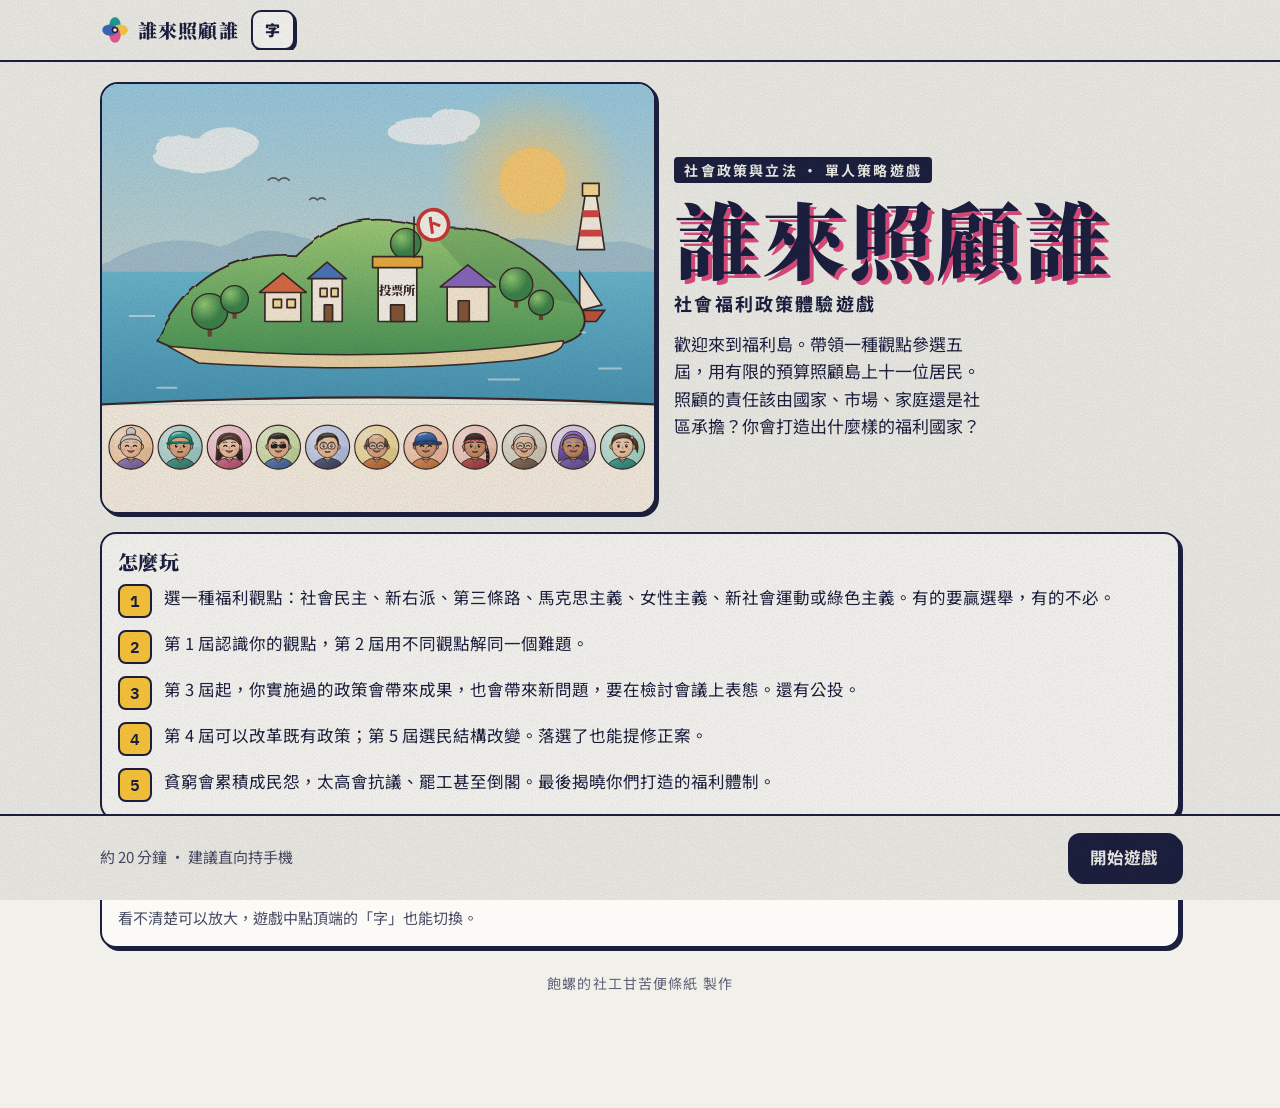
==== commit dd928b01: "fix: 手機頂端列不再切掉數值，底部操作列依實際高度留白 Co-Authored-By: Claude Opus 5.5 <noreply@anthropic.com> Claude-Session" ====
--- a/index.html
+++ b/index.html
@@ -45,7 +45,7 @@
 html{-webkit-text-size-adjust:100%}
 body{background:var(--paper);color:var(--ink);font-family:var(--f-body);font-size:16.5px;line-height:1.6;
   padding-left:max(16px,env(safe-area-inset-left,0px));padding-right:max(16px,env(safe-area-inset-right,0px));
-  padding-block:0 calc(var(--barh) + 28px + env(safe-area-inset-bottom,0px))}
+  padding-block:0 calc(var(--barpad,calc(var(--barh) + env(safe-area-inset-bottom,0px))) + 28px)}
 body::before{content:"";position:fixed;inset:0;pointer-events:none;z-index:60;opacity:var(--grain);mix-blend-mode:multiply;
   background-image:url("data:image/svg+xml,%3Csvg xmlns='http://www.w3.org/2000/svg' width='160' height='160'%3E%3Cfilter id='n'%3E%3CfeTurbulence type='fractalNoise' baseFrequency='.9' numOctaves='2' stitchTiles='stitch'/%3E%3CfeColorMatrix values='0 0 0 0 0 0 0 0 0 0 0 0 0 0 0 0 0 0 .55 0'/%3E%3C/filter%3E%3Crect width='100%25' height='100%25' filter='url(%23n)'/%3E%3C/svg%3E")}
 .wrap{max-width:1080px;margin:0 auto}
@@ -541,12 +541,17 @@
 .fsseg button{min-height:44px;padding:0 14px;border:2px solid var(--ink);border-radius:10px;background:var(--surface);font-weight:700}
 .fsseg button.on{background:var(--yellow);color:#1C2040}
 /* 放大字級時，底部操作列改成兩排：上排財政、下排按鈕 */
-html[data-fs="1"],html[data-fs="2"]{--barh:128px}
 html[data-fs="1"] .actionbar .in,html[data-fs="2"] .actionbar .in{flex-wrap:wrap;row-gap:6px}
 html[data-fs="1"] .actionbar .wallet,html[data-fs="2"] .actionbar .wallet{flex:1 1 100%}
 html[data-fs="1"] .actionbar .grow:not(.wallet),html[data-fs="2"] .actionbar .grow:not(.wallet){flex:1 1 auto}
 html[data-fs="1"] .hero h1{font-size:min(48px,15vw)}
 html[data-fs="2"] .hero h1{font-size:min(44px,12vw)}
+
+/* 頂端列：手機上隱藏遊戲名稱文字、縮小字級按鈕；放大字級時只留國債與民怨，避免右側數字被切掉 */
+@media (max-width:480px){.hud .brand b{display:none}.hud .in{gap:8px}.hstats{gap:10px}.hud .fsbtn{min-width:40px;padding:0 6px;font-size:14px}}
+html[data-fs="1"] .hstat:nth-child(2),html[data-fs="2"] .hstat:nth-child(2){display:none}
+html[data-fs="2"] .hud .brand svg{width:24px;height:24px}
+html[data-fs="2"] .debtmini{width:44px}
 </style>
 </head>
 <body>
@@ -2126,16 +2131,22 @@
 
 // ---- 字體大小：標準／大／特大（存在這台裝置；老花或看不清楚時可以放大）----
 var FS=[['標準',1],['大',1.15],['特大',1.3]];
-function fsLabel(){return '字 '+(FS?FS[fsIdx()][0]:'標準')}
+const FS_SHORT=['字','大字','特大'];
+function fsLabel(){return FS_SHORT[fsIdx()]||'字'}
 function fsIdx(){try{const v=+localStorage.getItem('whocares-fs');return FS&&v>=0&&v<FS.length?v:0}catch(e){return 0}}
 function applyFs(i){document.documentElement.style.zoom=FS[i][1];document.documentElement.dataset.fs=i;try{localStorage.setItem('whocares-fs',String(i))}catch(e){}
-  document.querySelectorAll('.fsbtn').forEach(b=>{b.textContent='字 '+FS[i][0];b.setAttribute('aria-label','字體大小：'+FS[i][0]+'，點一下切換')});
+  document.querySelectorAll('.fsbtn').forEach(b=>{b.textContent=FS_SHORT[i];b.setAttribute('aria-label','字體大小：'+FS[i][0]+'，點一下切換')});
   document.querySelectorAll('.fsseg button').forEach(b=>b.classList.toggle('on',+b.dataset.i===i))}
 function fsSeg(){const i=fsIdx();return `<div class="fsseg" role="group" aria-label="字體大小"><b>字體大小</b>${FS.map(([n],k)=>`<button data-a="fsset" data-i="${k}" class="${k===i?'on':''}" aria-pressed="${k===i}">${n}</button>`).join('')}</div>`}
 document.addEventListener('click',e=>{const t=e.target.closest('[data-a]');if(!t)return;
   if(t.dataset.a==='fs'){applyFs((fsIdx()+1)%FS.length);e.stopImmediatePropagation()}
   if(t.dataset.a==='fsset'){applyFs(+t.dataset.i);e.stopImmediatePropagation()}},true);
 applyFs(fsIdx());
+
+// ---- 底部操作列：依實際高度保留頁面底部空間，放大字級時內容不會被擋住 ----
+(function(){const bar=document.querySelector('.actionbar');if(!bar||typeof ResizeObserver==='undefined')return;
+  const set=()=>document.documentElement.style.setProperty('--barpad',Math.ceil(bar.getBoundingClientRect().height/(parseFloat(document.documentElement.style.zoom)||1))+'px');
+  new ResizeObserver(set).observe(bar);set()})();
 </script>
 </body>
 </html>
